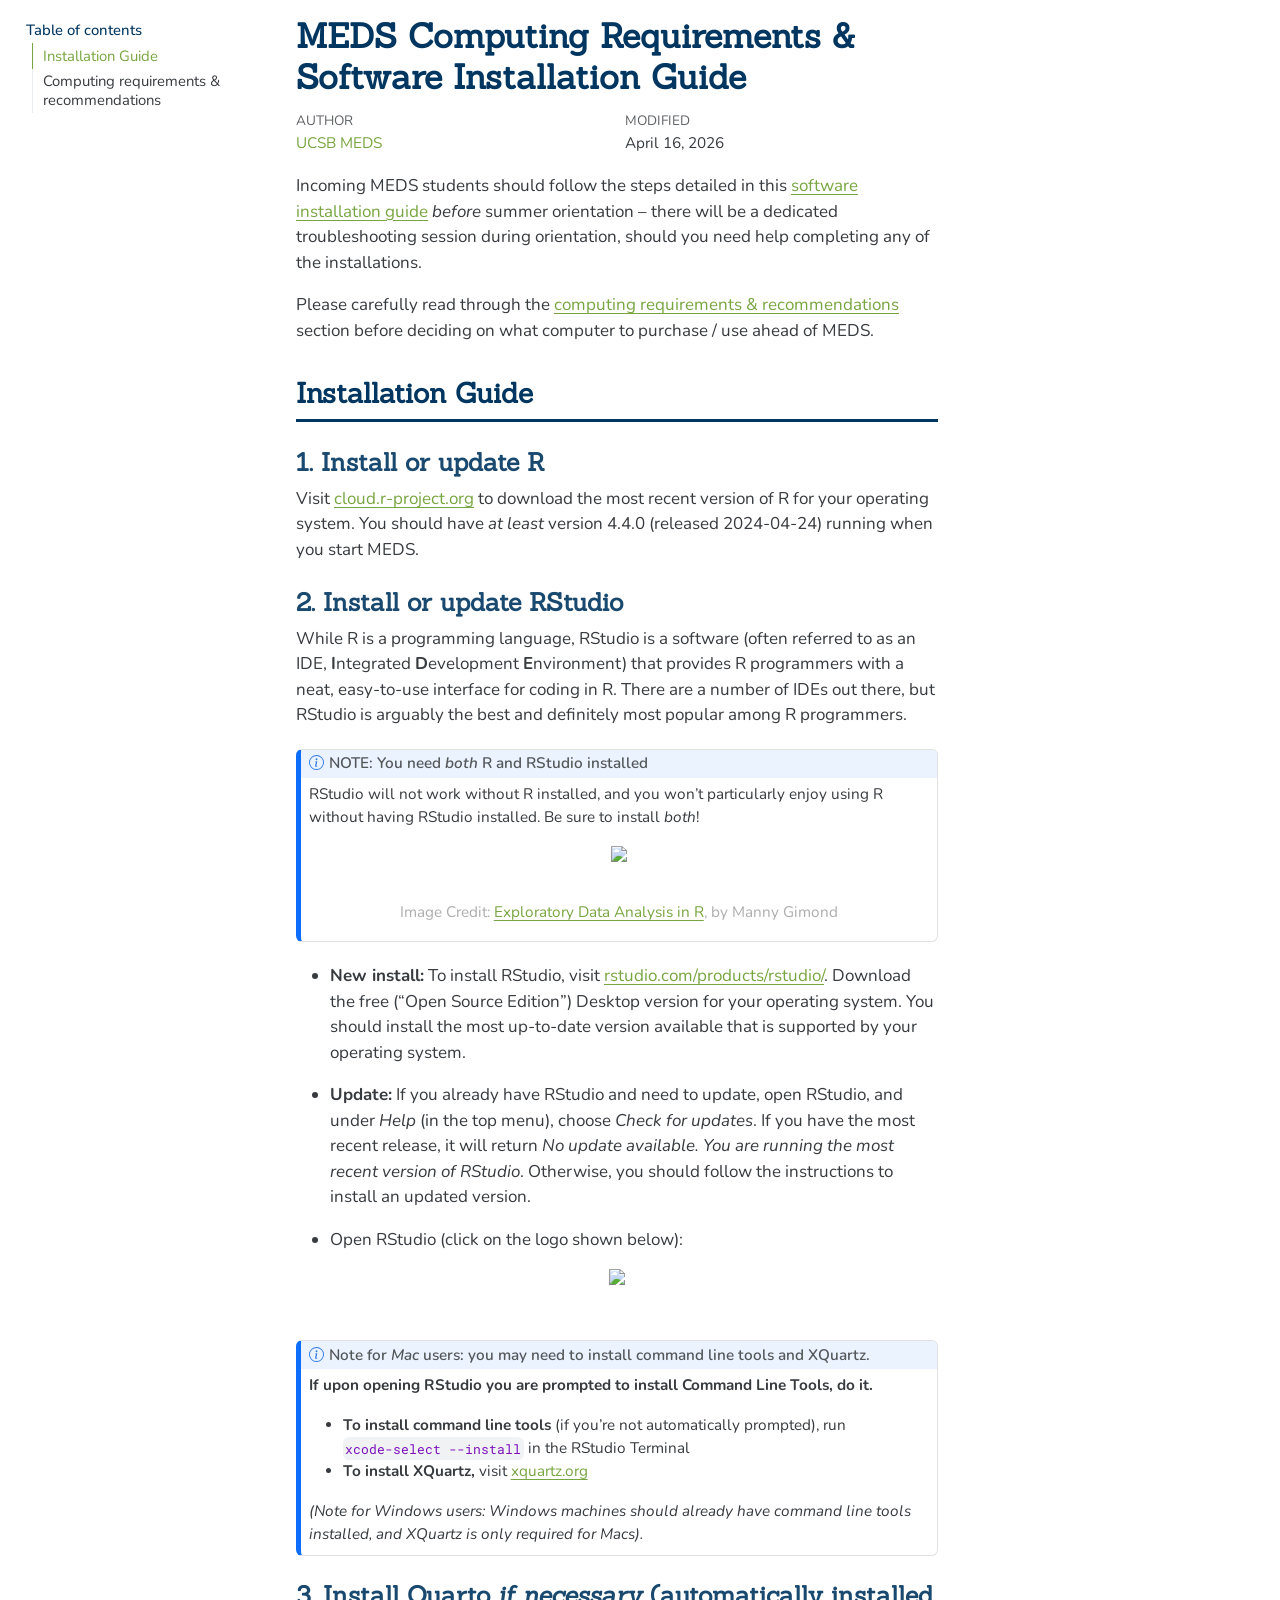
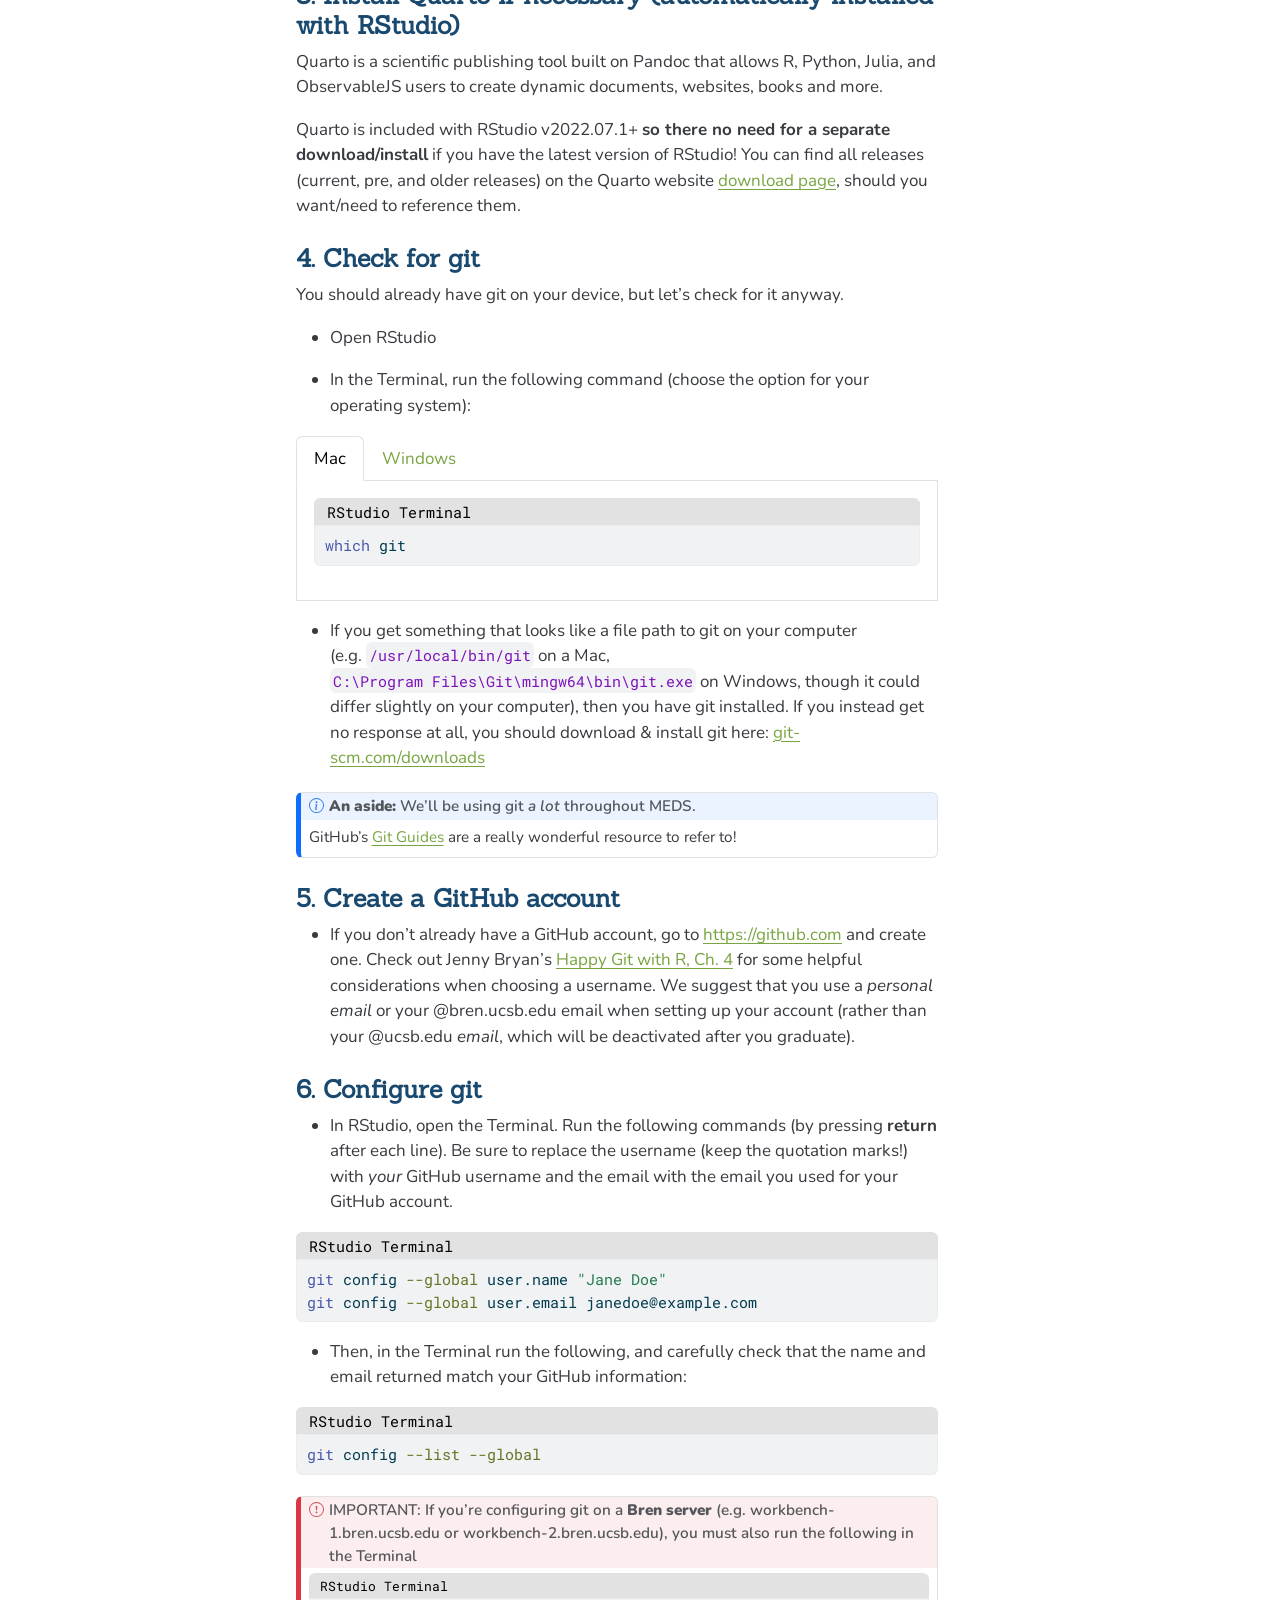
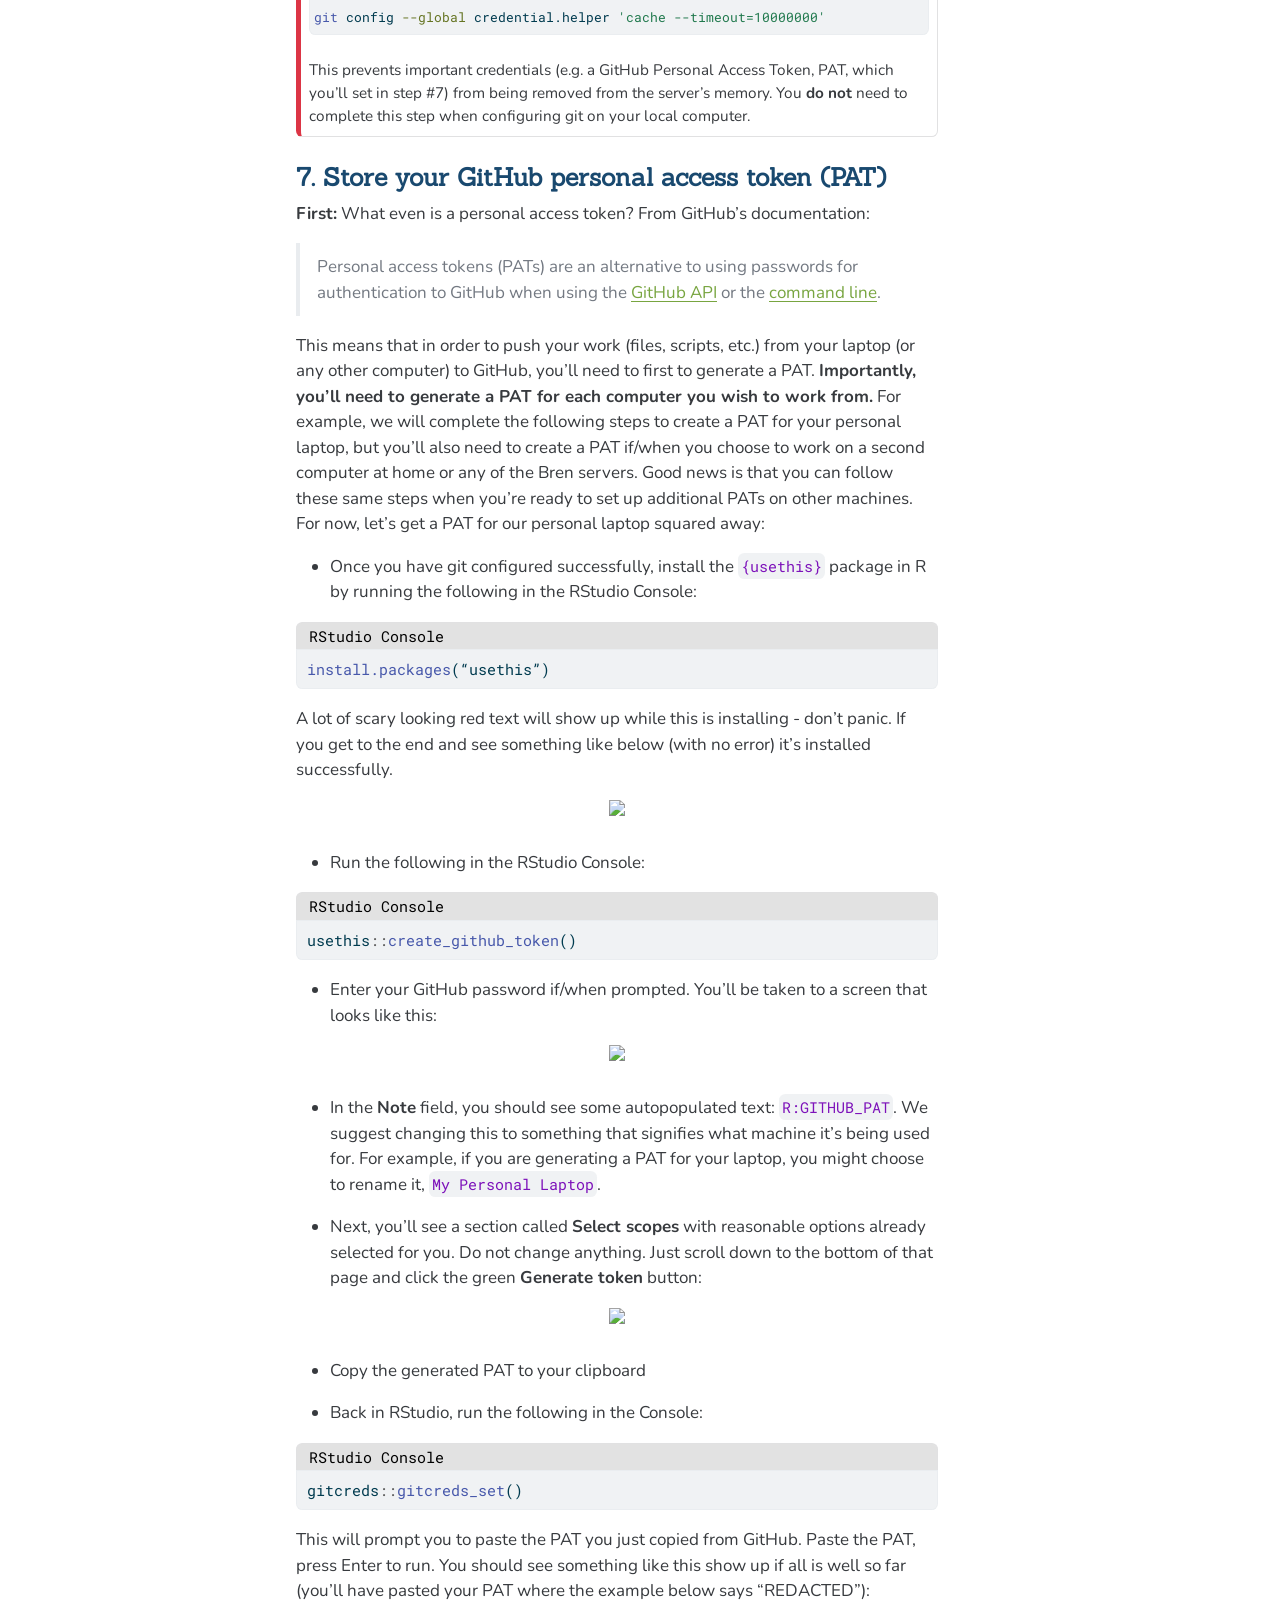
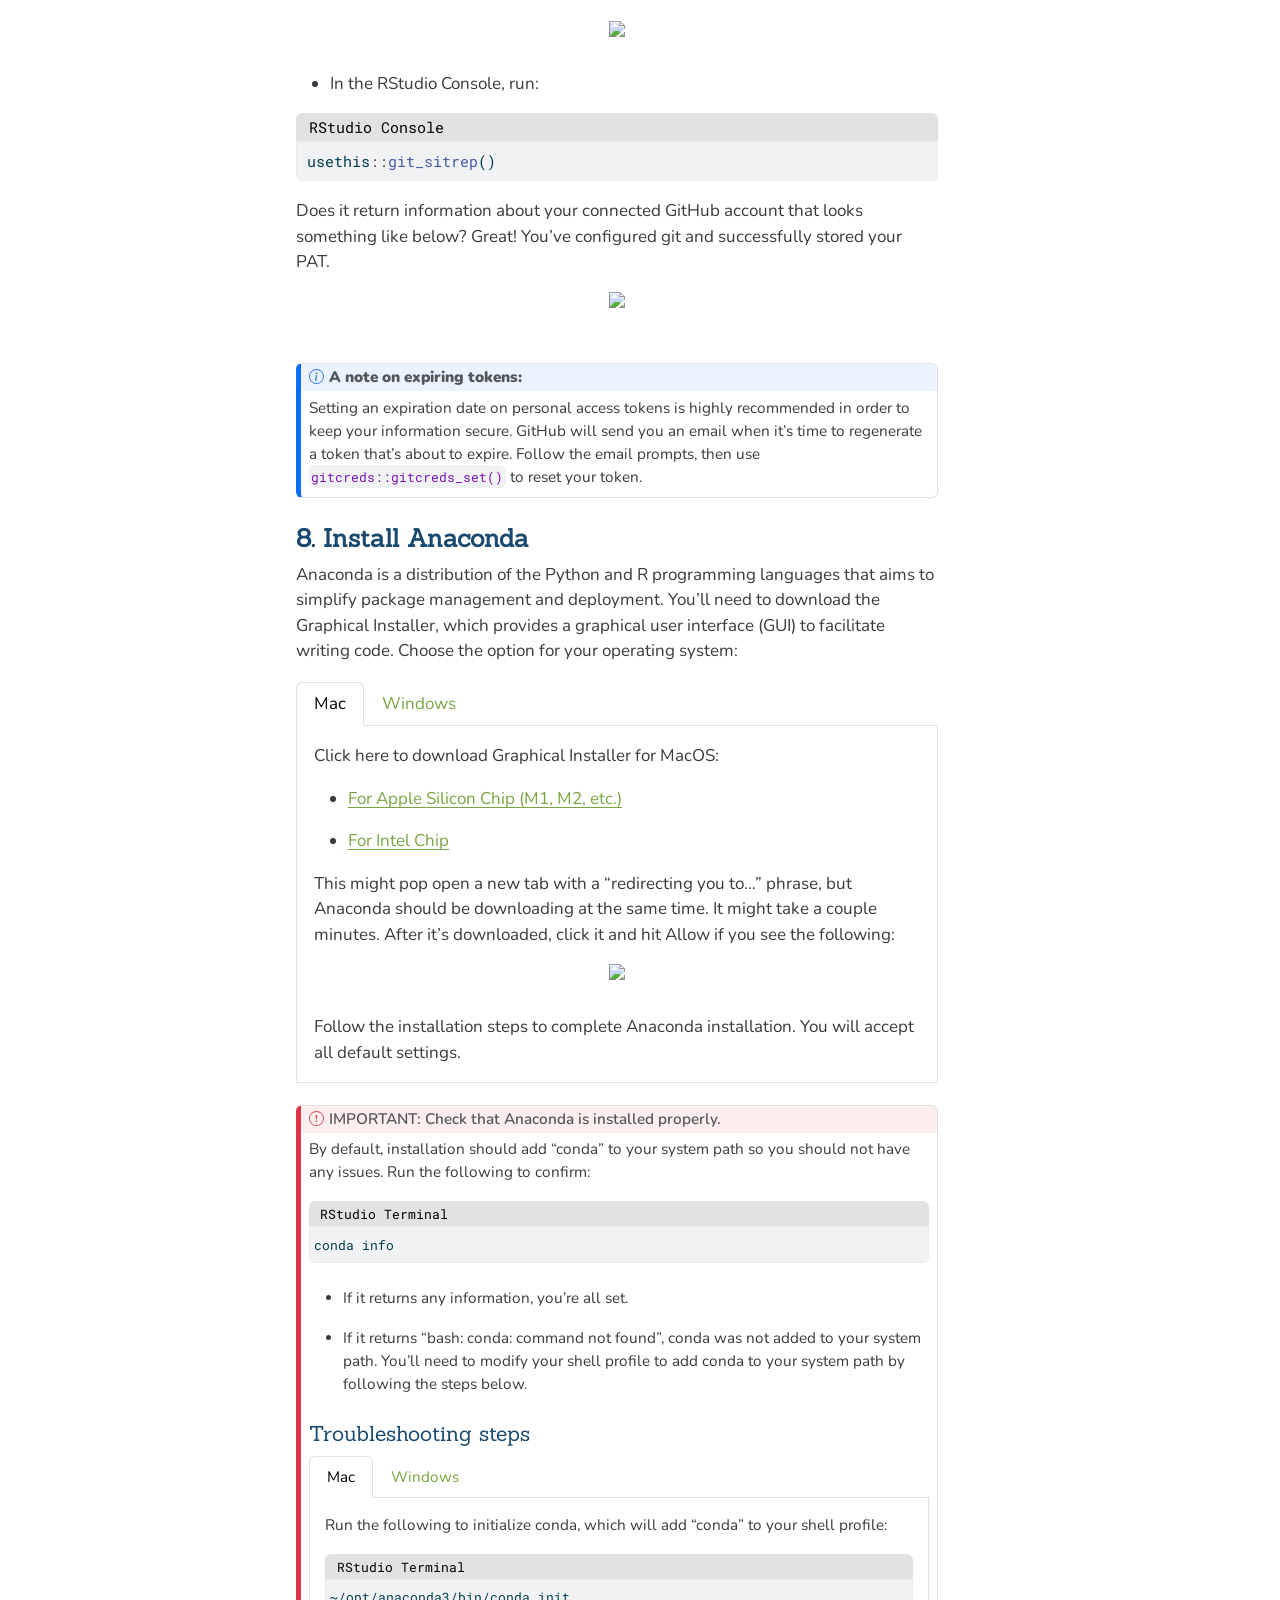
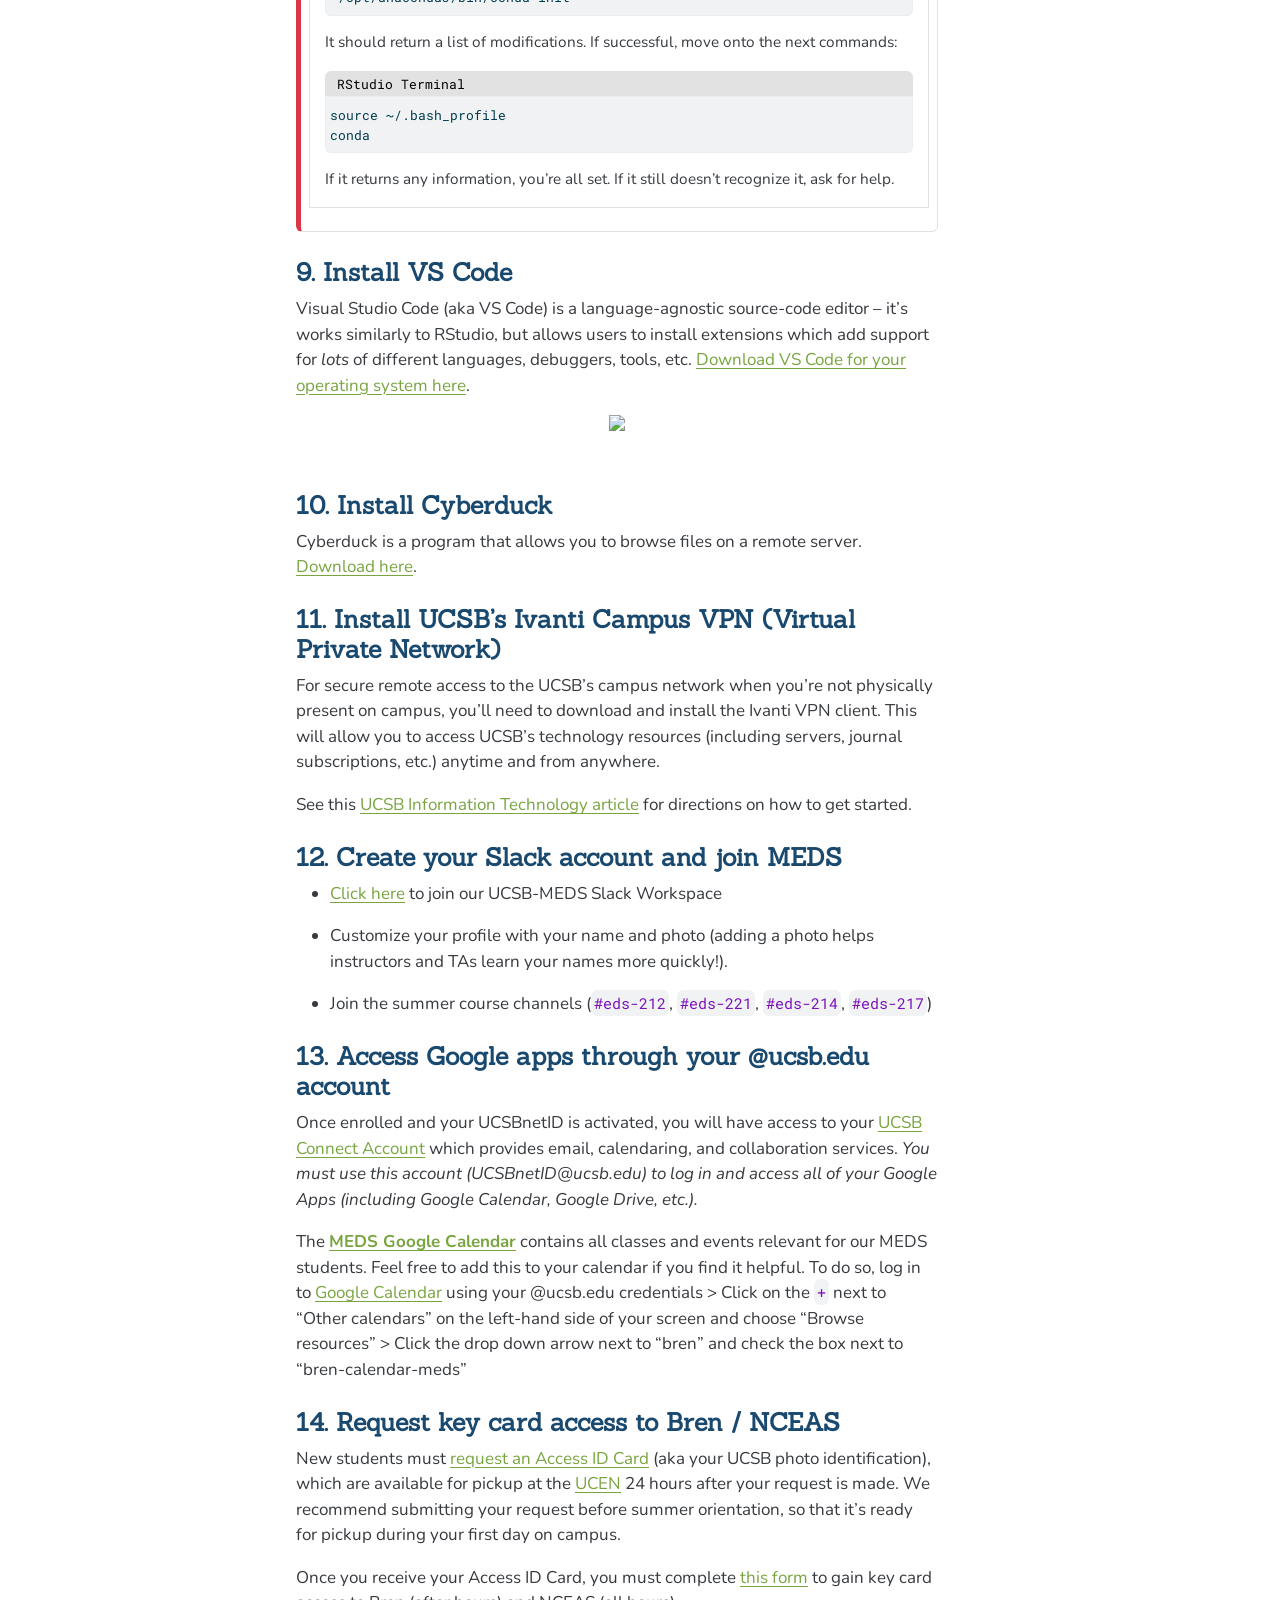
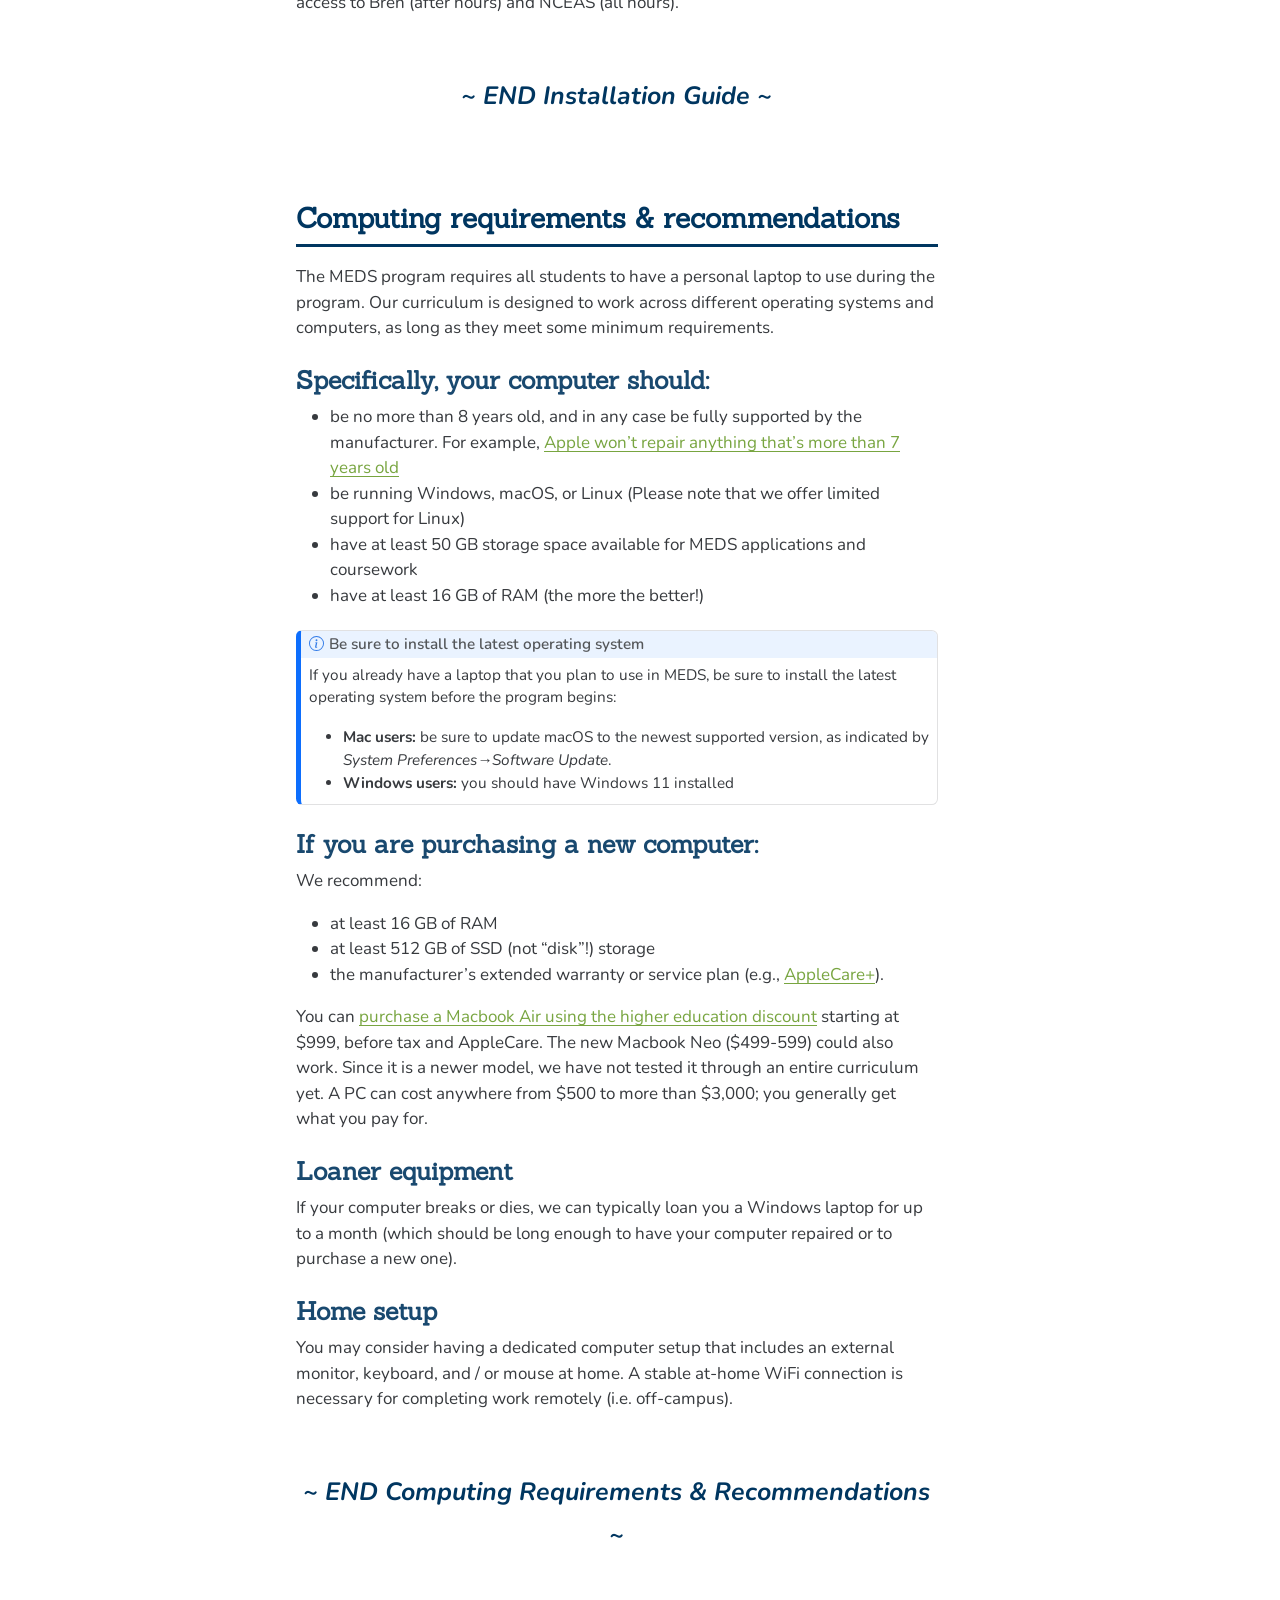
==== index.html @ 483636db "removed the 4 year old computer line" ====
<!DOCTYPE html>
<html xmlns="http://www.w3.org/1999/xhtml" lang="en" xml:lang="en"><head>

<meta charset="utf-8">
<meta name="generator" content="quarto-1.8.25">

<meta name="viewport" content="width=device-width, initial-scale=1.0, user-scalable=yes">

<meta name="author" content="UCSB MEDS">

<title>MEDS Computing Requirements &amp; Software Installation Guide</title>
<style>
code{white-space: pre-wrap;}
span.smallcaps{font-variant: small-caps;}
div.columns{display: flex; gap: min(4vw, 1.5em);}
div.column{flex: auto; overflow-x: auto;}
div.hanging-indent{margin-left: 1.5em; text-indent: -1.5em;}
ul.task-list{list-style: none;}
ul.task-list li input[type="checkbox"] {
  width: 0.8em;
  margin: 0 0.8em 0.2em -1em; /* quarto-specific, see https://github.com/quarto-dev/quarto-cli/issues/4556 */ 
  vertical-align: middle;
}
/* CSS for syntax highlighting */
html { -webkit-text-size-adjust: 100%; }
pre > code.sourceCode { white-space: pre; position: relative; }
pre > code.sourceCode > span { display: inline-block; line-height: 1.25; }
pre > code.sourceCode > span:empty { height: 1.2em; }
.sourceCode { overflow: visible; }
code.sourceCode > span { color: inherit; text-decoration: inherit; }
div.sourceCode { margin: 1em 0; }
pre.sourceCode { margin: 0; }
@media screen {
div.sourceCode { overflow: auto; }
}
@media print {
pre > code.sourceCode { white-space: pre-wrap; }
pre > code.sourceCode > span { text-indent: -5em; padding-left: 5em; }
}
pre.numberSource code
  { counter-reset: source-line 0; }
pre.numberSource code > span
  { position: relative; left: -4em; counter-increment: source-line; }
pre.numberSource code > span > a:first-child::before
  { content: counter(source-line);
    position: relative; left: -1em; text-align: right; vertical-align: baseline;
    border: none; display: inline-block;
    -webkit-touch-callout: none; -webkit-user-select: none;
    -khtml-user-select: none; -moz-user-select: none;
    -ms-user-select: none; user-select: none;
    padding: 0 4px; width: 4em;
  }
pre.numberSource { margin-left: 3em;  padding-left: 4px; }
div.sourceCode
  {   }
@media screen {
pre > code.sourceCode > span > a:first-child::before { text-decoration: underline; }
}
</style>


<script src="index_files/libs/clipboard/clipboard.min.js"></script>
<script src="index_files/libs/quarto-html/quarto.js" type="module"></script>
<script src="index_files/libs/quarto-html/tabsets/tabsets.js" type="module"></script>
<script src="index_files/libs/quarto-html/axe/axe-check.js" type="module"></script>
<script src="index_files/libs/quarto-html/popper.min.js"></script>
<script src="index_files/libs/quarto-html/tippy.umd.min.js"></script>
<script src="index_files/libs/quarto-html/anchor.min.js"></script>
<link href="index_files/libs/quarto-html/tippy.css" rel="stylesheet">
<link href="index_files/libs/quarto-html/quarto-syntax-highlighting-cd4e4562af9062d9f200841793bf5c06.css" rel="stylesheet" id="quarto-text-highlighting-styles">
<script src="index_files/libs/bootstrap/bootstrap.min.js"></script>
<link href="index_files/libs/bootstrap/bootstrap-icons.css" rel="stylesheet">
<link href="index_files/libs/bootstrap/bootstrap-346fa3a6c0a122e5150178d646d0d5ee.min.css" rel="stylesheet" append-hash="true" id="quarto-bootstrap" data-mode="light">
<link href="index_files/libs/quarto-contrib/fontawesome6-0.1.0/all.css" rel="stylesheet">
<link href="index_files/libs/quarto-contrib/fontawesome6-0.1.0/latex-fontsize.css" rel="stylesheet">
<style>html{ scroll-behavior: smooth; }</style>


</head>

<body class="quarto-light">

<div id="quarto-content" class="page-columns page-rows-contents page-layout-article toc-left">
<div id="quarto-sidebar-toc-left" class="sidebar toc-left">
  <nav id="TOC" role="doc-toc" class="toc-active">
    <h2 id="toc-title">Table of contents</h2>
   
  <ul>
  <li><a href="#install" id="toc-install" class="nav-link active" data-scroll-target="#install"><i class="fa-solid fa-download" aria-label="download"></i> Installation Guide</a>
  <ul class="collapse">
  <li><a href="#install-R" id="toc-install-R" class="nav-link" data-scroll-target="#install-R">1. Install or update R</a></li>
  <li><a href="#install-RStudio" id="toc-install-RStudio" class="nav-link" data-scroll-target="#install-RStudio">2. Install or update RStudio</a></li>
  <li><a href="#Quarto" id="toc-Quarto" class="nav-link" data-scroll-target="#Quarto">3. Install Quarto <em>if necessary</em> (automatically installed with RStudio)</a></li>
  <li><a href="#check-git" id="toc-check-git" class="nav-link" data-scroll-target="#check-git">4. Check for git</a></li>
  <li><a href="#GitHub" id="toc-GitHub" class="nav-link" data-scroll-target="#GitHub">5. Create a GitHub account</a></li>
  <li><a href="#configure-git" id="toc-configure-git" class="nav-link" data-scroll-target="#configure-git">6. Configure git</a></li>
  <li><a href="#GitHub-PAT" id="toc-GitHub-PAT" class="nav-link" data-scroll-target="#GitHub-PAT">7. Store your GitHub personal access token (PAT)</a></li>
  <li><a href="#install-Anaconda" id="toc-install-Anaconda" class="nav-link" data-scroll-target="#install-Anaconda">8. Install Anaconda</a></li>
  <li><a href="#install-vscode" id="toc-install-vscode" class="nav-link" data-scroll-target="#install-vscode">9. Install VS Code</a></li>
  <li><a href="#install-Cyberduck" id="toc-install-Cyberduck" class="nav-link" data-scroll-target="#install-Cyberduck">10. Install Cyberduck</a></li>
  <li><a href="#install-VPN" id="toc-install-VPN" class="nav-link" data-scroll-target="#install-VPN">11. Install UCSB’s Ivanti Campus VPN (Virtual Private Network)</a></li>
  <li><a href="#Slack" id="toc-Slack" class="nav-link" data-scroll-target="#Slack">12. Create your Slack account and join MEDS</a></li>
  <li><a href="#Google-apps" id="toc-Google-apps" class="nav-link" data-scroll-target="#Google-apps">13. Access Google apps through your <span class="citation" data-cites="ucsb.edu">@ucsb.edu</span> account</a></li>
  <li><a href="#Access-IDs" id="toc-Access-IDs" class="nav-link" data-scroll-target="#Access-IDs">14. Request key card access to Bren / NCEAS</a></li>
  </ul></li>
  <li><a href="#comp-reqs" id="toc-comp-reqs" class="nav-link" data-scroll-target="#comp-reqs"><i class="fa-solid fa-laptop-code" aria-label="laptop-code"></i> Computing requirements &amp; recommendations</a>
  <ul class="collapse">
  <li><a href="#req-comp-specs" id="toc-req-comp-specs" class="nav-link" data-scroll-target="#req-comp-specs">Specifically, your computer should:</a></li>
  <li><a href="#new-comps" id="toc-new-comps" class="nav-link" data-scroll-target="#new-comps">If you are purchasing a new computer:</a></li>
  <li><a href="#loaner-equipment" id="toc-loaner-equipment" class="nav-link" data-scroll-target="#loaner-equipment">Loaner equipment</a></li>
  <li><a href="#home-setup" id="toc-home-setup" class="nav-link" data-scroll-target="#home-setup">Home setup</a></li>
  </ul></li>
  </ul>
</nav>
</div>
<div id="quarto-margin-sidebar" class="sidebar margin-sidebar zindex-bottom">
</div>
<main class="content" id="quarto-document-content">

<header id="title-block-header" class="quarto-title-block default">
<div class="quarto-title">
<h1 class="title">MEDS Computing Requirements &amp; Software Installation Guide</h1>
</div>



<div class="quarto-title-meta">

    <div>
    <div class="quarto-title-meta-heading">Author</div>
    <div class="quarto-title-meta-contents">
             <p><a href="https://bren.ucsb.edu/masters-programs/master-environmental-data-science/academics-meds">UCSB MEDS</a> </p>
          </div>
  </div>
    
  
    <div>
    <div class="quarto-title-meta-heading">Modified</div>
    <div class="quarto-title-meta-contents">
      <p class="date-modified">April 16, 2026</p>
    </div>
  </div>
    
  </div>
  


</header>


<p>Incoming MEDS students should follow the steps detailed in this <a href="#install">software installation guide</a> <em>before</em> summer orientation – there will be a dedicated troubleshooting session during orientation, should you need help completing any of the installations.</p>
<p>Please carefully read through the <a href="#comp-reqs">computing requirements &amp; recommendations</a> section before deciding on what computer to purchase / use ahead of MEDS.</p>
<section id="install" class="level2">
<h2 class="anchored" data-anchor-id="install"><i class="fa-solid fa-download" aria-label="download"></i> Installation Guide</h2>
<section id="install-R" class="level3">
<h3 class="anchored" data-anchor-id="install-R">1. Install or update R</h3>
<p>Visit <a href="https://cloud.r-project.org/">cloud.r-project.org</a> to download the most recent version of R for your operating system. You should have <em>at least</em> version 4.4.0 (released 2024-04-24) running when you start MEDS.</p>
</section>
<section id="install-RStudio" class="level3">
<h3 class="anchored" data-anchor-id="install-RStudio">2. Install or update RStudio</h3>
<p>While R is a programming language, RStudio is a software (often referred to as an IDE, <strong>I</strong>ntegrated <strong>D</strong>evelopment <strong>E</strong>nvironment) that provides R programmers with a neat, easy-to-use interface for coding in R. There are a number of IDEs out there, but RStudio is arguably the best and definitely most popular among R programmers.</p>
<div class="callout callout-style-default callout-note callout-titled">
<div class="callout-header d-flex align-content-center">
<div class="callout-icon-container">
<i class="callout-icon"></i>
</div>
<div class="callout-title-container flex-fill">
<span class="screen-reader-only">Note</span>NOTE: You need <em>both</em> R and RStudio installed
</div>
</div>
<div class="callout-body-container callout-body">
<p>RStudio will not work without R installed, and you won’t particularly enjoy using R without having RStudio installed. Be sure to install <em>both</em>!</p>
<div class="cell" data-layout-align="center">
<div class="cell-output-display">
<div class="quarto-figure quarto-figure-center">
<figure class="figure">
<p><img src="images/R_RStudio.png" class="img-fluid quarto-figure quarto-figure-center figure-img" width="859"></p>
</figure>
</div>
</div>
</div>
<div class="center-text gray-text">
<p>Image Credit: <a href="https://mgimond.github.io/ES218/">Exploratory Data Analysis in R</a>, by Manny Gimond</p>
</div>
</div>
</div>
<ul>
<li><p><strong>New install:</strong> To install RStudio, visit <a href="https://www.rstudio.com/products/rstudio/">rstudio.com/products/rstudio/</a>. Download the free (“Open Source Edition”) Desktop version for your operating system. You should install the most up-to-date version available that is supported by your operating system.</p></li>
<li><p><strong>Update:</strong> If you already have RStudio and need to update, open RStudio, and under <em>Help</em> (in the top menu), choose <em>Check for updates</em>. If you have the most recent release, it will return <em>No update available. You are running the most recent version of RStudio</em>. Otherwise, you should follow the instructions to install an updated version.</p></li>
<li><p>Open RStudio (click on the logo shown below):</p></li>
</ul>
<div class="cell" data-layout-align="center">
<div class="cell-output-display">
<div class="quarto-figure quarto-figure-center">
<figure class="figure">
<p><img src="images/rstudio-logo.png" class="img-fluid quarto-figure quarto-figure-center figure-img" style="width:15.0%"></p>
</figure>
</div>
</div>
</div>
<div class="callout callout-style-default callout-note callout-titled">
<div class="callout-header d-flex align-content-center">
<div class="callout-icon-container">
<i class="callout-icon"></i>
</div>
<div class="callout-title-container flex-fill">
<span class="screen-reader-only">Note</span>Note for <i class="fa-brands fa-apple" aria-label="apple"></i> <em>Mac</em> users: you may need to install command line tools and XQuartz.
</div>
</div>
<div class="callout-body-container callout-body">
<p><strong>If upon opening RStudio you are prompted to install Command Line Tools, do it.</strong></p>
<ul>
<li><strong>To install command line tools</strong> (if you’re not automatically prompted), run <code>xcode-select --install</code> in the RStudio Terminal</li>
<li><strong>To install XQuartz,</strong> visit <a href="https://www.xquartz.org/">xquartz.org</a></li>
</ul>
<p><em>(Note for</em> <i class="fa-brands fa-windows" aria-label="windows"></i> <em>Windows users: Windows machines should already have command line tools installed, and XQuartz is only required for Macs).</em></p>
</div>
</div>
</section>
<section id="Quarto" class="level3">
<h3 class="anchored" data-anchor-id="Quarto">3. Install Quarto <em>if necessary</em> (automatically installed with RStudio)</h3>
<p>Quarto is a scientific publishing tool built on Pandoc that allows R, Python, Julia, and ObservableJS users to create dynamic documents, websites, books and more.</p>
<p>Quarto is included with RStudio v2022.07.1+ <strong>so there no need for a separate download/install</strong> if you have the latest version of RStudio! You can find all releases (current, pre, and older releases) on the Quarto website <a href="https://quarto.org/docs/download/">download page</a>, should you want/need to reference them.</p>
</section>
<section id="check-git" class="level3">
<h3 class="anchored" data-anchor-id="check-git">4. Check for git</h3>
<p>You should already have git on your device, but let’s check for it anyway.</p>
<ul>
<li><p>Open RStudio</p></li>
<li><p>In the Terminal, run the following command (choose the option for your operating system):</p></li>
</ul>
<div class="tabset-margin-container"></div><div class="panel-tabset">
<ul class="nav nav-tabs" role="tablist"><li class="nav-item" role="presentation"><a class="nav-link active" id="tabset-1-1-tab" data-bs-toggle="tab" data-bs-target="#tabset-1-1" role="tab" aria-controls="tabset-1-1" aria-selected="true" href=""><i class="fa-brands fa-apple" aria-label="apple"></i> Mac</a></li><li class="nav-item" role="presentation"><a class="nav-link" id="tabset-1-2-tab" data-bs-toggle="tab" data-bs-target="#tabset-1-2" role="tab" aria-controls="tabset-1-2" aria-selected="false" href=""><i class="fa-brands fa-windows" aria-label="windows"></i> Windows</a></li></ul>
<div class="tab-content">
<div id="tabset-1-1" class="tab-pane active" role="tabpanel" aria-labelledby="tabset-1-1-tab">
<div class="cell">
<div class="code-with-filename">
<div class="code-with-filename-file">
<pre><strong>RStudio Terminal</strong></pre>
</div>
<div class="code-copy-outer-scaffold"><div class="sourceCode cell-code" id="cb1"><pre class="sourceCode bash code-with-copy"><code class="sourceCode bash"><span id="cb1-1"><a href="#cb1-1" aria-hidden="true" tabindex="-1"></a><span class="fu">which</span> git</span></code></pre></div><button title="Copy to Clipboard" class="code-copy-button"><i class="bi"></i></button></div>
</div>
</div>
</div>
<div id="tabset-1-2" class="tab-pane" role="tabpanel" aria-labelledby="tabset-1-2-tab">
<div class="cell">
<div class="code-with-filename">
<div class="code-with-filename-file">
<pre><strong>RStudio Terminal</strong></pre>
</div>
<div class="code-copy-outer-scaffold"><div class="sourceCode cell-code" id="cb2"><pre class="sourceCode bash code-with-copy"><code class="sourceCode bash"><span id="cb2-1"><a href="#cb2-1" aria-hidden="true" tabindex="-1"></a><span class="ex">where</span> git</span></code></pre></div><button title="Copy to Clipboard" class="code-copy-button"><i class="bi"></i></button></div>
</div>
</div>
</div>
</div>
</div>
<ul>
<li>If you get something that looks like a file path to git on your computer (e.g.&nbsp;<code>/usr/local/bin/git</code> on a Mac, <code>C:\Program Files\Git\mingw64\bin\git.exe</code> on Windows, though it could differ slightly on your computer), then you have git installed. If you instead get no response at all, you should download &amp; install git here: <a href="https://git-scm.com/downloads">git-scm.com/downloads</a></li>
</ul>
<div class="callout callout-style-default callout-note callout-titled">
<div class="callout-header d-flex align-content-center">
<div class="callout-icon-container">
<i class="callout-icon"></i>
</div>
<div class="callout-title-container flex-fill">
<span class="screen-reader-only">Note</span><strong>An aside:</strong> We’ll be using git <em>a lot</em> throughout MEDS.
</div>
</div>
<div class="callout-body-container callout-body">
<p>GitHub’s <a href="https://github.com/git-guides">Git Guides</a> are a really wonderful resource to refer to!</p>
</div>
</div>
</section>
<section id="GitHub" class="level3">
<h3 class="anchored" data-anchor-id="GitHub">5. Create a GitHub account</h3>
<ul>
<li>If you don’t already have a GitHub account, go to <a href="https://github.com" class="uri">https://github.com</a> and create one. Check out Jenny Bryan’s <a href="https://happygitwithr.com/github-acct.html">Happy Git with R, Ch. 4</a> for some helpful considerations when choosing a username. We suggest that you use a <em>personal email</em> or your <span class="citation" data-cites="bren.ucsb.edu">@bren.ucsb.edu</span> email when setting up your account (rather than your <span class="citation" data-cites="ucsb.edu">@ucsb.edu</span> <em>email</em>, which will be deactivated after you graduate).</li>
</ul>
</section>
<section id="configure-git" class="level3">
<h3 class="anchored" data-anchor-id="configure-git">6. Configure git</h3>
<ul>
<li>In RStudio, open the Terminal. Run the following commands (by pressing <strong>return</strong> after each line). Be sure to replace the username (keep the quotation marks!) with <em>your</em> GitHub username and the email with the email you used for your GitHub account.</li>
</ul>
<div class="cell">
<div class="code-with-filename">
<div class="code-with-filename-file">
<pre><strong>RStudio Terminal</strong></pre>
</div>
<div class="code-copy-outer-scaffold"><div class="sourceCode cell-code" id="cb3"><pre class="sourceCode bash code-with-copy"><code class="sourceCode bash"><span id="cb3-1"><a href="#cb3-1" aria-hidden="true" tabindex="-1"></a><span class="fu">git</span> config <span class="at">--global</span> user.name <span class="st">"Jane Doe"</span></span>
<span id="cb3-2"><a href="#cb3-2" aria-hidden="true" tabindex="-1"></a><span class="fu">git</span> config <span class="at">--global</span> user.email janedoe@example.com</span></code></pre></div><button title="Copy to Clipboard" class="code-copy-button"><i class="bi"></i></button></div>
</div>
</div>
<ul>
<li>Then, in the Terminal run the following, and carefully check that the name and email returned match your GitHub information:</li>
</ul>
<div class="cell">
<div class="code-with-filename">
<div class="code-with-filename-file">
<pre><strong>RStudio Terminal</strong></pre>
</div>
<div class="code-copy-outer-scaffold"><div class="sourceCode cell-code" id="cb4"><pre class="sourceCode bash code-with-copy"><code class="sourceCode bash"><span id="cb4-1"><a href="#cb4-1" aria-hidden="true" tabindex="-1"></a><span class="fu">git</span> config <span class="at">--list</span> <span class="at">--global</span></span></code></pre></div><button title="Copy to Clipboard" class="code-copy-button"><i class="bi"></i></button></div>
</div>
</div>
<div class="callout callout-style-default callout-important callout-titled">
<div class="callout-header d-flex align-content-center">
<div class="callout-icon-container">
<i class="callout-icon"></i>
</div>
<div class="callout-title-container flex-fill">
<span class="screen-reader-only">Important</span>IMPORTANT: If you’re configuring git on a <strong>Bren server</strong> (e.g.&nbsp;workbench-1.bren.ucsb.edu or workbench-2.bren.ucsb.edu), you must also run the following in the Terminal
</div>
</div>
<div class="callout-body-container callout-body">
<div class="cell">
<div class="code-with-filename">
<div class="code-with-filename-file">
<pre><strong>RStudio Terminal</strong></pre>
</div>
<div class="code-copy-outer-scaffold"><div class="sourceCode cell-code" id="cb5"><pre class="sourceCode bash code-with-copy"><code class="sourceCode bash"><span id="cb5-1"><a href="#cb5-1" aria-hidden="true" tabindex="-1"></a><span class="fu">git</span> config <span class="at">--global</span> credential.helper <span class="st">'cache --timeout=10000000'</span></span></code></pre></div><button title="Copy to Clipboard" class="code-copy-button"><i class="bi"></i></button></div>
</div>
</div>
<p>This prevents important credentials (e.g.&nbsp;a GitHub Personal Access Token, PAT, which you’ll set in step #7) from being removed from the server’s memory. You <strong>do not</strong> need to complete this step when configuring git on your local computer.</p>
</div>
</div>
</section>
<section id="GitHub-PAT" class="level3">
<h3 class="anchored" data-anchor-id="GitHub-PAT">7. Store your GitHub personal access token (PAT)</h3>
<p><strong>First:</strong> What even is a personal access token? From GitHub’s documentation:</p>
<blockquote class="blockquote">
<p>Personal access tokens (PATs) are an alternative to using passwords for authentication to GitHub when using the <a href="https://docs.github.com/en/rest/overview/other-authentication-methods#via-oauth-and-personal-access-tokens">GitHub API</a> or the <a href="https://docs.github.com/en/authentication/keeping-your-account-and-data-secure/creating-a-personal-access-token#using-a-token-on-the-command-line">command line</a>.</p>
</blockquote>
<p>This means that in order to push your work (files, scripts, etc.) from your laptop (or any other computer) to GitHub, you’ll need to first to generate a PAT. <strong>Importantly, you’ll need to generate a PAT for each computer you wish to work from.</strong> For example, we will complete the following steps to create a PAT for your personal laptop, but you’ll also need to create a PAT if/when you choose to work on a second computer at home or any of the Bren servers. Good news is that you can follow these same steps when you’re ready to set up additional PATs on other machines. For now, let’s get a PAT for our personal laptop squared away:</p>
<ul>
<li>Once you have git configured successfully, install the <code>{usethis}</code> package in R by running the following in the RStudio Console:</li>
</ul>
<div class="cell">
<div class="code-with-filename">
<div class="code-with-filename-file">
<pre><strong>RStudio Console</strong></pre>
</div>
<div class="code-copy-outer-scaffold"><div class="sourceCode cell-code" id="cb6"><pre class="sourceCode r code-with-copy"><code class="sourceCode r"><span id="cb6-1"><a href="#cb6-1" aria-hidden="true" tabindex="-1"></a><span class="fu">install.packages</span>(“usethis”)</span></code></pre></div><button title="Copy to Clipboard" class="code-copy-button"><i class="bi"></i></button></div>
</div>
</div>
<p>A lot of scary looking red text will show up while this is installing - don’t panic. If you get to the end and see something like below (with no error) it’s installed successfully.</p>
<div class="cell" data-layout-align="center">
<div class="cell-output-display">
<div class="quarto-figure quarto-figure-center">
<figure class="figure">
<p><img src="images/install-pkg-success.png" class="img-fluid quarto-figure quarto-figure-center figure-img" width="520"></p>
</figure>
</div>
</div>
</div>
<ul>
<li>Run the following in the RStudio Console:</li>
</ul>
<div class="cell">
<div class="code-with-filename">
<div class="code-with-filename-file">
<pre><strong>RStudio Console</strong></pre>
</div>
<div class="code-copy-outer-scaffold"><div class="sourceCode cell-code" id="cb7"><pre class="sourceCode r code-with-copy"><code class="sourceCode r"><span id="cb7-1"><a href="#cb7-1" aria-hidden="true" tabindex="-1"></a>usethis<span class="sc">::</span><span class="fu">create_github_token</span>() </span></code></pre></div><button title="Copy to Clipboard" class="code-copy-button"><i class="bi"></i></button></div>
</div>
</div>
<ul>
<li>Enter your GitHub password if/when prompted. You’ll be taken to a screen that looks like this:</li>
</ul>
<div class="cell" data-layout-align="center">
<div class="cell-output-display">
<div class="quarto-figure quarto-figure-center">
<figure class="figure">
<p><img src="images/new-pat.png" class="img-fluid quarto-figure quarto-figure-center figure-img" width="1000"></p>
</figure>
</div>
</div>
</div>
<ul>
<li><p>In the <strong>Note</strong> field, you should see some autopopulated text: <code>R:GITHUB_PAT</code>. We suggest changing this to something that signifies what machine it’s being used for. For example, if you are generating a PAT for your laptop, you might choose to rename it, <code>My Personal Laptop</code>.</p></li>
<li><p>Next, you’ll see a section called <strong>Select scopes</strong> with reasonable options already selected for you. Do not change anything. Just scroll down to the bottom of that page and click the green <strong>Generate token</strong> button:</p></li>
</ul>
<div class="cell" data-layout-align="center">
<div class="cell-output-display">
<div class="quarto-figure quarto-figure-center">
<figure class="figure">
<p><img src="images/generate-token.png" class="img-fluid quarto-figure quarto-figure-center figure-img" width="615"></p>
</figure>
</div>
</div>
</div>
<ul>
<li><p>Copy the generated PAT to your clipboard</p></li>
<li><p>Back in RStudio, run the following in the Console:</p></li>
</ul>
<div class="cell">
<div class="code-with-filename">
<div class="code-with-filename-file">
<pre><strong>RStudio Console</strong></pre>
</div>
<div class="code-copy-outer-scaffold"><div class="sourceCode cell-code" id="cb8"><pre class="sourceCode r code-with-copy"><code class="sourceCode r"><span id="cb8-1"><a href="#cb8-1" aria-hidden="true" tabindex="-1"></a>gitcreds<span class="sc">::</span><span class="fu">gitcreds_set</span>()</span></code></pre></div><button title="Copy to Clipboard" class="code-copy-button"><i class="bi"></i></button></div>
</div>
</div>
<p>This will prompt you to paste the PAT you just copied from GitHub. Paste the PAT, press Enter to run. You should see something like this show up if all is well so far (you’ll have pasted your PAT where the example below says “REDACTED”):</p>
<div class="cell" data-layout-align="center">
<div class="cell-output-display">
<div class="quarto-figure quarto-figure-center">
<figure class="figure">
<p><img src="images/gitcreds-set.png" class="img-fluid quarto-figure quarto-figure-center figure-img" width="489"></p>
</figure>
</div>
</div>
</div>
<ul>
<li>In the RStudio Console, run:</li>
</ul>
<div class="cell">
<div class="code-with-filename">
<div class="code-with-filename-file">
<pre><strong>RStudio Console</strong></pre>
</div>
<div class="code-copy-outer-scaffold"><div class="sourceCode cell-code" id="cb9"><pre class="sourceCode r code-with-copy"><code class="sourceCode r"><span id="cb9-1"><a href="#cb9-1" aria-hidden="true" tabindex="-1"></a>usethis<span class="sc">::</span><span class="fu">git_sitrep</span>()</span></code></pre></div><button title="Copy to Clipboard" class="code-copy-button"><i class="bi"></i></button></div>
</div>
</div>
<p>Does it return information about your connected GitHub account that looks something like below? Great! You’ve configured git and successfully stored your PAT.</p>
<div class="cell" data-layout-align="center">
<div class="cell-output-display">
<div class="quarto-figure quarto-figure-center">
<figure class="figure">
<p><img src="images/git_sitrep.png" class="img-fluid quarto-figure quarto-figure-center figure-img" width="469"></p>
</figure>
</div>
</div>
</div>
<div class="callout callout-style-default callout-note callout-titled">
<div class="callout-header d-flex align-content-center">
<div class="callout-icon-container">
<i class="callout-icon"></i>
</div>
<div class="callout-title-container flex-fill">
<span class="screen-reader-only">Note</span><strong>A note on expiring tokens:</strong>
</div>
</div>
<div class="callout-body-container callout-body">
<p>Setting an expiration date on personal access tokens is highly recommended in order to keep your information secure. GitHub will send you an email when it’s time to regenerate a token that’s about to expire. Follow the email prompts, then use <code>gitcreds::gitcreds_set()</code> to reset your token.</p>
</div>
</div>
</section>
<section id="install-Anaconda" class="level3">
<h3 class="anchored" data-anchor-id="install-Anaconda">8. Install Anaconda</h3>
<p>Anaconda is a distribution of the Python and R programming languages that aims to simplify package management and deployment. You’ll need to download the Graphical Installer, which provides a graphical user interface (GUI) to facilitate writing code. Choose the option for your operating system:</p>
<div class="tabset-margin-container"></div><div class="panel-tabset">
<ul class="nav nav-tabs" role="tablist"><li class="nav-item" role="presentation"><a class="nav-link active" id="tabset-2-1-tab" data-bs-toggle="tab" data-bs-target="#tabset-2-1" role="tab" aria-controls="tabset-2-1" aria-selected="true" href=""><i class="fa-brands fa-apple" aria-label="apple"></i> Mac</a></li><li class="nav-item" role="presentation"><a class="nav-link" id="tabset-2-2-tab" data-bs-toggle="tab" data-bs-target="#tabset-2-2" role="tab" aria-controls="tabset-2-2" aria-selected="false" href=""><i class="fa-brands fa-windows" aria-label="windows"></i> Windows</a></li></ul>
<div class="tab-content">
<div id="tabset-2-1" class="tab-pane active" role="tabpanel" aria-labelledby="tabset-2-1-tab">
<p>Click here to download Graphical Installer for MacOS:</p>
<ul>
<li><p><a href="https://repo.anaconda.com/archive/Anaconda3-2025.06-0-MacOSX-arm64.pkg">For Apple Silicon Chip (M1, M2, etc.)</a></p></li>
<li><p><a href="https://repo.anaconda.com/archive/Anaconda3-2025.06-0-MacOSX-x86_64.pkg">For Intel Chip</a></p></li>
</ul>
<p>This might pop open a new tab with a “redirecting you to…” phrase, but Anaconda should be downloading at the same time. It might take a couple minutes. After it’s downloaded, click it and hit Allow if you see the following:</p>
<div class="cell" data-layout-align="center">
<div class="cell-output-display">
<div class="quarto-figure quarto-figure-center">
<figure class="figure">
<p><img src="images/allow-program.png" class="img-fluid quarto-figure quarto-figure-center figure-img" width="264"></p>
</figure>
</div>
</div>
</div>
<p>Follow the installation steps to complete Anaconda installation. You will accept all default settings.</p>
</div>
<div id="tabset-2-2" class="tab-pane" role="tabpanel" aria-labelledby="tabset-2-2-tab">
<p><a href="https://repo.anaconda.com/archive/Anaconda3-2024.02-1-Windows-x86_64.exe">Click here to download the 64-bit Graphical Installer Anaconda for Windows</a>. Run the executable to install, which will look something like this:</p>
<div class="cell" data-layout-align="center">
<div class="cell-output-display">
<div class="quarto-figure quarto-figure-center">
<figure class="figure">
<p><img src="images/anaconda4.png" class="img-fluid quarto-figure quarto-figure-center figure-img" style="width:100.0%"></p>
</figure>
</div>
</div>
</div>
<p>Make sure to install Anaconda for “All Users” like this:</p>
<div class="cell" data-layout-align="center">
<div class="cell-output-display">
<div class="quarto-figure quarto-figure-center">
<figure class="figure">
<p><img src="images/anaconda5.png" class="img-fluid quarto-figure quarto-figure-center figure-img" style="width:100.0%"></p>
</figure>
</div>
</div>
</div>
<p>It is important that Anaconda is installed in the Program Data folder located in your C: drive. It should look like this:</p>
<div class="cell" data-layout-align="center">
<div class="cell-output-display">
<div class="quarto-figure quarto-figure-center">
<figure class="figure">
<p><img src="images/anaconda6.png" class="img-fluid quarto-figure quarto-figure-center figure-img" style="width:100.0%"></p>
</figure>
</div>
</div>
</div>
<p>You’ll want to register Anaconda3 as your system Python and clear your cache when the installation is complete. Select those boxes and then install Anaconda:</p>
<div class="cell" data-layout-align="center">
<div class="cell-output-display">
<div class="quarto-figure quarto-figure-center">
<figure class="figure">
<p><img src="images/anaconda7.png" class="img-fluid quarto-figure quarto-figure-center figure-img" style="width:100.0%"></p>
</figure>
</div>
</div>
</div>
</div>
</div>
</div>
<div class="callout callout-style-default callout-important callout-titled">
<div class="callout-header d-flex align-content-center">
<div class="callout-icon-container">
<i class="callout-icon"></i>
</div>
<div class="callout-title-container flex-fill">
<span class="screen-reader-only">Important</span>IMPORTANT: Check that Anaconda is installed properly.
</div>
</div>
<div class="callout-body-container callout-body">
<p>By default, installation should add “conda” to your system path so you should not have any issues. Run the following to confirm:</p>
<div class="cell">
<div class="code-with-filename">
<div class="code-with-filename-file">
<pre><strong>RStudio Terminal</strong></pre>
</div>
<div class="code-copy-outer-scaffold"><div class="sourceCode cell-code" id="cb10"><pre class="sourceCode bash code-with-copy"><code class="sourceCode bash"><span id="cb10-1"><a href="#cb10-1" aria-hidden="true" tabindex="-1"></a><span class="ex">conda</span> info</span></code></pre></div><button title="Copy to Clipboard" class="code-copy-button"><i class="bi"></i></button></div>
</div>
</div>
<ul>
<li><p>If it returns any information, you’re all set.</p></li>
<li><p>If it returns “bash: conda: command not found”, conda was not added to your system path. You’ll need to modify your shell profile to add conda to your system path by following the steps below.</p></li>
</ul>
<section id="troubleshooting-steps" class="level4">
<h4 class="anchored" data-anchor-id="troubleshooting-steps">Troubleshooting steps</h4>
<div class="tabset-margin-container"></div><div class="panel-tabset">
<ul class="nav nav-tabs" role="tablist"><li class="nav-item" role="presentation"><a class="nav-link active" id="tabset-3-1-tab" data-bs-toggle="tab" data-bs-target="#tabset-3-1" role="tab" aria-controls="tabset-3-1" aria-selected="true" href=""><i class="fa-brands fa-apple" aria-label="apple"></i> Mac</a></li><li class="nav-item" role="presentation"><a class="nav-link" id="tabset-3-2-tab" data-bs-toggle="tab" data-bs-target="#tabset-3-2" role="tab" aria-controls="tabset-3-2" aria-selected="false" href=""><i class="fa-brands fa-windows" aria-label="windows"></i> Windows</a></li></ul>
<div class="tab-content">
<div id="tabset-3-1" class="tab-pane active" role="tabpanel" aria-labelledby="tabset-3-1-tab">
<p>Run the following to initialize conda, which will add “conda” to your shell profile:</p>
<div class="cell">
<div class="code-with-filename">
<div class="code-with-filename-file">
<pre><strong>RStudio Terminal</strong></pre>
</div>
<div class="code-copy-outer-scaffold"><div class="sourceCode cell-code" id="cb11"><pre class="sourceCode bash code-with-copy"><code class="sourceCode bash"><span id="cb11-1"><a href="#cb11-1" aria-hidden="true" tabindex="-1"></a><span class="ex">~/opt/anaconda3/bin/conda</span> init </span></code></pre></div><button title="Copy to Clipboard" class="code-copy-button"><i class="bi"></i></button></div>
</div>
</div>
<p>It should return a list of modifications. If successful, move onto the next commands:</p>
<div class="cell">
<div class="code-with-filename">
<div class="code-with-filename-file">
<pre><strong>RStudio Terminal</strong></pre>
</div>
<div class="code-copy-outer-scaffold"><div class="sourceCode cell-code" id="cb12"><pre class="sourceCode bash code-with-copy"><code class="sourceCode bash"><span id="cb12-1"><a href="#cb12-1" aria-hidden="true" tabindex="-1"></a><span class="bu">source</span> ~/.bash_profile</span>
<span id="cb12-2"><a href="#cb12-2" aria-hidden="true" tabindex="-1"></a><span class="ex">conda</span></span></code></pre></div><button title="Copy to Clipboard" class="code-copy-button"><i class="bi"></i></button></div>
</div>
</div>
<p>If it returns any information, you’re all set. If it still doesn’t recognize it, ask for help.</p>
</div>
<div id="tabset-3-2" class="tab-pane" role="tabpanel" aria-labelledby="tabset-3-2-tab">
<p>Run the following to initialize conda, which will add “conda” to your shell profile:</p>
<div class="cell">
<div class="code-with-filename">
<div class="code-with-filename-file">
<pre><strong>RStudio Terminal</strong></pre>
</div>
<div class="code-copy-outer-scaffold"><div class="sourceCode cell-code" id="cb13"><pre class="sourceCode bash code-with-copy"><code class="sourceCode bash"><span id="cb13-1"><a href="#cb13-1" aria-hidden="true" tabindex="-1"></a><span class="ex">/c/ProgramData/anaconda3/Scripts/conda.exe</span> init bash</span></code></pre></div><button title="Copy to Clipboard" class="code-copy-button"><i class="bi"></i></button></div>
</div>
</div>
<p>It should return a list of modifications. If successful, move onto the next commands:</p>
<div class="cell">
<div class="code-with-filename">
<div class="code-with-filename-file">
<pre><strong>RStudio Terminal</strong></pre>
</div>
<div class="code-copy-outer-scaffold"><div class="sourceCode cell-code" id="cb14"><pre class="sourceCode bash code-with-copy"><code class="sourceCode bash"><span id="cb14-1"><a href="#cb14-1" aria-hidden="true" tabindex="-1"></a><span class="bu">source</span> ~/.bash_profile</span>
<span id="cb14-2"><a href="#cb14-2" aria-hidden="true" tabindex="-1"></a><span class="ex">conda</span></span></code></pre></div><button title="Copy to Clipboard" class="code-copy-button"><i class="bi"></i></button></div>
</div>
</div>
<p>If it returns any information, you’re all set. If it still doesn’t recognize it, ask for help.</p>
</div>
</div>
</div>
</section>
</div>
</div>
</section>
<section id="install-vscode" class="level3">
<h3 class="anchored" data-anchor-id="install-vscode">9. Install VS Code</h3>
<p>Visual Studio Code (aka VS Code) is a language-agnostic source-code editor – it’s works similarly to RStudio, but allows users to install extensions which add support for <em>lots</em> of different languages, debuggers, tools, etc. <a href="https://code.visualstudio.com/download">Download VS Code for your operating system here</a>.</p>
<div class="cell" data-layout-align="center">
<div class="cell-output-display">
<div class="quarto-figure quarto-figure-center">
<figure class="figure">
<p><img src="images/vs-code.png" class="img-fluid quarto-figure quarto-figure-center figure-img" style="width:40.0%"></p>
</figure>
</div>
</div>
</div>
</section>
<section id="install-Cyberduck" class="level3">
<h3 class="anchored" data-anchor-id="install-Cyberduck">10. Install Cyberduck</h3>
<p>Cyberduck is a program that allows you to browse files on a remote server. <a href="https://cyberduck.io/">Download here</a>.</p>
</section>
<section id="install-VPN" class="level3">
<h3 class="anchored" data-anchor-id="install-VPN">11. Install UCSB’s Ivanti Campus VPN (Virtual Private Network)</h3>
<p>For secure remote access to the UCSB’s campus network when you’re not physically present on campus, you’ll need to download and install the Ivanti VPN client. This will allow you to access UCSB’s technology resources (including servers, journal subscriptions, etc.) anytime and from anywhere.</p>
<p>See this <a href="https://it.ucsb.edu/network-infrastructure-services/ivanti-connect-secure-campus-vpn">UCSB Information Technology article</a> for directions on how to get started.</p>
</section>
<section id="Slack" class="level3">
<h3 class="anchored" data-anchor-id="Slack">12. Create your Slack account and join MEDS</h3>
<ul>
<li><p><a href="https://join.slack.com/t/ucsb-meds/shared_invite/zt-so8oh7xf-w41bSnbBWAiMOXKPf5j_qw">Click here</a> to join our UCSB-MEDS Slack Workspace</p></li>
<li><p>Customize your profile with your name and photo (adding a photo helps instructors and TAs learn your names more quickly!).</p></li>
<li><p>Join the summer course channels (<code>#eds-212</code>, <code>#eds-221</code>, <code>#eds-214</code>, <code>#eds-217</code>)</p></li>
</ul>
<!-- - ~~Read through the [Slack Resource Guide](https://ucsb-meds.github.io/meds-slack.html)~~ -->
</section>
<section id="Google-apps" class="level3">
<h3 class="anchored" data-anchor-id="Google-apps">13. Access Google apps through your <span class="citation" data-cites="ucsb.edu">@ucsb.edu</span> account</h3>
<p>Once enrolled and your UCSBnetID is activated, you will have access to your <a href="https://www.connect.ucsb.edu/usage">UCSB Connect Account</a> which provides email, calendaring, and collaboration services. <em>You must use this account (UCSBnetID@ucsb.edu) to log in and access all of your Google Apps (including Google Calendar, Google Drive, etc.).</em></p>
<p>The <a href="https://calendar.google.com/calendar/u/0/embed?src=c_1886ai526iqschc9mnpj6cu753n60@resource.calendar.google.com&amp;ctz=America/Los_Angeles"><strong>MEDS Google Calendar</strong></a> contains all classes and events relevant for our MEDS students. Feel free to add this to your calendar if you find it helpful. To do so, log in to <a href="https://www.google.com/calendar">Google Calendar</a> using your <span class="citation" data-cites="ucsb.edu">@ucsb.edu</span> credentials &gt; Click on the <code>+</code> next to “Other calendars” on the left-hand side of your screen and choose “Browse resources” &gt; Click the drop down arrow next to “bren” and check the box next to “bren-calendar-meds”</p>
</section>
<section id="Access-IDs" class="level3">
<h3 class="anchored" data-anchor-id="Access-IDs">14. Request key card access to Bren / NCEAS</h3>
<p>New students must <a href="https://www.accessid.ucsb.edu/">request an Access ID Card</a> (aka your UCSB photo identification), which are available for pickup at the <a href="https://www.ucen.ucsb.edu/">UCEN</a> 24 hours after your request is made. We recommend submitting your request before summer orientation, so that it’s ready for pickup during your first day on campus.</p>
<p>Once you receive your Access ID Card, you must complete <a href="https://bren.formstack.com/forms/buildingsecurity">this form</a> to gain key card access to Bren (after hours) and NCEAS (all hours).</p>
<p><br></p>
<div class="center-text body-text-l dark-blue-text">
<p><strong><em>~ END Installation Guide ~</em></strong></p>
</div>
<p><br></p>
</section>
</section>
<section id="comp-reqs" class="level2">
<h2 class="anchored" data-anchor-id="comp-reqs"><i class="fa-solid fa-laptop-code" aria-label="laptop-code"></i> Computing requirements &amp; recommendations</h2>
<p>The MEDS program requires all students to have a personal laptop to use during the program. Our curriculum is designed to work across different operating systems and computers, as long as they meet some minimum requirements.</p>
<section id="req-comp-specs" class="level3">
<h3 class="anchored" data-anchor-id="req-comp-specs">Specifically, your computer should:</h3>
<ul>
<li>be no more than 8 years old, and in any case be fully supported by the manufacturer. For example, <a href="https://support.apple.com/en-us/HT201624">Apple won’t repair anything that’s more than 7 years old</a><br>
</li>
<li>be running Windows, macOS, or Linux (Please note that we offer limited support for Linux)<br>
</li>
<li>have at least 50 GB storage space available for MEDS applications and coursework<br>
</li>
<li>have at least 16 GB of RAM (the more the better!)</li>
</ul>
<div class="callout callout-style-default callout-note callout-titled">
<div class="callout-header d-flex align-content-center">
<div class="callout-icon-container">
<i class="callout-icon"></i>
</div>
<div class="callout-title-container flex-fill">
<span class="screen-reader-only">Note</span>Be sure to install the latest operating system
</div>
</div>
<div class="callout-body-container callout-body">
<p>If you already have a laptop that you plan to use in MEDS, be sure to install the latest operating system before the program begins:</p>
<ul>
<li><strong>Mac users:</strong> be sure to update macOS to the newest supported version, as indicated by <em>System Preferences→Software Update</em>.</li>
<li><strong>Windows users:</strong> you should have Windows 11 installed</li>
</ul>
</div>
</div>
</section>
<section id="new-comps" class="level3">
<h3 class="anchored" data-anchor-id="new-comps">If you are purchasing a new computer:</h3>
<p>We recommend:</p>
<ul>
<li>at least 16 GB of RAM</li>
<li>at least 512 GB of SSD (not “disk”!) storage</li>
<li>the manufacturer’s extended warranty or service plan (e.g., <a href="https://www.apple.com/support/products/mac/">AppleCare+</a>).</li>
</ul>
<!-- ~~If you are trying to decide between Mac and Windows we would recommend a Mac, but if you purchase or already have a Windows PC, don’t worry that will be just fine as long as it meets our minimum requirements.~~ Choosing between a Mac and Windows machine (aka a PC) can be a personal and / or financial preference. If you're having trouble deciding between the two, we recommend a Mac -- these are popular and user-friendly machines, and the majority of our instructors / staff are Mac users. -->
<p>You can <a href="https://www.apple.com/us-hed/shop">purchase a Macbook Air using the higher education discount</a> starting at $999, before tax and AppleCare. The new Macbook Neo ($499-599) could also work. Since it is a newer model, we have not tested it through an entire curriculum yet. A PC can cost anywhere from $500 to more than $3,000; you generally get what you pay for.</p>
</section>
<section id="loaner-equipment" class="level3">
<h3 class="anchored" data-anchor-id="loaner-equipment">Loaner equipment</h3>
<p>If your computer breaks or dies, we can typically loan you a Windows laptop for up to a month (which should be long enough to have your computer repaired or to purchase a new one).</p>
</section>
<section id="home-setup" class="level3">
<h3 class="anchored" data-anchor-id="home-setup">Home setup</h3>
<p>You may consider having a dedicated computer setup that includes an external monitor, keyboard, and / or mouse at home. A stable at-home WiFi connection is necessary for completing work remotely (i.e.&nbsp;off-campus).</p>
<p><br></p>
<div class="center-text body-text-l dark-blue-text">
<p><strong><em>~ END Computing Requirements &amp; Recommendations ~</em></strong></p>
</div>
</section>
</section>

</main>
<!-- /main column -->
<script id="quarto-html-after-body" type="application/javascript">
  window.document.addEventListener("DOMContentLoaded", function (event) {
    const icon = "";
    const anchorJS = new window.AnchorJS();
    anchorJS.options = {
      placement: 'right',
      icon: icon
    };
    anchorJS.add('.anchored');
    const isCodeAnnotation = (el) => {
      for (const clz of el.classList) {
        if (clz.startsWith('code-annotation-')) {                     
          return true;
        }
      }
      return false;
    }
    const onCopySuccess = function(e) {
      // button target
      const button = e.trigger;
      // don't keep focus
      button.blur();
      // flash "checked"
      button.classList.add('code-copy-button-checked');
      var currentTitle = button.getAttribute("title");
      button.setAttribute("title", "Copied!");
      let tooltip;
      if (window.bootstrap) {
        button.setAttribute("data-bs-toggle", "tooltip");
        button.setAttribute("data-bs-placement", "left");
        button.setAttribute("data-bs-title", "Copied!");
        tooltip = new bootstrap.Tooltip(button, 
          { trigger: "manual", 
            customClass: "code-copy-button-tooltip",
            offset: [0, -8]});
        tooltip.show();    
      }
      setTimeout(function() {
        if (tooltip) {
          tooltip.hide();
          button.removeAttribute("data-bs-title");
          button.removeAttribute("data-bs-toggle");
          button.removeAttribute("data-bs-placement");
        }
        button.setAttribute("title", currentTitle);
        button.classList.remove('code-copy-button-checked');
      }, 1000);
      // clear code selection
      e.clearSelection();
    }
    const getTextToCopy = function(trigger) {
      const outerScaffold = trigger.parentElement.cloneNode(true);
      const codeEl = outerScaffold.querySelector('code');
      for (const childEl of codeEl.children) {
        if (isCodeAnnotation(childEl)) {
          childEl.remove();
        }
      }
      return codeEl.innerText;
    }
    const clipboard = new window.ClipboardJS('.code-copy-button:not([data-in-quarto-modal])', {
      text: getTextToCopy
    });
    clipboard.on('success', onCopySuccess);
    if (window.document.getElementById('quarto-embedded-source-code-modal')) {
      const clipboardModal = new window.ClipboardJS('.code-copy-button[data-in-quarto-modal]', {
        text: getTextToCopy,
        container: window.document.getElementById('quarto-embedded-source-code-modal')
      });
      clipboardModal.on('success', onCopySuccess);
    }
      var localhostRegex = new RegExp(/^(?:http|https):\/\/localhost\:?[0-9]*\//);
      var mailtoRegex = new RegExp(/^mailto:/);
        var filterRegex = new RegExp('/' + window.location.host + '/');
      var isInternal = (href) => {
          return filterRegex.test(href) || localhostRegex.test(href) || mailtoRegex.test(href);
      }
      // Inspect non-navigation links and adorn them if external
     var links = window.document.querySelectorAll('a[href]:not(.nav-link):not(.navbar-brand):not(.toc-action):not(.sidebar-link):not(.sidebar-item-toggle):not(.pagination-link):not(.no-external):not([aria-hidden]):not(.dropdown-item):not(.quarto-navigation-tool):not(.about-link)');
      for (var i=0; i<links.length; i++) {
        const link = links[i];
        if (!isInternal(link.href)) {
          // undo the damage that might have been done by quarto-nav.js in the case of
          // links that we want to consider external
          if (link.dataset.originalHref !== undefined) {
            link.href = link.dataset.originalHref;
          }
        }
      }
    function tippyHover(el, contentFn, onTriggerFn, onUntriggerFn) {
      const config = {
        allowHTML: true,
        maxWidth: 500,
        delay: 100,
        arrow: false,
        appendTo: function(el) {
            return el.parentElement;
        },
        interactive: true,
        interactiveBorder: 10,
        theme: 'quarto',
        placement: 'bottom-start',
      };
      if (contentFn) {
        config.content = contentFn;
      }
      if (onTriggerFn) {
        config.onTrigger = onTriggerFn;
      }
      if (onUntriggerFn) {
        config.onUntrigger = onUntriggerFn;
      }
      window.tippy(el, config); 
    }
    const noterefs = window.document.querySelectorAll('a[role="doc-noteref"]');
    for (var i=0; i<noterefs.length; i++) {
      const ref = noterefs[i];
      tippyHover(ref, function() {
        // use id or data attribute instead here
        let href = ref.getAttribute('data-footnote-href') || ref.getAttribute('href');
        try { href = new URL(href).hash; } catch {}
        const id = href.replace(/^#\/?/, "");
        const note = window.document.getElementById(id);
        if (note) {
          return note.innerHTML;
        } else {
          return "";
        }
      });
    }
    const xrefs = window.document.querySelectorAll('a.quarto-xref');
    const processXRef = (id, note) => {
      // Strip column container classes
      const stripColumnClz = (el) => {
        el.classList.remove("page-full", "page-columns");
        if (el.children) {
          for (const child of el.children) {
            stripColumnClz(child);
          }
        }
      }
      stripColumnClz(note)
      if (id === null || id.startsWith('sec-')) {
        // Special case sections, only their first couple elements
        const container = document.createElement("div");
        if (note.children && note.children.length > 2) {
          container.appendChild(note.children[0].cloneNode(true));
          for (let i = 1; i < note.children.length; i++) {
            const child = note.children[i];
            if (child.tagName === "P" && child.innerText === "") {
              continue;
            } else {
              container.appendChild(child.cloneNode(true));
              break;
            }
          }
          if (window.Quarto?.typesetMath) {
            window.Quarto.typesetMath(container);
          }
          return container.innerHTML
        } else {
          if (window.Quarto?.typesetMath) {
            window.Quarto.typesetMath(note);
          }
          return note.innerHTML;
        }
      } else {
        // Remove any anchor links if they are present
        const anchorLink = note.querySelector('a.anchorjs-link');
        if (anchorLink) {
          anchorLink.remove();
        }
        if (window.Quarto?.typesetMath) {
          window.Quarto.typesetMath(note);
        }
        if (note.classList.contains("callout")) {
          return note.outerHTML;
        } else {
          return note.innerHTML;
        }
      }
    }
    for (var i=0; i<xrefs.length; i++) {
      const xref = xrefs[i];
      tippyHover(xref, undefined, function(instance) {
        instance.disable();
        let url = xref.getAttribute('href');
        let hash = undefined; 
        if (url.startsWith('#')) {
          hash = url;
        } else {
          try { hash = new URL(url).hash; } catch {}
        }
        if (hash) {
          const id = hash.replace(/^#\/?/, "");
          const note = window.document.getElementById(id);
          if (note !== null) {
            try {
              const html = processXRef(id, note.cloneNode(true));
              instance.setContent(html);
            } finally {
              instance.enable();
              instance.show();
            }
          } else {
            // See if we can fetch this
            fetch(url.split('#')[0])
            .then(res => res.text())
            .then(html => {
              const parser = new DOMParser();
              const htmlDoc = parser.parseFromString(html, "text/html");
              const note = htmlDoc.getElementById(id);
              if (note !== null) {
                const html = processXRef(id, note);
                instance.setContent(html);
              } 
            }).finally(() => {
              instance.enable();
              instance.show();
            });
          }
        } else {
          // See if we can fetch a full url (with no hash to target)
          // This is a special case and we should probably do some content thinning / targeting
          fetch(url)
          .then(res => res.text())
          .then(html => {
            const parser = new DOMParser();
            const htmlDoc = parser.parseFromString(html, "text/html");
            const note = htmlDoc.querySelector('main.content');
            if (note !== null) {
              // This should only happen for chapter cross references
              // (since there is no id in the URL)
              // remove the first header
              if (note.children.length > 0 && note.children[0].tagName === "HEADER") {
                note.children[0].remove();
              }
              const html = processXRef(null, note);
              instance.setContent(html);
            } 
          }).finally(() => {
            instance.enable();
            instance.show();
          });
        }
      }, function(instance) {
      });
    }
        let selectedAnnoteEl;
        const selectorForAnnotation = ( cell, annotation) => {
          let cellAttr = 'data-code-cell="' + cell + '"';
          let lineAttr = 'data-code-annotation="' +  annotation + '"';
          const selector = 'span[' + cellAttr + '][' + lineAttr + ']';
          return selector;
        }
        const selectCodeLines = (annoteEl) => {
          const doc = window.document;
          const targetCell = annoteEl.getAttribute("data-target-cell");
          const targetAnnotation = annoteEl.getAttribute("data-target-annotation");
          const annoteSpan = window.document.querySelector(selectorForAnnotation(targetCell, targetAnnotation));
          const lines = annoteSpan.getAttribute("data-code-lines").split(",");
          const lineIds = lines.map((line) => {
            return targetCell + "-" + line;
          })
          let top = null;
          let height = null;
          let parent = null;
          if (lineIds.length > 0) {
              //compute the position of the single el (top and bottom and make a div)
              const el = window.document.getElementById(lineIds[0]);
              top = el.offsetTop;
              height = el.offsetHeight;
              parent = el.parentElement.parentElement;
            if (lineIds.length > 1) {
              const lastEl = window.document.getElementById(lineIds[lineIds.length - 1]);
              const bottom = lastEl.offsetTop + lastEl.offsetHeight;
              height = bottom - top;
            }
            if (top !== null && height !== null && parent !== null) {
              // cook up a div (if necessary) and position it 
              let div = window.document.getElementById("code-annotation-line-highlight");
              if (div === null) {
                div = window.document.createElement("div");
                div.setAttribute("id", "code-annotation-line-highlight");
                div.style.position = 'absolute';
                parent.appendChild(div);
              }
              div.style.top = top - 2 + "px";
              div.style.height = height + 4 + "px";
              div.style.left = 0;
              let gutterDiv = window.document.getElementById("code-annotation-line-highlight-gutter");
              if (gutterDiv === null) {
                gutterDiv = window.document.createElement("div");
                gutterDiv.setAttribute("id", "code-annotation-line-highlight-gutter");
                gutterDiv.style.position = 'absolute';
                const codeCell = window.document.getElementById(targetCell);
                const gutter = codeCell.querySelector('.code-annotation-gutter');
                gutter.appendChild(gutterDiv);
              }
              gutterDiv.style.top = top - 2 + "px";
              gutterDiv.style.height = height + 4 + "px";
            }
            selectedAnnoteEl = annoteEl;
          }
        };
        const unselectCodeLines = () => {
          const elementsIds = ["code-annotation-line-highlight", "code-annotation-line-highlight-gutter"];
          elementsIds.forEach((elId) => {
            const div = window.document.getElementById(elId);
            if (div) {
              div.remove();
            }
          });
          selectedAnnoteEl = undefined;
        };
          // Handle positioning of the toggle
      window.addEventListener(
        "resize",
        throttle(() => {
          elRect = undefined;
          if (selectedAnnoteEl) {
            selectCodeLines(selectedAnnoteEl);
          }
        }, 10)
      );
      function throttle(fn, ms) {
      let throttle = false;
      let timer;
        return (...args) => {
          if(!throttle) { // first call gets through
              fn.apply(this, args);
              throttle = true;
          } else { // all the others get throttled
              if(timer) clearTimeout(timer); // cancel #2
              timer = setTimeout(() => {
                fn.apply(this, args);
                timer = throttle = false;
              }, ms);
          }
        };
      }
        // Attach click handler to the DT
        const annoteDls = window.document.querySelectorAll('dt[data-target-cell]');
        for (const annoteDlNode of annoteDls) {
          annoteDlNode.addEventListener('click', (event) => {
            const clickedEl = event.target;
            if (clickedEl !== selectedAnnoteEl) {
              unselectCodeLines();
              const activeEl = window.document.querySelector('dt[data-target-cell].code-annotation-active');
              if (activeEl) {
                activeEl.classList.remove('code-annotation-active');
              }
              selectCodeLines(clickedEl);
              clickedEl.classList.add('code-annotation-active');
            } else {
              // Unselect the line
              unselectCodeLines();
              clickedEl.classList.remove('code-annotation-active');
            }
          });
        }
    const findCites = (el) => {
      const parentEl = el.parentElement;
      if (parentEl) {
        const cites = parentEl.dataset.cites;
        if (cites) {
          return {
            el,
            cites: cites.split(' ')
          };
        } else {
          return findCites(el.parentElement)
        }
      } else {
        return undefined;
      }
    };
    var bibliorefs = window.document.querySelectorAll('a[role="doc-biblioref"]');
    for (var i=0; i<bibliorefs.length; i++) {
      const ref = bibliorefs[i];
      const citeInfo = findCites(ref);
      if (citeInfo) {
        tippyHover(citeInfo.el, function() {
          var popup = window.document.createElement('div');
          citeInfo.cites.forEach(function(cite) {
            var citeDiv = window.document.createElement('div');
            citeDiv.classList.add('hanging-indent');
            citeDiv.classList.add('csl-entry');
            var biblioDiv = window.document.getElementById('ref-' + cite);
            if (biblioDiv) {
              citeDiv.innerHTML = biblioDiv.innerHTML;
            }
            popup.appendChild(citeDiv);
          });
          return popup.innerHTML;
        });
      }
    }
  });
  </script>
</div> <!-- /content -->




<script src="index_files/libs/quarto-html/zenscroll-min.js"></script>
</body></html>
---- index_files/libs/quarto-html/quarto-syntax-highlighting-cd4e4562af9062d9f200841793bf5c06.css ----
/* quarto syntax highlight colors */
:root {
  --quarto-hl-ot-color: #003B4F;
  --quarto-hl-at-color: #657422;
  --quarto-hl-ss-color: #20794D;
  --quarto-hl-an-color: #5E5E5E;
  --quarto-hl-fu-color: #4758AB;
  --quarto-hl-st-color: #20794D;
  --quarto-hl-cf-color: #003B4F;
  --quarto-hl-op-color: #5E5E5E;
  --quarto-hl-er-color: #AD0000;
  --quarto-hl-bn-color: #AD0000;
  --quarto-hl-al-color: #AD0000;
  --quarto-hl-va-color: #111111;
  --quarto-hl-bu-color: inherit;
  --quarto-hl-ex-color: inherit;
  --quarto-hl-pp-color: #AD0000;
  --quarto-hl-in-color: #5E5E5E;
  --quarto-hl-vs-color: #20794D;
  --quarto-hl-wa-color: #5E5E5E;
  --quarto-hl-do-color: #5E5E5E;
  --quarto-hl-im-color: #00769E;
  --quarto-hl-ch-color: #20794D;
  --quarto-hl-dt-color: #AD0000;
  --quarto-hl-fl-color: #AD0000;
  --quarto-hl-co-color: #5E5E5E;
  --quarto-hl-cv-color: #5E5E5E;
  --quarto-hl-cn-color: #8f5902;
  --quarto-hl-sc-color: #5E5E5E;
  --quarto-hl-dv-color: #AD0000;
  --quarto-hl-kw-color: #003B4F;
}

/* other quarto variables */
:root {
  --quarto-font-monospace: "Roboto Mono", monospace;
}

/* syntax highlight based on Pandoc's rules */
pre > code.sourceCode > span {
  color: #003B4F;
}

code.sourceCode > span {
  color: #003B4F;
}

div.sourceCode,
div.sourceCode pre.sourceCode {
  color: #003B4F;
}

/* Normal */
code span {
  color: #003B4F;
}

/* Alert */
code span.al {
  color: #AD0000;
  font-style: inherit;
}

/* Annotation */
code span.an {
  color: #5E5E5E;
  font-style: inherit;
}

/* Attribute */
code span.at {
  color: #657422;
  font-style: inherit;
}

/* BaseN */
code span.bn {
  color: #AD0000;
  font-style: inherit;
}

/* BuiltIn */
code span.bu {
  font-style: inherit;
}

/* ControlFlow */
code span.cf {
  color: #003B4F;
  font-weight: bold;
  font-style: inherit;
}

/* Char */
code span.ch {
  color: #20794D;
  font-style: inherit;
}

/* Constant */
code span.cn {
  color: #8f5902;
  font-style: inherit;
}

/* Comment */
code span.co {
  color: #5E5E5E;
  font-style: inherit;
}

/* CommentVar */
code span.cv {
  color: #5E5E5E;
  font-style: italic;
}

/* Documentation */
code span.do {
  color: #5E5E5E;
  font-style: italic;
}

/* DataType */
code span.dt {
  color: #AD0000;
  font-style: inherit;
}

/* DecVal */
code span.dv {
  color: #AD0000;
  font-style: inherit;
}

/* Error */
code span.er {
  color: #AD0000;
  font-style: inherit;
}

/* Extension */
code span.ex {
  font-style: inherit;
}

/* Float */
code span.fl {
  color: #AD0000;
  font-style: inherit;
}

/* Function */
code span.fu {
  color: #4758AB;
  font-style: inherit;
}

/* Import */
code span.im {
  color: #00769E;
  font-style: inherit;
}

/* Information */
code span.in {
  color: #5E5E5E;
  font-style: inherit;
}

/* Keyword */
code span.kw {
  color: #003B4F;
  font-weight: bold;
  font-style: inherit;
}

/* Operator */
code span.op {
  color: #5E5E5E;
  font-style: inherit;
}

/* Other */
code span.ot {
  color: #003B4F;
  font-style: inherit;
}

/* Preprocessor */
code span.pp {
  color: #AD0000;
  font-style: inherit;
}

/* SpecialChar */
code span.sc {
  color: #5E5E5E;
  font-style: inherit;
}

/* SpecialString */
code span.ss {
  color: #20794D;
  font-style: inherit;
}

/* String */
code span.st {
  color: #20794D;
  font-style: inherit;
}

/* Variable */
code span.va {
  color: #111111;
  font-style: inherit;
}

/* VerbatimString */
code span.vs {
  color: #20794D;
  font-style: inherit;
}

/* Warning */
code span.wa {
  color: #5E5E5E;
  font-style: italic;
}

.prevent-inlining {
  content: "</";
}

/*# sourceMappingURL=d6589a00f457c80017bb083d7f84ec43.css.map */
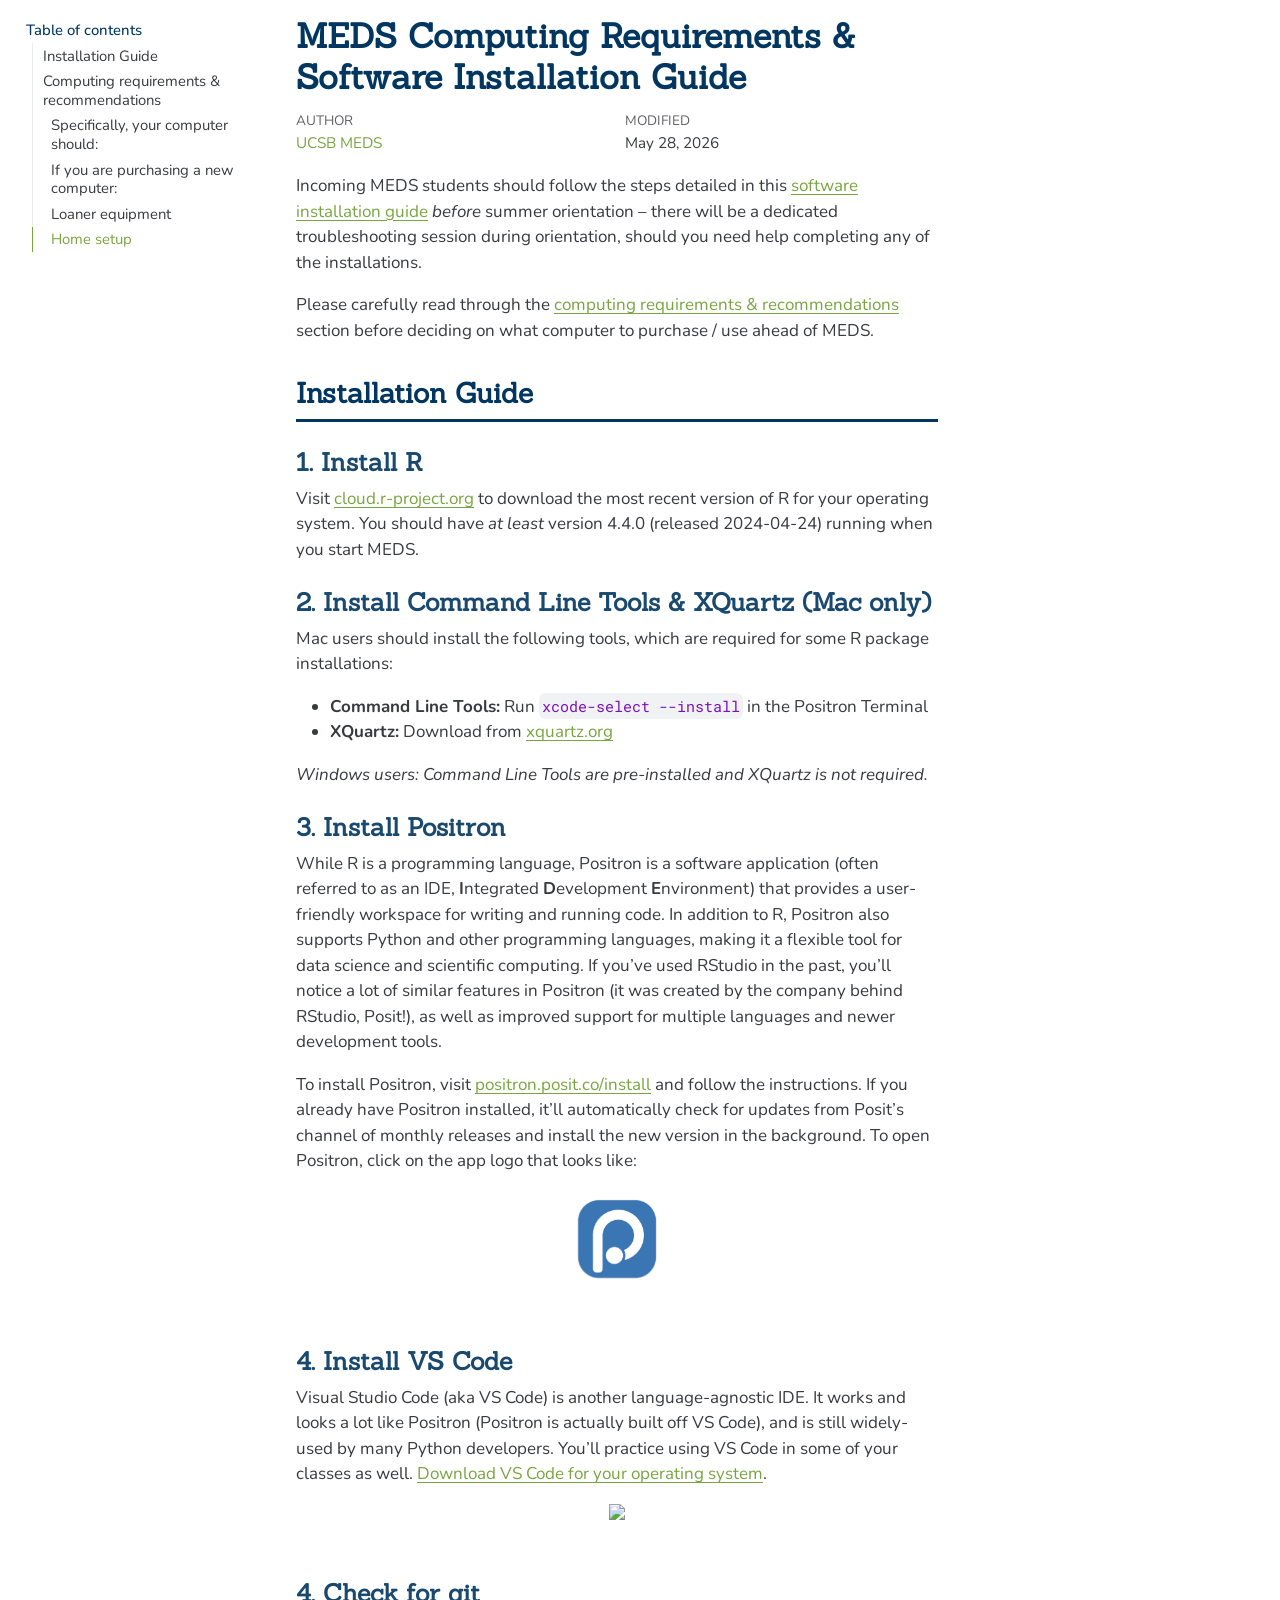
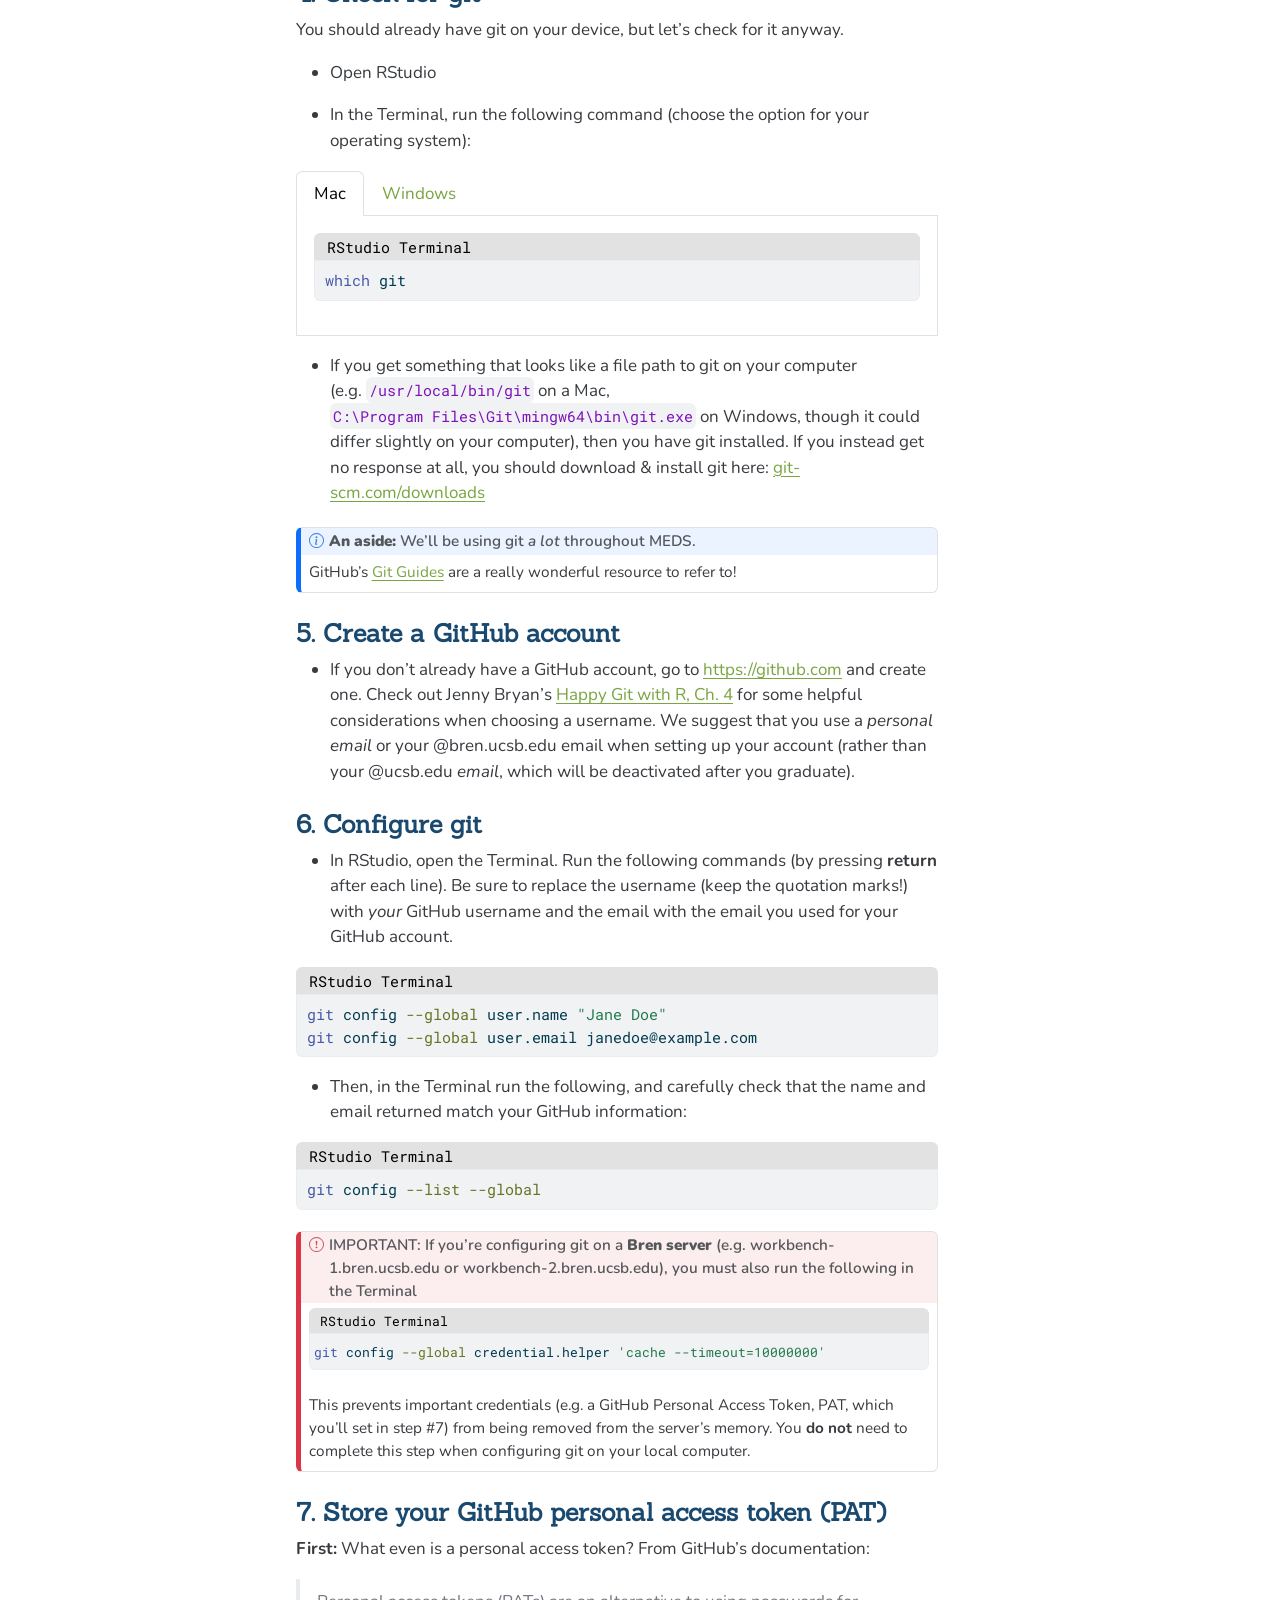
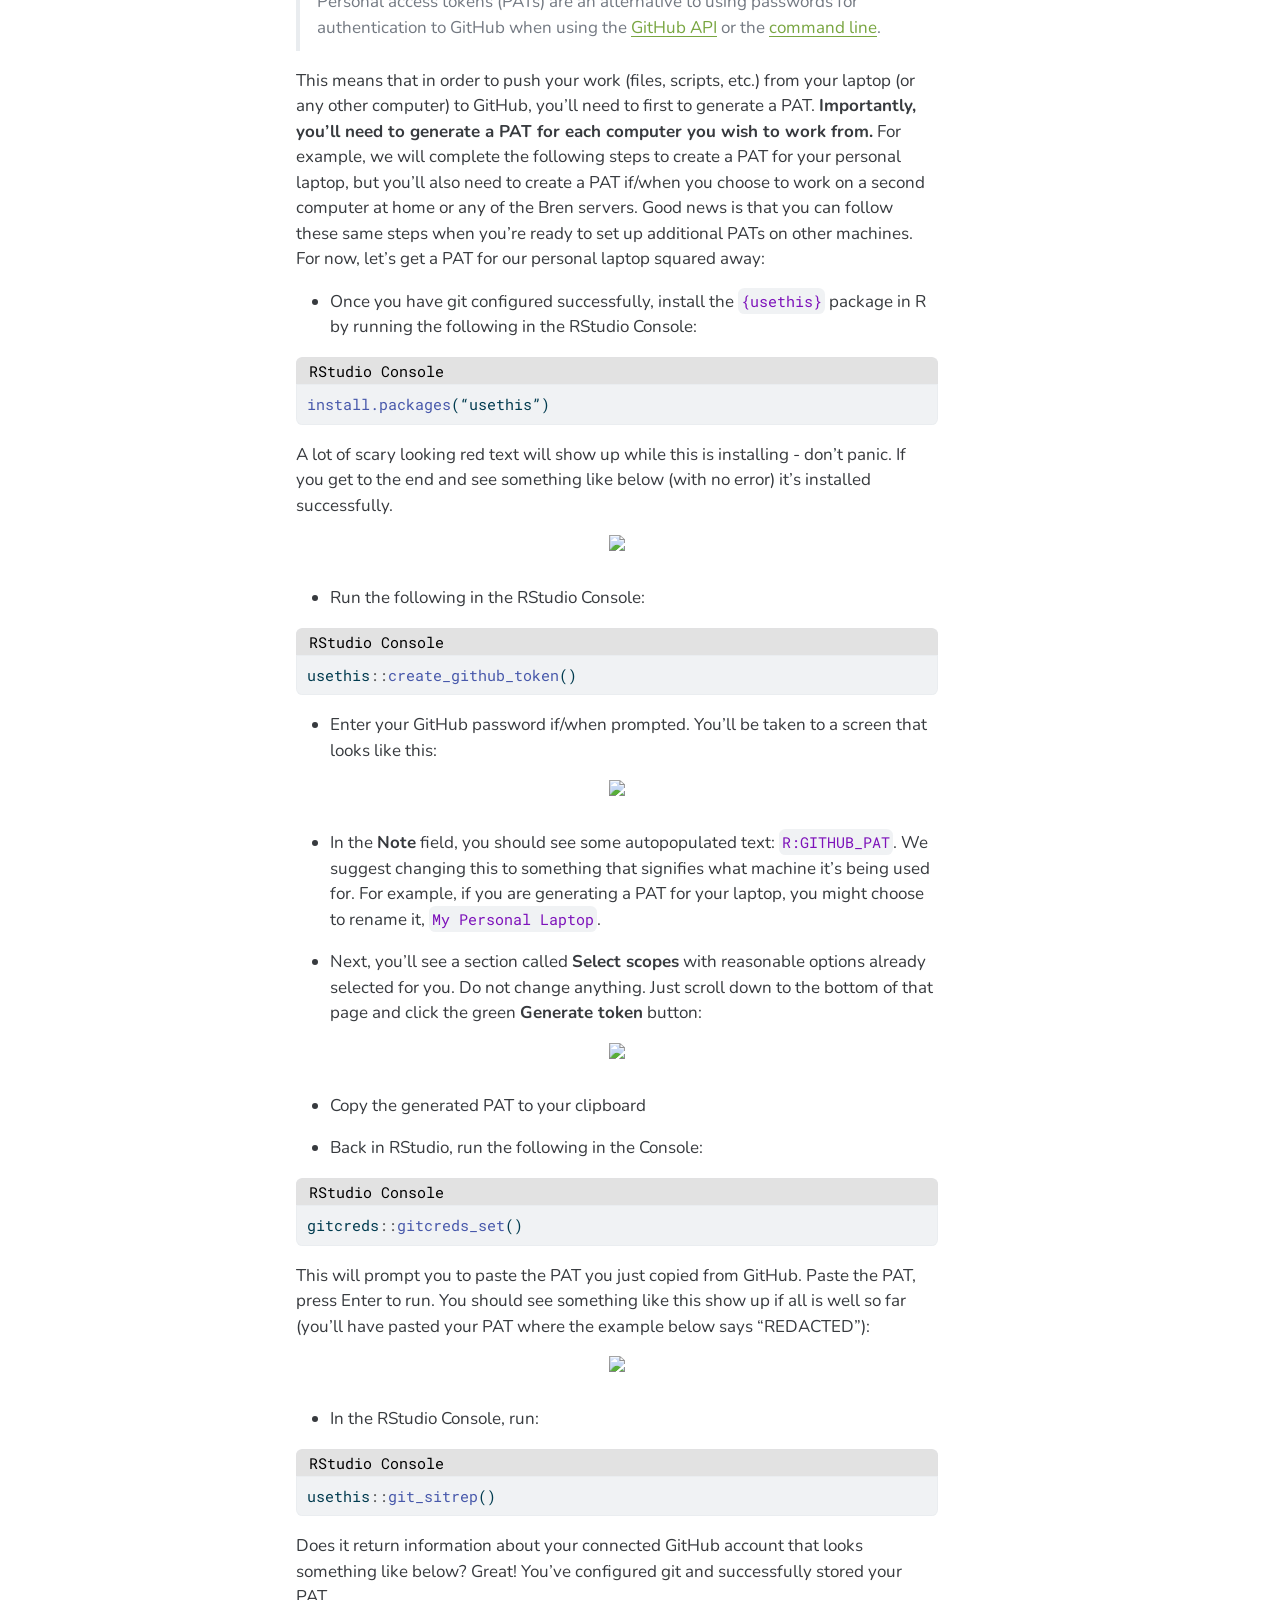
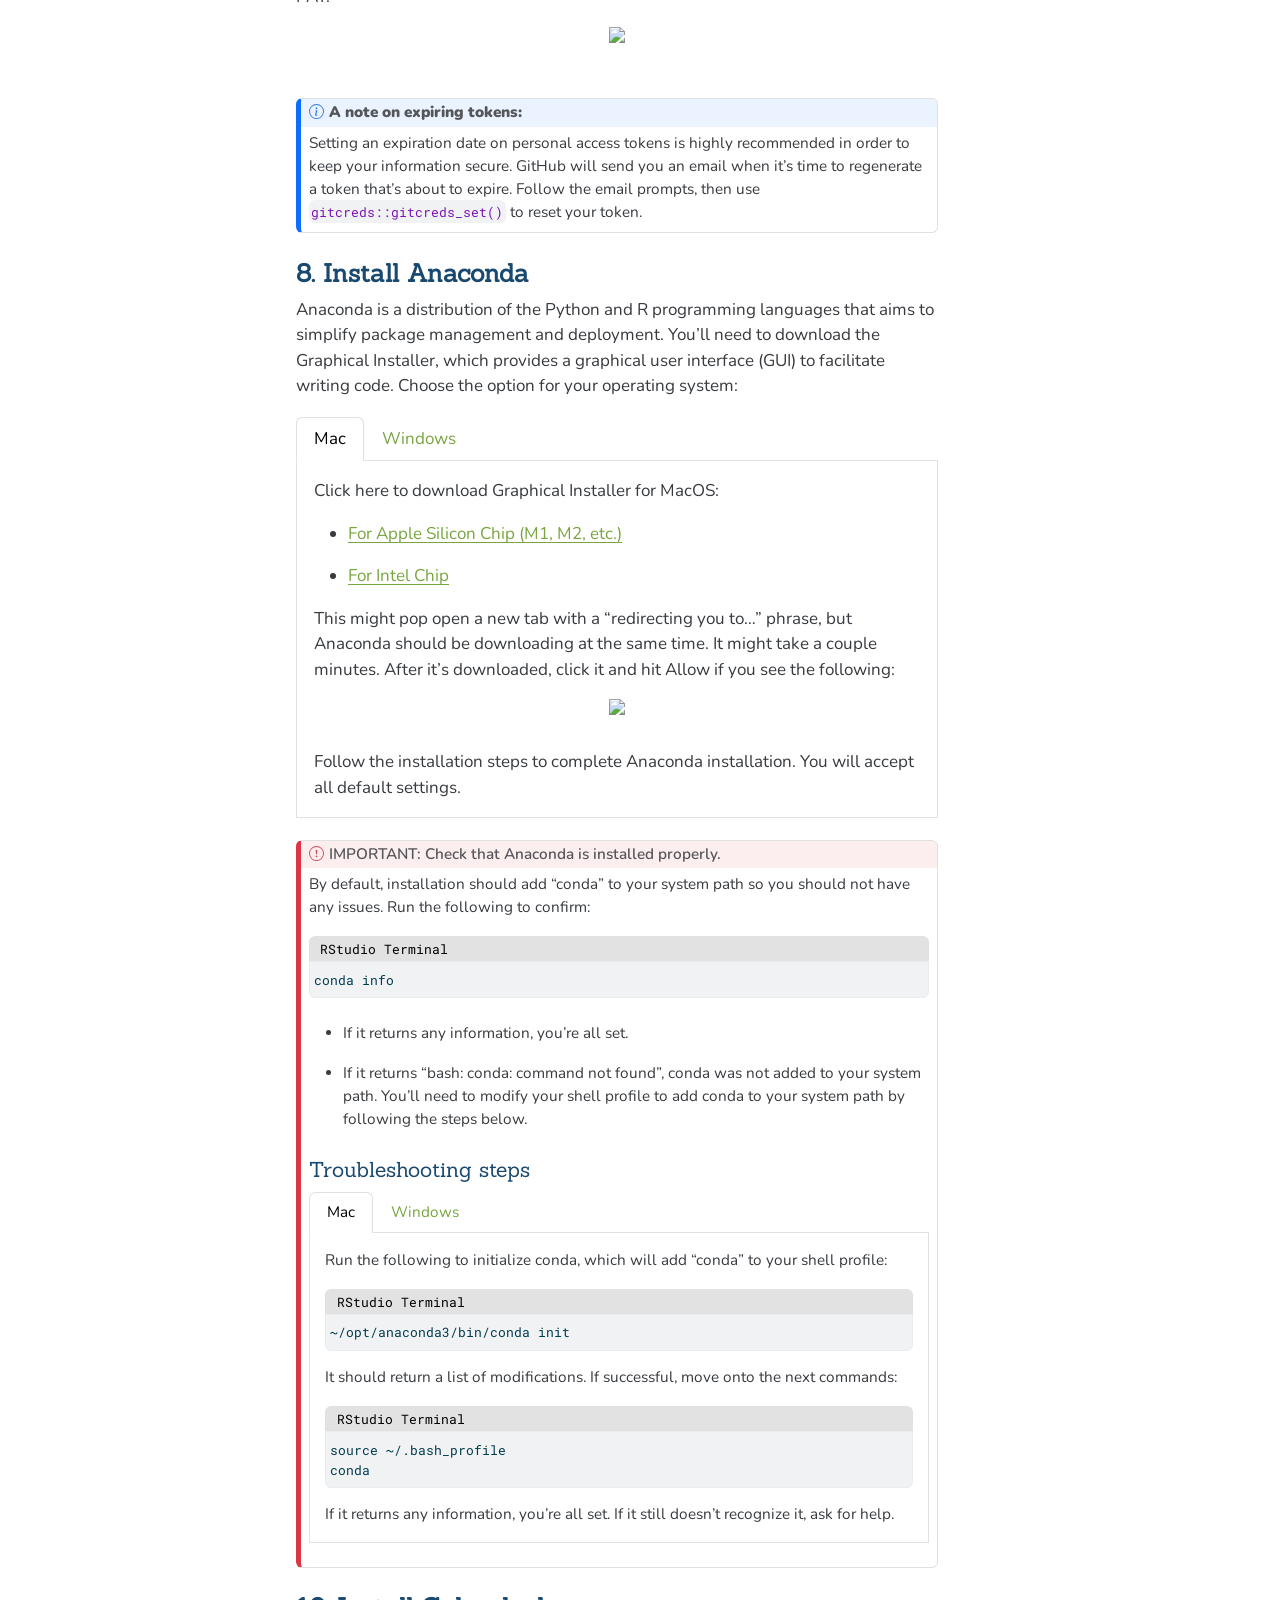
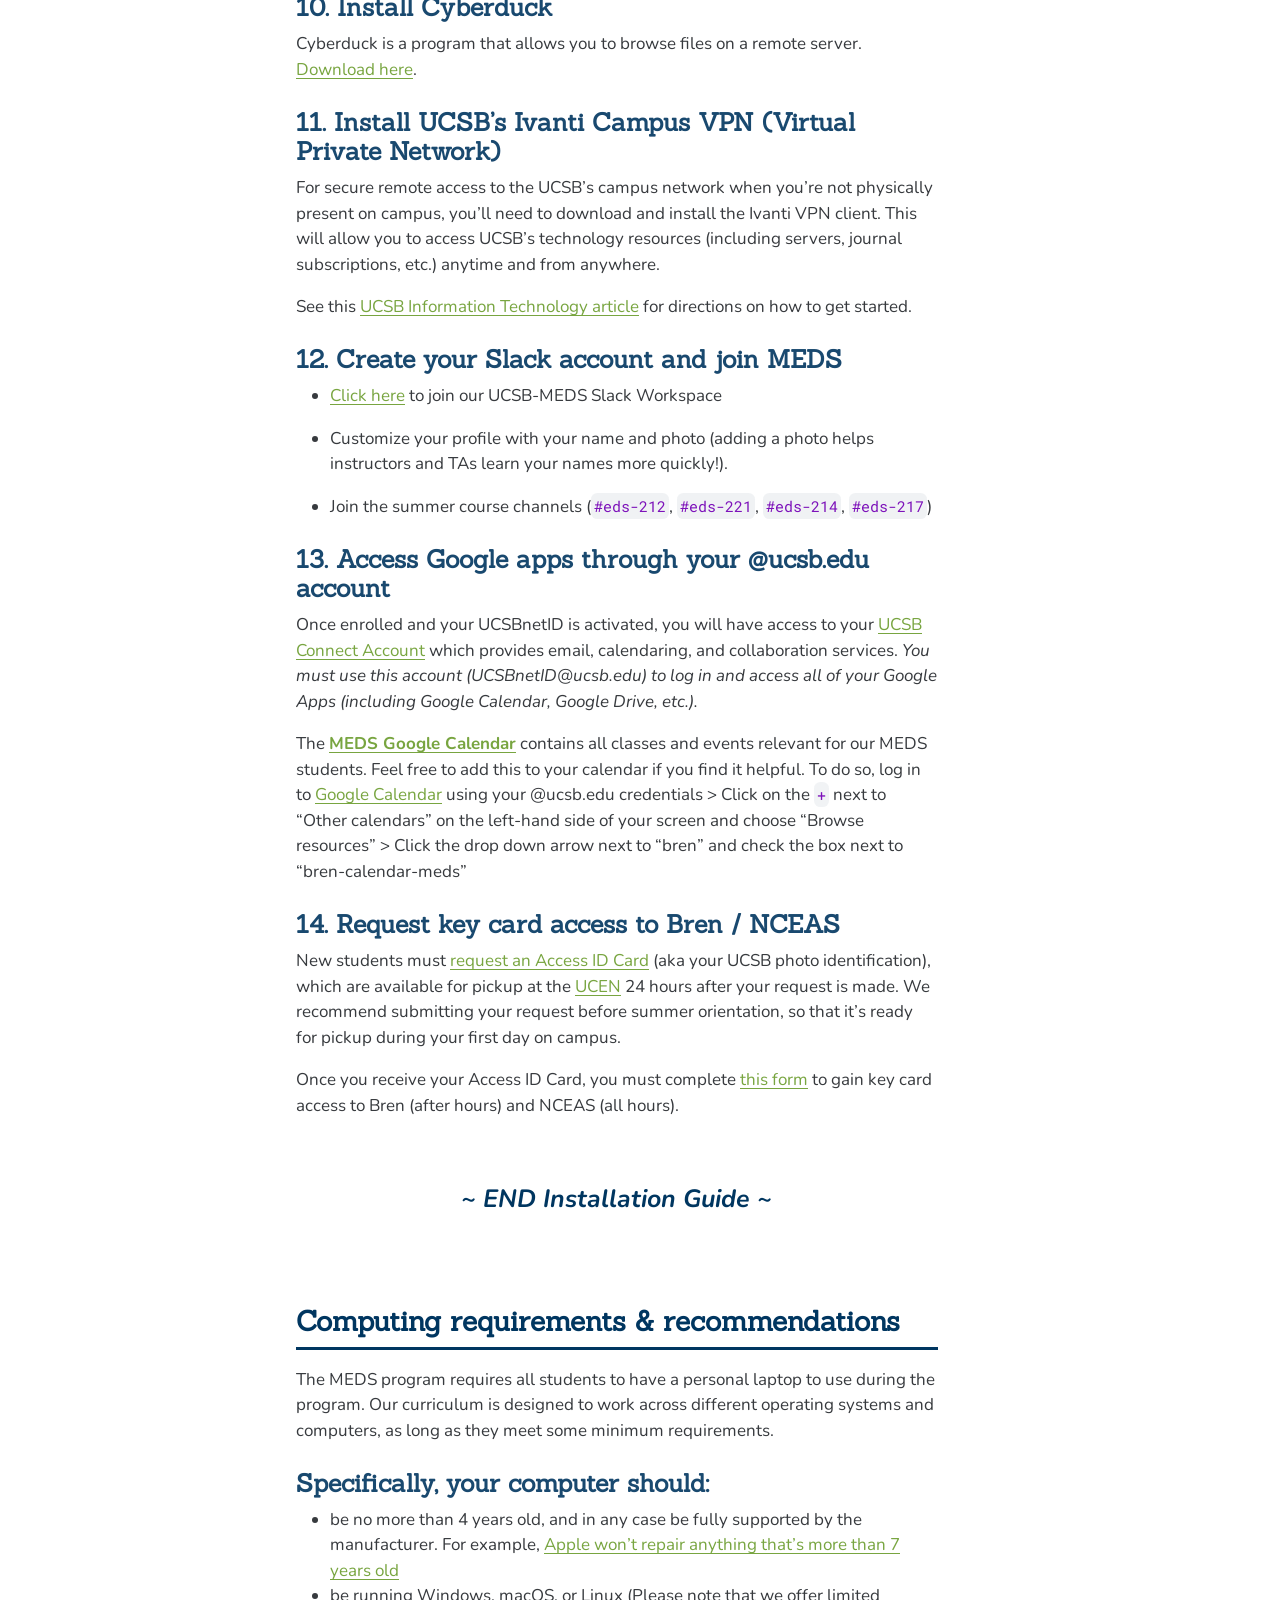
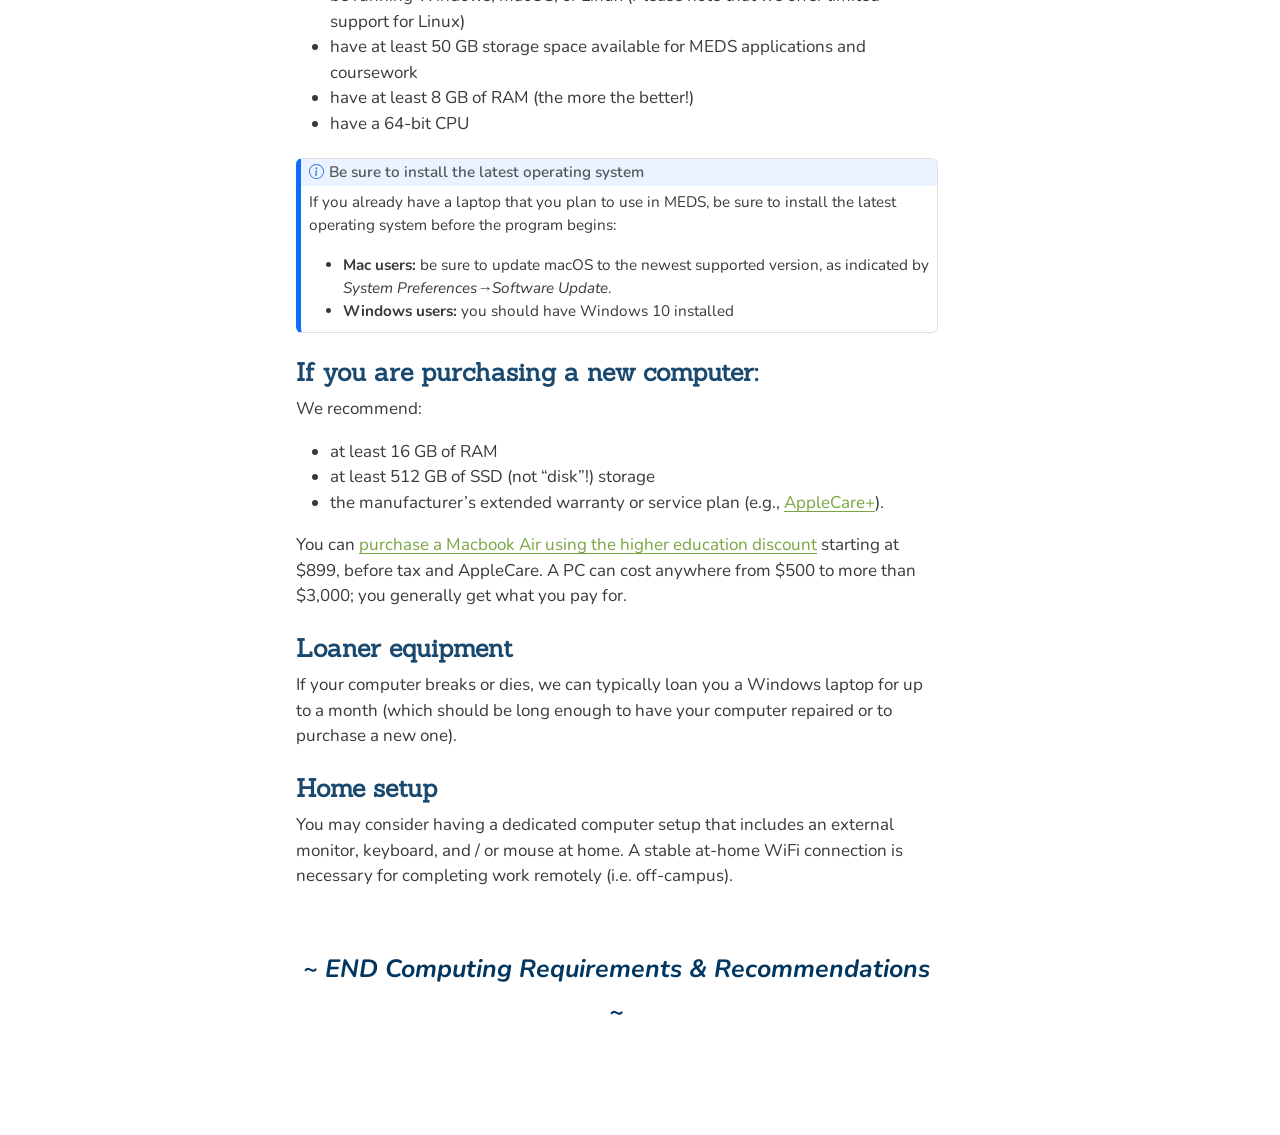
==== commit 3ebcf6bd: "starting reformatting installation guide" ====
--- a/index.html
+++ b/index.html
@@ -2,7 +2,7 @@
 <html xmlns="http://www.w3.org/1999/xhtml" lang="en" xml:lang="en"><head>
 
 <meta charset="utf-8">
-<meta name="generator" content="quarto-1.8.25">
+<meta name="generator" content="quarto-1.9.37">
 
 <meta name="viewport" content="width=device-width, initial-scale=1.0, user-scalable=yes">
 
@@ -10,6 +10,9 @@
 
 <title>MEDS Computing Requirements &amp; Software Installation Guide</title>
 <style>
+/* Default styles provided by pandoc.
+** See https://pandoc.org/MANUAL.html#variables-for-html for config info.
+*/
 code{white-space: pre-wrap;}
 span.smallcaps{font-variant: small-caps;}
 div.columns{display: flex; gap: min(4vw, 1.5em);}
@@ -62,15 +65,14 @@
 <script src="index_files/libs/clipboard/clipboard.min.js"></script>
 <script src="index_files/libs/quarto-html/quarto.js" type="module"></script>
 <script src="index_files/libs/quarto-html/tabsets/tabsets.js" type="module"></script>
-<script src="index_files/libs/quarto-html/axe/axe-check.js" type="module"></script>
 <script src="index_files/libs/quarto-html/popper.min.js"></script>
 <script src="index_files/libs/quarto-html/tippy.umd.min.js"></script>
 <script src="index_files/libs/quarto-html/anchor.min.js"></script>
 <link href="index_files/libs/quarto-html/tippy.css" rel="stylesheet">
-<link href="index_files/libs/quarto-html/quarto-syntax-highlighting-cd4e4562af9062d9f200841793bf5c06.css" rel="stylesheet" id="quarto-text-highlighting-styles">
+<link href="index_files/libs/quarto-html/quarto-syntax-highlighting-7fb60bd1f9e42841000a673aab780b30.css" rel="stylesheet" id="quarto-text-highlighting-styles">
 <script src="index_files/libs/bootstrap/bootstrap.min.js"></script>
 <link href="index_files/libs/bootstrap/bootstrap-icons.css" rel="stylesheet">
-<link href="index_files/libs/bootstrap/bootstrap-346fa3a6c0a122e5150178d646d0d5ee.min.css" rel="stylesheet" append-hash="true" id="quarto-bootstrap" data-mode="light">
+<link href="index_files/libs/bootstrap/bootstrap-a232b1ac6ea095d0d519a6311f0f45b2.min.css" rel="stylesheet" append-hash="true" id="quarto-bootstrap" data-mode="light">
 <link href="index_files/libs/quarto-contrib/fontawesome6-0.1.0/all.css" rel="stylesheet">
 <link href="index_files/libs/quarto-contrib/fontawesome6-0.1.0/latex-fontsize.css" rel="stylesheet">
 <style>html{ scroll-behavior: smooth; }</style>
@@ -88,15 +90,15 @@
   <ul>
   <li><a href="#install" id="toc-install" class="nav-link active" data-scroll-target="#install"><i class="fa-solid fa-download" aria-label="download"></i> Installation Guide</a>
   <ul class="collapse">
-  <li><a href="#install-R" id="toc-install-R" class="nav-link" data-scroll-target="#install-R">1. Install or update R</a></li>
-  <li><a href="#install-RStudio" id="toc-install-RStudio" class="nav-link" data-scroll-target="#install-RStudio">2. Install or update RStudio</a></li>
-  <li><a href="#Quarto" id="toc-Quarto" class="nav-link" data-scroll-target="#Quarto">3. Install Quarto <em>if necessary</em> (automatically installed with RStudio)</a></li>
+  <li><a href="#install-R" id="toc-install-R" class="nav-link" data-scroll-target="#install-R">1. Install R</a></li>
+  <li><a href="#install-command-line-tools-xquartz-mac-only" id="toc-install-command-line-tools-xquartz-mac-only" class="nav-link" data-scroll-target="#install-command-line-tools-xquartz-mac-only">2. Install Command Line Tools &amp; XQuartz (Mac only)</a></li>
+  <li><a href="#install-Positron" id="toc-install-Positron" class="nav-link" data-scroll-target="#install-Positron">3. Install Positron</a></li>
+  <li><a href="#install-vscode" id="toc-install-vscode" class="nav-link" data-scroll-target="#install-vscode">4. Install VS Code</a></li>
   <li><a href="#check-git" id="toc-check-git" class="nav-link" data-scroll-target="#check-git">4. Check for git</a></li>
   <li><a href="#GitHub" id="toc-GitHub" class="nav-link" data-scroll-target="#GitHub">5. Create a GitHub account</a></li>
   <li><a href="#configure-git" id="toc-configure-git" class="nav-link" data-scroll-target="#configure-git">6. Configure git</a></li>
   <li><a href="#GitHub-PAT" id="toc-GitHub-PAT" class="nav-link" data-scroll-target="#GitHub-PAT">7. Store your GitHub personal access token (PAT)</a></li>
   <li><a href="#install-Anaconda" id="toc-install-Anaconda" class="nav-link" data-scroll-target="#install-Anaconda">8. Install Anaconda</a></li>
-  <li><a href="#install-vscode" id="toc-install-vscode" class="nav-link" data-scroll-target="#install-vscode">9. Install VS Code</a></li>
   <li><a href="#install-Cyberduck" id="toc-install-Cyberduck" class="nav-link" data-scroll-target="#install-Cyberduck">10. Install Cyberduck</a></li>
   <li><a href="#install-VPN" id="toc-install-VPN" class="nav-link" data-scroll-target="#install-VPN">11. Install UCSB’s Ivanti Campus VPN (Virtual Private Network)</a></li>
   <li><a href="#Slack" id="toc-Slack" class="nav-link" data-scroll-target="#Slack">12. Create your Slack account and join MEDS</a></li>
@@ -137,7 +139,7 @@
     <div>
     <div class="quarto-title-meta-heading">Modified</div>
     <div class="quarto-title-meta-contents">
-      <p class="date-modified">April 16, 2026</p>
+      <p class="date-modified">May 28, 2026</p>
     </div>
   </div>
     
@@ -153,74 +155,44 @@
 <section id="install" class="level2">
 <h2 class="anchored" data-anchor-id="install"><i class="fa-solid fa-download" aria-label="download"></i> Installation Guide</h2>
 <section id="install-R" class="level3">
-<h3 class="anchored" data-anchor-id="install-R">1. Install or update R</h3>
+<h3 class="anchored" data-anchor-id="install-R">1. Install R</h3>
 <p>Visit <a href="https://cloud.r-project.org/">cloud.r-project.org</a> to download the most recent version of R for your operating system. You should have <em>at least</em> version 4.4.0 (released 2024-04-24) running when you start MEDS.</p>
 </section>
-<section id="install-RStudio" class="level3">
-<h3 class="anchored" data-anchor-id="install-RStudio">2. Install or update RStudio</h3>
-<p>While R is a programming language, RStudio is a software (often referred to as an IDE, <strong>I</strong>ntegrated <strong>D</strong>evelopment <strong>E</strong>nvironment) that provides R programmers with a neat, easy-to-use interface for coding in R. There are a number of IDEs out there, but RStudio is arguably the best and definitely most popular among R programmers.</p>
-<div class="callout callout-style-default callout-note callout-titled">
-<div class="callout-header d-flex align-content-center">
-<div class="callout-icon-container">
-<i class="callout-icon"></i>
-</div>
-<div class="callout-title-container flex-fill">
-<span class="screen-reader-only">Note</span>NOTE: You need <em>both</em> R and RStudio installed
-</div>
-</div>
-<div class="callout-body-container callout-body">
-<p>RStudio will not work without R installed, and you won’t particularly enjoy using R without having RStudio installed. Be sure to install <em>both</em>!</p>
-<div class="cell" data-layout-align="center">
-<div class="cell-output-display">
-<div class="quarto-figure quarto-figure-center">
-<figure class="figure">
-<p><img src="images/R_RStudio.png" class="img-fluid quarto-figure quarto-figure-center figure-img" width="859"></p>
-</figure>
-</div>
-</div>
-</div>
-<div class="center-text gray-text">
-<p>Image Credit: <a href="https://mgimond.github.io/ES218/">Exploratory Data Analysis in R</a>, by Manny Gimond</p>
-</div>
-</div>
-</div>
-<ul>
-<li><p><strong>New install:</strong> To install RStudio, visit <a href="https://www.rstudio.com/products/rstudio/">rstudio.com/products/rstudio/</a>. Download the free (“Open Source Edition”) Desktop version for your operating system. You should install the most up-to-date version available that is supported by your operating system.</p></li>
-<li><p><strong>Update:</strong> If you already have RStudio and need to update, open RStudio, and under <em>Help</em> (in the top menu), choose <em>Check for updates</em>. If you have the most recent release, it will return <em>No update available. You are running the most recent version of RStudio</em>. Otherwise, you should follow the instructions to install an updated version.</p></li>
-<li><p>Open RStudio (click on the logo shown below):</p></li>
-</ul>
-<div class="cell" data-layout-align="center">
-<div class="cell-output-display">
-<div class="quarto-figure quarto-figure-center">
-<figure class="figure">
-<p><img src="images/rstudio-logo.png" class="img-fluid quarto-figure quarto-figure-center figure-img" style="width:15.0%"></p>
-</figure>
-</div>
-</div>
-</div>
-<div class="callout callout-style-default callout-note callout-titled">
-<div class="callout-header d-flex align-content-center">
-<div class="callout-icon-container">
-<i class="callout-icon"></i>
-</div>
-<div class="callout-title-container flex-fill">
-<span class="screen-reader-only">Note</span>Note for <i class="fa-brands fa-apple" aria-label="apple"></i> <em>Mac</em> users: you may need to install command line tools and XQuartz.
-</div>
-</div>
-<div class="callout-body-container callout-body">
-<p><strong>If upon opening RStudio you are prompted to install Command Line Tools, do it.</strong></p>
-<ul>
-<li><strong>To install command line tools</strong> (if you’re not automatically prompted), run <code>xcode-select --install</code> in the RStudio Terminal</li>
-<li><strong>To install XQuartz,</strong> visit <a href="https://www.xquartz.org/">xquartz.org</a></li>
-</ul>
-<p><em>(Note for</em> <i class="fa-brands fa-windows" aria-label="windows"></i> <em>Windows users: Windows machines should already have command line tools installed, and XQuartz is only required for Macs).</em></p>
-</div>
-</div>
-</section>
-<section id="Quarto" class="level3">
-<h3 class="anchored" data-anchor-id="Quarto">3. Install Quarto <em>if necessary</em> (automatically installed with RStudio)</h3>
-<p>Quarto is a scientific publishing tool built on Pandoc that allows R, Python, Julia, and ObservableJS users to create dynamic documents, websites, books and more.</p>
-<p>Quarto is included with RStudio v2022.07.1+ <strong>so there no need for a separate download/install</strong> if you have the latest version of RStudio! You can find all releases (current, pre, and older releases) on the Quarto website <a href="https://quarto.org/docs/download/">download page</a>, should you want/need to reference them.</p>
+<section id="install-command-line-tools-xquartz-mac-only" class="level3">
+<h3 class="anchored" data-anchor-id="install-command-line-tools-xquartz-mac-only">2. Install Command Line Tools &amp; XQuartz (Mac only)</h3>
+<p><i class="fa-brands fa-apple" aria-label="apple"></i> Mac users should install the following tools, which are required for some R package installations:</p>
+<ul>
+<li><strong>Command Line Tools:</strong> Run <code>xcode-select --install</code> in the Positron Terminal</li>
+<li><strong>XQuartz:</strong> Download from <a href="https://www.xquartz.org/" target="_blank">xquartz.org</a></li>
+</ul>
+<p><em><i class="fa-brands fa-windows" aria-label="windows"></i> Windows users: Command Line Tools are pre-installed and XQuartz is not required.</em></p>
+</section>
+<section id="install-Positron" class="level3">
+<h3 class="anchored" data-anchor-id="install-Positron">3. Install Positron</h3>
+<p>While R is a programming language, Positron is a software application (often referred to as an IDE, <strong>I</strong>ntegrated <strong>D</strong>evelopment <strong>E</strong>nvironment) that provides a user-friendly workspace for writing and running code. In addition to R, Positron also supports Python and other programming languages, making it a flexible tool for data science and scientific computing. If you’ve used RStudio in the past, you’ll notice a lot of similar features in Positron (it was created by the company behind RStudio, Posit!), as well as improved support for multiple languages and newer development tools.</p>
+<p>To install Positron, visit <a href="https://positron.posit.co/install.html">positron.posit.co/install</a> and follow the instructions. If you already have Positron installed, it’ll automatically check for updates from Posit’s channel of monthly releases and install the new version in the background. To open Positron, click on the app logo that looks like:</p>
+<div class="cell" data-layout-align="center">
+<div class="cell-output-display">
+<div class="quarto-figure quarto-figure-center">
+<figure class="figure">
+<p><img src="images/positron-logo.png" class="img-fluid quarto-figure quarto-figure-center figure-img" style="width:15.0%"></p>
+</figure>
+</div>
+</div>
+</div>
+</section>
+<section id="install-vscode" class="level3">
+<h3 class="anchored" data-anchor-id="install-vscode">4. Install VS Code</h3>
+<p>Visual Studio Code (aka VS Code) is another language-agnostic IDE. It works and looks a lot like Positron (Positron is actually built off VS Code), and is still widely-used by many Python developers. You’ll practice using VS Code in some of your classes as well. <a href="https://code.visualstudio.com/download">Download VS Code for your operating system</a>.</p>
+<div class="cell" data-layout-align="center">
+<div class="cell-output-display">
+<div class="quarto-figure quarto-figure-center">
+<figure class="figure">
+<p><img src="images/vs-code.png" class="img-fluid quarto-figure quarto-figure-center figure-img" style="width:15.0%"></p>
+</figure>
+</div>
+</div>
+</div>
 </section>
 <section id="check-git" class="level3">
 <h3 class="anchored" data-anchor-id="check-git">4. Check for git</h3>
@@ -591,19 +563,6 @@
 </div>
 </div>
 </section>
-<section id="install-vscode" class="level3">
-<h3 class="anchored" data-anchor-id="install-vscode">9. Install VS Code</h3>
-<p>Visual Studio Code (aka VS Code) is a language-agnostic source-code editor – it’s works similarly to RStudio, but allows users to install extensions which add support for <em>lots</em> of different languages, debuggers, tools, etc. <a href="https://code.visualstudio.com/download">Download VS Code for your operating system here</a>.</p>
-<div class="cell" data-layout-align="center">
-<div class="cell-output-display">
-<div class="quarto-figure quarto-figure-center">
-<figure class="figure">
-<p><img src="images/vs-code.png" class="img-fluid quarto-figure quarto-figure-center figure-img" style="width:40.0%"></p>
-</figure>
-</div>
-</div>
-</div>
-</section>
 <section id="install-Cyberduck" class="level3">
 <h3 class="anchored" data-anchor-id="install-Cyberduck">10. Install Cyberduck</h3>
 <p>Cyberduck is a program that allows you to browse files on a remote server. <a href="https://cyberduck.io/">Download here</a>.</p>
@@ -644,13 +603,15 @@
 <section id="req-comp-specs" class="level3">
 <h3 class="anchored" data-anchor-id="req-comp-specs">Specifically, your computer should:</h3>
 <ul>
-<li>be no more than 8 years old, and in any case be fully supported by the manufacturer. For example, <a href="https://support.apple.com/en-us/HT201624">Apple won’t repair anything that’s more than 7 years old</a><br>
+<li>be no more than 4 years old, and in any case be fully supported by the manufacturer. For example, <a href="https://support.apple.com/en-us/HT201624">Apple won’t repair anything that’s more than 7 years old</a><br>
 </li>
 <li>be running Windows, macOS, or Linux (Please note that we offer limited support for Linux)<br>
 </li>
 <li>have at least 50 GB storage space available for MEDS applications and coursework<br>
 </li>
-<li>have at least 16 GB of RAM (the more the better!)</li>
+<li>have at least 8 GB of RAM (the more the better!)<br>
+</li>
+<li>have a 64-bit CPU</li>
 </ul>
 <div class="callout callout-style-default callout-note callout-titled">
 <div class="callout-header d-flex align-content-center">
@@ -665,7 +626,7 @@
 <p>If you already have a laptop that you plan to use in MEDS, be sure to install the latest operating system before the program begins:</p>
 <ul>
 <li><strong>Mac users:</strong> be sure to update macOS to the newest supported version, as indicated by <em>System Preferences→Software Update</em>.</li>
-<li><strong>Windows users:</strong> you should have Windows 11 installed</li>
+<li><strong>Windows users:</strong> you should have Windows 10 installed <!-- but if you don't, you can [purchase Windows 10 Education for $14.99 from UCSB](https://ucsb.onthehub.com/WebStore/OfferingDetails.aspx?o=14f7e678-4731-e511-940e-b8ca3a5db7a1).  --></li>
 </ul>
 </div>
 </div>
@@ -679,7 +640,7 @@
 <li>the manufacturer’s extended warranty or service plan (e.g., <a href="https://www.apple.com/support/products/mac/">AppleCare+</a>).</li>
 </ul>
 <!-- ~~If you are trying to decide between Mac and Windows we would recommend a Mac, but if you purchase or already have a Windows PC, don’t worry that will be just fine as long as it meets our minimum requirements.~~ Choosing between a Mac and Windows machine (aka a PC) can be a personal and / or financial preference. If you're having trouble deciding between the two, we recommend a Mac -- these are popular and user-friendly machines, and the majority of our instructors / staff are Mac users. -->
-<p>You can <a href="https://www.apple.com/us-hed/shop">purchase a Macbook Air using the higher education discount</a> starting at $999, before tax and AppleCare. The new Macbook Neo ($499-599) could also work. Since it is a newer model, we have not tested it through an entire curriculum yet. A PC can cost anywhere from $500 to more than $3,000; you generally get what you pay for.</p>
+<p>You can <a href="https://www.apple.com/us-hed/shop">purchase a Macbook Air using the higher education discount</a> starting at $899, before tax and AppleCare. A PC can cost anywhere from $500 to more than $3,000; you generally get what you pay for.</p>
 </section>
 <section id="loaner-equipment" class="level3">
 <h3 class="anchored" data-anchor-id="loaner-equipment">Loaner equipment</h3>
--- a/index_files/libs/quarto-html/quarto-syntax-highlighting-7fb60bd1f9e42841000a673aab780b30.css
+++ b/index_files/libs/quarto-html/quarto-syntax-highlighting-7fb60bd1f9e42841000a673aab780b30.css
@@ -0,0 +1,236 @@
+/* quarto syntax highlight colors */
+:root {
+  --quarto-hl-ot-color: #003B4F;
+  --quarto-hl-at-color: #657422;
+  --quarto-hl-ss-color: #20794D;
+  --quarto-hl-an-color: #5E5E5E;
+  --quarto-hl-fu-color: #4758AB;
+  --quarto-hl-st-color: #20794D;
+  --quarto-hl-cf-color: #003B4F;
+  --quarto-hl-op-color: #5E5E5E;
+  --quarto-hl-er-color: #AD0000;
+  --quarto-hl-bn-color: #AD0000;
+  --quarto-hl-al-color: #AD0000;
+  --quarto-hl-va-color: #111111;
+  --quarto-hl-bu-color: inherit;
+  --quarto-hl-ex-color: inherit;
+  --quarto-hl-pp-color: #AD0000;
+  --quarto-hl-in-color: #5E5E5E;
+  --quarto-hl-vs-color: #20794D;
+  --quarto-hl-wa-color: #5E5E5E;
+  --quarto-hl-do-color: #5E5E5E;
+  --quarto-hl-im-color: #00769E;
+  --quarto-hl-ch-color: #20794D;
+  --quarto-hl-dt-color: #AD0000;
+  --quarto-hl-fl-color: #AD0000;
+  --quarto-hl-co-color: #5E5E5E;
+  --quarto-hl-cv-color: #5E5E5E;
+  --quarto-hl-cn-color: #8f5902;
+  --quarto-hl-sc-color: #5E5E5E;
+  --quarto-hl-dv-color: #AD0000;
+  --quarto-hl-kw-color: #003B4F;
+}
+
+/* other quarto variables */
+:root {
+  --quarto-font-monospace: "Roboto Mono", monospace;
+}
+
+/* syntax highlight based on Pandoc's rules */
+pre > code.sourceCode > span {
+  color: #003B4F;
+}
+
+code.sourceCode > span {
+  color: #003B4F;
+}
+
+div.sourceCode,
+div.sourceCode pre.sourceCode {
+  color: #003B4F;
+}
+
+/* Normal */
+code span {
+  color: #003B4F;
+}
+
+/* Alert */
+code span.al {
+  color: #AD0000;
+  font-style: inherit;
+}
+
+/* Annotation */
+code span.an {
+  color: #5E5E5E;
+  font-style: inherit;
+}
+
+/* Attribute */
+code span.at {
+  color: #657422;
+  font-style: inherit;
+}
+
+/* BaseN */
+code span.bn {
+  color: #AD0000;
+  font-style: inherit;
+}
+
+/* BuiltIn */
+code span.bu {
+  font-style: inherit;
+}
+
+/* ControlFlow */
+code span.cf {
+  color: #003B4F;
+  font-weight: bold;
+  font-style: inherit;
+}
+
+/* Char */
+code span.ch {
+  color: #20794D;
+  font-style: inherit;
+}
+
+/* Constant */
+code span.cn {
+  color: #8f5902;
+  font-style: inherit;
+}
+
+/* Comment */
+code span.co {
+  color: #5E5E5E;
+  font-style: inherit;
+}
+
+/* CommentVar */
+code span.cv {
+  color: #5E5E5E;
+  font-style: italic;
+}
+
+/* Documentation */
+code span.do {
+  color: #5E5E5E;
+  font-style: italic;
+}
+
+/* DataType */
+code span.dt {
+  color: #AD0000;
+  font-style: inherit;
+}
+
+/* DecVal */
+code span.dv {
+  color: #AD0000;
+  font-style: inherit;
+}
+
+/* Error */
+code span.er {
+  color: #AD0000;
+  font-style: inherit;
+}
+
+/* Extension */
+code span.ex {
+  font-style: inherit;
+}
+
+/* Float */
+code span.fl {
+  color: #AD0000;
+  font-style: inherit;
+}
+
+/* Function */
+code span.fu {
+  color: #4758AB;
+  font-style: inherit;
+}
+
+/* Import */
+code span.im {
+  color: #00769E;
+  font-style: inherit;
+}
+
+/* Information */
+code span.in {
+  color: #5E5E5E;
+  font-style: inherit;
+}
+
+/* Keyword */
+code span.kw {
+  color: #003B4F;
+  font-weight: bold;
+  font-style: inherit;
+}
+
+/* Operator */
+code span.op {
+  color: #5E5E5E;
+  font-style: inherit;
+}
+
+/* Other */
+code span.ot {
+  color: #003B4F;
+  font-style: inherit;
+}
+
+/* Preprocessor */
+code span.pp {
+  color: #AD0000;
+  font-style: inherit;
+}
+
+/* SpecialChar */
+code span.sc {
+  color: #5E5E5E;
+  font-style: inherit;
+}
+
+/* SpecialString */
+code span.ss {
+  color: #20794D;
+  font-style: inherit;
+}
+
+/* String */
+code span.st {
+  color: #20794D;
+  font-style: inherit;
+}
+
+/* Variable */
+code span.va {
+  color: #111111;
+  font-style: inherit;
+}
+
+/* VerbatimString */
+code span.vs {
+  color: #20794D;
+  font-style: inherit;
+}
+
+/* Warning */
+code span.wa {
+  color: #5E5E5E;
+  font-style: italic;
+}
+
+.prevent-inlining {
+  content: "</";
+}
+
+/*# sourceMappingURL=8e380de31359553f5d006eec44a3d5c0.css.map */
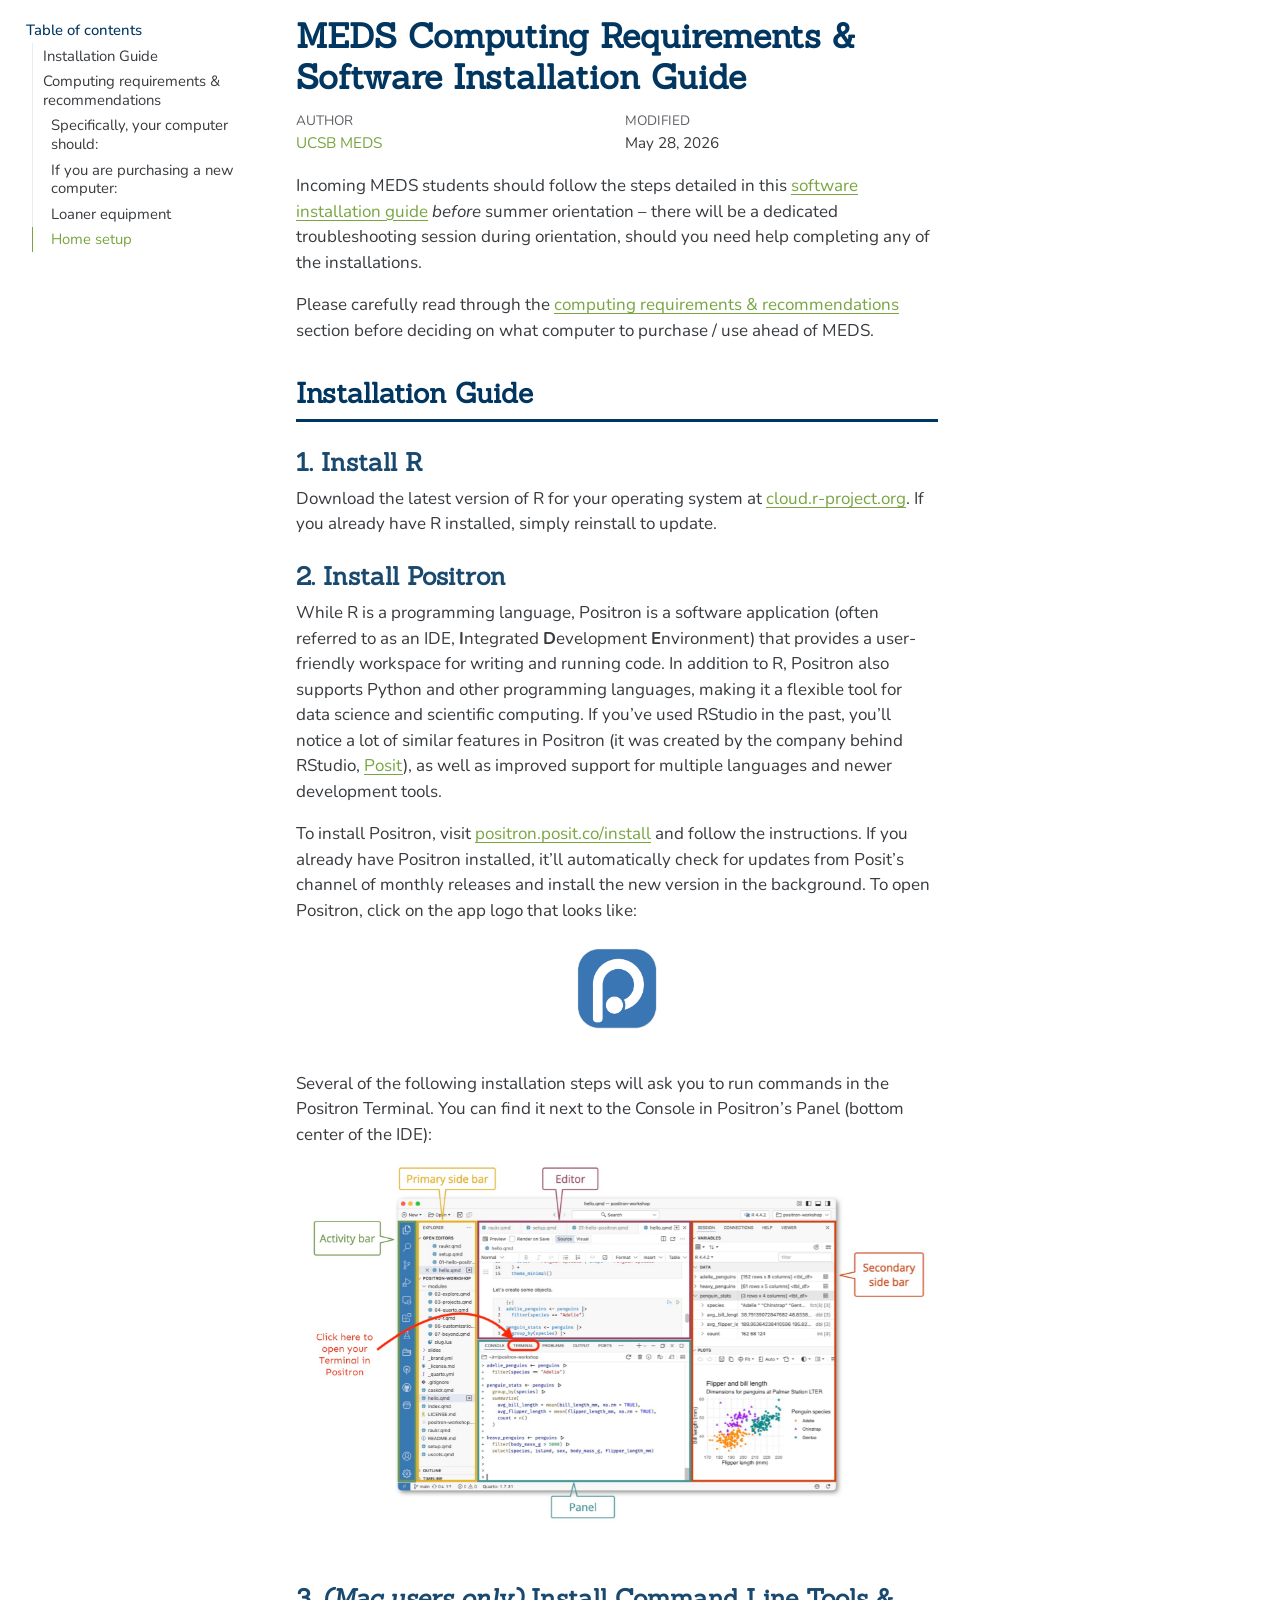
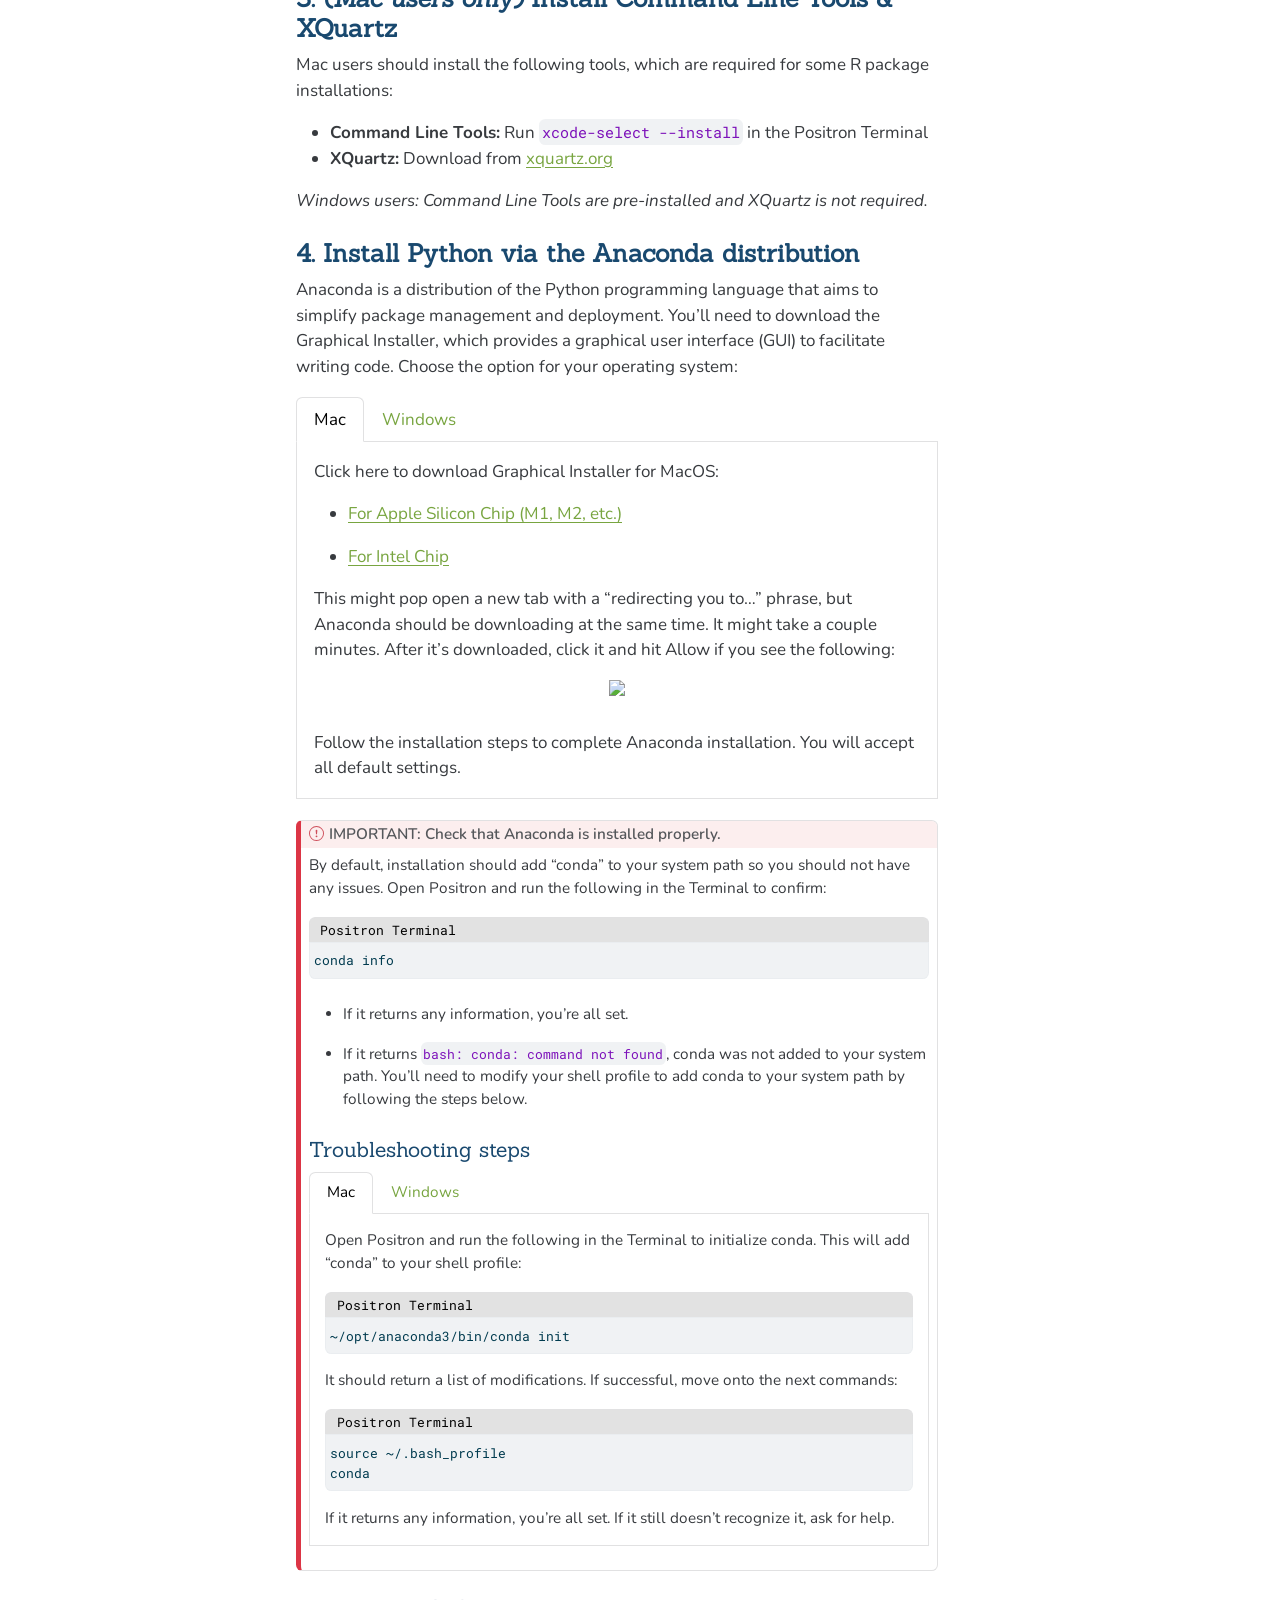
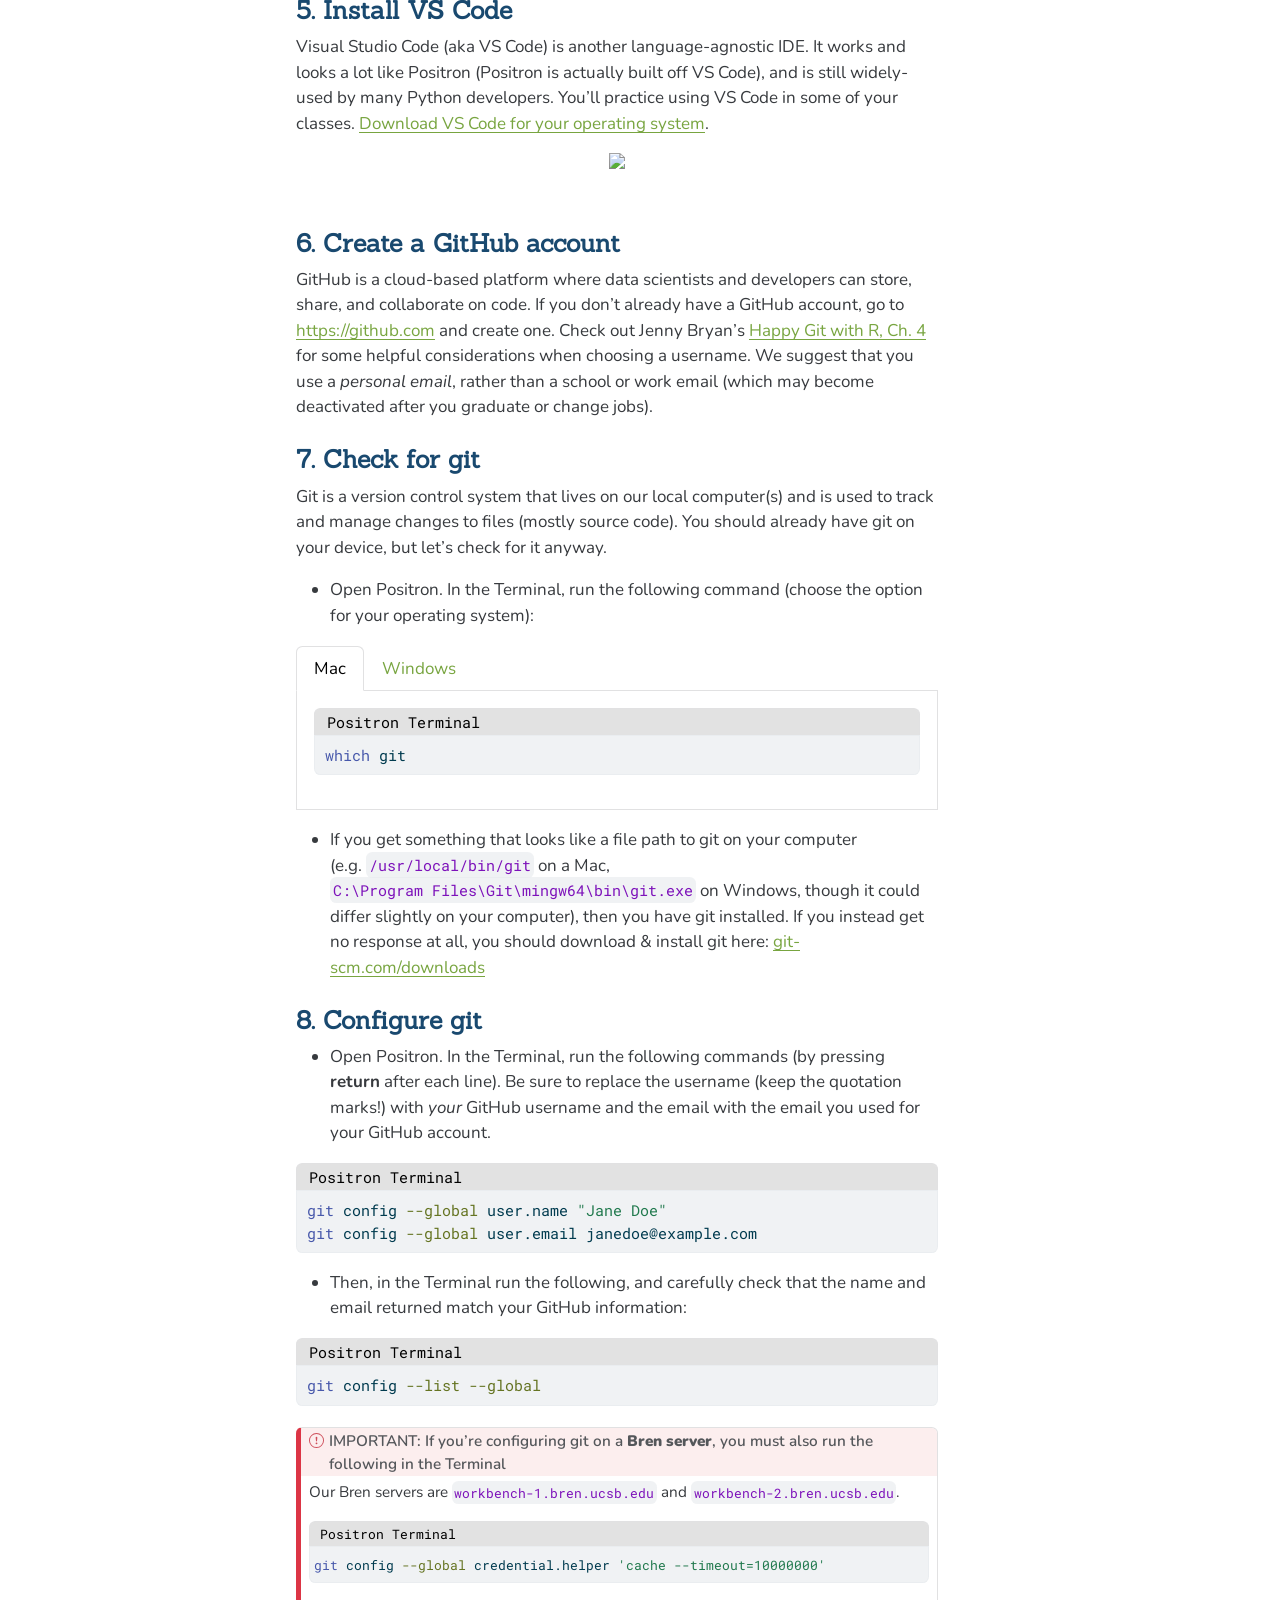
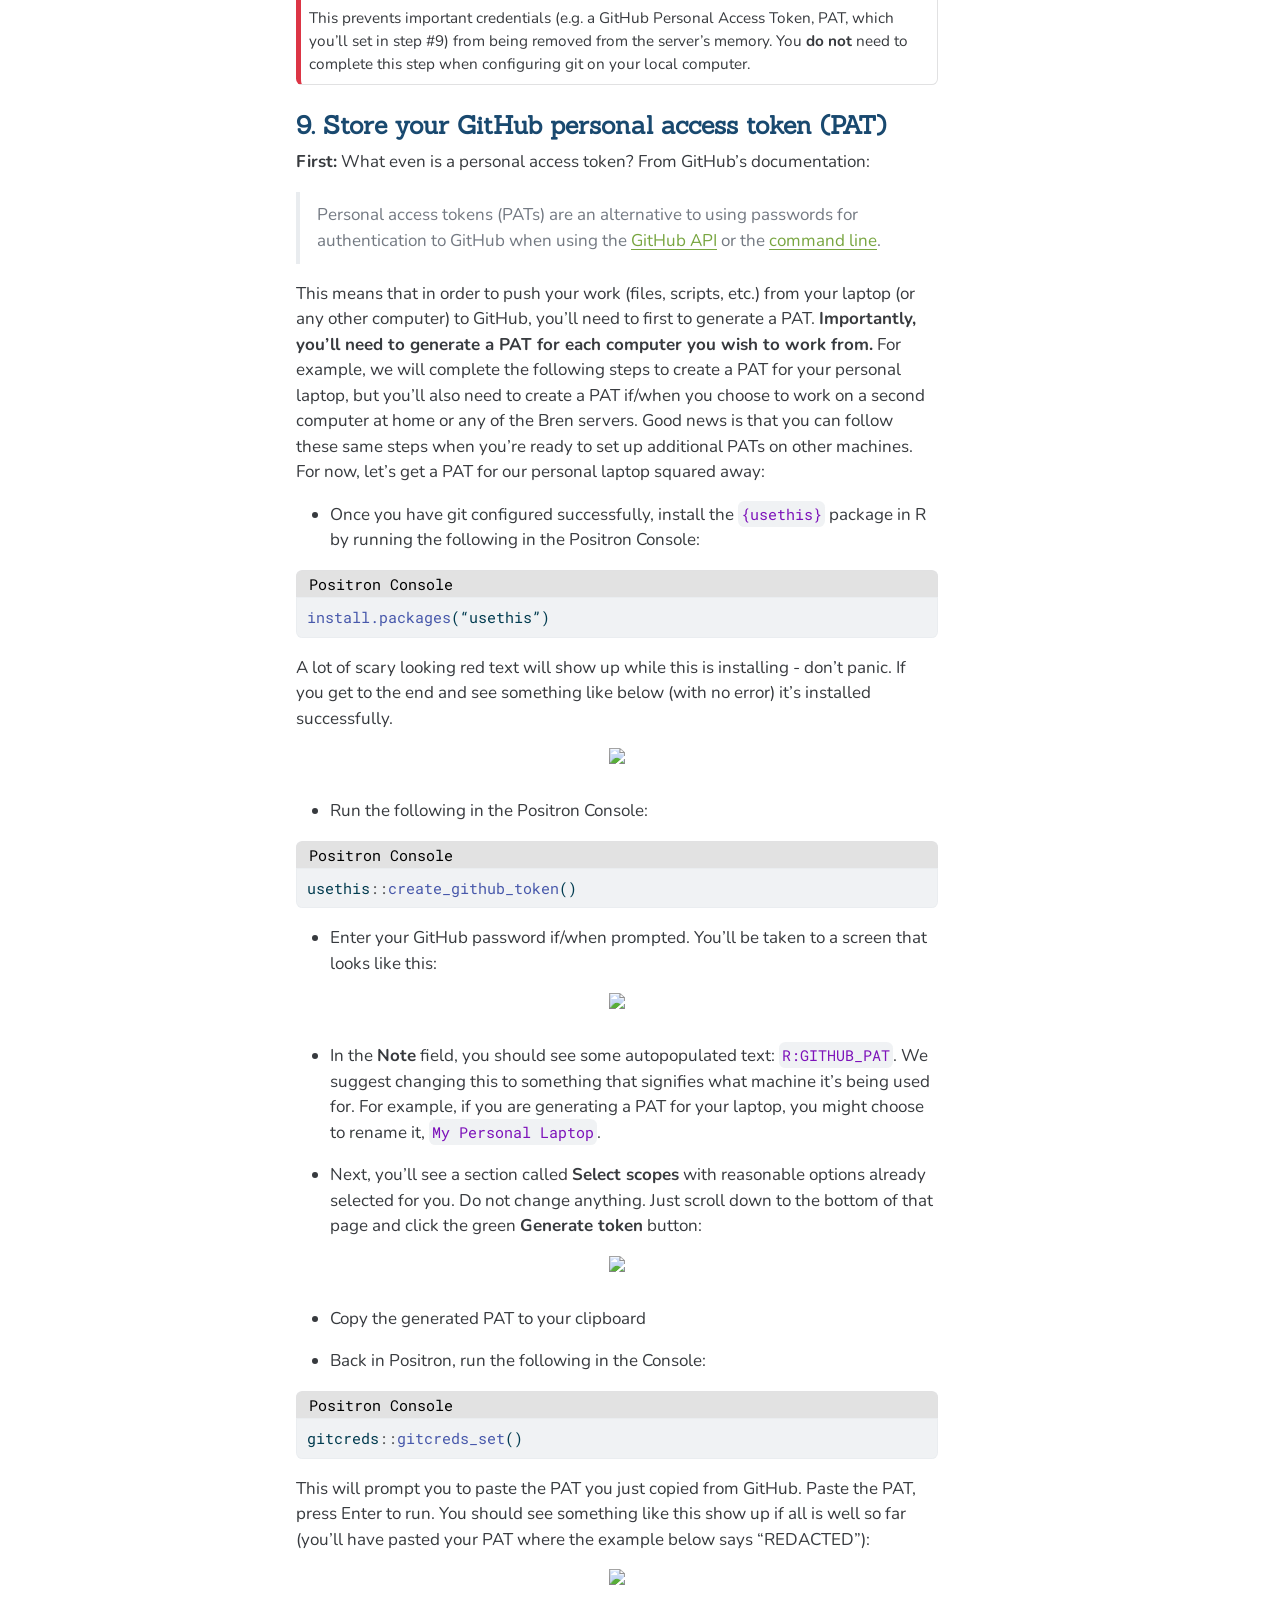
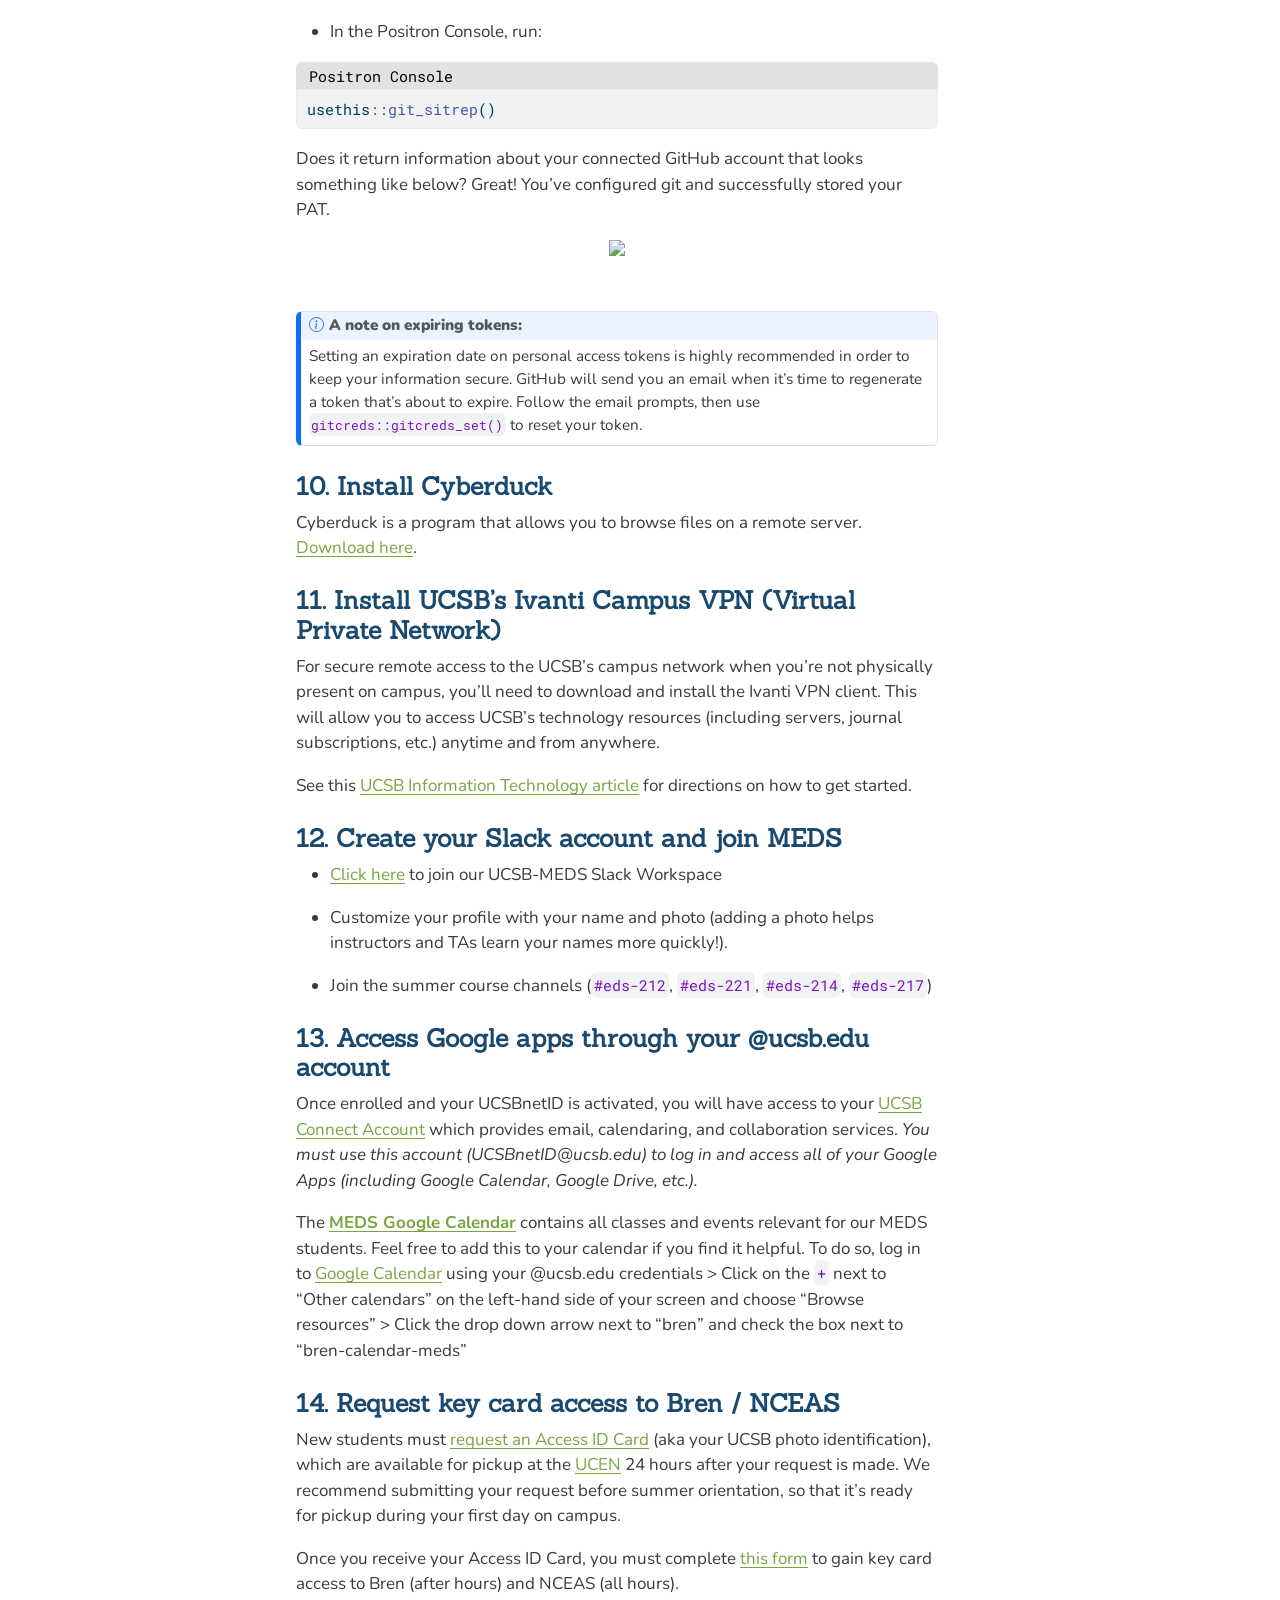
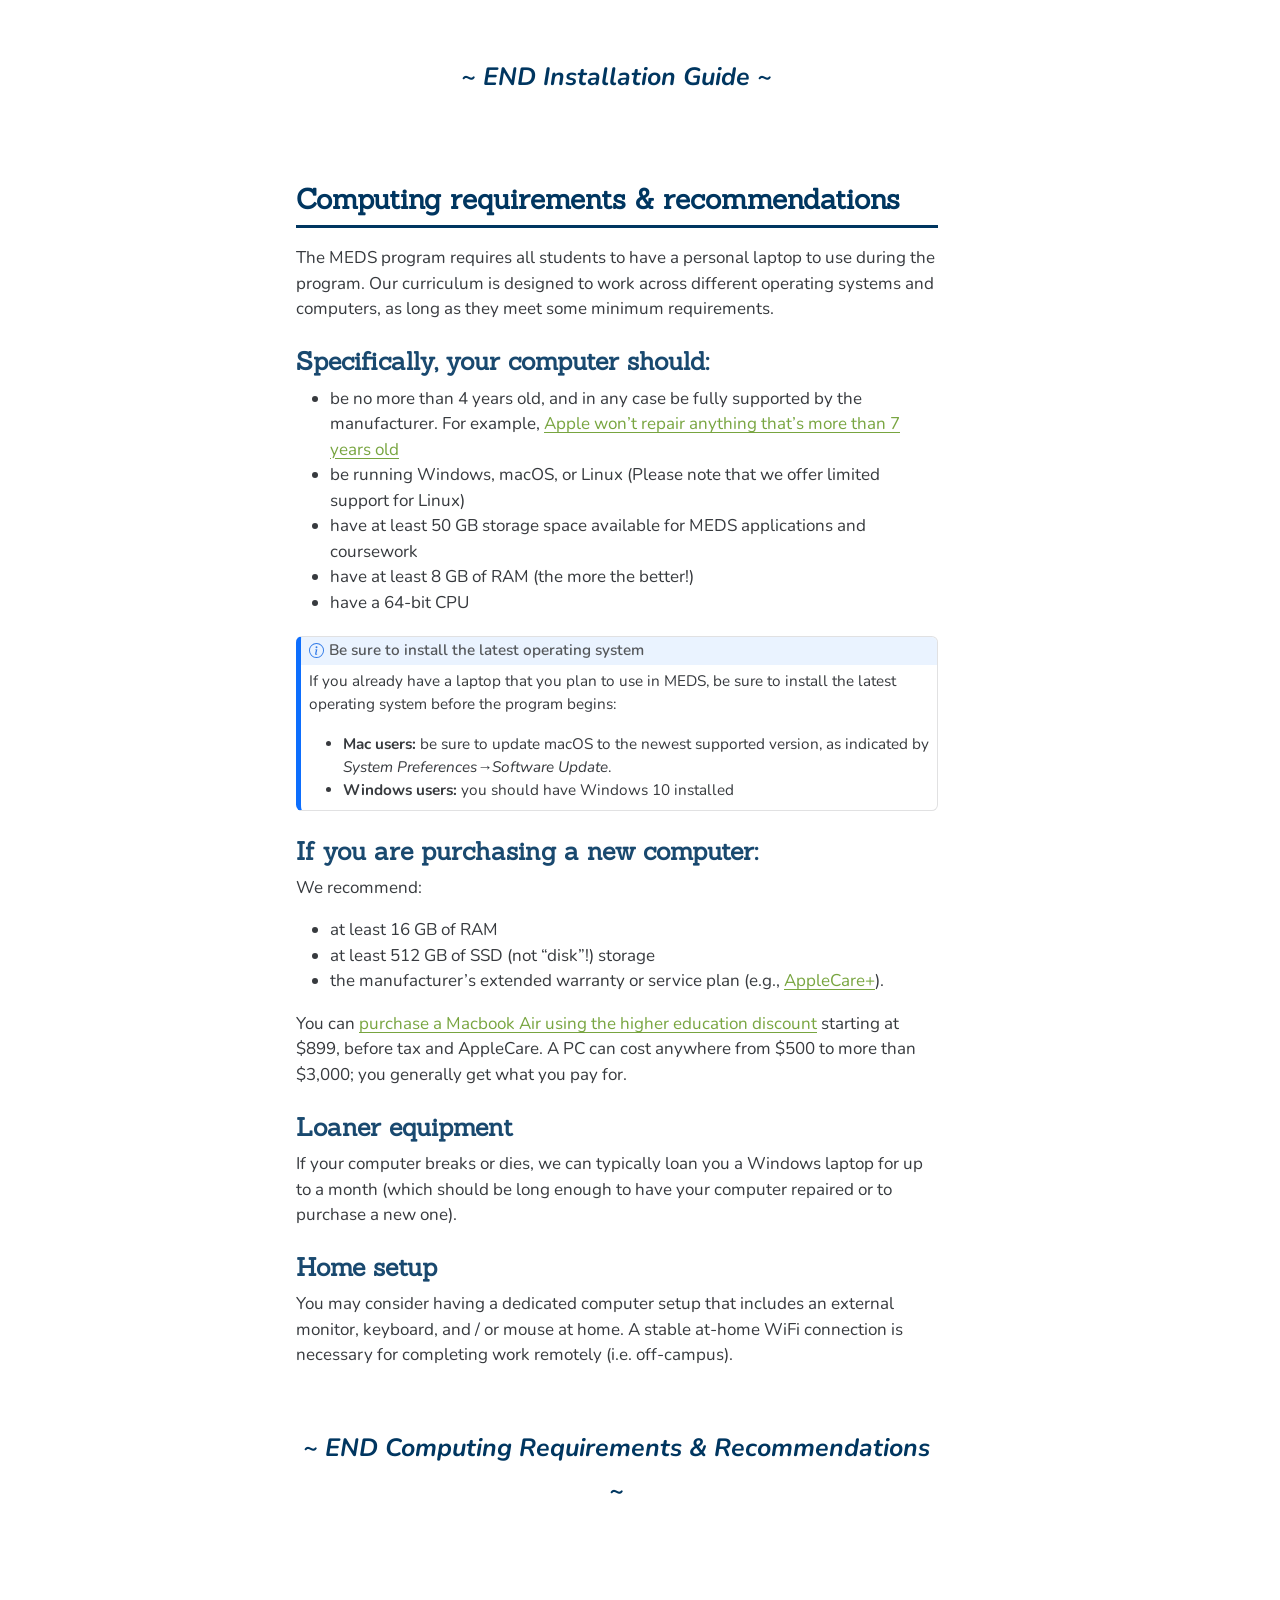
==== commit bbe5c710: "replaced RStudio with Positron; reordered installation steps" ====
--- a/index.html
+++ b/index.html
@@ -91,14 +91,14 @@
   <li><a href="#install" id="toc-install" class="nav-link active" data-scroll-target="#install"><i class="fa-solid fa-download" aria-label="download"></i> Installation Guide</a>
   <ul class="collapse">
   <li><a href="#install-R" id="toc-install-R" class="nav-link" data-scroll-target="#install-R">1. Install R</a></li>
-  <li><a href="#install-command-line-tools-xquartz-mac-only" id="toc-install-command-line-tools-xquartz-mac-only" class="nav-link" data-scroll-target="#install-command-line-tools-xquartz-mac-only">2. Install Command Line Tools &amp; XQuartz (Mac only)</a></li>
-  <li><a href="#install-Positron" id="toc-install-Positron" class="nav-link" data-scroll-target="#install-Positron">3. Install Positron</a></li>
-  <li><a href="#install-vscode" id="toc-install-vscode" class="nav-link" data-scroll-target="#install-vscode">4. Install VS Code</a></li>
-  <li><a href="#check-git" id="toc-check-git" class="nav-link" data-scroll-target="#check-git">4. Check for git</a></li>
-  <li><a href="#GitHub" id="toc-GitHub" class="nav-link" data-scroll-target="#GitHub">5. Create a GitHub account</a></li>
-  <li><a href="#configure-git" id="toc-configure-git" class="nav-link" data-scroll-target="#configure-git">6. Configure git</a></li>
-  <li><a href="#GitHub-PAT" id="toc-GitHub-PAT" class="nav-link" data-scroll-target="#GitHub-PAT">7. Store your GitHub personal access token (PAT)</a></li>
-  <li><a href="#install-Anaconda" id="toc-install-Anaconda" class="nav-link" data-scroll-target="#install-Anaconda">8. Install Anaconda</a></li>
+  <li><a href="#install-Positron" id="toc-install-Positron" class="nav-link" data-scroll-target="#install-Positron">2. Install Positron</a></li>
+  <li><a href="#mac-users-only-install-command-line-tools-xquartz" id="toc-mac-users-only-install-command-line-tools-xquartz" class="nav-link" data-scroll-target="#mac-users-only-install-command-line-tools-xquartz">3. <em>(Mac users only)</em> Install Command Line Tools &amp; XQuartz</a></li>
+  <li><a href="#install-Anaconda" id="toc-install-Anaconda" class="nav-link" data-scroll-target="#install-Anaconda">4. Install Python via the Anaconda distribution</a></li>
+  <li><a href="#install-vscode" id="toc-install-vscode" class="nav-link" data-scroll-target="#install-vscode">5. Install VS Code</a></li>
+  <li><a href="#GitHub" id="toc-GitHub" class="nav-link" data-scroll-target="#GitHub">6. Create a GitHub account</a></li>
+  <li><a href="#check-git" id="toc-check-git" class="nav-link" data-scroll-target="#check-git">7. Check for git</a></li>
+  <li><a href="#configure-git" id="toc-configure-git" class="nav-link" data-scroll-target="#configure-git">8. Configure git</a></li>
+  <li><a href="#GitHub-PAT" id="toc-GitHub-PAT" class="nav-link" data-scroll-target="#GitHub-PAT">9. Store your GitHub personal access token (PAT)</a></li>
   <li><a href="#install-Cyberduck" id="toc-install-Cyberduck" class="nav-link" data-scroll-target="#install-Cyberduck">10. Install Cyberduck</a></li>
   <li><a href="#install-VPN" id="toc-install-VPN" class="nav-link" data-scroll-target="#install-VPN">11. Install UCSB’s Ivanti Campus VPN (Virtual Private Network)</a></li>
   <li><a href="#Slack" id="toc-Slack" class="nav-link" data-scroll-target="#Slack">12. Create your Slack account and join MEDS</a></li>
@@ -156,10 +156,35 @@
 <h2 class="anchored" data-anchor-id="install"><i class="fa-solid fa-download" aria-label="download"></i> Installation Guide</h2>
 <section id="install-R" class="level3">
 <h3 class="anchored" data-anchor-id="install-R">1. Install R</h3>
-<p>Visit <a href="https://cloud.r-project.org/">cloud.r-project.org</a> to download the most recent version of R for your operating system. You should have <em>at least</em> version 4.4.0 (released 2024-04-24) running when you start MEDS.</p>
-</section>
-<section id="install-command-line-tools-xquartz-mac-only" class="level3">
-<h3 class="anchored" data-anchor-id="install-command-line-tools-xquartz-mac-only">2. Install Command Line Tools &amp; XQuartz (Mac only)</h3>
+<p>Download the latest version of R for your operating system at <a href="https://cloud.r-project.org/" target="_blank">cloud.r-project.org</a>. If you already have R installed, simply reinstall to update.</p>
+<!-- You should have *at least* version 4.4.0 (released 2024-04-24) running when you start MEDS. -->
+</section>
+<section id="install-Positron" class="level3">
+<h3 class="anchored" data-anchor-id="install-Positron">2. Install Positron</h3>
+<p>While R is a programming language, Positron is a software application (often referred to as an IDE, <strong>I</strong>ntegrated <strong>D</strong>evelopment <strong>E</strong>nvironment) that provides a user-friendly workspace for writing and running code. In addition to R, Positron also supports Python and other programming languages, making it a flexible tool for data science and scientific computing. If you’ve used RStudio in the past, you’ll notice a lot of similar features in Positron (it was created by the company behind RStudio, <a href="https://posit.co/!%7Btarget=%22_blank%22%7D">Posit</a>), as well as improved support for multiple languages and newer development tools.</p>
+<p>To install Positron, visit <a href="https://positron.posit.co/install.html" target="_blank">positron.posit.co/install</a> and follow the instructions. If you already have Positron installed, it’ll automatically check for updates from Posit’s channel of monthly releases and install the new version in the background. To open Positron, click on the app logo that looks like:</p>
+<div class="cell" data-layout-align="center">
+<div class="cell-output-display">
+<div class="quarto-figure quarto-figure-center">
+<figure class="figure">
+<p><img src="images/positron-logo.png" class="img-fluid quarto-figure quarto-figure-center figure-img" style="width:15.0%"></p>
+</figure>
+</div>
+</div>
+</div>
+<p>Several of the following installation steps will ask you to run commands in the Positron Terminal. You can find it next to the Console in Positron’s Panel (bottom center of the IDE):</p>
+<div class="cell" data-layout-align="center">
+<div class="cell-output-display">
+<div class="quarto-figure quarto-figure-center">
+<figure class="figure">
+<p><img src="images/positron-map.jpeg" class="img-fluid quarto-figure quarto-figure-center figure-img" style="width:100.0%" alt="A map of the Positron IDE, showing the activity bar and primary side bar to the left, the secondary side by to the right, the editor at center top, and the Panel at center bottom"></p>
+</figure>
+</div>
+</div>
+</div>
+</section>
+<section id="mac-users-only-install-command-line-tools-xquartz" class="level3">
+<h3 class="anchored" data-anchor-id="mac-users-only-install-command-line-tools-xquartz">3. <em>(Mac users only)</em> Install Command Line Tools &amp; XQuartz</h3>
 <p><i class="fa-brands fa-apple" aria-label="apple"></i> Mac users should install the following tools, which are required for some R package installations:</p>
 <ul>
 <li><strong>Command Line Tools:</strong> Run <code>xcode-select --install</code> in the Positron Terminal</li>
@@ -167,111 +192,72 @@
 </ul>
 <p><em><i class="fa-brands fa-windows" aria-label="windows"></i> Windows users: Command Line Tools are pre-installed and XQuartz is not required.</em></p>
 </section>
-<section id="install-Positron" class="level3">
-<h3 class="anchored" data-anchor-id="install-Positron">3. Install Positron</h3>
-<p>While R is a programming language, Positron is a software application (often referred to as an IDE, <strong>I</strong>ntegrated <strong>D</strong>evelopment <strong>E</strong>nvironment) that provides a user-friendly workspace for writing and running code. In addition to R, Positron also supports Python and other programming languages, making it a flexible tool for data science and scientific computing. If you’ve used RStudio in the past, you’ll notice a lot of similar features in Positron (it was created by the company behind RStudio, Posit!), as well as improved support for multiple languages and newer development tools.</p>
-<p>To install Positron, visit <a href="https://positron.posit.co/install.html">positron.posit.co/install</a> and follow the instructions. If you already have Positron installed, it’ll automatically check for updates from Posit’s channel of monthly releases and install the new version in the background. To open Positron, click on the app logo that looks like:</p>
-<div class="cell" data-layout-align="center">
-<div class="cell-output-display">
-<div class="quarto-figure quarto-figure-center">
-<figure class="figure">
-<p><img src="images/positron-logo.png" class="img-fluid quarto-figure quarto-figure-center figure-img" style="width:15.0%"></p>
-</figure>
-</div>
-</div>
-</div>
-</section>
-<section id="install-vscode" class="level3">
-<h3 class="anchored" data-anchor-id="install-vscode">4. Install VS Code</h3>
-<p>Visual Studio Code (aka VS Code) is another language-agnostic IDE. It works and looks a lot like Positron (Positron is actually built off VS Code), and is still widely-used by many Python developers. You’ll practice using VS Code in some of your classes as well. <a href="https://code.visualstudio.com/download">Download VS Code for your operating system</a>.</p>
-<div class="cell" data-layout-align="center">
-<div class="cell-output-display">
-<div class="quarto-figure quarto-figure-center">
-<figure class="figure">
-<p><img src="images/vs-code.png" class="img-fluid quarto-figure quarto-figure-center figure-img" style="width:15.0%"></p>
-</figure>
-</div>
-</div>
-</div>
-</section>
-<section id="check-git" class="level3">
-<h3 class="anchored" data-anchor-id="check-git">4. Check for git</h3>
-<p>You should already have git on your device, but let’s check for it anyway.</p>
-<ul>
-<li><p>Open RStudio</p></li>
-<li><p>In the Terminal, run the following command (choose the option for your operating system):</p></li>
-</ul>
+<section id="install-Anaconda" class="level3">
+<h3 class="anchored" data-anchor-id="install-Anaconda">4. Install Python via the Anaconda distribution</h3>
+<p>Anaconda is a distribution of the Python programming language that aims to simplify package management and deployment. You’ll need to download the Graphical Installer, which provides a graphical user interface (GUI) to facilitate writing code. Choose the option for your operating system:</p>
 <div class="tabset-margin-container"></div><div class="panel-tabset">
 <ul class="nav nav-tabs" role="tablist"><li class="nav-item" role="presentation"><a class="nav-link active" id="tabset-1-1-tab" data-bs-toggle="tab" data-bs-target="#tabset-1-1" role="tab" aria-controls="tabset-1-1" aria-selected="true" href=""><i class="fa-brands fa-apple" aria-label="apple"></i> Mac</a></li><li class="nav-item" role="presentation"><a class="nav-link" id="tabset-1-2-tab" data-bs-toggle="tab" data-bs-target="#tabset-1-2" role="tab" aria-controls="tabset-1-2" aria-selected="false" href=""><i class="fa-brands fa-windows" aria-label="windows"></i> Windows</a></li></ul>
 <div class="tab-content">
 <div id="tabset-1-1" class="tab-pane active" role="tabpanel" aria-labelledby="tabset-1-1-tab">
-<div class="cell">
-<div class="code-with-filename">
-<div class="code-with-filename-file">
-<pre><strong>RStudio Terminal</strong></pre>
-</div>
-<div class="code-copy-outer-scaffold"><div class="sourceCode cell-code" id="cb1"><pre class="sourceCode bash code-with-copy"><code class="sourceCode bash"><span id="cb1-1"><a href="#cb1-1" aria-hidden="true" tabindex="-1"></a><span class="fu">which</span> git</span></code></pre></div><button title="Copy to Clipboard" class="code-copy-button"><i class="bi"></i></button></div>
-</div>
-</div>
+<p>Click here to download Graphical Installer for MacOS:</p>
+<ul>
+<li><p><a href="https://repo.anaconda.com/archive/Anaconda3-2025.06-0-MacOSX-arm64.pkg" target="_blank">For Apple Silicon Chip (M1, M2, etc.)</a></p></li>
+<li><p><a href="https://repo.anaconda.com/archive/Anaconda3-2025.06-0-MacOSX-x86_64.pkg" target="_blank">For Intel Chip</a></p></li>
+</ul>
+<p>This might pop open a new tab with a “redirecting you to…” phrase, but Anaconda should be downloading at the same time. It might take a couple minutes. After it’s downloaded, click it and hit Allow if you see the following:</p>
+<div class="cell" data-layout-align="center">
+<div class="cell-output-display">
+<div class="quarto-figure quarto-figure-center">
+<figure class="figure">
+<p><img src="images/allow-program.png" class="img-fluid quarto-figure quarto-figure-center figure-img" width="264"></p>
+</figure>
+</div>
+</div>
+</div>
+<p>Follow the installation steps to complete Anaconda installation. You will accept all default settings.</p>
 </div>
 <div id="tabset-1-2" class="tab-pane" role="tabpanel" aria-labelledby="tabset-1-2-tab">
-<div class="cell">
-<div class="code-with-filename">
-<div class="code-with-filename-file">
-<pre><strong>RStudio Terminal</strong></pre>
-</div>
-<div class="code-copy-outer-scaffold"><div class="sourceCode cell-code" id="cb2"><pre class="sourceCode bash code-with-copy"><code class="sourceCode bash"><span id="cb2-1"><a href="#cb2-1" aria-hidden="true" tabindex="-1"></a><span class="ex">where</span> git</span></code></pre></div><button title="Copy to Clipboard" class="code-copy-button"><i class="bi"></i></button></div>
-</div>
-</div>
-</div>
-</div>
-</div>
-<ul>
-<li>If you get something that looks like a file path to git on your computer (e.g.&nbsp;<code>/usr/local/bin/git</code> on a Mac, <code>C:\Program Files\Git\mingw64\bin\git.exe</code> on Windows, though it could differ slightly on your computer), then you have git installed. If you instead get no response at all, you should download &amp; install git here: <a href="https://git-scm.com/downloads">git-scm.com/downloads</a></li>
-</ul>
-<div class="callout callout-style-default callout-note callout-titled">
-<div class="callout-header d-flex align-content-center">
-<div class="callout-icon-container">
-<i class="callout-icon"></i>
-</div>
-<div class="callout-title-container flex-fill">
-<span class="screen-reader-only">Note</span><strong>An aside:</strong> We’ll be using git <em>a lot</em> throughout MEDS.
-</div>
-</div>
-<div class="callout-body-container callout-body">
-<p>GitHub’s <a href="https://github.com/git-guides">Git Guides</a> are a really wonderful resource to refer to!</p>
-</div>
-</div>
-</section>
-<section id="GitHub" class="level3">
-<h3 class="anchored" data-anchor-id="GitHub">5. Create a GitHub account</h3>
-<ul>
-<li>If you don’t already have a GitHub account, go to <a href="https://github.com" class="uri">https://github.com</a> and create one. Check out Jenny Bryan’s <a href="https://happygitwithr.com/github-acct.html">Happy Git with R, Ch. 4</a> for some helpful considerations when choosing a username. We suggest that you use a <em>personal email</em> or your <span class="citation" data-cites="bren.ucsb.edu">@bren.ucsb.edu</span> email when setting up your account (rather than your <span class="citation" data-cites="ucsb.edu">@ucsb.edu</span> <em>email</em>, which will be deactivated after you graduate).</li>
-</ul>
-</section>
-<section id="configure-git" class="level3">
-<h3 class="anchored" data-anchor-id="configure-git">6. Configure git</h3>
-<ul>
-<li>In RStudio, open the Terminal. Run the following commands (by pressing <strong>return</strong> after each line). Be sure to replace the username (keep the quotation marks!) with <em>your</em> GitHub username and the email with the email you used for your GitHub account.</li>
-</ul>
-<div class="cell">
-<div class="code-with-filename">
-<div class="code-with-filename-file">
-<pre><strong>RStudio Terminal</strong></pre>
-</div>
-<div class="code-copy-outer-scaffold"><div class="sourceCode cell-code" id="cb3"><pre class="sourceCode bash code-with-copy"><code class="sourceCode bash"><span id="cb3-1"><a href="#cb3-1" aria-hidden="true" tabindex="-1"></a><span class="fu">git</span> config <span class="at">--global</span> user.name <span class="st">"Jane Doe"</span></span>
-<span id="cb3-2"><a href="#cb3-2" aria-hidden="true" tabindex="-1"></a><span class="fu">git</span> config <span class="at">--global</span> user.email janedoe@example.com</span></code></pre></div><button title="Copy to Clipboard" class="code-copy-button"><i class="bi"></i></button></div>
-</div>
-</div>
-<ul>
-<li>Then, in the Terminal run the following, and carefully check that the name and email returned match your GitHub information:</li>
-</ul>
-<div class="cell">
-<div class="code-with-filename">
-<div class="code-with-filename-file">
-<pre><strong>RStudio Terminal</strong></pre>
-</div>
-<div class="code-copy-outer-scaffold"><div class="sourceCode cell-code" id="cb4"><pre class="sourceCode bash code-with-copy"><code class="sourceCode bash"><span id="cb4-1"><a href="#cb4-1" aria-hidden="true" tabindex="-1"></a><span class="fu">git</span> config <span class="at">--list</span> <span class="at">--global</span></span></code></pre></div><button title="Copy to Clipboard" class="code-copy-button"><i class="bi"></i></button></div>
+<p><a href="https://repo.anaconda.com/archive/Anaconda3-2024.02-1-Windows-x86_64.exe" target="_blank">Click here to download the 64-bit Graphical Installer Anaconda for Windows</a>. Run the executable to install, which will look something like this:</p>
+<div class="cell" data-layout-align="center">
+<div class="cell-output-display">
+<div class="quarto-figure quarto-figure-center">
+<figure class="figure">
+<p><img src="images/anaconda4.png" class="img-fluid quarto-figure quarto-figure-center figure-img" style="width:100.0%"></p>
+</figure>
+</div>
+</div>
+</div>
+<p>Make sure to install Anaconda for “All Users” like this:</p>
+<div class="cell" data-layout-align="center">
+<div class="cell-output-display">
+<div class="quarto-figure quarto-figure-center">
+<figure class="figure">
+<p><img src="images/anaconda5.png" class="img-fluid quarto-figure quarto-figure-center figure-img" style="width:100.0%"></p>
+</figure>
+</div>
+</div>
+</div>
+<p>It is important that Anaconda is installed in the Program Data folder located in your C: drive. It should look like this:</p>
+<div class="cell" data-layout-align="center">
+<div class="cell-output-display">
+<div class="quarto-figure quarto-figure-center">
+<figure class="figure">
+<p><img src="images/anaconda6.png" class="img-fluid quarto-figure quarto-figure-center figure-img" style="width:100.0%"></p>
+</figure>
+</div>
+</div>
+</div>
+<p>You’ll want to register Anaconda3 as your system Python and clear your cache when the installation is complete. Select those boxes and then install Anaconda:</p>
+<div class="cell" data-layout-align="center">
+<div class="cell-output-display">
+<div class="quarto-figure quarto-figure-center">
+<figure class="figure">
+<p><img src="images/anaconda7.png" class="img-fluid quarto-figure quarto-figure-center figure-img" style="width:100.0%"></p>
+</figure>
+</div>
+</div>
+</div>
+</div>
 </div>
 </div>
 <div class="callout callout-style-default callout-important callout-titled">
@@ -280,38 +266,200 @@
 <i class="callout-icon"></i>
 </div>
 <div class="callout-title-container flex-fill">
-<span class="screen-reader-only">Important</span>IMPORTANT: If you’re configuring git on a <strong>Bren server</strong> (e.g.&nbsp;workbench-1.bren.ucsb.edu or workbench-2.bren.ucsb.edu), you must also run the following in the Terminal
+<span class="screen-reader-only">Important</span>IMPORTANT: Check that Anaconda is installed properly.
 </div>
 </div>
 <div class="callout-body-container callout-body">
-<div class="cell">
-<div class="code-with-filename">
-<div class="code-with-filename-file">
-<pre><strong>RStudio Terminal</strong></pre>
-</div>
-<div class="code-copy-outer-scaffold"><div class="sourceCode cell-code" id="cb5"><pre class="sourceCode bash code-with-copy"><code class="sourceCode bash"><span id="cb5-1"><a href="#cb5-1" aria-hidden="true" tabindex="-1"></a><span class="fu">git</span> config <span class="at">--global</span> credential.helper <span class="st">'cache --timeout=10000000'</span></span></code></pre></div><button title="Copy to Clipboard" class="code-copy-button"><i class="bi"></i></button></div>
-</div>
-</div>
-<p>This prevents important credentials (e.g.&nbsp;a GitHub Personal Access Token, PAT, which you’ll set in step #7) from being removed from the server’s memory. You <strong>do not</strong> need to complete this step when configuring git on your local computer.</p>
+<p>By default, installation should add “conda” to your system path so you should not have any issues. Open Positron and run the following in the Terminal to confirm:</p>
+<div class="cell">
+<div class="code-with-filename">
+<div class="code-with-filename-file">
+<pre><strong>Positron Terminal</strong></pre>
+</div>
+<div class="code-copy-outer-scaffold"><div class="sourceCode cell-code" id="cb1"><pre class="sourceCode bash code-with-copy"><code class="sourceCode bash"><span id="cb1-1"><a href="#cb1-1" aria-hidden="true" tabindex="-1"></a><span class="ex">conda</span> info</span></code></pre></div><button title="Copy to Clipboard" class="code-copy-button"><i class="bi"></i></button></div>
+</div>
+</div>
+<ul>
+<li><p>If it returns any information, you’re all set.</p></li>
+<li><p>If it returns <code>bash: conda: command not found</code>, conda was not added to your system path. You’ll need to modify your shell profile to add conda to your system path by following the steps below.</p></li>
+</ul>
+<section id="troubleshooting-steps" class="level4">
+<h4 class="anchored" data-anchor-id="troubleshooting-steps">Troubleshooting steps</h4>
+<div class="tabset-margin-container"></div><div class="panel-tabset">
+<ul class="nav nav-tabs" role="tablist"><li class="nav-item" role="presentation"><a class="nav-link active" id="tabset-2-1-tab" data-bs-toggle="tab" data-bs-target="#tabset-2-1" role="tab" aria-controls="tabset-2-1" aria-selected="true" href=""><i class="fa-brands fa-apple" aria-label="apple"></i> Mac</a></li><li class="nav-item" role="presentation"><a class="nav-link" id="tabset-2-2-tab" data-bs-toggle="tab" data-bs-target="#tabset-2-2" role="tab" aria-controls="tabset-2-2" aria-selected="false" href=""><i class="fa-brands fa-windows" aria-label="windows"></i> Windows</a></li></ul>
+<div class="tab-content">
+<div id="tabset-2-1" class="tab-pane active" role="tabpanel" aria-labelledby="tabset-2-1-tab">
+<p>Open Positron and run the following in the Terminal to initialize conda. This will add “conda” to your shell profile:</p>
+<div class="cell">
+<div class="code-with-filename">
+<div class="code-with-filename-file">
+<pre><strong>Positron Terminal</strong></pre>
+</div>
+<div class="code-copy-outer-scaffold"><div class="sourceCode cell-code" id="cb2"><pre class="sourceCode bash code-with-copy"><code class="sourceCode bash"><span id="cb2-1"><a href="#cb2-1" aria-hidden="true" tabindex="-1"></a><span class="ex">~/opt/anaconda3/bin/conda</span> init </span></code></pre></div><button title="Copy to Clipboard" class="code-copy-button"><i class="bi"></i></button></div>
+</div>
+</div>
+<p>It should return a list of modifications. If successful, move onto the next commands:</p>
+<div class="cell">
+<div class="code-with-filename">
+<div class="code-with-filename-file">
+<pre><strong>Positron Terminal</strong></pre>
+</div>
+<div class="code-copy-outer-scaffold"><div class="sourceCode cell-code" id="cb3"><pre class="sourceCode bash code-with-copy"><code class="sourceCode bash"><span id="cb3-1"><a href="#cb3-1" aria-hidden="true" tabindex="-1"></a><span class="bu">source</span> ~/.bash_profile</span>
+<span id="cb3-2"><a href="#cb3-2" aria-hidden="true" tabindex="-1"></a><span class="ex">conda</span></span></code></pre></div><button title="Copy to Clipboard" class="code-copy-button"><i class="bi"></i></button></div>
+</div>
+</div>
+<p>If it returns any information, you’re all set. If it still doesn’t recognize it, ask for help.</p>
+</div>
+<div id="tabset-2-2" class="tab-pane" role="tabpanel" aria-labelledby="tabset-2-2-tab">
+<p>Open Positron and run the following in the Terminal to initialize conda. This will add “conda” to your shell profile:</p>
+<div class="cell">
+<div class="code-with-filename">
+<div class="code-with-filename-file">
+<pre><strong>Positron Terminal</strong></pre>
+</div>
+<div class="code-copy-outer-scaffold"><div class="sourceCode cell-code" id="cb4"><pre class="sourceCode bash code-with-copy"><code class="sourceCode bash"><span id="cb4-1"><a href="#cb4-1" aria-hidden="true" tabindex="-1"></a><span class="ex">/c/ProgramData/anaconda3/Scripts/conda.exe</span> init bash</span></code></pre></div><button title="Copy to Clipboard" class="code-copy-button"><i class="bi"></i></button></div>
+</div>
+</div>
+<p>It should return a list of modifications. If successful, move onto the next commands:</p>
+<div class="cell">
+<div class="code-with-filename">
+<div class="code-with-filename-file">
+<pre><strong>Positron Terminal</strong></pre>
+</div>
+<div class="code-copy-outer-scaffold"><div class="sourceCode cell-code" id="cb5"><pre class="sourceCode bash code-with-copy"><code class="sourceCode bash"><span id="cb5-1"><a href="#cb5-1" aria-hidden="true" tabindex="-1"></a><span class="bu">source</span> ~/.bash_profile</span>
+<span id="cb5-2"><a href="#cb5-2" aria-hidden="true" tabindex="-1"></a><span class="ex">conda</span></span></code></pre></div><button title="Copy to Clipboard" class="code-copy-button"><i class="bi"></i></button></div>
+</div>
+</div>
+<p>If it returns any information, you’re all set. If it still doesn’t recognize it, ask for help.</p>
+</div>
+</div>
+</div>
+</section>
+</div>
+</div>
+</section>
+<section id="install-vscode" class="level3">
+<h3 class="anchored" data-anchor-id="install-vscode">5. Install VS Code</h3>
+<p>Visual Studio Code (aka VS Code) is another language-agnostic IDE. It works and looks a lot like Positron (Positron is actually built off VS Code), and is still widely-used by many Python developers. You’ll practice using VS Code in some of your classes. <a href="https://code.visualstudio.com/download" target="_blank">Download VS Code for your operating system</a>.</p>
+<div class="cell" data-layout-align="center">
+<div class="cell-output-display">
+<div class="quarto-figure quarto-figure-center">
+<figure class="figure">
+<p><img src="images/vs-code.png" class="img-fluid quarto-figure quarto-figure-center figure-img" style="width:15.0%"></p>
+</figure>
+</div>
+</div>
+</div>
+</section>
+<section id="GitHub" class="level3">
+<h3 class="anchored" data-anchor-id="GitHub">6. Create a GitHub account</h3>
+<p>GitHub is a cloud-based platform where data scientists and developers can store, share, and collaborate on code. If you don’t already have a GitHub account, go to <a href="https://github.com" target="_blank">https://github.com</a> and create one. Check out Jenny Bryan’s <a href="https://happygitwithr.com/github-acct.html" target="_blank">Happy Git with R, Ch. 4</a> for some helpful considerations when choosing a username. We suggest that you use a <em>personal email</em>, rather than a school or work email (which may become deactivated after you graduate or change jobs).</p>
+<!-- when setting up your account (rather than your @ucsb.edu *email*, which will be deactivated after you graduate). -->
+</section>
+<section id="check-git" class="level3">
+<h3 class="anchored" data-anchor-id="check-git">7. Check for git</h3>
+<p>Git is a version control system that lives on our local computer(s) and is used to track and manage changes to files (mostly source code). You should already have git on your device, but let’s check for it anyway.</p>
+<ul>
+<li>Open Positron. In the Terminal, run the following command (choose the option for your operating system):</li>
+</ul>
+<div class="tabset-margin-container"></div><div class="panel-tabset">
+<ul class="nav nav-tabs" role="tablist"><li class="nav-item" role="presentation"><a class="nav-link active" id="tabset-3-1-tab" data-bs-toggle="tab" data-bs-target="#tabset-3-1" role="tab" aria-controls="tabset-3-1" aria-selected="true" href=""><i class="fa-brands fa-apple" aria-label="apple"></i> Mac</a></li><li class="nav-item" role="presentation"><a class="nav-link" id="tabset-3-2-tab" data-bs-toggle="tab" data-bs-target="#tabset-3-2" role="tab" aria-controls="tabset-3-2" aria-selected="false" href=""><i class="fa-brands fa-windows" aria-label="windows"></i> Windows</a></li></ul>
+<div class="tab-content">
+<div id="tabset-3-1" class="tab-pane active" role="tabpanel" aria-labelledby="tabset-3-1-tab">
+<div class="cell">
+<div class="code-with-filename">
+<div class="code-with-filename-file">
+<pre><strong>Positron Terminal</strong></pre>
+</div>
+<div class="code-copy-outer-scaffold"><div class="sourceCode cell-code" id="cb6"><pre class="sourceCode bash code-with-copy"><code class="sourceCode bash"><span id="cb6-1"><a href="#cb6-1" aria-hidden="true" tabindex="-1"></a><span class="fu">which</span> git</span></code></pre></div><button title="Copy to Clipboard" class="code-copy-button"><i class="bi"></i></button></div>
+</div>
+</div>
+</div>
+<div id="tabset-3-2" class="tab-pane" role="tabpanel" aria-labelledby="tabset-3-2-tab">
+<div class="cell">
+<div class="code-with-filename">
+<div class="code-with-filename-file">
+<pre><strong>Positron Terminal</strong></pre>
+</div>
+<div class="code-copy-outer-scaffold"><div class="sourceCode cell-code" id="cb7"><pre class="sourceCode bash code-with-copy"><code class="sourceCode bash"><span id="cb7-1"><a href="#cb7-1" aria-hidden="true" tabindex="-1"></a><span class="ex">where</span> git</span></code></pre></div><button title="Copy to Clipboard" class="code-copy-button"><i class="bi"></i></button></div>
+</div>
+</div>
+</div>
+</div>
+</div>
+<ul>
+<li>If you get something that looks like a file path to git on your computer (e.g.&nbsp;<code>/usr/local/bin/git</code> on a Mac, <code>C:\Program Files\Git\mingw64\bin\git.exe</code> on Windows, though it could differ slightly on your computer), then you have git installed. If you instead get no response at all, you should download &amp; install git here: <a href="https://git-scm.com/downloads" target="_blank">git-scm.com/downloads</a></li>
+</ul>
+<!-- ::: callout-note
+## **An aside:** We'll be using git *a lot* throughout MEDS.
+
+GitHub's [Git Guides](https://github.com/git-guides) are a really wonderful resource to refer to!
+::: -->
+</section>
+<section id="configure-git" class="level3">
+<h3 class="anchored" data-anchor-id="configure-git">8. Configure git</h3>
+<ul>
+<li>Open Positron. In the Terminal, run the following commands (by pressing <strong>return</strong> after each line). Be sure to replace the username (keep the quotation marks!) with <em>your</em> GitHub username and the email with the email you used for your GitHub account.</li>
+</ul>
+<div class="cell">
+<div class="code-with-filename">
+<div class="code-with-filename-file">
+<pre><strong>Positron Terminal</strong></pre>
+</div>
+<div class="code-copy-outer-scaffold"><div class="sourceCode cell-code" id="cb8"><pre class="sourceCode bash code-with-copy"><code class="sourceCode bash"><span id="cb8-1"><a href="#cb8-1" aria-hidden="true" tabindex="-1"></a><span class="fu">git</span> config <span class="at">--global</span> user.name <span class="st">"Jane Doe"</span></span>
+<span id="cb8-2"><a href="#cb8-2" aria-hidden="true" tabindex="-1"></a><span class="fu">git</span> config <span class="at">--global</span> user.email janedoe@example.com</span></code></pre></div><button title="Copy to Clipboard" class="code-copy-button"><i class="bi"></i></button></div>
+</div>
+</div>
+<ul>
+<li>Then, in the Terminal run the following, and carefully check that the name and email returned match your GitHub information:</li>
+</ul>
+<div class="cell">
+<div class="code-with-filename">
+<div class="code-with-filename-file">
+<pre><strong>Positron Terminal</strong></pre>
+</div>
+<div class="code-copy-outer-scaffold"><div class="sourceCode cell-code" id="cb9"><pre class="sourceCode bash code-with-copy"><code class="sourceCode bash"><span id="cb9-1"><a href="#cb9-1" aria-hidden="true" tabindex="-1"></a><span class="fu">git</span> config <span class="at">--list</span> <span class="at">--global</span></span></code></pre></div><button title="Copy to Clipboard" class="code-copy-button"><i class="bi"></i></button></div>
+</div>
+</div>
+<div class="callout callout-style-default callout-important callout-titled">
+<div class="callout-header d-flex align-content-center">
+<div class="callout-icon-container">
+<i class="callout-icon"></i>
+</div>
+<div class="callout-title-container flex-fill">
+<span class="screen-reader-only">Important</span>IMPORTANT: If you’re configuring git on a <strong>Bren server</strong>, you must also run the following in the Terminal
+</div>
+</div>
+<div class="callout-body-container callout-body">
+<p>Our Bren servers are <code>workbench-1.bren.ucsb.edu</code> and <code>workbench-2.bren.ucsb.edu</code>.</p>
+<div class="cell">
+<div class="code-with-filename">
+<div class="code-with-filename-file">
+<pre><strong>Positron Terminal</strong></pre>
+</div>
+<div class="code-copy-outer-scaffold"><div class="sourceCode cell-code" id="cb10"><pre class="sourceCode bash code-with-copy"><code class="sourceCode bash"><span id="cb10-1"><a href="#cb10-1" aria-hidden="true" tabindex="-1"></a><span class="fu">git</span> config <span class="at">--global</span> credential.helper <span class="st">'cache --timeout=10000000'</span></span></code></pre></div><button title="Copy to Clipboard" class="code-copy-button"><i class="bi"></i></button></div>
+</div>
+</div>
+<p>This prevents important credentials (e.g.&nbsp;a GitHub Personal Access Token, PAT, which you’ll set in step #9) from being removed from the server’s memory. You <strong>do not</strong> need to complete this step when configuring git on your local computer.</p>
 </div>
 </div>
 </section>
 <section id="GitHub-PAT" class="level3">
-<h3 class="anchored" data-anchor-id="GitHub-PAT">7. Store your GitHub personal access token (PAT)</h3>
+<h3 class="anchored" data-anchor-id="GitHub-PAT">9. Store your GitHub personal access token (PAT)</h3>
 <p><strong>First:</strong> What even is a personal access token? From GitHub’s documentation:</p>
 <blockquote class="blockquote">
 <p>Personal access tokens (PATs) are an alternative to using passwords for authentication to GitHub when using the <a href="https://docs.github.com/en/rest/overview/other-authentication-methods#via-oauth-and-personal-access-tokens">GitHub API</a> or the <a href="https://docs.github.com/en/authentication/keeping-your-account-and-data-secure/creating-a-personal-access-token#using-a-token-on-the-command-line">command line</a>.</p>
 </blockquote>
 <p>This means that in order to push your work (files, scripts, etc.) from your laptop (or any other computer) to GitHub, you’ll need to first to generate a PAT. <strong>Importantly, you’ll need to generate a PAT for each computer you wish to work from.</strong> For example, we will complete the following steps to create a PAT for your personal laptop, but you’ll also need to create a PAT if/when you choose to work on a second computer at home or any of the Bren servers. Good news is that you can follow these same steps when you’re ready to set up additional PATs on other machines. For now, let’s get a PAT for our personal laptop squared away:</p>
 <ul>
-<li>Once you have git configured successfully, install the <code>{usethis}</code> package in R by running the following in the RStudio Console:</li>
-</ul>
-<div class="cell">
-<div class="code-with-filename">
-<div class="code-with-filename-file">
-<pre><strong>RStudio Console</strong></pre>
-</div>
-<div class="code-copy-outer-scaffold"><div class="sourceCode cell-code" id="cb6"><pre class="sourceCode r code-with-copy"><code class="sourceCode r"><span id="cb6-1"><a href="#cb6-1" aria-hidden="true" tabindex="-1"></a><span class="fu">install.packages</span>(“usethis”)</span></code></pre></div><button title="Copy to Clipboard" class="code-copy-button"><i class="bi"></i></button></div>
+<li>Once you have git configured successfully, install the <code>{usethis}</code> package in R by running the following in the Positron Console:</li>
+</ul>
+<div class="cell">
+<div class="code-with-filename">
+<div class="code-with-filename-file">
+<pre><strong>Positron Console</strong></pre>
+</div>
+<div class="code-copy-outer-scaffold"><div class="sourceCode cell-code" id="cb11"><pre class="sourceCode r code-with-copy"><code class="sourceCode r"><span id="cb11-1"><a href="#cb11-1" aria-hidden="true" tabindex="-1"></a><span class="fu">install.packages</span>(“usethis”)</span></code></pre></div><button title="Copy to Clipboard" class="code-copy-button"><i class="bi"></i></button></div>
 </div>
 </div>
 <p>A lot of scary looking red text will show up while this is installing - don’t panic. If you get to the end and see something like below (with no error) it’s installed successfully.</p>
@@ -325,14 +473,14 @@
 </div>
 </div>
 <ul>
-<li>Run the following in the RStudio Console:</li>
-</ul>
-<div class="cell">
-<div class="code-with-filename">
-<div class="code-with-filename-file">
-<pre><strong>RStudio Console</strong></pre>
-</div>
-<div class="code-copy-outer-scaffold"><div class="sourceCode cell-code" id="cb7"><pre class="sourceCode r code-with-copy"><code class="sourceCode r"><span id="cb7-1"><a href="#cb7-1" aria-hidden="true" tabindex="-1"></a>usethis<span class="sc">::</span><span class="fu">create_github_token</span>() </span></code></pre></div><button title="Copy to Clipboard" class="code-copy-button"><i class="bi"></i></button></div>
+<li>Run the following in the Positron Console:</li>
+</ul>
+<div class="cell">
+<div class="code-with-filename">
+<div class="code-with-filename-file">
+<pre><strong>Positron Console</strong></pre>
+</div>
+<div class="code-copy-outer-scaffold"><div class="sourceCode cell-code" id="cb12"><pre class="sourceCode r code-with-copy"><code class="sourceCode r"><span id="cb12-1"><a href="#cb12-1" aria-hidden="true" tabindex="-1"></a>usethis<span class="sc">::</span><span class="fu">create_github_token</span>() </span></code></pre></div><button title="Copy to Clipboard" class="code-copy-button"><i class="bi"></i></button></div>
 </div>
 </div>
 <ul>
@@ -362,14 +510,14 @@
 </div>
 <ul>
 <li><p>Copy the generated PAT to your clipboard</p></li>
-<li><p>Back in RStudio, run the following in the Console:</p></li>
-</ul>
-<div class="cell">
-<div class="code-with-filename">
-<div class="code-with-filename-file">
-<pre><strong>RStudio Console</strong></pre>
-</div>
-<div class="code-copy-outer-scaffold"><div class="sourceCode cell-code" id="cb8"><pre class="sourceCode r code-with-copy"><code class="sourceCode r"><span id="cb8-1"><a href="#cb8-1" aria-hidden="true" tabindex="-1"></a>gitcreds<span class="sc">::</span><span class="fu">gitcreds_set</span>()</span></code></pre></div><button title="Copy to Clipboard" class="code-copy-button"><i class="bi"></i></button></div>
+<li><p>Back in Positron, run the following in the Console:</p></li>
+</ul>
+<div class="cell">
+<div class="code-with-filename">
+<div class="code-with-filename-file">
+<pre><strong>Positron Console</strong></pre>
+</div>
+<div class="code-copy-outer-scaffold"><div class="sourceCode cell-code" id="cb13"><pre class="sourceCode r code-with-copy"><code class="sourceCode r"><span id="cb13-1"><a href="#cb13-1" aria-hidden="true" tabindex="-1"></a>gitcreds<span class="sc">::</span><span class="fu">gitcreds_set</span>()</span></code></pre></div><button title="Copy to Clipboard" class="code-copy-button"><i class="bi"></i></button></div>
 </div>
 </div>
 <p>This will prompt you to paste the PAT you just copied from GitHub. Paste the PAT, press Enter to run. You should see something like this show up if all is well so far (you’ll have pasted your PAT where the example below says “REDACTED”):</p>
@@ -383,14 +531,14 @@
 </div>
 </div>
 <ul>
-<li>In the RStudio Console, run:</li>
-</ul>
-<div class="cell">
-<div class="code-with-filename">
-<div class="code-with-filename-file">
-<pre><strong>RStudio Console</strong></pre>
-</div>
-<div class="code-copy-outer-scaffold"><div class="sourceCode cell-code" id="cb9"><pre class="sourceCode r code-with-copy"><code class="sourceCode r"><span id="cb9-1"><a href="#cb9-1" aria-hidden="true" tabindex="-1"></a>usethis<span class="sc">::</span><span class="fu">git_sitrep</span>()</span></code></pre></div><button title="Copy to Clipboard" class="code-copy-button"><i class="bi"></i></button></div>
+<li>In the Positron Console, run:</li>
+</ul>
+<div class="cell">
+<div class="code-with-filename">
+<div class="code-with-filename-file">
+<pre><strong>Positron Console</strong></pre>
+</div>
+<div class="code-copy-outer-scaffold"><div class="sourceCode cell-code" id="cb14"><pre class="sourceCode r code-with-copy"><code class="sourceCode r"><span id="cb14-1"><a href="#cb14-1" aria-hidden="true" tabindex="-1"></a>usethis<span class="sc">::</span><span class="fu">git_sitrep</span>()</span></code></pre></div><button title="Copy to Clipboard" class="code-copy-button"><i class="bi"></i></button></div>
 </div>
 </div>
 <p>Does it return information about your connected GitHub account that looks something like below? Great! You’ve configured git and successfully stored your PAT.</p>
@@ -417,165 +565,19 @@
 </div>
 </div>
 </section>
-<section id="install-Anaconda" class="level3">
-<h3 class="anchored" data-anchor-id="install-Anaconda">8. Install Anaconda</h3>
-<p>Anaconda is a distribution of the Python and R programming languages that aims to simplify package management and deployment. You’ll need to download the Graphical Installer, which provides a graphical user interface (GUI) to facilitate writing code. Choose the option for your operating system:</p>
-<div class="tabset-margin-container"></div><div class="panel-tabset">
-<ul class="nav nav-tabs" role="tablist"><li class="nav-item" role="presentation"><a class="nav-link active" id="tabset-2-1-tab" data-bs-toggle="tab" data-bs-target="#tabset-2-1" role="tab" aria-controls="tabset-2-1" aria-selected="true" href=""><i class="fa-brands fa-apple" aria-label="apple"></i> Mac</a></li><li class="nav-item" role="presentation"><a class="nav-link" id="tabset-2-2-tab" data-bs-toggle="tab" data-bs-target="#tabset-2-2" role="tab" aria-controls="tabset-2-2" aria-selected="false" href=""><i class="fa-brands fa-windows" aria-label="windows"></i> Windows</a></li></ul>
-<div class="tab-content">
-<div id="tabset-2-1" class="tab-pane active" role="tabpanel" aria-labelledby="tabset-2-1-tab">
-<p>Click here to download Graphical Installer for MacOS:</p>
-<ul>
-<li><p><a href="https://repo.anaconda.com/archive/Anaconda3-2025.06-0-MacOSX-arm64.pkg">For Apple Silicon Chip (M1, M2, etc.)</a></p></li>
-<li><p><a href="https://repo.anaconda.com/archive/Anaconda3-2025.06-0-MacOSX-x86_64.pkg">For Intel Chip</a></p></li>
-</ul>
-<p>This might pop open a new tab with a “redirecting you to…” phrase, but Anaconda should be downloading at the same time. It might take a couple minutes. After it’s downloaded, click it and hit Allow if you see the following:</p>
-<div class="cell" data-layout-align="center">
-<div class="cell-output-display">
-<div class="quarto-figure quarto-figure-center">
-<figure class="figure">
-<p><img src="images/allow-program.png" class="img-fluid quarto-figure quarto-figure-center figure-img" width="264"></p>
-</figure>
-</div>
-</div>
-</div>
-<p>Follow the installation steps to complete Anaconda installation. You will accept all default settings.</p>
-</div>
-<div id="tabset-2-2" class="tab-pane" role="tabpanel" aria-labelledby="tabset-2-2-tab">
-<p><a href="https://repo.anaconda.com/archive/Anaconda3-2024.02-1-Windows-x86_64.exe">Click here to download the 64-bit Graphical Installer Anaconda for Windows</a>. Run the executable to install, which will look something like this:</p>
-<div class="cell" data-layout-align="center">
-<div class="cell-output-display">
-<div class="quarto-figure quarto-figure-center">
-<figure class="figure">
-<p><img src="images/anaconda4.png" class="img-fluid quarto-figure quarto-figure-center figure-img" style="width:100.0%"></p>
-</figure>
-</div>
-</div>
-</div>
-<p>Make sure to install Anaconda for “All Users” like this:</p>
-<div class="cell" data-layout-align="center">
-<div class="cell-output-display">
-<div class="quarto-figure quarto-figure-center">
-<figure class="figure">
-<p><img src="images/anaconda5.png" class="img-fluid quarto-figure quarto-figure-center figure-img" style="width:100.0%"></p>
-</figure>
-</div>
-</div>
-</div>
-<p>It is important that Anaconda is installed in the Program Data folder located in your C: drive. It should look like this:</p>
-<div class="cell" data-layout-align="center">
-<div class="cell-output-display">
-<div class="quarto-figure quarto-figure-center">
-<figure class="figure">
-<p><img src="images/anaconda6.png" class="img-fluid quarto-figure quarto-figure-center figure-img" style="width:100.0%"></p>
-</figure>
-</div>
-</div>
-</div>
-<p>You’ll want to register Anaconda3 as your system Python and clear your cache when the installation is complete. Select those boxes and then install Anaconda:</p>
-<div class="cell" data-layout-align="center">
-<div class="cell-output-display">
-<div class="quarto-figure quarto-figure-center">
-<figure class="figure">
-<p><img src="images/anaconda7.png" class="img-fluid quarto-figure quarto-figure-center figure-img" style="width:100.0%"></p>
-</figure>
-</div>
-</div>
-</div>
-</div>
-</div>
-</div>
-<div class="callout callout-style-default callout-important callout-titled">
-<div class="callout-header d-flex align-content-center">
-<div class="callout-icon-container">
-<i class="callout-icon"></i>
-</div>
-<div class="callout-title-container flex-fill">
-<span class="screen-reader-only">Important</span>IMPORTANT: Check that Anaconda is installed properly.
-</div>
-</div>
-<div class="callout-body-container callout-body">
-<p>By default, installation should add “conda” to your system path so you should not have any issues. Run the following to confirm:</p>
-<div class="cell">
-<div class="code-with-filename">
-<div class="code-with-filename-file">
-<pre><strong>RStudio Terminal</strong></pre>
-</div>
-<div class="code-copy-outer-scaffold"><div class="sourceCode cell-code" id="cb10"><pre class="sourceCode bash code-with-copy"><code class="sourceCode bash"><span id="cb10-1"><a href="#cb10-1" aria-hidden="true" tabindex="-1"></a><span class="ex">conda</span> info</span></code></pre></div><button title="Copy to Clipboard" class="code-copy-button"><i class="bi"></i></button></div>
-</div>
-</div>
-<ul>
-<li><p>If it returns any information, you’re all set.</p></li>
-<li><p>If it returns “bash: conda: command not found”, conda was not added to your system path. You’ll need to modify your shell profile to add conda to your system path by following the steps below.</p></li>
-</ul>
-<section id="troubleshooting-steps" class="level4">
-<h4 class="anchored" data-anchor-id="troubleshooting-steps">Troubleshooting steps</h4>
-<div class="tabset-margin-container"></div><div class="panel-tabset">
-<ul class="nav nav-tabs" role="tablist"><li class="nav-item" role="presentation"><a class="nav-link active" id="tabset-3-1-tab" data-bs-toggle="tab" data-bs-target="#tabset-3-1" role="tab" aria-controls="tabset-3-1" aria-selected="true" href=""><i class="fa-brands fa-apple" aria-label="apple"></i> Mac</a></li><li class="nav-item" role="presentation"><a class="nav-link" id="tabset-3-2-tab" data-bs-toggle="tab" data-bs-target="#tabset-3-2" role="tab" aria-controls="tabset-3-2" aria-selected="false" href=""><i class="fa-brands fa-windows" aria-label="windows"></i> Windows</a></li></ul>
-<div class="tab-content">
-<div id="tabset-3-1" class="tab-pane active" role="tabpanel" aria-labelledby="tabset-3-1-tab">
-<p>Run the following to initialize conda, which will add “conda” to your shell profile:</p>
-<div class="cell">
-<div class="code-with-filename">
-<div class="code-with-filename-file">
-<pre><strong>RStudio Terminal</strong></pre>
-</div>
-<div class="code-copy-outer-scaffold"><div class="sourceCode cell-code" id="cb11"><pre class="sourceCode bash code-with-copy"><code class="sourceCode bash"><span id="cb11-1"><a href="#cb11-1" aria-hidden="true" tabindex="-1"></a><span class="ex">~/opt/anaconda3/bin/conda</span> init </span></code></pre></div><button title="Copy to Clipboard" class="code-copy-button"><i class="bi"></i></button></div>
-</div>
-</div>
-<p>It should return a list of modifications. If successful, move onto the next commands:</p>
-<div class="cell">
-<div class="code-with-filename">
-<div class="code-with-filename-file">
-<pre><strong>RStudio Terminal</strong></pre>
-</div>
-<div class="code-copy-outer-scaffold"><div class="sourceCode cell-code" id="cb12"><pre class="sourceCode bash code-with-copy"><code class="sourceCode bash"><span id="cb12-1"><a href="#cb12-1" aria-hidden="true" tabindex="-1"></a><span class="bu">source</span> ~/.bash_profile</span>
-<span id="cb12-2"><a href="#cb12-2" aria-hidden="true" tabindex="-1"></a><span class="ex">conda</span></span></code></pre></div><button title="Copy to Clipboard" class="code-copy-button"><i class="bi"></i></button></div>
-</div>
-</div>
-<p>If it returns any information, you’re all set. If it still doesn’t recognize it, ask for help.</p>
-</div>
-<div id="tabset-3-2" class="tab-pane" role="tabpanel" aria-labelledby="tabset-3-2-tab">
-<p>Run the following to initialize conda, which will add “conda” to your shell profile:</p>
-<div class="cell">
-<div class="code-with-filename">
-<div class="code-with-filename-file">
-<pre><strong>RStudio Terminal</strong></pre>
-</div>
-<div class="code-copy-outer-scaffold"><div class="sourceCode cell-code" id="cb13"><pre class="sourceCode bash code-with-copy"><code class="sourceCode bash"><span id="cb13-1"><a href="#cb13-1" aria-hidden="true" tabindex="-1"></a><span class="ex">/c/ProgramData/anaconda3/Scripts/conda.exe</span> init bash</span></code></pre></div><button title="Copy to Clipboard" class="code-copy-button"><i class="bi"></i></button></div>
-</div>
-</div>
-<p>It should return a list of modifications. If successful, move onto the next commands:</p>
-<div class="cell">
-<div class="code-with-filename">
-<div class="code-with-filename-file">
-<pre><strong>RStudio Terminal</strong></pre>
-</div>
-<div class="code-copy-outer-scaffold"><div class="sourceCode cell-code" id="cb14"><pre class="sourceCode bash code-with-copy"><code class="sourceCode bash"><span id="cb14-1"><a href="#cb14-1" aria-hidden="true" tabindex="-1"></a><span class="bu">source</span> ~/.bash_profile</span>
-<span id="cb14-2"><a href="#cb14-2" aria-hidden="true" tabindex="-1"></a><span class="ex">conda</span></span></code></pre></div><button title="Copy to Clipboard" class="code-copy-button"><i class="bi"></i></button></div>
-</div>
-</div>
-<p>If it returns any information, you’re all set. If it still doesn’t recognize it, ask for help.</p>
-</div>
-</div>
-</div>
-</section>
-</div>
-</div>
-</section>
 <section id="install-Cyberduck" class="level3">
 <h3 class="anchored" data-anchor-id="install-Cyberduck">10. Install Cyberduck</h3>
-<p>Cyberduck is a program that allows you to browse files on a remote server. <a href="https://cyberduck.io/">Download here</a>.</p>
+<p>Cyberduck is a program that allows you to browse files on a remote server. <a href="https://cyberduck.io/" target="_blank">Download here</a>.</p>
 </section>
 <section id="install-VPN" class="level3">
 <h3 class="anchored" data-anchor-id="install-VPN">11. Install UCSB’s Ivanti Campus VPN (Virtual Private Network)</h3>
 <p>For secure remote access to the UCSB’s campus network when you’re not physically present on campus, you’ll need to download and install the Ivanti VPN client. This will allow you to access UCSB’s technology resources (including servers, journal subscriptions, etc.) anytime and from anywhere.</p>
-<p>See this <a href="https://it.ucsb.edu/network-infrastructure-services/ivanti-connect-secure-campus-vpn">UCSB Information Technology article</a> for directions on how to get started.</p>
+<p>See this <a href="https://it.ucsb.edu/network-infrastructure-services/ivanti-connect-secure-campus-vpn" target="_blank">UCSB Information Technology article</a> for directions on how to get started.</p>
 </section>
 <section id="Slack" class="level3">
 <h3 class="anchored" data-anchor-id="Slack">12. Create your Slack account and join MEDS</h3>
 <ul>
-<li><p><a href="https://join.slack.com/t/ucsb-meds/shared_invite/zt-so8oh7xf-w41bSnbBWAiMOXKPf5j_qw">Click here</a> to join our UCSB-MEDS Slack Workspace</p></li>
+<li><p><a href="https://join.slack.com/t/ucsb-meds/shared_invite/zt-so8oh7xf-w41bSnbBWAiMOXKPf5j_qw" target="_blank">Click here</a> to join our UCSB-MEDS Slack Workspace</p></li>
 <li><p>Customize your profile with your name and photo (adding a photo helps instructors and TAs learn your names more quickly!).</p></li>
 <li><p>Join the summer course channels (<code>#eds-212</code>, <code>#eds-221</code>, <code>#eds-214</code>, <code>#eds-217</code>)</p></li>
 </ul>
@@ -583,13 +585,13 @@
 </section>
 <section id="Google-apps" class="level3">
 <h3 class="anchored" data-anchor-id="Google-apps">13. Access Google apps through your <span class="citation" data-cites="ucsb.edu">@ucsb.edu</span> account</h3>
-<p>Once enrolled and your UCSBnetID is activated, you will have access to your <a href="https://www.connect.ucsb.edu/usage">UCSB Connect Account</a> which provides email, calendaring, and collaboration services. <em>You must use this account (UCSBnetID@ucsb.edu) to log in and access all of your Google Apps (including Google Calendar, Google Drive, etc.).</em></p>
-<p>The <a href="https://calendar.google.com/calendar/u/0/embed?src=c_1886ai526iqschc9mnpj6cu753n60@resource.calendar.google.com&amp;ctz=America/Los_Angeles"><strong>MEDS Google Calendar</strong></a> contains all classes and events relevant for our MEDS students. Feel free to add this to your calendar if you find it helpful. To do so, log in to <a href="https://www.google.com/calendar">Google Calendar</a> using your <span class="citation" data-cites="ucsb.edu">@ucsb.edu</span> credentials &gt; Click on the <code>+</code> next to “Other calendars” on the left-hand side of your screen and choose “Browse resources” &gt; Click the drop down arrow next to “bren” and check the box next to “bren-calendar-meds”</p>
+<p>Once enrolled and your UCSBnetID is activated, you will have access to your <a href="https://www.connect.ucsb.edu/usage" target="_blank">UCSB Connect Account</a> which provides email, calendaring, and collaboration services. <em>You must use this account (UCSBnetID@ucsb.edu) to log in and access all of your Google Apps (including Google Calendar, Google Drive, etc.).</em></p>
+<p>The <a href="https://calendar.google.com/calendar/u/0/embed?src=c_1886ai526iqschc9mnpj6cu753n60@resource.calendar.google.com&amp;ctz=America/Los_Angeles" target="_blank"><strong>MEDS Google Calendar</strong></a> contains all classes and events relevant for our MEDS students. Feel free to add this to your calendar if you find it helpful. To do so, log in to <a href="https://www.google.com/calendar" target="_blank">Google Calendar</a> using your <span class="citation" data-cites="ucsb.edu">@ucsb.edu</span> credentials &gt; Click on the <code>+</code> next to “Other calendars” on the left-hand side of your screen and choose “Browse resources” &gt; Click the drop down arrow next to “bren” and check the box next to “bren-calendar-meds”</p>
 </section>
 <section id="Access-IDs" class="level3">
 <h3 class="anchored" data-anchor-id="Access-IDs">14. Request key card access to Bren / NCEAS</h3>
-<p>New students must <a href="https://www.accessid.ucsb.edu/">request an Access ID Card</a> (aka your UCSB photo identification), which are available for pickup at the <a href="https://www.ucen.ucsb.edu/">UCEN</a> 24 hours after your request is made. We recommend submitting your request before summer orientation, so that it’s ready for pickup during your first day on campus.</p>
-<p>Once you receive your Access ID Card, you must complete <a href="https://bren.formstack.com/forms/buildingsecurity">this form</a> to gain key card access to Bren (after hours) and NCEAS (all hours).</p>
+<p>New students must <a href="https://www.accessid.ucsb.edu/" target="_blank">request an Access ID Card</a> (aka your UCSB photo identification), which are available for pickup at the <a href="https://www.ucen.ucsb.edu/" target="_blank">UCEN</a> 24 hours after your request is made. We recommend submitting your request before summer orientation, so that it’s ready for pickup during your first day on campus.</p>
+<p>Once you receive your Access ID Card, you must complete <a href="https://bren.formstack.com/forms/buildingsecurity" target="_blank">this form</a> to gain key card access to Bren (after hours) and NCEAS (all hours).</p>
 <p><br></p>
 <div class="center-text body-text-l dark-blue-text">
 <p><strong><em>~ END Installation Guide ~</em></strong></p>
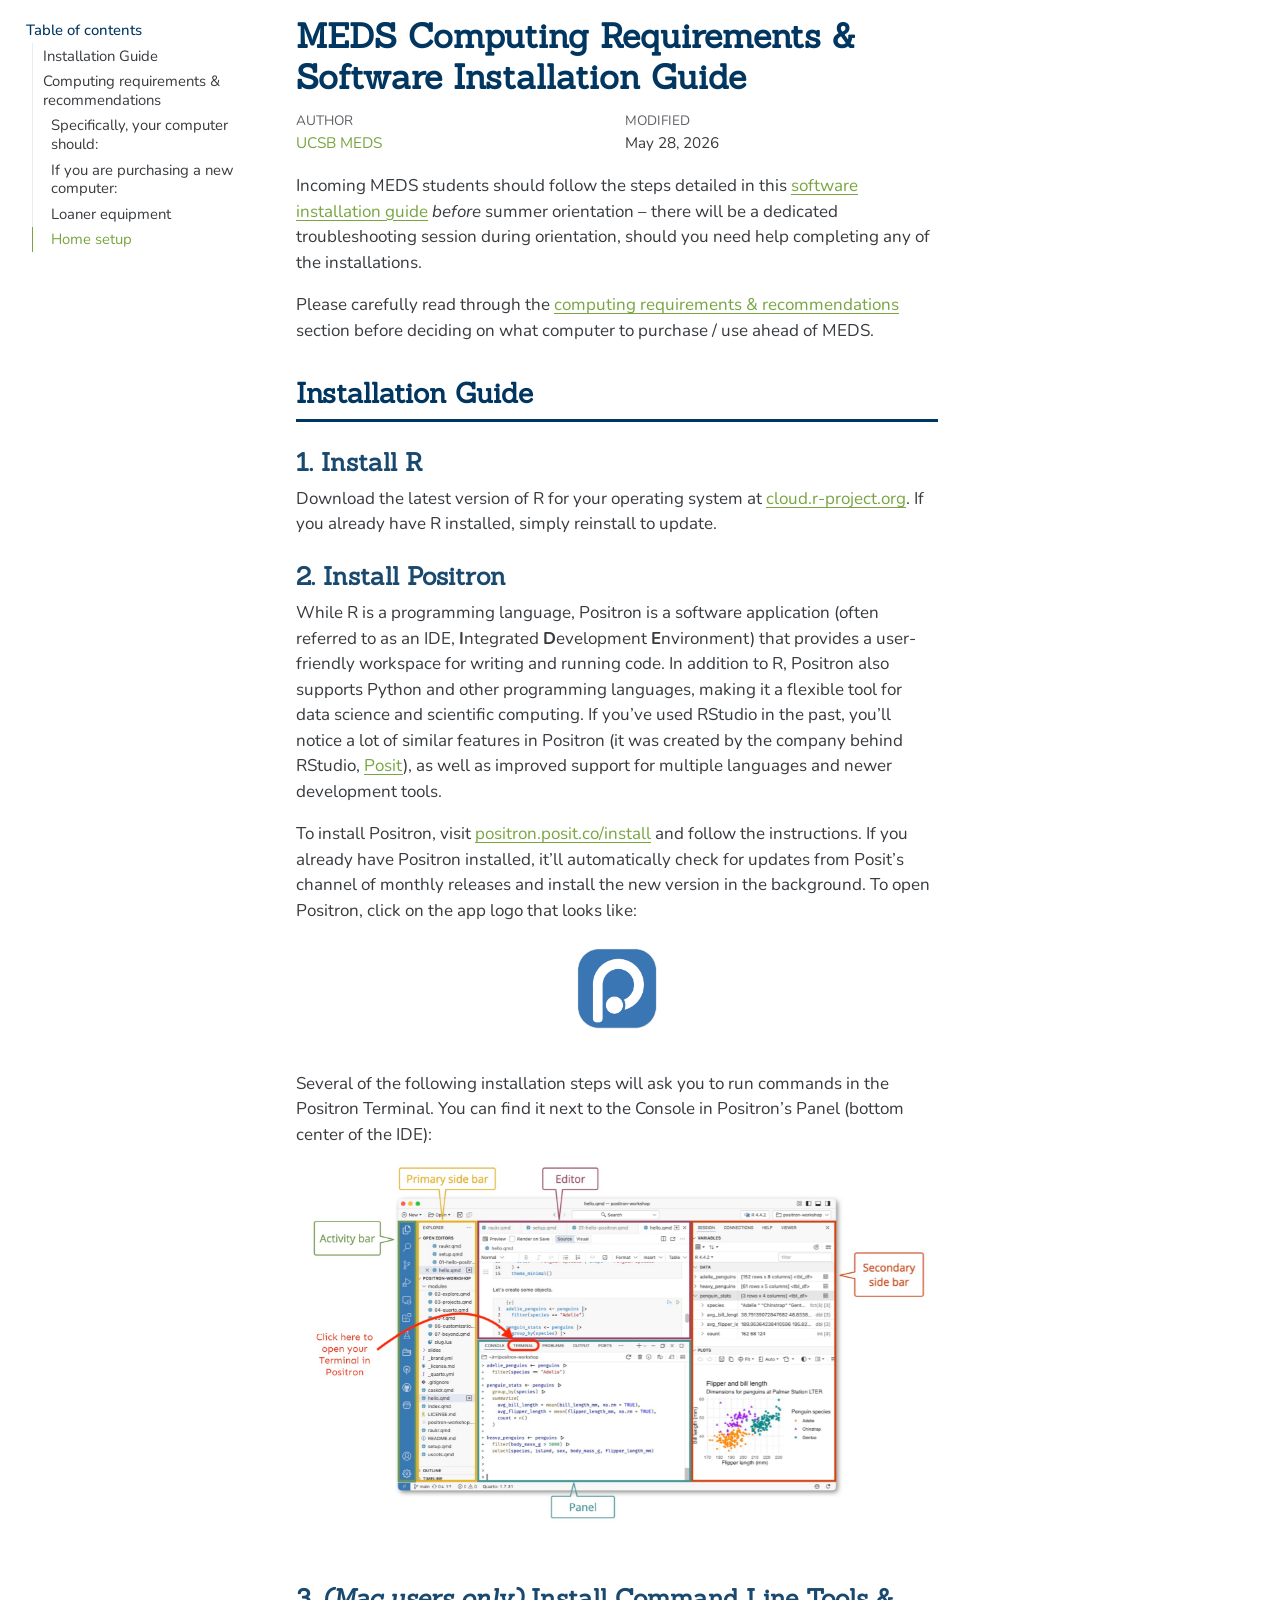
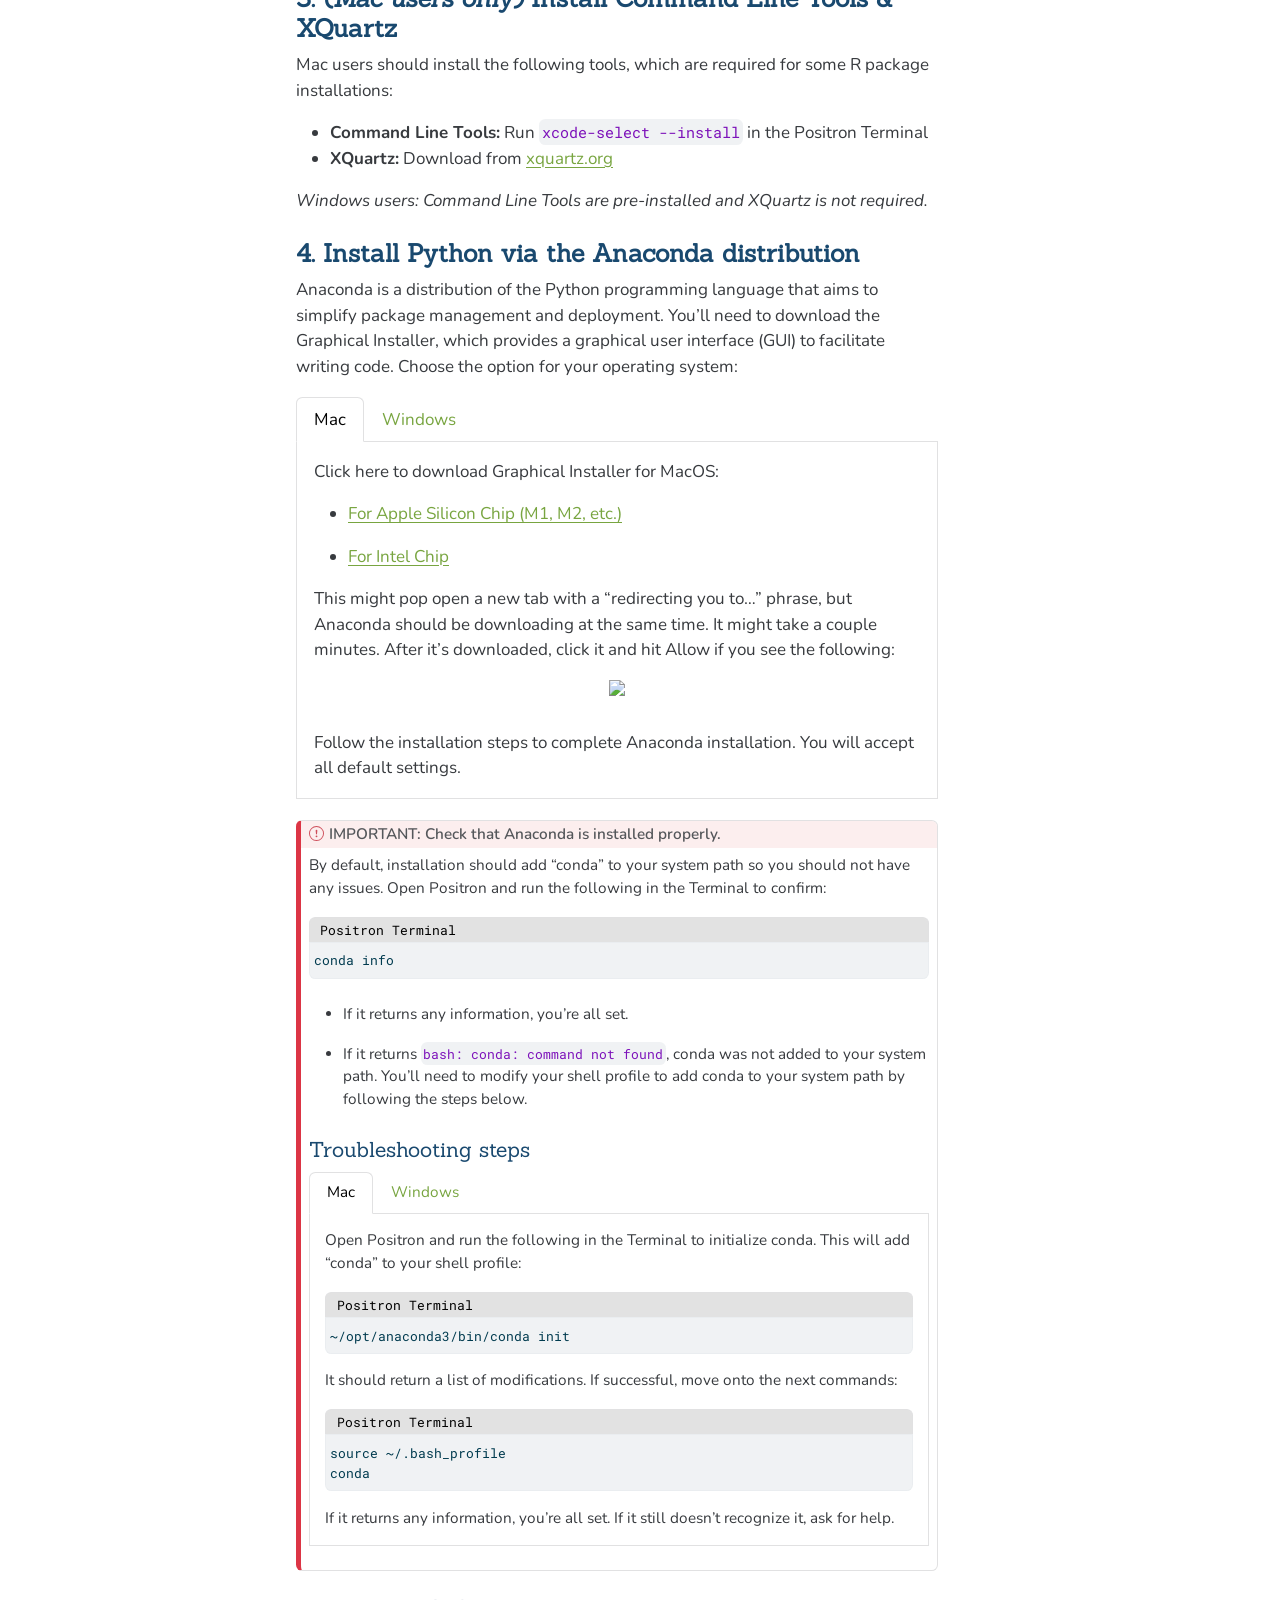
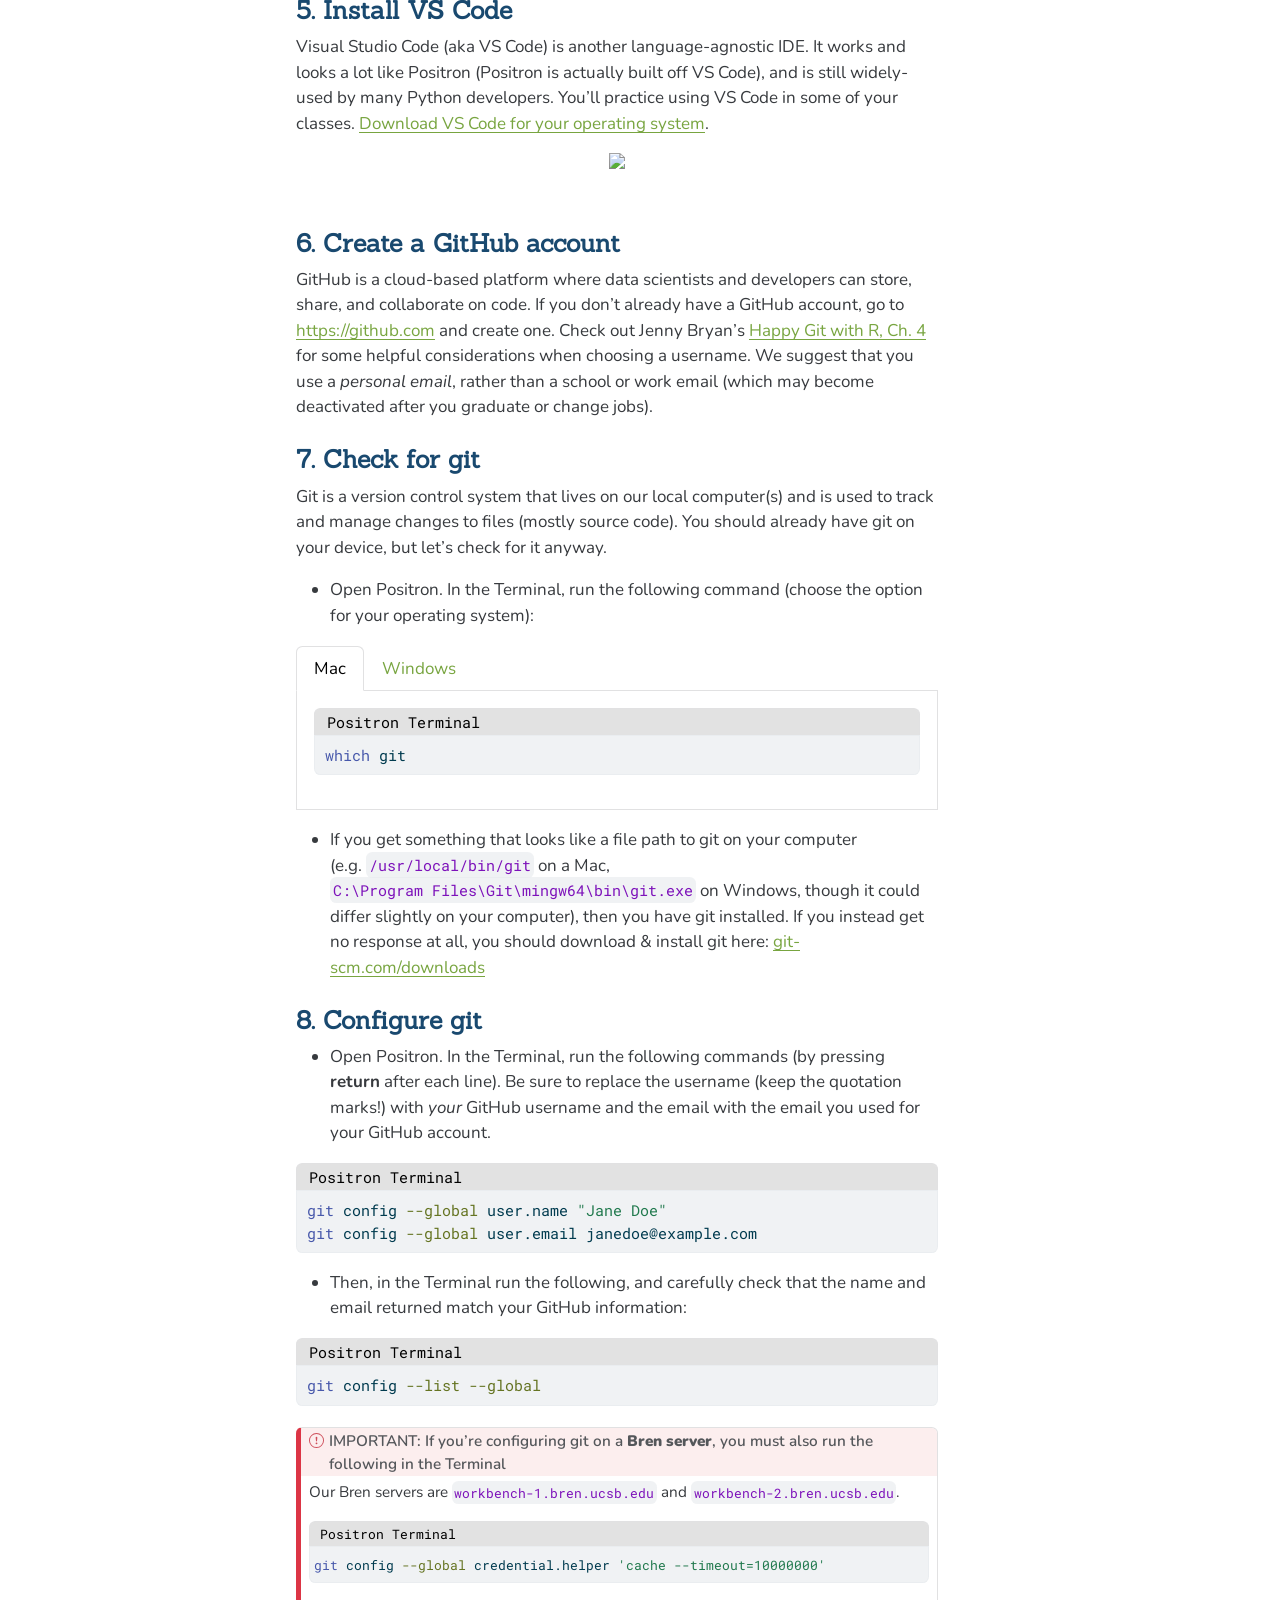
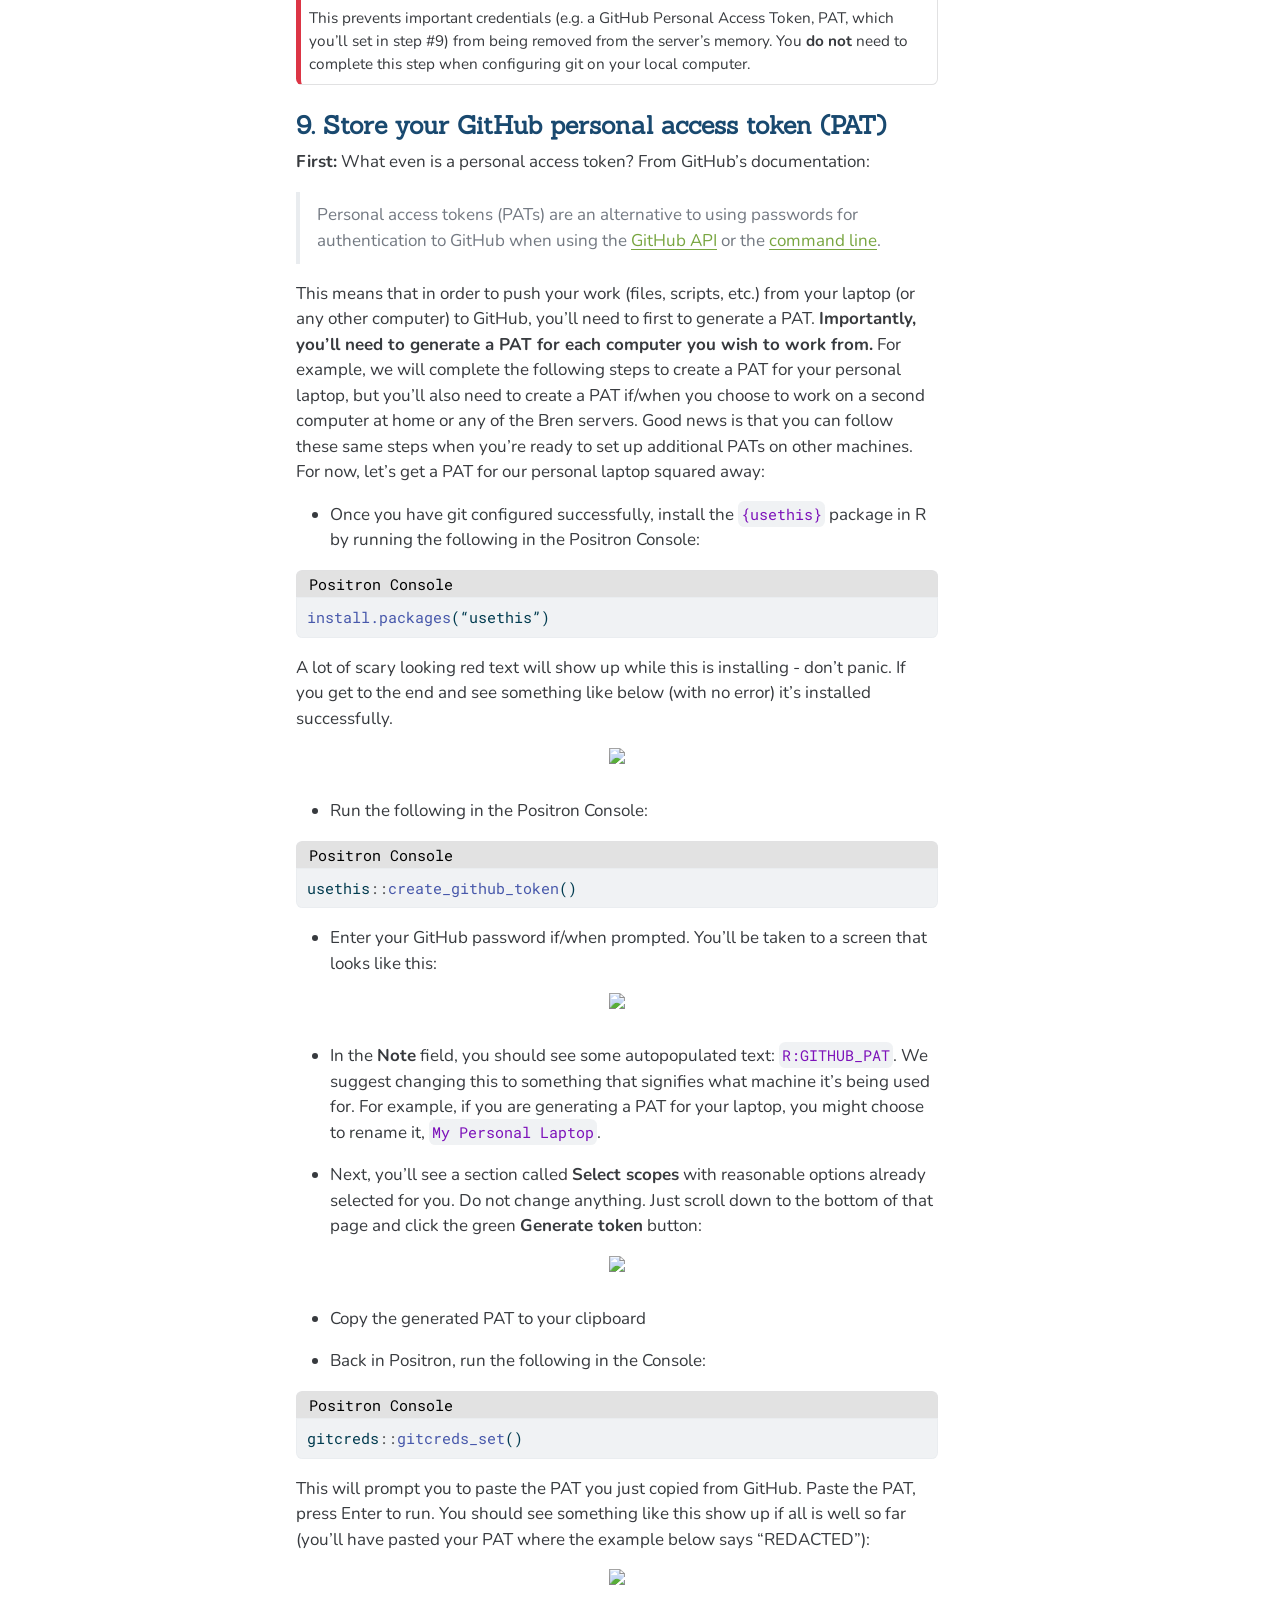
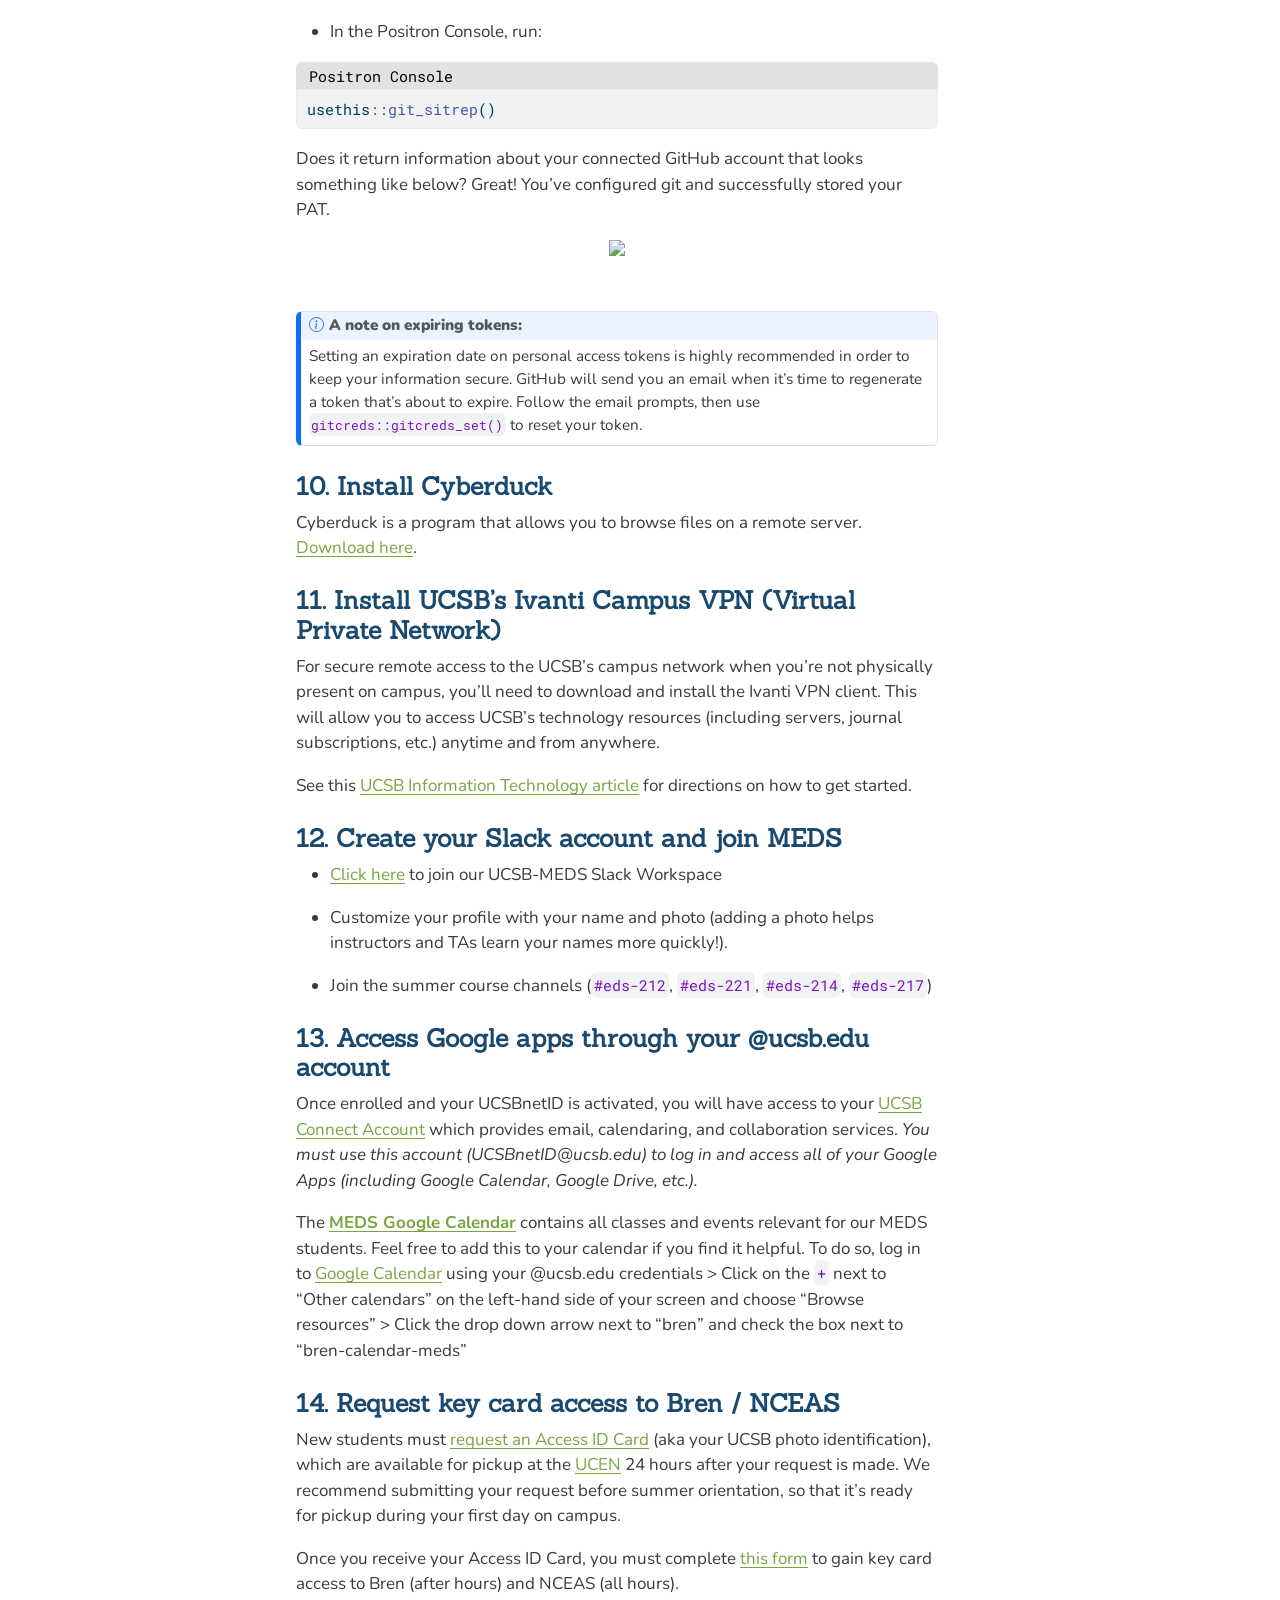
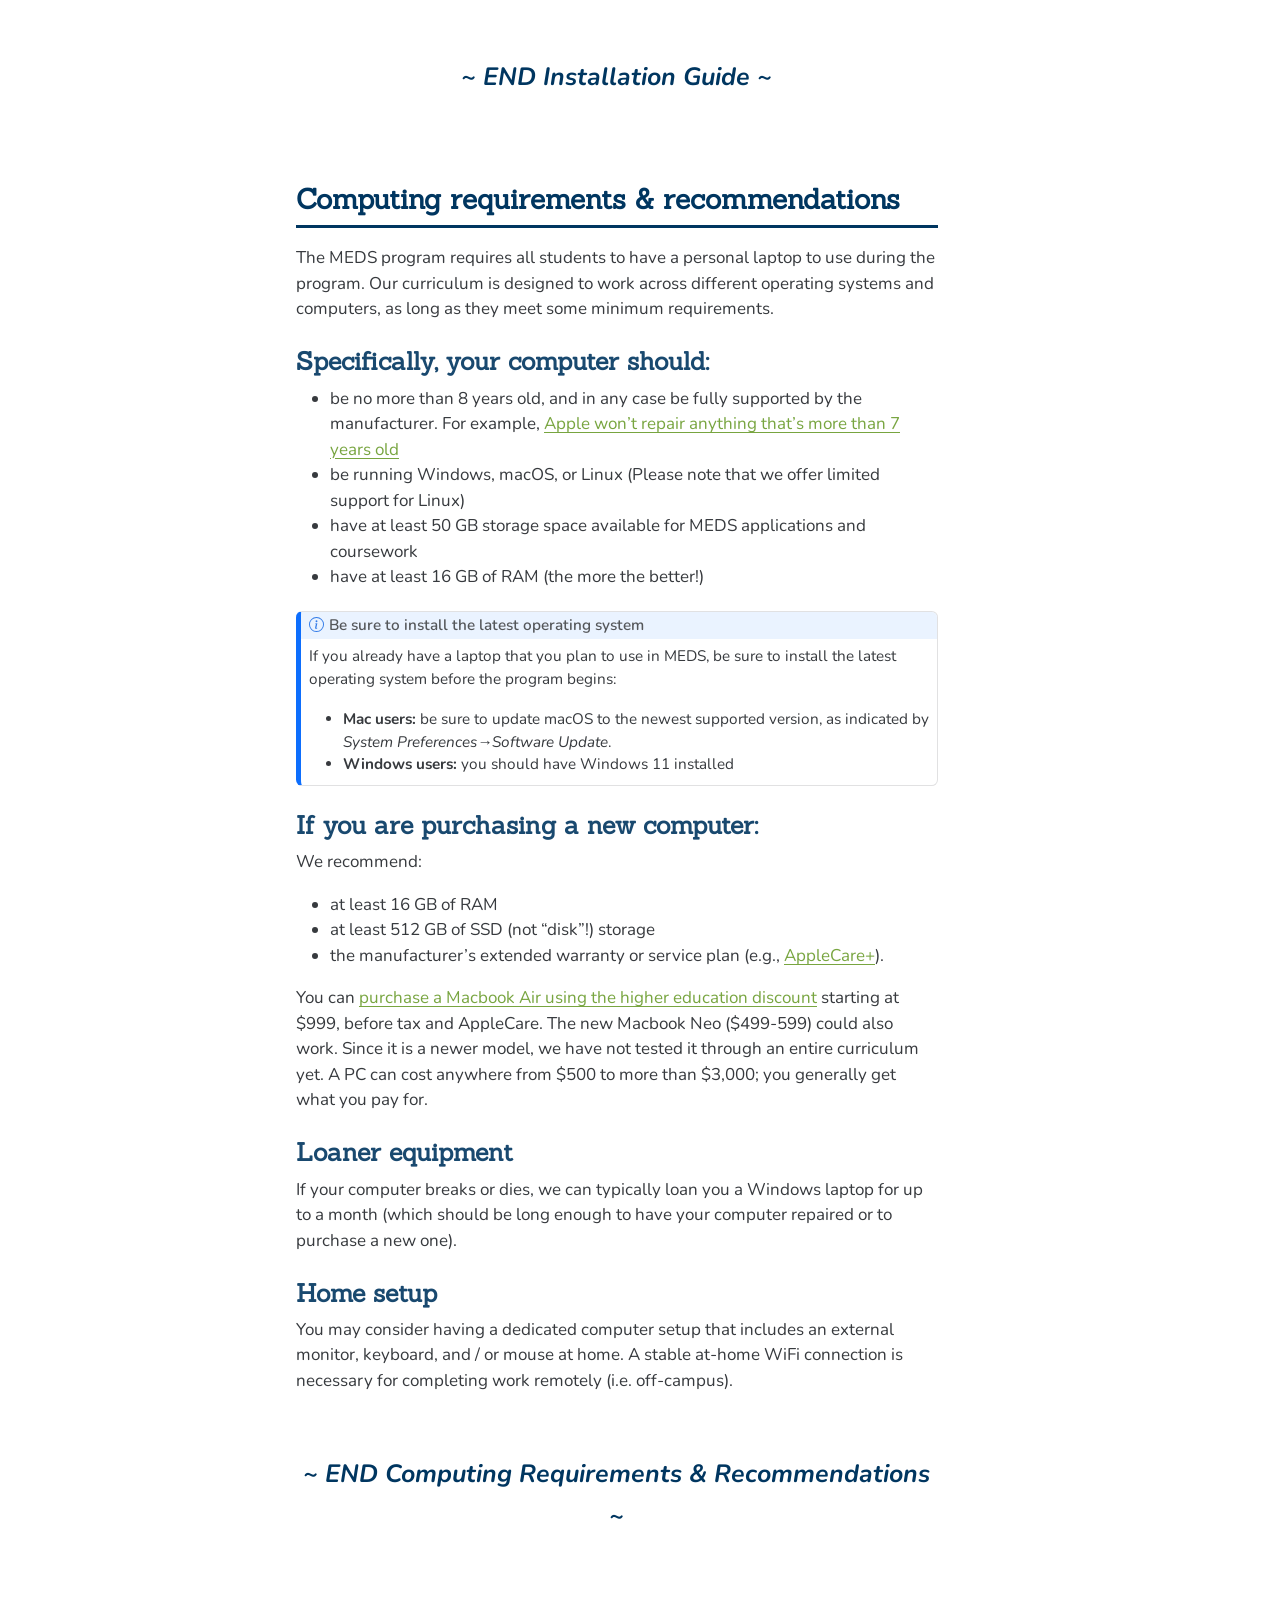
==== commit 5ad1422f: "added back index.html" ====
--- a/index.html
+++ b/index.html
@@ -605,15 +605,13 @@
 <section id="req-comp-specs" class="level3">
 <h3 class="anchored" data-anchor-id="req-comp-specs">Specifically, your computer should:</h3>
 <ul>
-<li>be no more than 4 years old, and in any case be fully supported by the manufacturer. For example, <a href="https://support.apple.com/en-us/HT201624">Apple won’t repair anything that’s more than 7 years old</a><br>
+<li>be no more than 8 years old, and in any case be fully supported by the manufacturer. For example, <a href="https://support.apple.com/en-us/HT201624">Apple won’t repair anything that’s more than 7 years old</a><br>
 </li>
 <li>be running Windows, macOS, or Linux (Please note that we offer limited support for Linux)<br>
 </li>
 <li>have at least 50 GB storage space available for MEDS applications and coursework<br>
 </li>
-<li>have at least 8 GB of RAM (the more the better!)<br>
-</li>
-<li>have a 64-bit CPU</li>
+<li>have at least 16 GB of RAM (the more the better!)</li>
 </ul>
 <div class="callout callout-style-default callout-note callout-titled">
 <div class="callout-header d-flex align-content-center">
@@ -628,7 +626,7 @@
 <p>If you already have a laptop that you plan to use in MEDS, be sure to install the latest operating system before the program begins:</p>
 <ul>
 <li><strong>Mac users:</strong> be sure to update macOS to the newest supported version, as indicated by <em>System Preferences→Software Update</em>.</li>
-<li><strong>Windows users:</strong> you should have Windows 10 installed <!-- but if you don't, you can [purchase Windows 10 Education for $14.99 from UCSB](https://ucsb.onthehub.com/WebStore/OfferingDetails.aspx?o=14f7e678-4731-e511-940e-b8ca3a5db7a1).  --></li>
+<li><strong>Windows users:</strong> you should have Windows 11 installed</li>
 </ul>
 </div>
 </div>
@@ -642,7 +640,7 @@
 <li>the manufacturer’s extended warranty or service plan (e.g., <a href="https://www.apple.com/support/products/mac/">AppleCare+</a>).</li>
 </ul>
 <!-- ~~If you are trying to decide between Mac and Windows we would recommend a Mac, but if you purchase or already have a Windows PC, don’t worry that will be just fine as long as it meets our minimum requirements.~~ Choosing between a Mac and Windows machine (aka a PC) can be a personal and / or financial preference. If you're having trouble deciding between the two, we recommend a Mac -- these are popular and user-friendly machines, and the majority of our instructors / staff are Mac users. -->
-<p>You can <a href="https://www.apple.com/us-hed/shop">purchase a Macbook Air using the higher education discount</a> starting at $899, before tax and AppleCare. A PC can cost anywhere from $500 to more than $3,000; you generally get what you pay for.</p>
+<p>You can <a href="https://www.apple.com/us-hed/shop">purchase a Macbook Air using the higher education discount</a> starting at $999, before tax and AppleCare. The new Macbook Neo ($499-599) could also work. Since it is a newer model, we have not tested it through an entire curriculum yet. A PC can cost anywhere from $500 to more than $3,000; you generally get what you pay for.</p>
 </section>
 <section id="loaner-equipment" class="level3">
 <h3 class="anchored" data-anchor-id="loaner-equipment">Loaner equipment</h3>
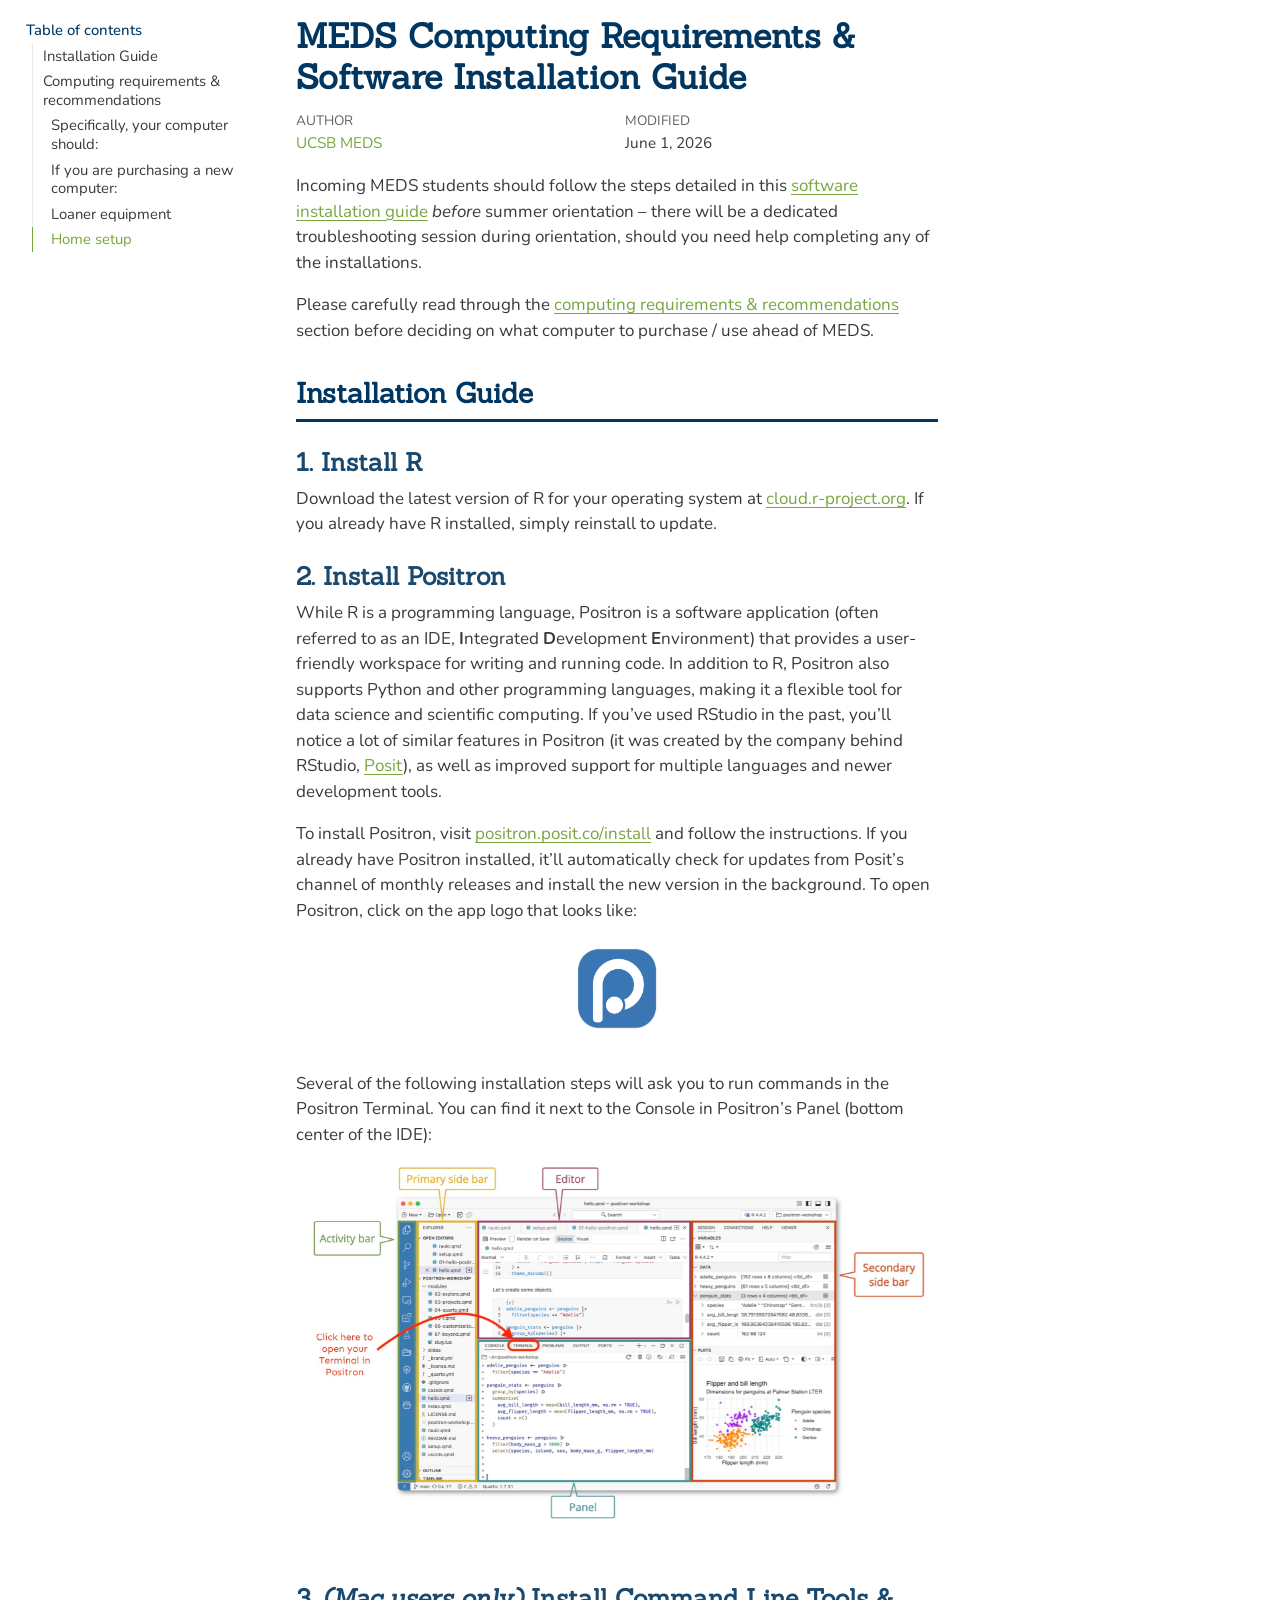
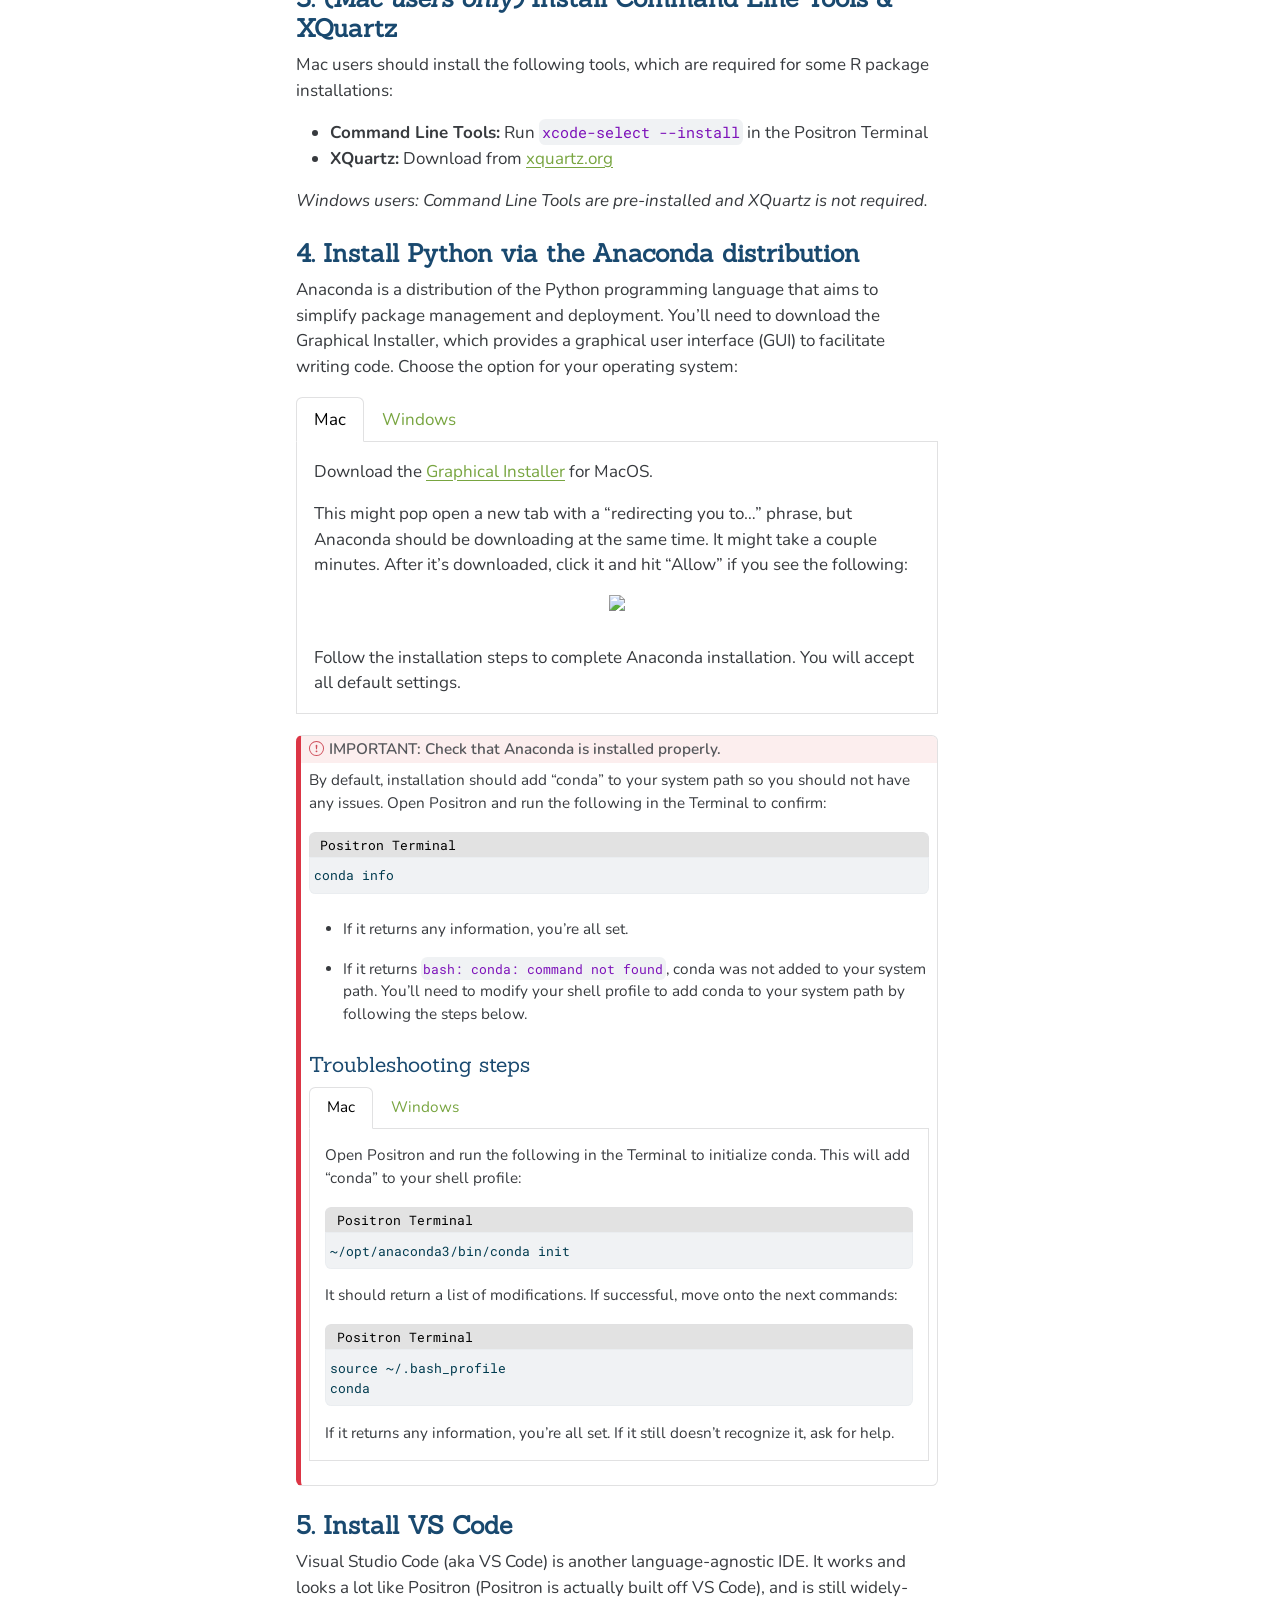
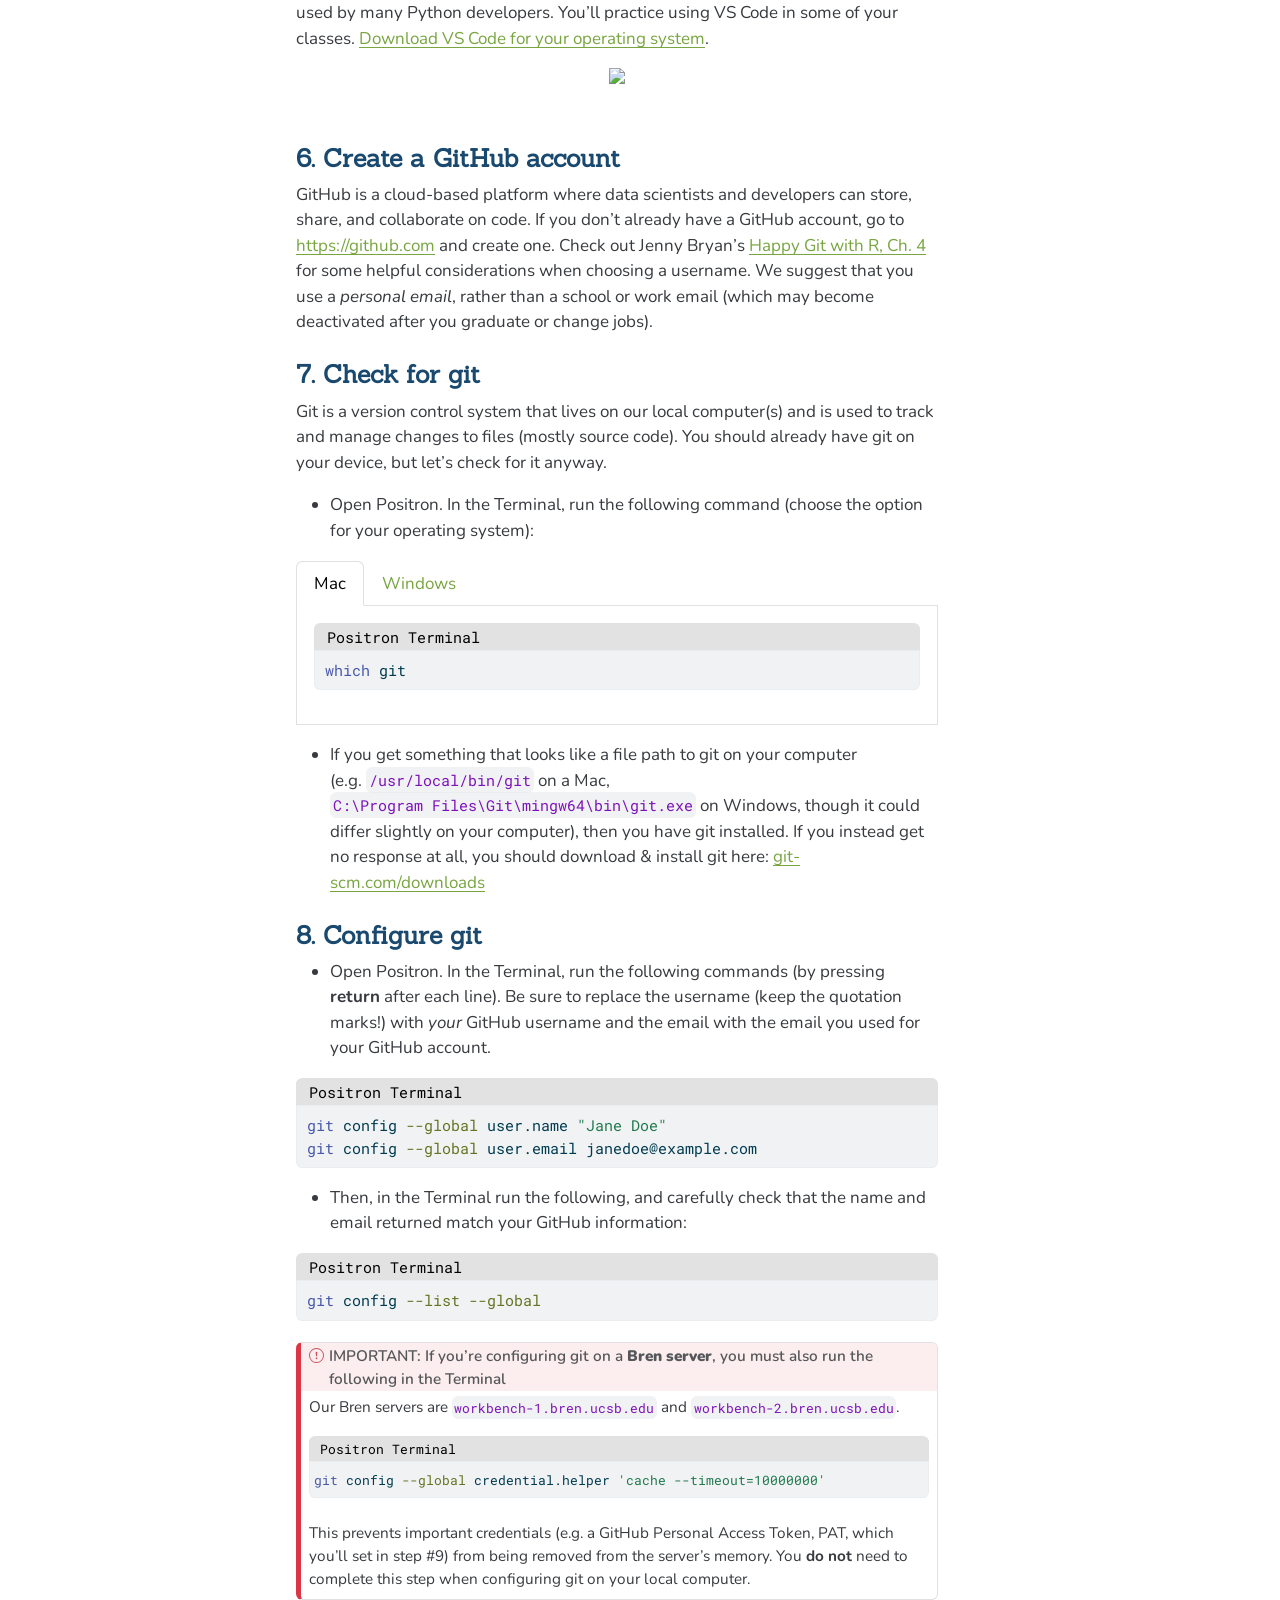
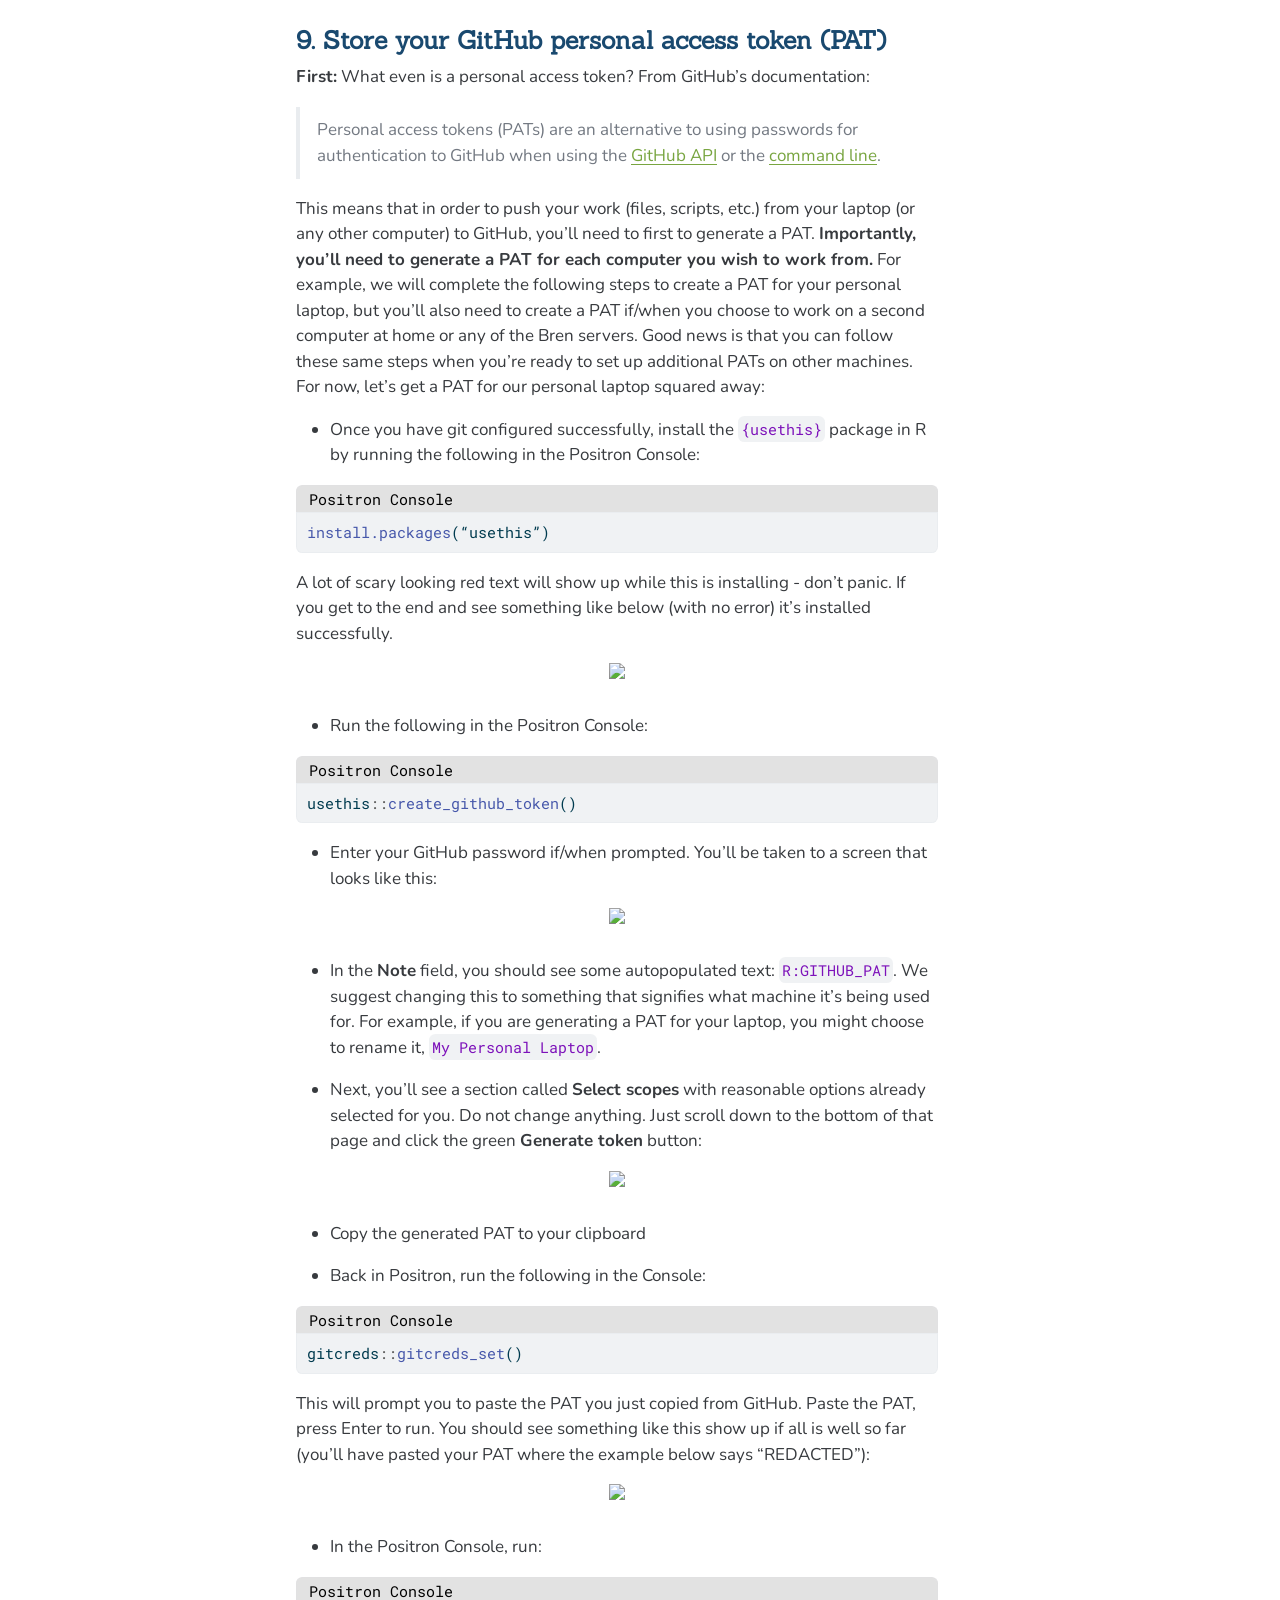
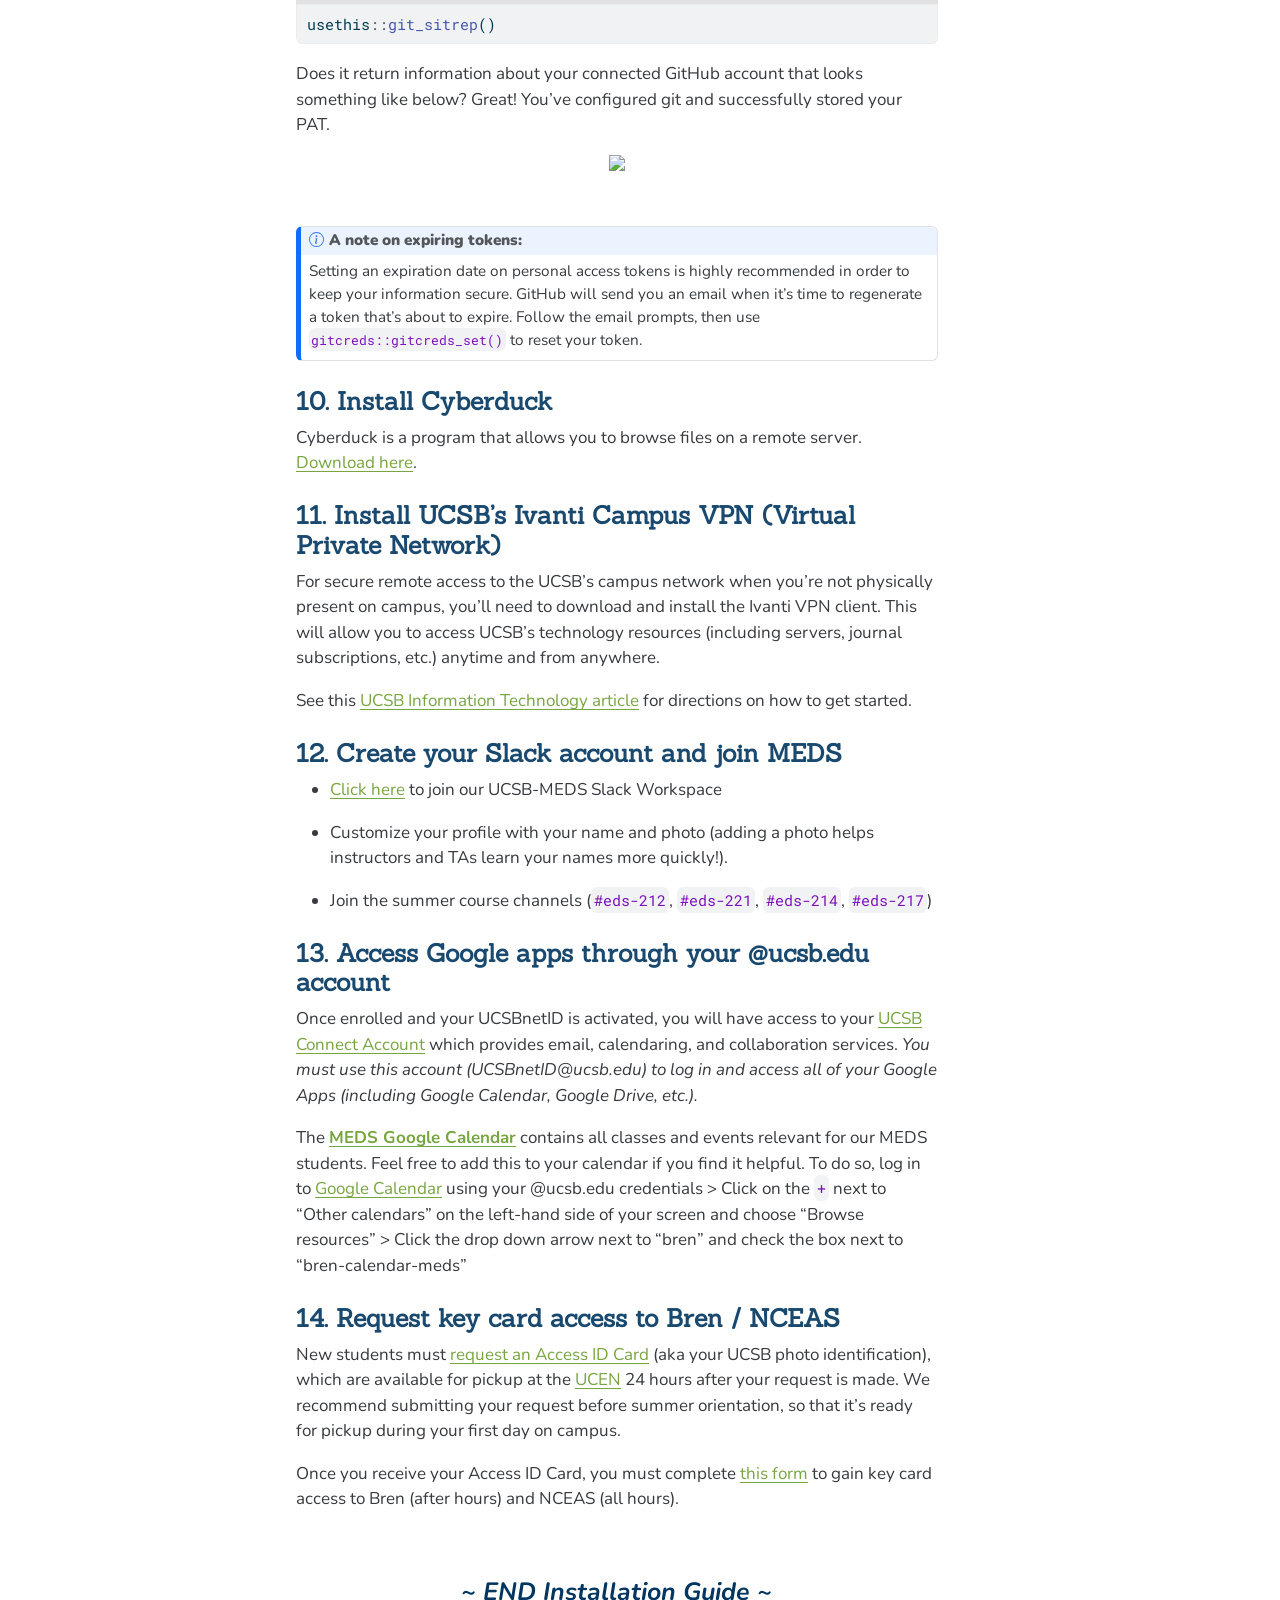
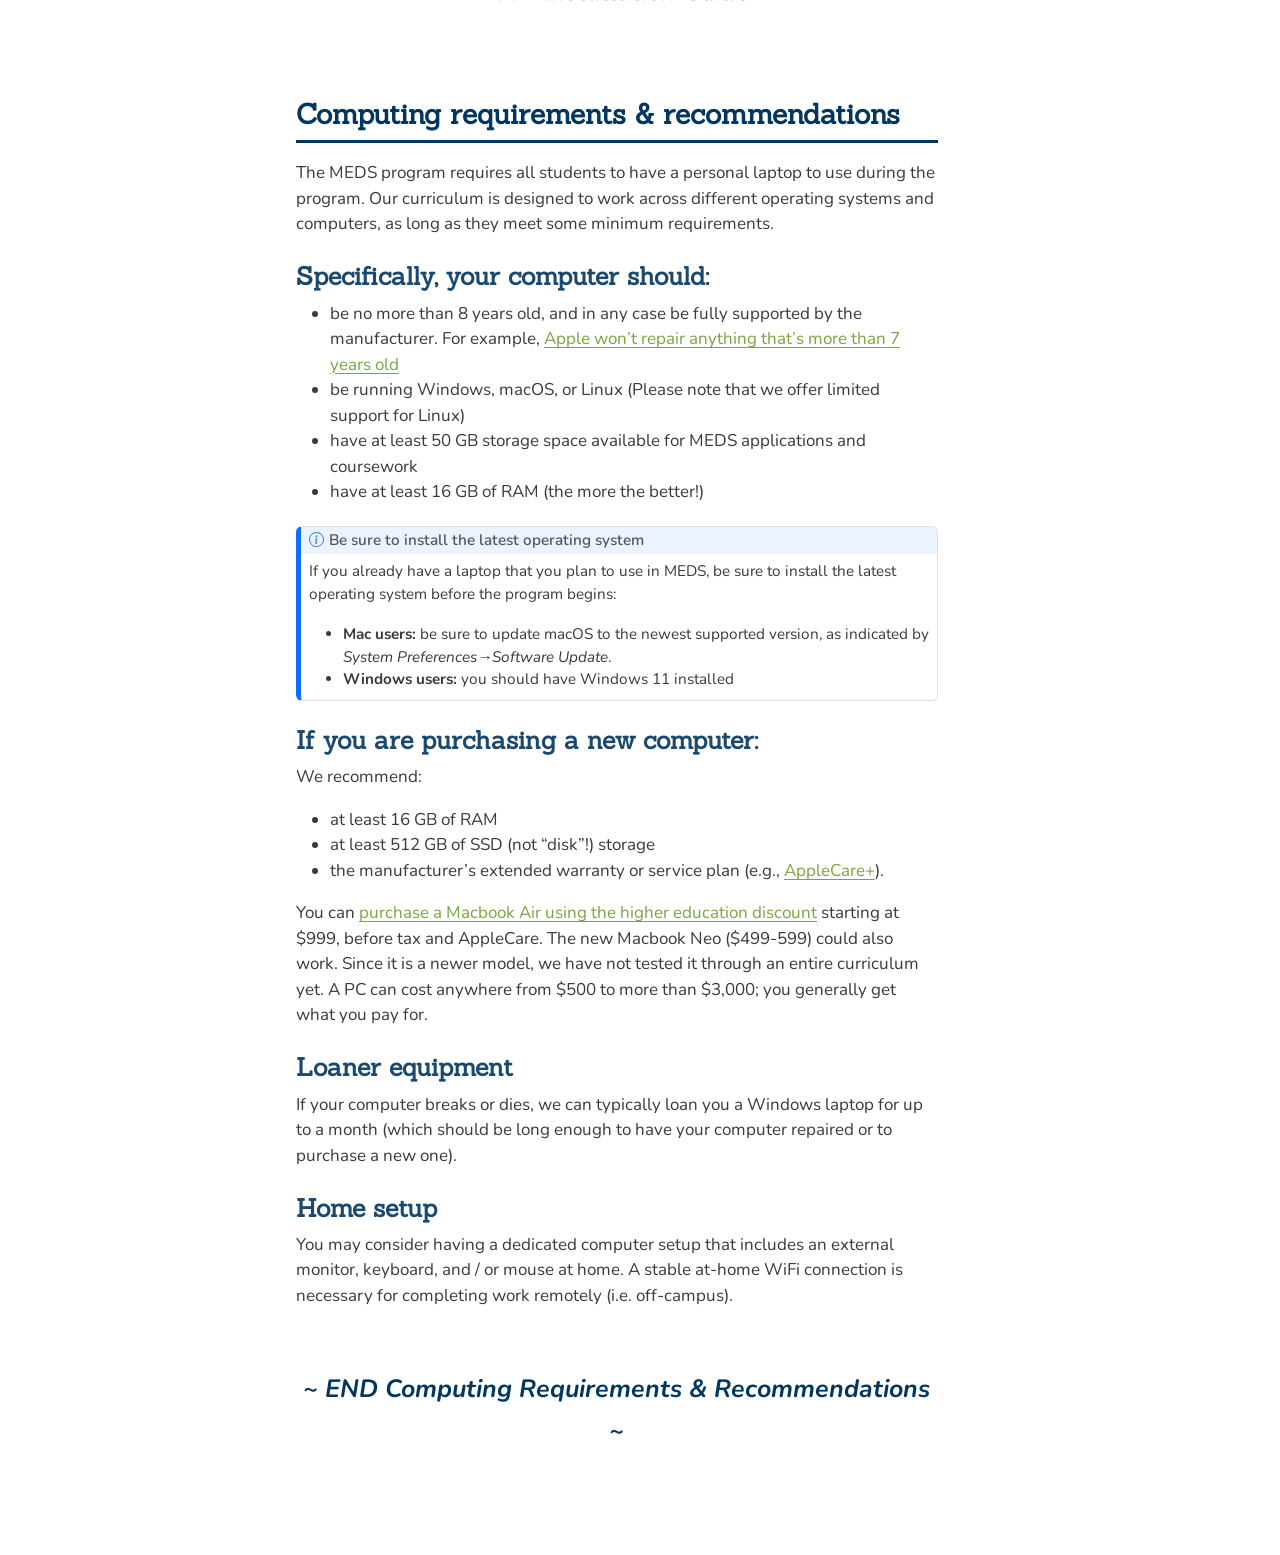
==== commit c1b164d7: "updated link to anaconda download (old links were outdated" ====
--- a/index.html
+++ b/index.html
@@ -139,7 +139,7 @@
     <div>
     <div class="quarto-title-meta-heading">Modified</div>
     <div class="quarto-title-meta-contents">
-      <p class="date-modified">May 28, 2026</p>
+      <p class="date-modified">June 1, 2026</p>
     </div>
   </div>
     
@@ -199,12 +199,8 @@
 <ul class="nav nav-tabs" role="tablist"><li class="nav-item" role="presentation"><a class="nav-link active" id="tabset-1-1-tab" data-bs-toggle="tab" data-bs-target="#tabset-1-1" role="tab" aria-controls="tabset-1-1" aria-selected="true" href=""><i class="fa-brands fa-apple" aria-label="apple"></i> Mac</a></li><li class="nav-item" role="presentation"><a class="nav-link" id="tabset-1-2-tab" data-bs-toggle="tab" data-bs-target="#tabset-1-2" role="tab" aria-controls="tabset-1-2" aria-selected="false" href=""><i class="fa-brands fa-windows" aria-label="windows"></i> Windows</a></li></ul>
 <div class="tab-content">
 <div id="tabset-1-1" class="tab-pane active" role="tabpanel" aria-labelledby="tabset-1-1-tab">
-<p>Click here to download Graphical Installer for MacOS:</p>
-<ul>
-<li><p><a href="https://repo.anaconda.com/archive/Anaconda3-2025.06-0-MacOSX-arm64.pkg" target="_blank">For Apple Silicon Chip (M1, M2, etc.)</a></p></li>
-<li><p><a href="https://repo.anaconda.com/archive/Anaconda3-2025.06-0-MacOSX-x86_64.pkg" target="_blank">For Intel Chip</a></p></li>
-</ul>
-<p>This might pop open a new tab with a “redirecting you to…” phrase, but Anaconda should be downloading at the same time. It might take a couple minutes. After it’s downloaded, click it and hit Allow if you see the following:</p>
+<p>Download the <a href="https://www.anaconda.com/docs/getting-started/anaconda/install/overview" target="_blank">Graphical Installer</a> for MacOS.</p>
+<p>This might pop open a new tab with a “redirecting you to…” phrase, but Anaconda should be downloading at the same time. It might take a couple minutes. After it’s downloaded, click it and hit “Allow” if you see the following:</p>
 <div class="cell" data-layout-align="center">
 <div class="cell-output-display">
 <div class="quarto-figure quarto-figure-center">
@@ -217,7 +213,7 @@
 <p>Follow the installation steps to complete Anaconda installation. You will accept all default settings.</p>
 </div>
 <div id="tabset-1-2" class="tab-pane" role="tabpanel" aria-labelledby="tabset-1-2-tab">
-<p><a href="https://repo.anaconda.com/archive/Anaconda3-2024.02-1-Windows-x86_64.exe" target="_blank">Click here to download the 64-bit Graphical Installer Anaconda for Windows</a>. Run the executable to install, which will look something like this:</p>
+<p>Download the <a href="https://www.anaconda.com/docs/getting-started/anaconda/install/overview" target="_blank">Graphical Installer</a> for Windows. Run the executable to install, which will look something like this:</p>
 <div class="cell" data-layout-align="center">
 <div class="cell-output-display">
 <div class="quarto-figure quarto-figure-center">
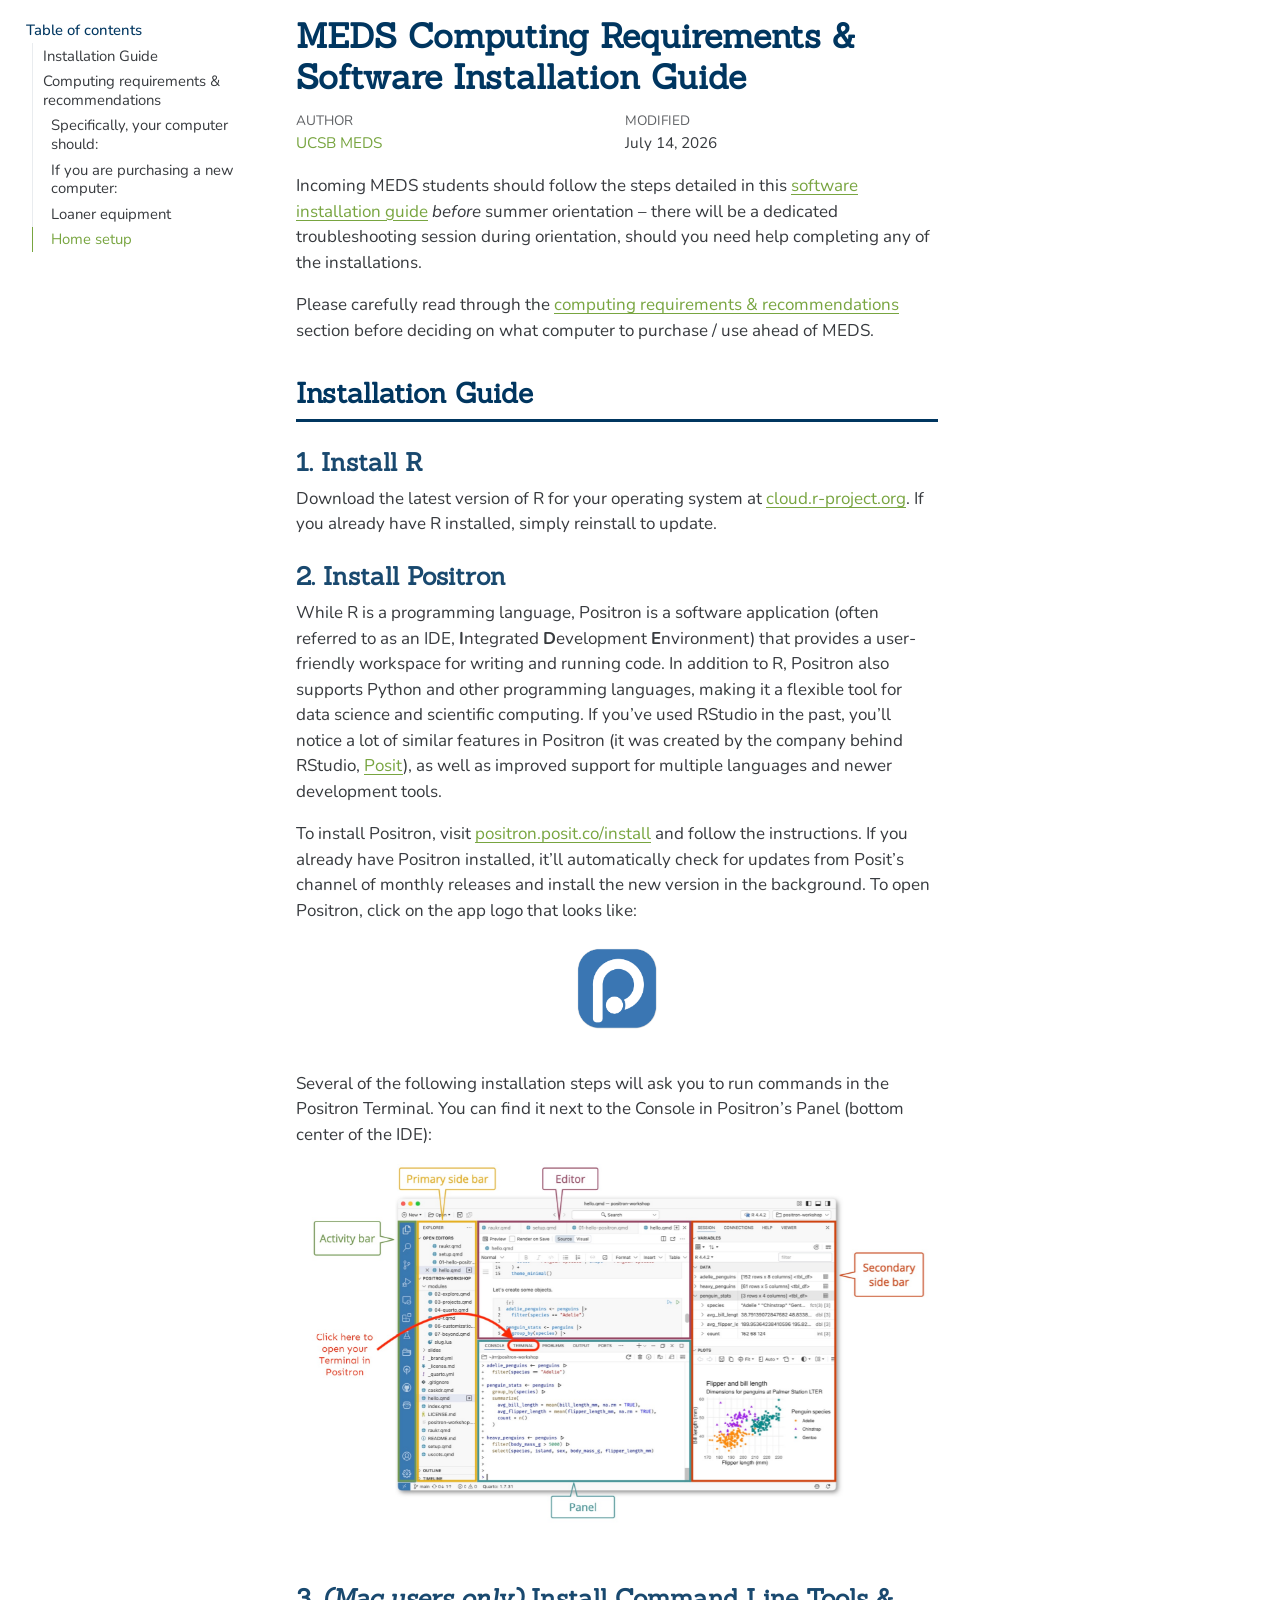
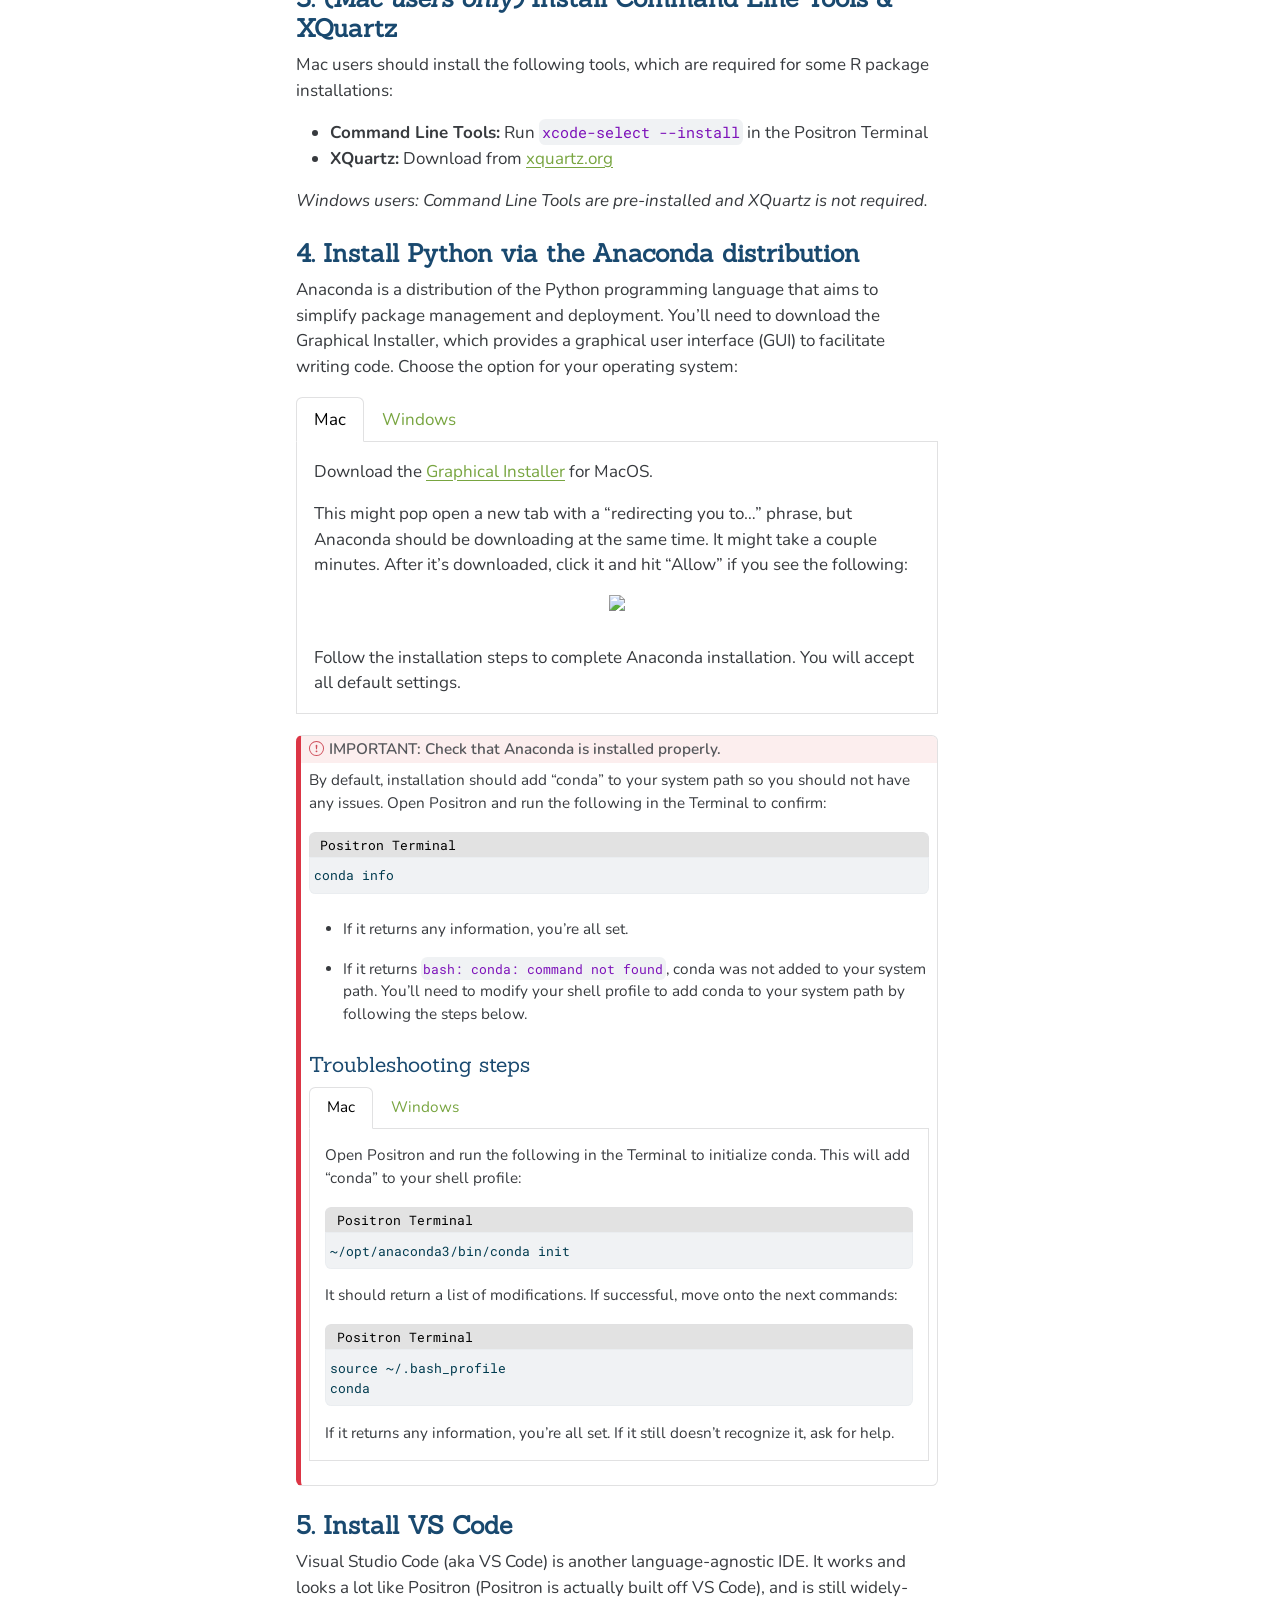
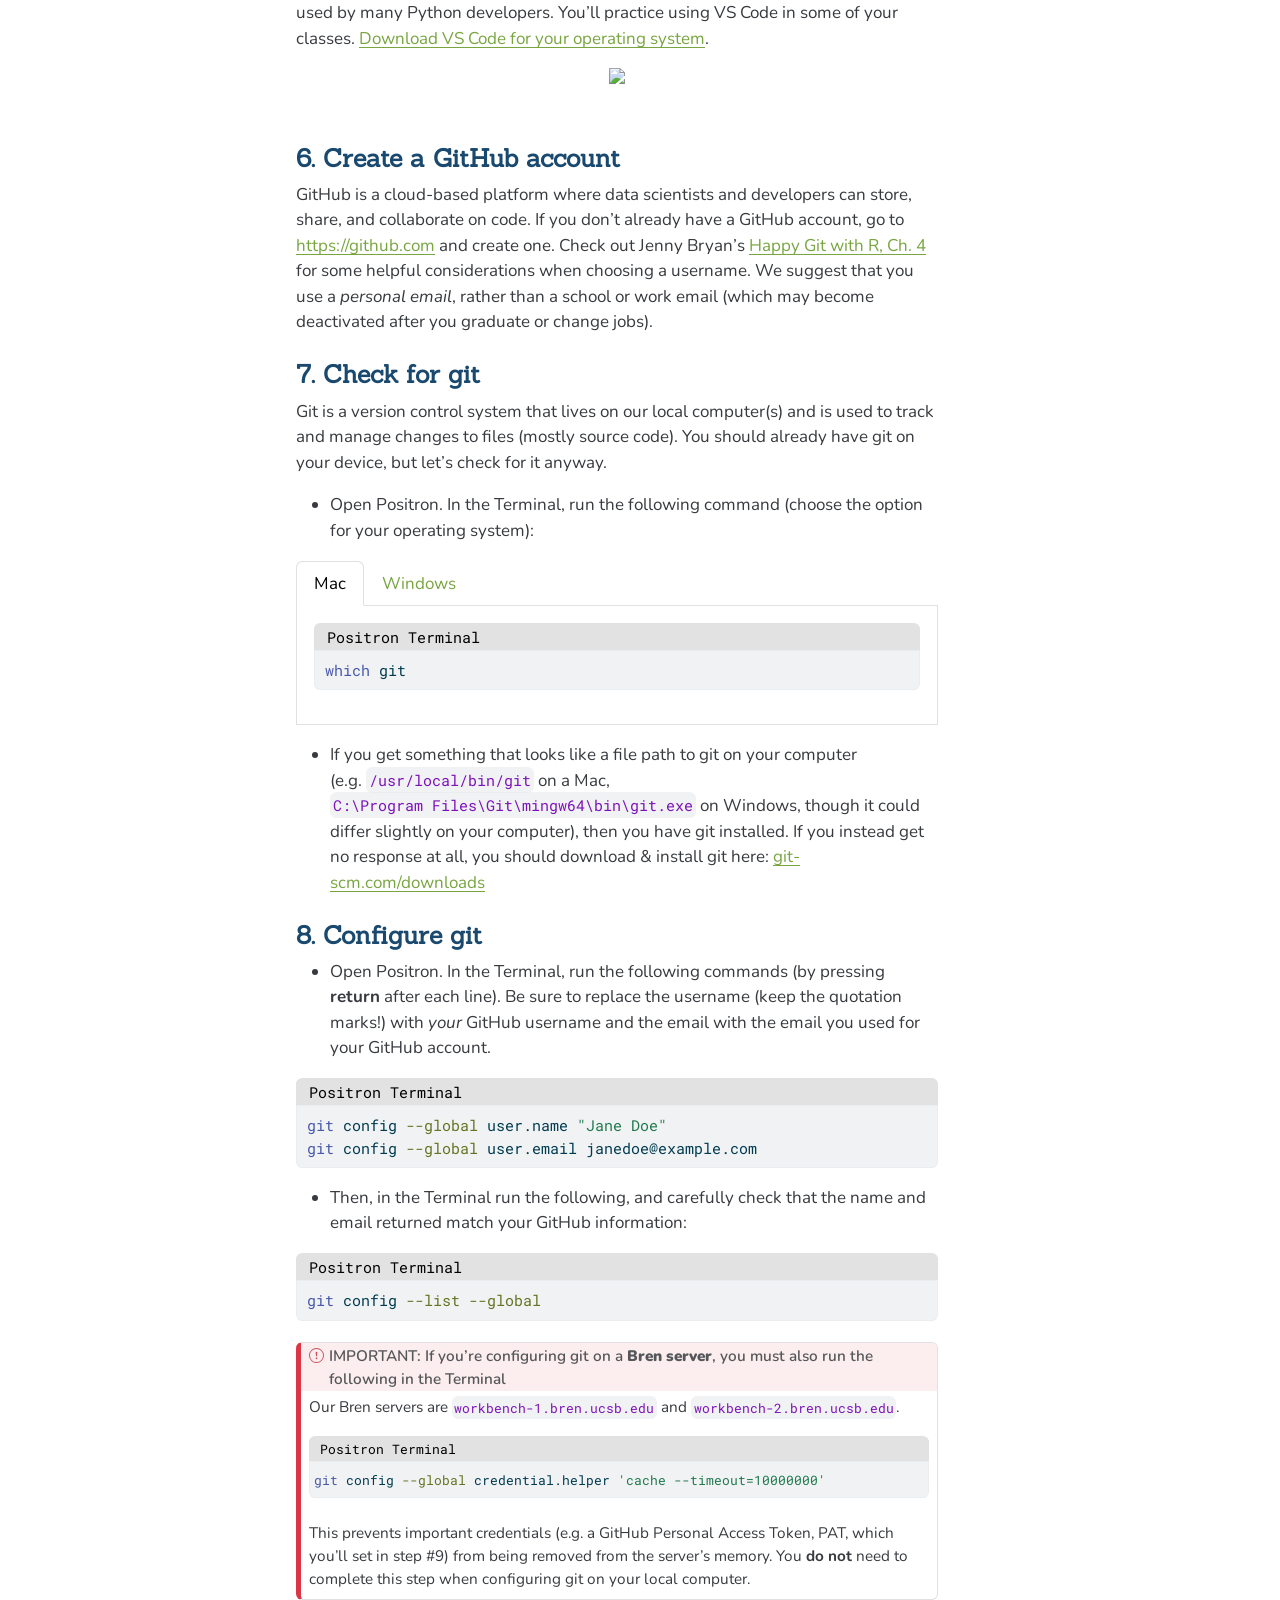
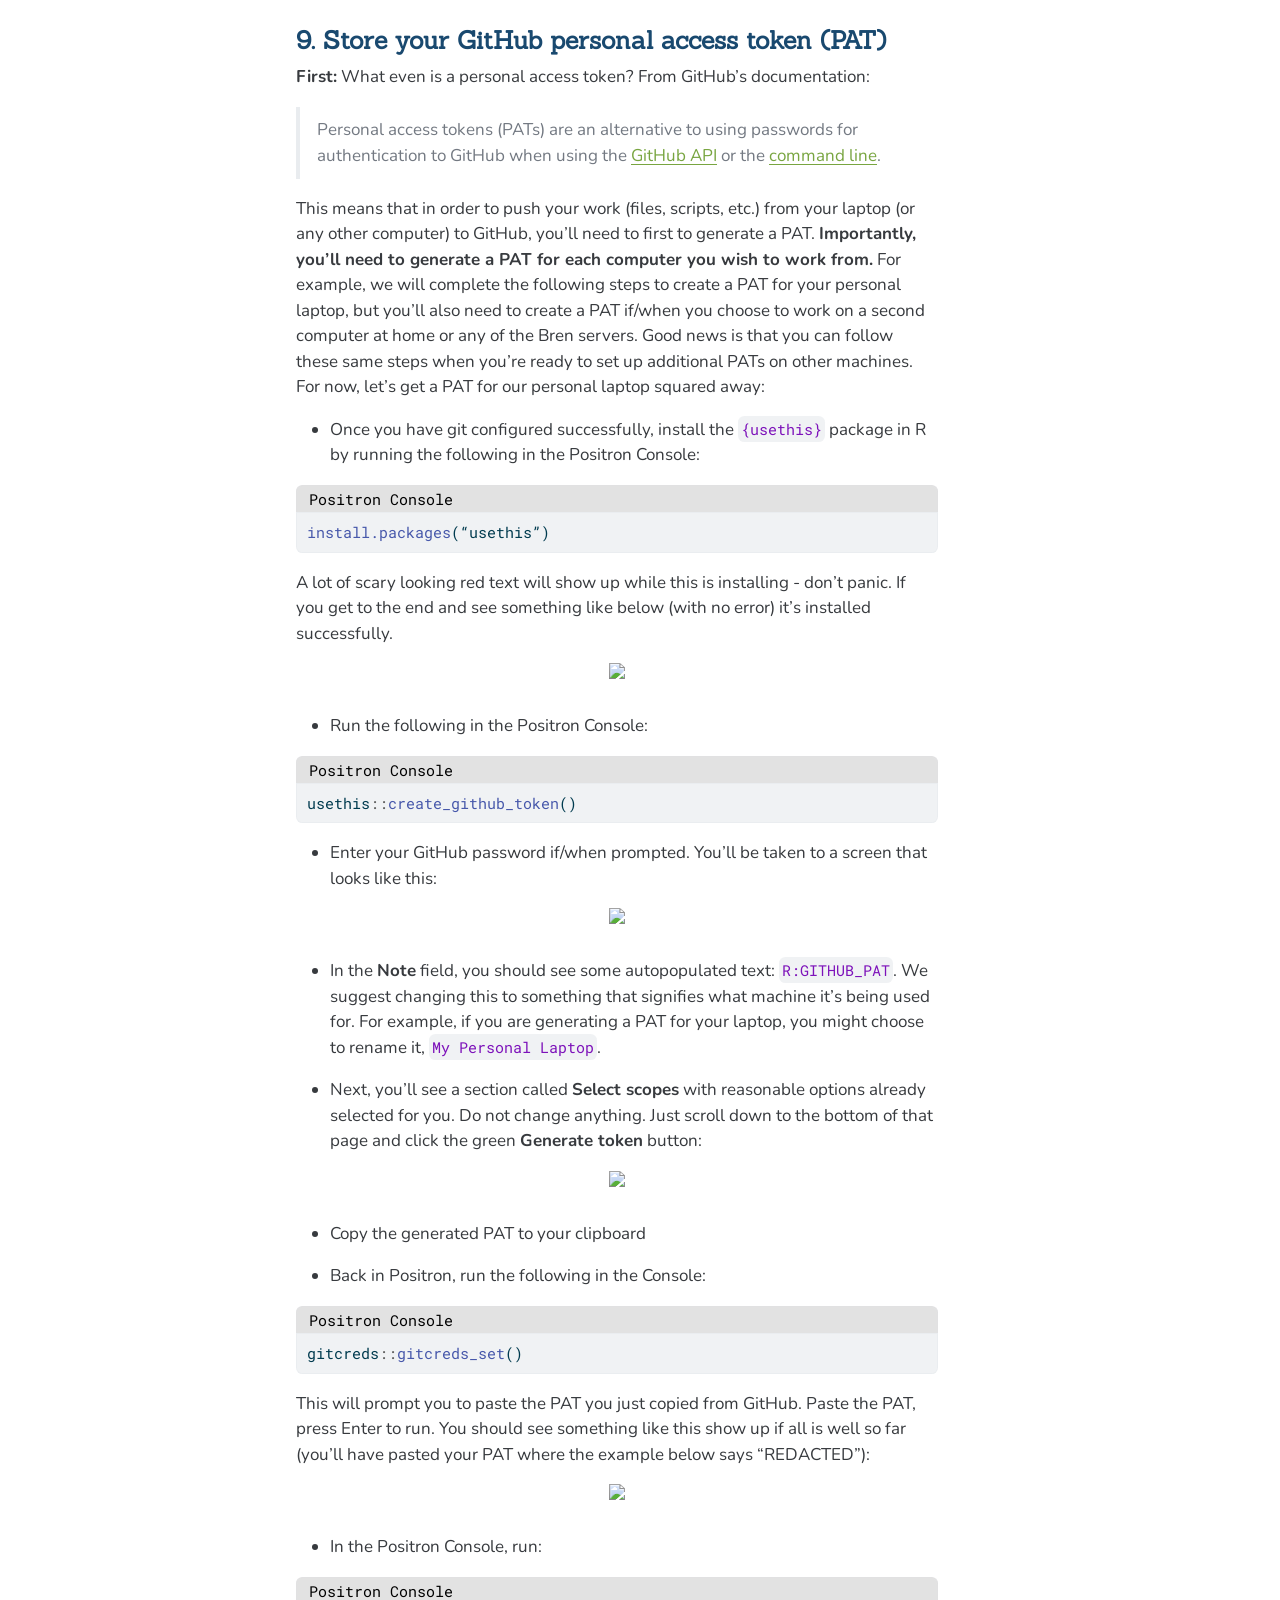
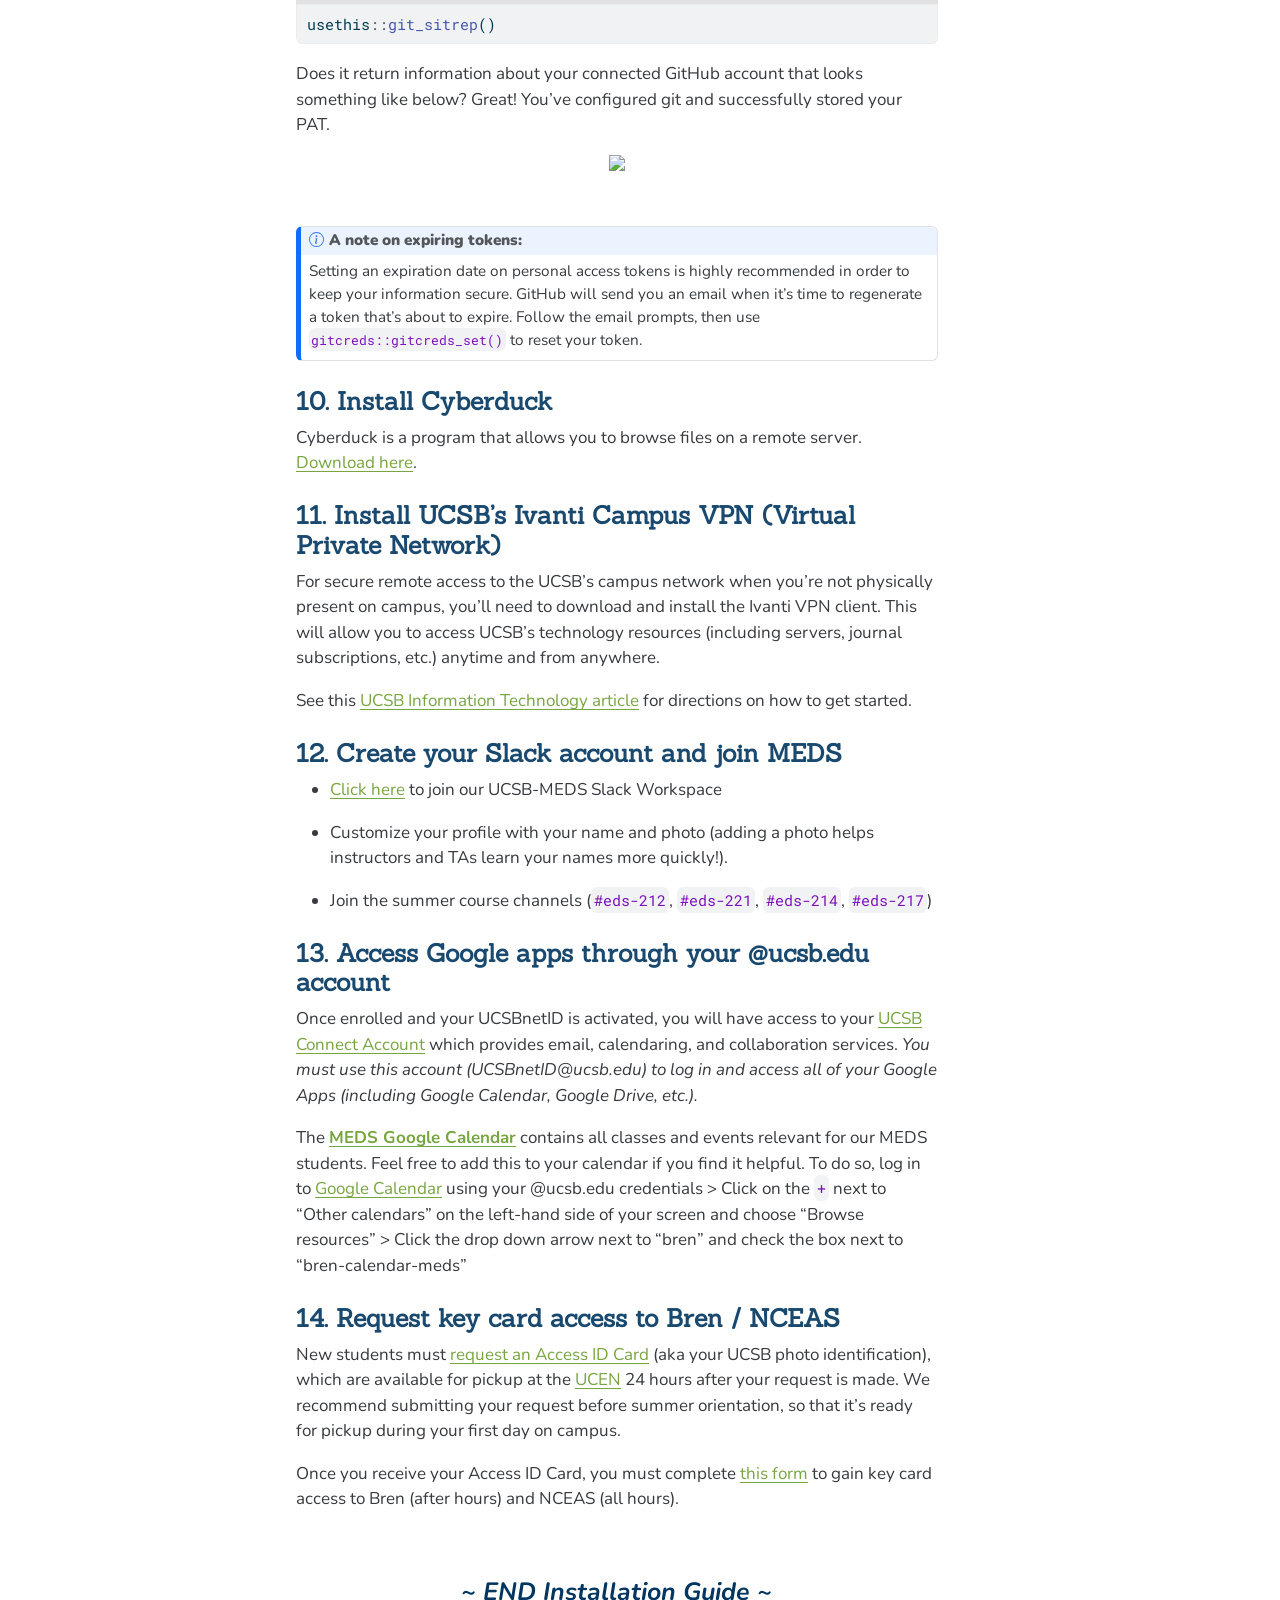
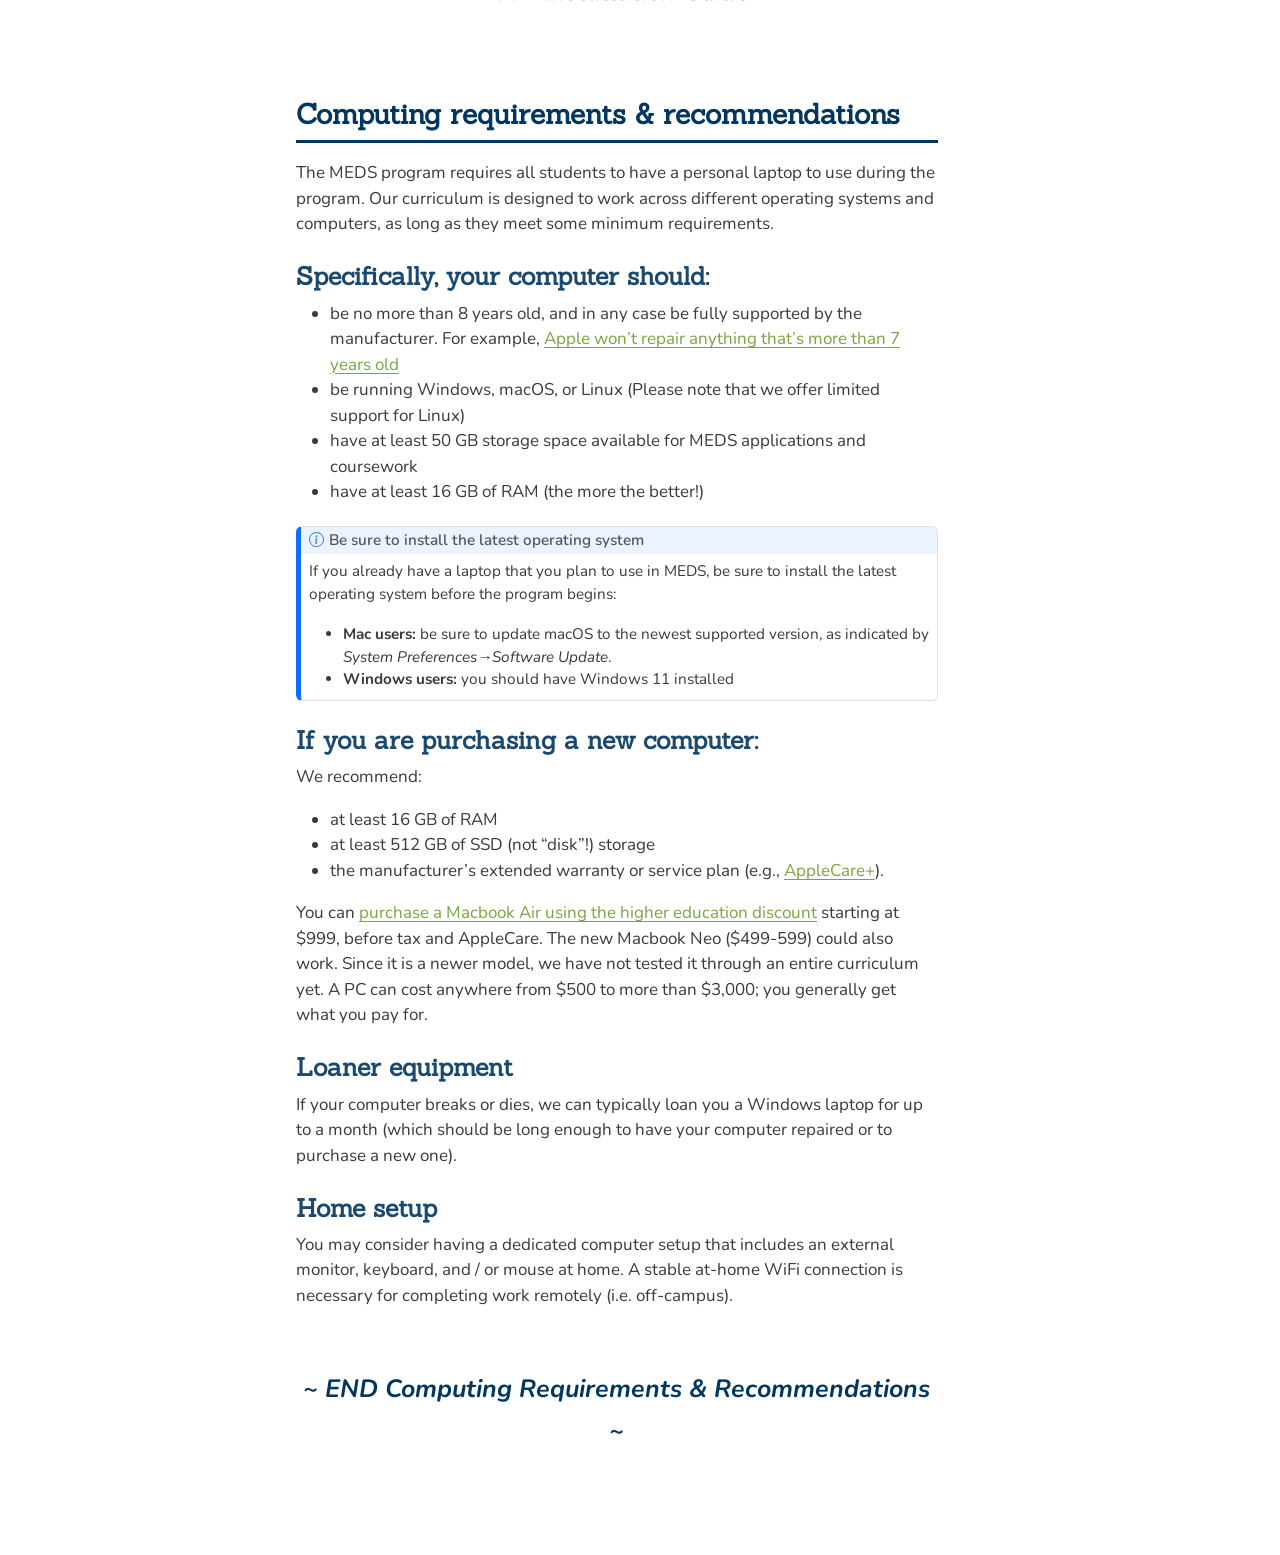
==== commit bc13f797: "updated quarto and rerendered to address polyfill security risk" ====
--- a/index.html
+++ b/index.html
@@ -2,7 +2,7 @@
 <html xmlns="http://www.w3.org/1999/xhtml" lang="en" xml:lang="en"><head>
 
 <meta charset="utf-8">
-<meta name="generator" content="quarto-1.9.37">
+<meta name="generator" content="quarto-1.9.38">
 
 <meta name="viewport" content="width=device-width, initial-scale=1.0, user-scalable=yes">
 
@@ -69,7 +69,7 @@
 <script src="index_files/libs/quarto-html/tippy.umd.min.js"></script>
 <script src="index_files/libs/quarto-html/anchor.min.js"></script>
 <link href="index_files/libs/quarto-html/tippy.css" rel="stylesheet">
-<link href="index_files/libs/quarto-html/quarto-syntax-highlighting-7fb60bd1f9e42841000a673aab780b30.css" rel="stylesheet" id="quarto-text-highlighting-styles">
+<link href="index_files/libs/quarto-html/quarto-syntax-highlighting-ee4c798a696f410de894479ed283eeec.css" rel="stylesheet" id="quarto-text-highlighting-styles">
 <script src="index_files/libs/bootstrap/bootstrap.min.js"></script>
 <link href="index_files/libs/bootstrap/bootstrap-icons.css" rel="stylesheet">
 <link href="index_files/libs/bootstrap/bootstrap-a232b1ac6ea095d0d519a6311f0f45b2.min.css" rel="stylesheet" append-hash="true" id="quarto-bootstrap" data-mode="light">
@@ -139,7 +139,7 @@
     <div>
     <div class="quarto-title-meta-heading">Modified</div>
     <div class="quarto-title-meta-contents">
-      <p class="date-modified">June 1, 2026</p>
+      <p class="date-modified">July 14, 2026</p>
     </div>
   </div>
     
--- a/index_files/libs/quarto-html/quarto-syntax-highlighting-ee4c798a696f410de894479ed283eeec.css
+++ b/index_files/libs/quarto-html/quarto-syntax-highlighting-ee4c798a696f410de894479ed283eeec.css
@@ -0,0 +1,236 @@
+/* quarto syntax highlight colors */
+:root {
+  --quarto-hl-ot-color: #003B4F;
+  --quarto-hl-at-color: #657422;
+  --quarto-hl-ss-color: #20794D;
+  --quarto-hl-an-color: #5E5E5E;
+  --quarto-hl-fu-color: #4758AB;
+  --quarto-hl-st-color: #20794D;
+  --quarto-hl-cf-color: #003B4F;
+  --quarto-hl-op-color: #5E5E5E;
+  --quarto-hl-er-color: #AD0000;
+  --quarto-hl-bn-color: #AD0000;
+  --quarto-hl-al-color: #AD0000;
+  --quarto-hl-va-color: #111111;
+  --quarto-hl-bu-color: inherit;
+  --quarto-hl-ex-color: inherit;
+  --quarto-hl-pp-color: #AD0000;
+  --quarto-hl-in-color: #5E5E5E;
+  --quarto-hl-vs-color: #20794D;
+  --quarto-hl-wa-color: #5E5E5E;
+  --quarto-hl-do-color: #5E5E5E;
+  --quarto-hl-im-color: #00769E;
+  --quarto-hl-ch-color: #20794D;
+  --quarto-hl-dt-color: #AD0000;
+  --quarto-hl-fl-color: #AD0000;
+  --quarto-hl-co-color: #5E5E5E;
+  --quarto-hl-cv-color: #5E5E5E;
+  --quarto-hl-cn-color: #8f5902;
+  --quarto-hl-sc-color: #5E5E5E;
+  --quarto-hl-dv-color: #AD0000;
+  --quarto-hl-kw-color: #003B4F;
+}
+
+/* other quarto variables */
+:root {
+  --quarto-font-monospace: "Roboto Mono", monospace;
+}
+
+/* syntax highlight based on Pandoc's rules */
+pre > code.sourceCode > span {
+  color: #003B4F;
+}
+
+code.sourceCode > span {
+  color: #003B4F;
+}
+
+div.sourceCode,
+div.sourceCode pre.sourceCode {
+  color: #003B4F;
+}
+
+/* Normal */
+code span {
+  color: #003B4F;
+}
+
+/* Alert */
+code span.al {
+  color: #AD0000;
+  font-style: inherit;
+}
+
+/* Annotation */
+code span.an {
+  color: #5E5E5E;
+  font-style: inherit;
+}
+
+/* Attribute */
+code span.at {
+  color: #657422;
+  font-style: inherit;
+}
+
+/* BaseN */
+code span.bn {
+  color: #AD0000;
+  font-style: inherit;
+}
+
+/* BuiltIn */
+code span.bu {
+  font-style: inherit;
+}
+
+/* ControlFlow */
+code span.cf {
+  color: #003B4F;
+  font-weight: bold;
+  font-style: inherit;
+}
+
+/* Char */
+code span.ch {
+  color: #20794D;
+  font-style: inherit;
+}
+
+/* Constant */
+code span.cn {
+  color: #8f5902;
+  font-style: inherit;
+}
+
+/* Comment */
+code span.co {
+  color: #5E5E5E;
+  font-style: inherit;
+}
+
+/* CommentVar */
+code span.cv {
+  color: #5E5E5E;
+  font-style: italic;
+}
+
+/* Documentation */
+code span.do {
+  color: #5E5E5E;
+  font-style: italic;
+}
+
+/* DataType */
+code span.dt {
+  color: #AD0000;
+  font-style: inherit;
+}
+
+/* DecVal */
+code span.dv {
+  color: #AD0000;
+  font-style: inherit;
+}
+
+/* Error */
+code span.er {
+  color: #AD0000;
+  font-style: inherit;
+}
+
+/* Extension */
+code span.ex {
+  font-style: inherit;
+}
+
+/* Float */
+code span.fl {
+  color: #AD0000;
+  font-style: inherit;
+}
+
+/* Function */
+code span.fu {
+  color: #4758AB;
+  font-style: inherit;
+}
+
+/* Import */
+code span.im {
+  color: #00769E;
+  font-style: inherit;
+}
+
+/* Information */
+code span.in {
+  color: #5E5E5E;
+  font-style: inherit;
+}
+
+/* Keyword */
+code span.kw {
+  color: #003B4F;
+  font-weight: bold;
+  font-style: inherit;
+}
+
+/* Operator */
+code span.op {
+  color: #5E5E5E;
+  font-style: inherit;
+}
+
+/* Other */
+code span.ot {
+  color: #003B4F;
+  font-style: inherit;
+}
+
+/* Preprocessor */
+code span.pp {
+  color: #AD0000;
+  font-style: inherit;
+}
+
+/* SpecialChar */
+code span.sc {
+  color: #5E5E5E;
+  font-style: inherit;
+}
+
+/* SpecialString */
+code span.ss {
+  color: #20794D;
+  font-style: inherit;
+}
+
+/* String */
+code span.st {
+  color: #20794D;
+  font-style: inherit;
+}
+
+/* Variable */
+code span.va {
+  color: #111111;
+  font-style: inherit;
+}
+
+/* VerbatimString */
+code span.vs {
+  color: #20794D;
+  font-style: inherit;
+}
+
+/* Warning */
+code span.wa {
+  color: #5E5E5E;
+  font-style: italic;
+}
+
+.prevent-inlining {
+  content: "</";
+}
+
+/*# sourceMappingURL=b94c356ae9980efa143542ad001fba3f.css.map */
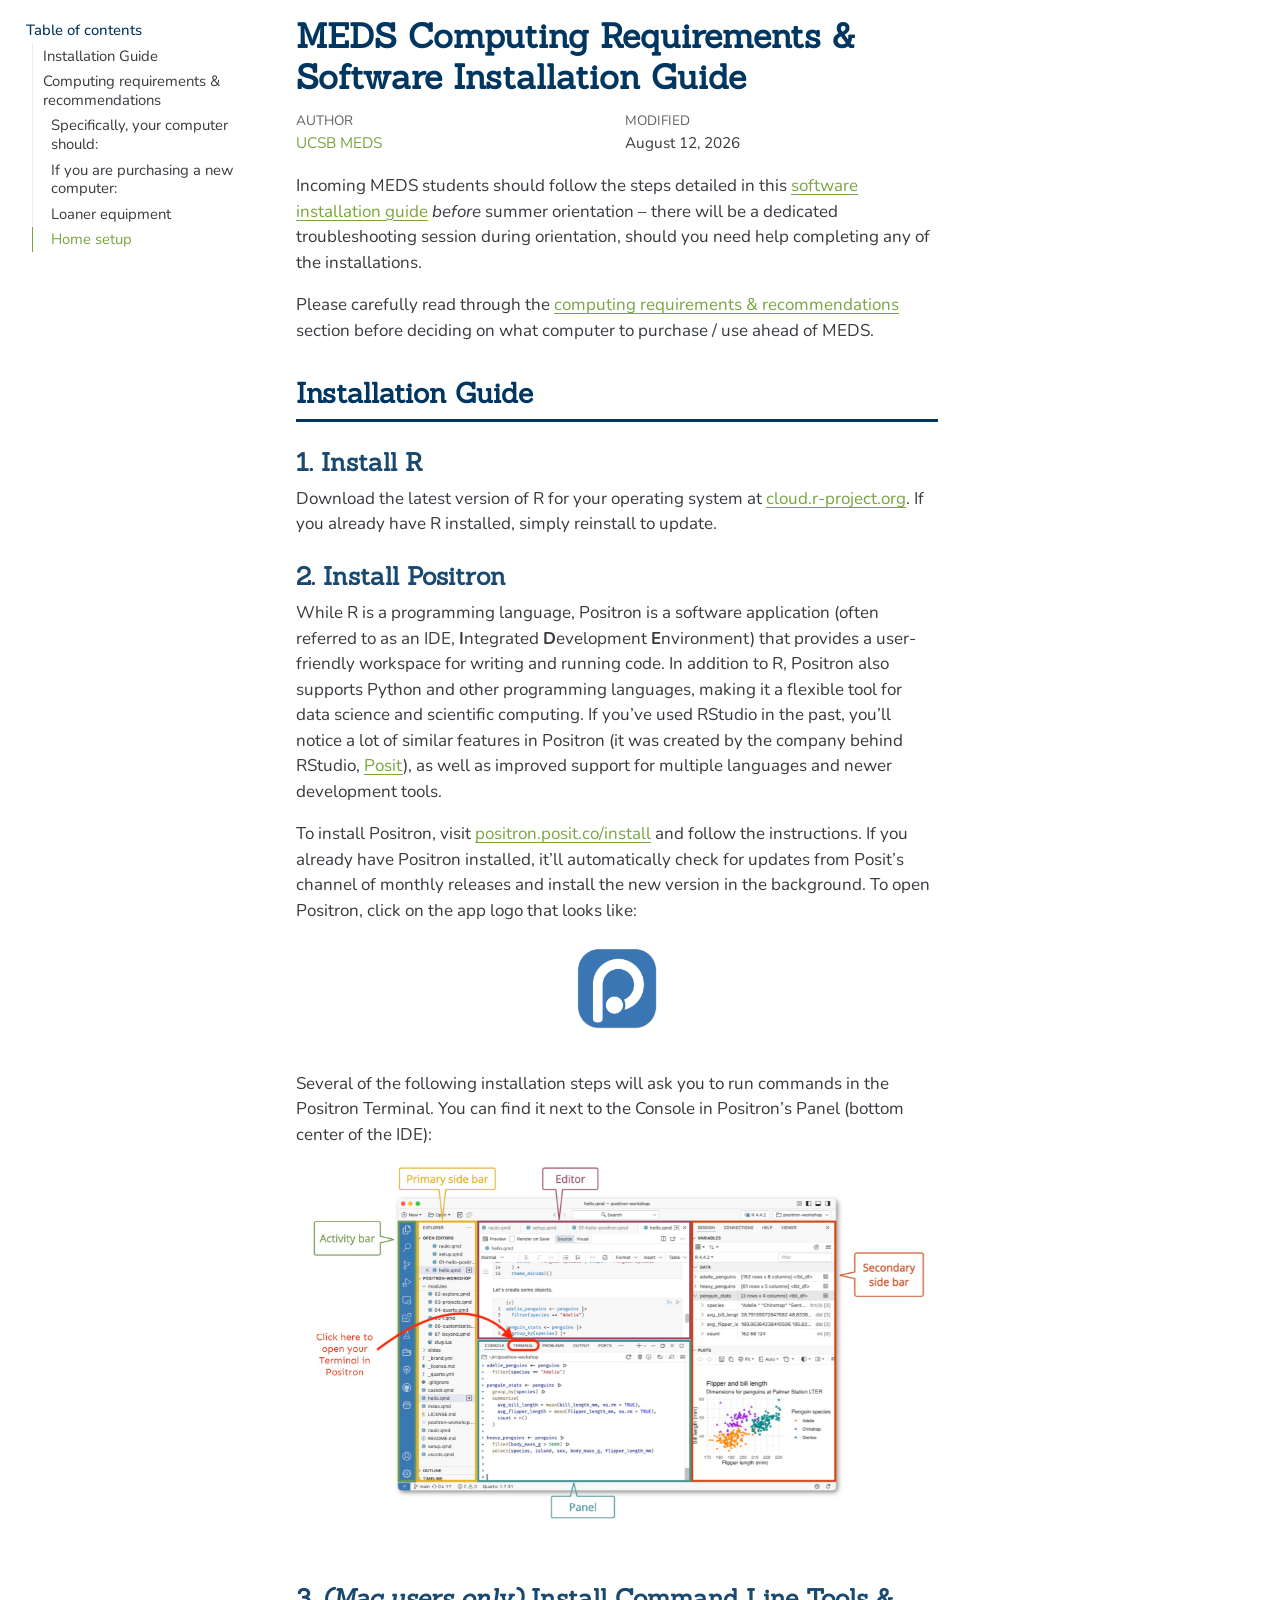
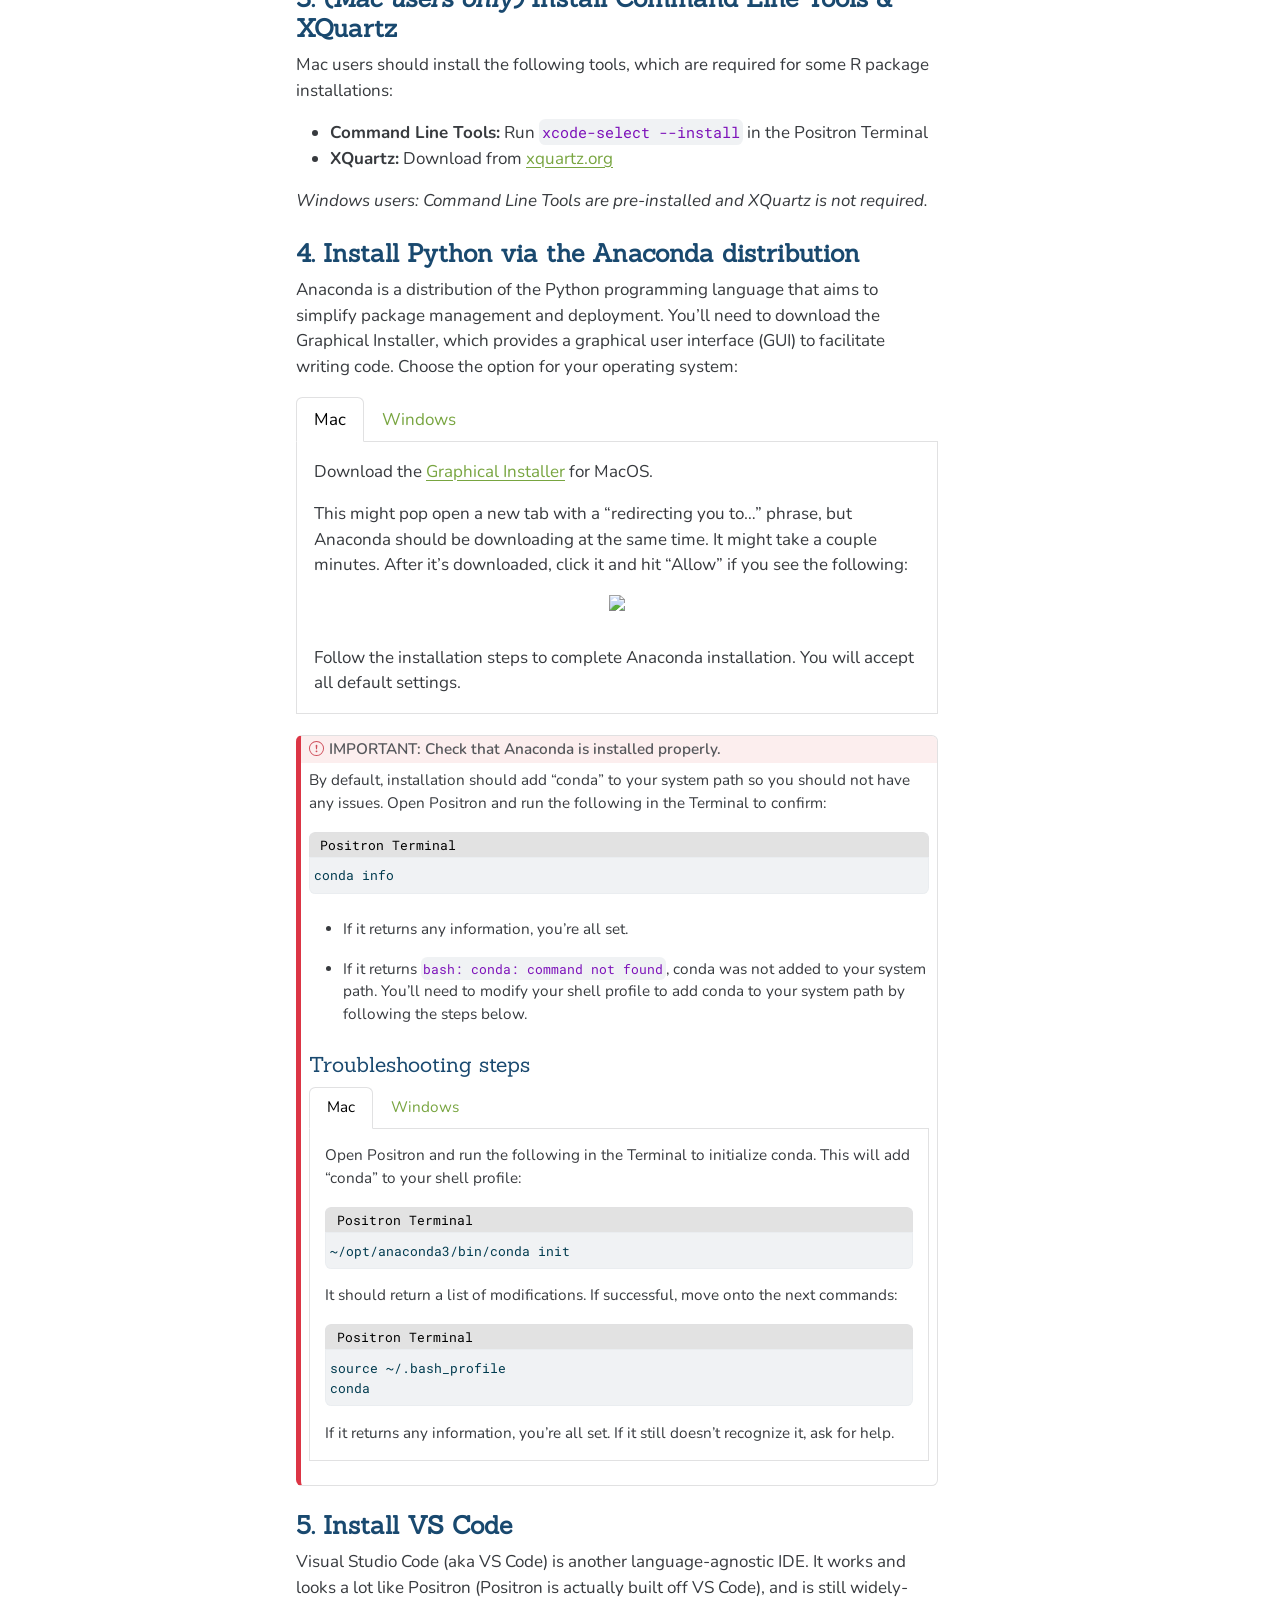
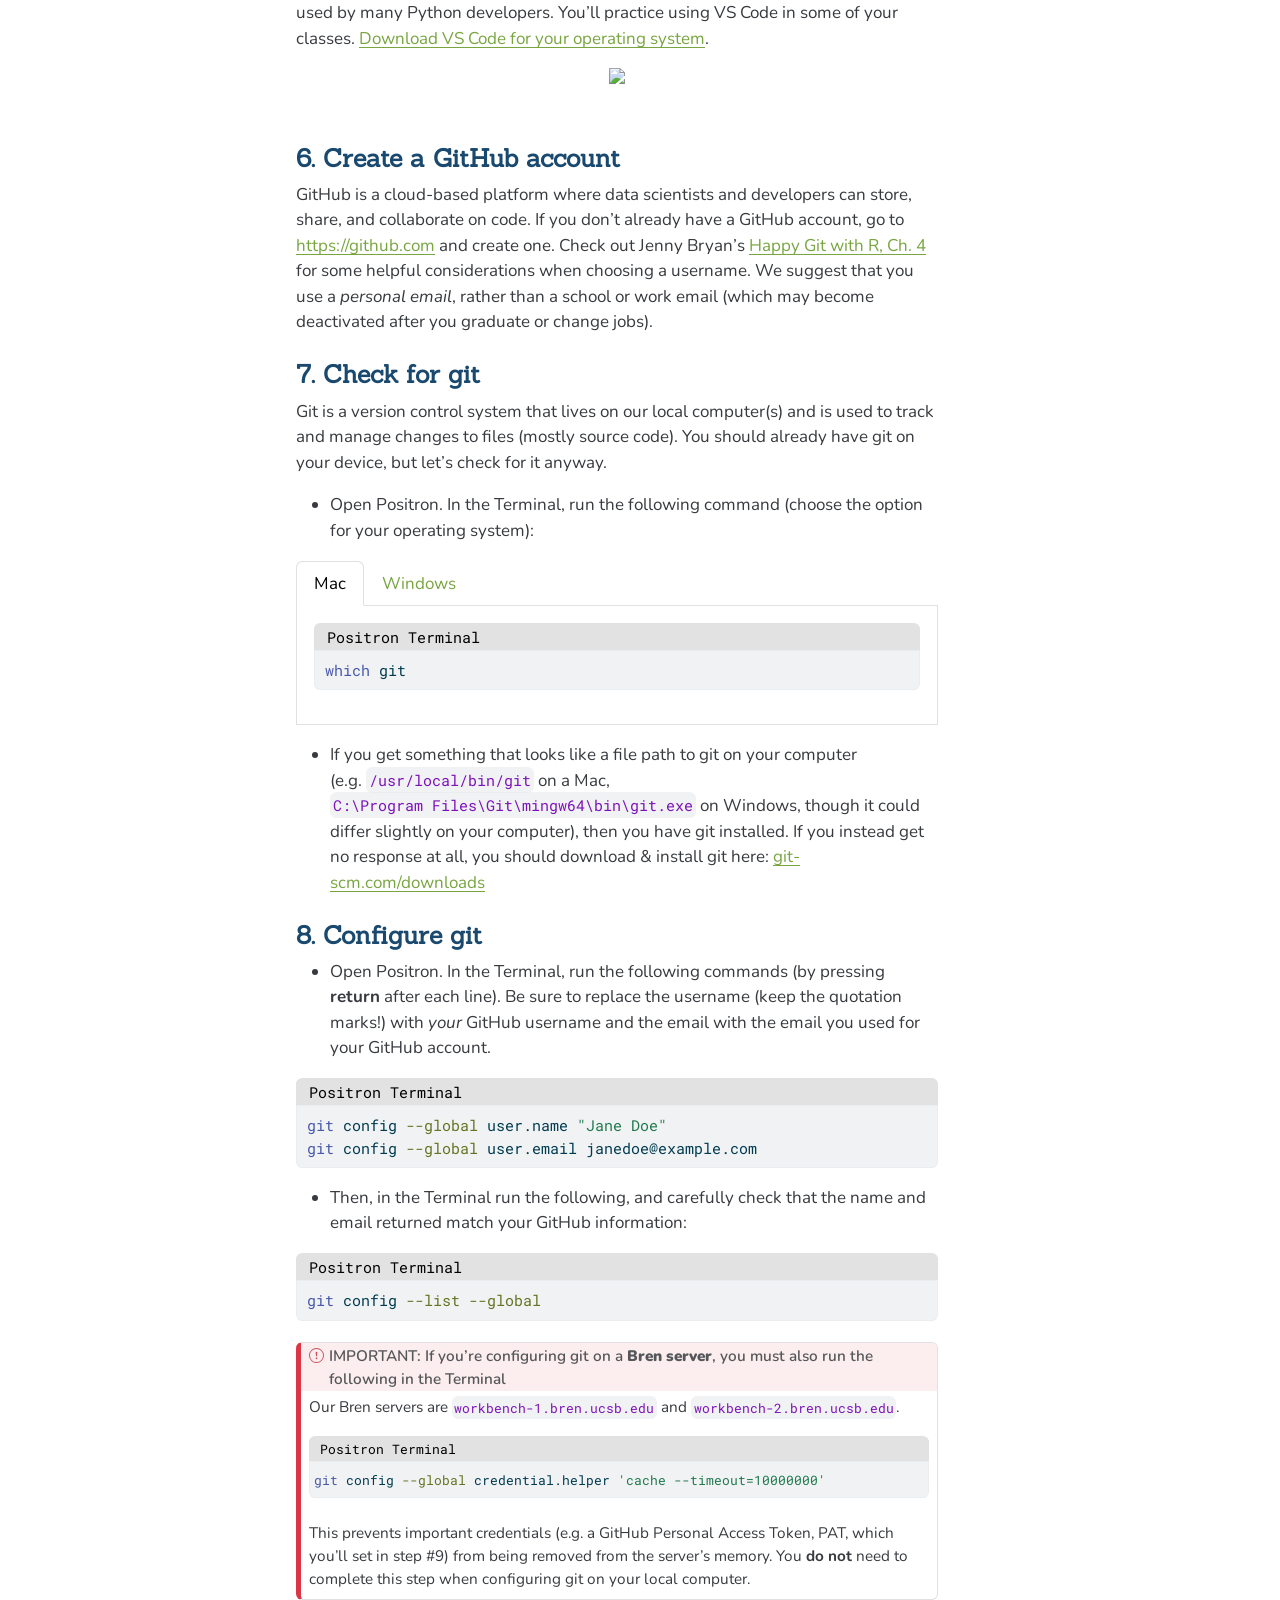
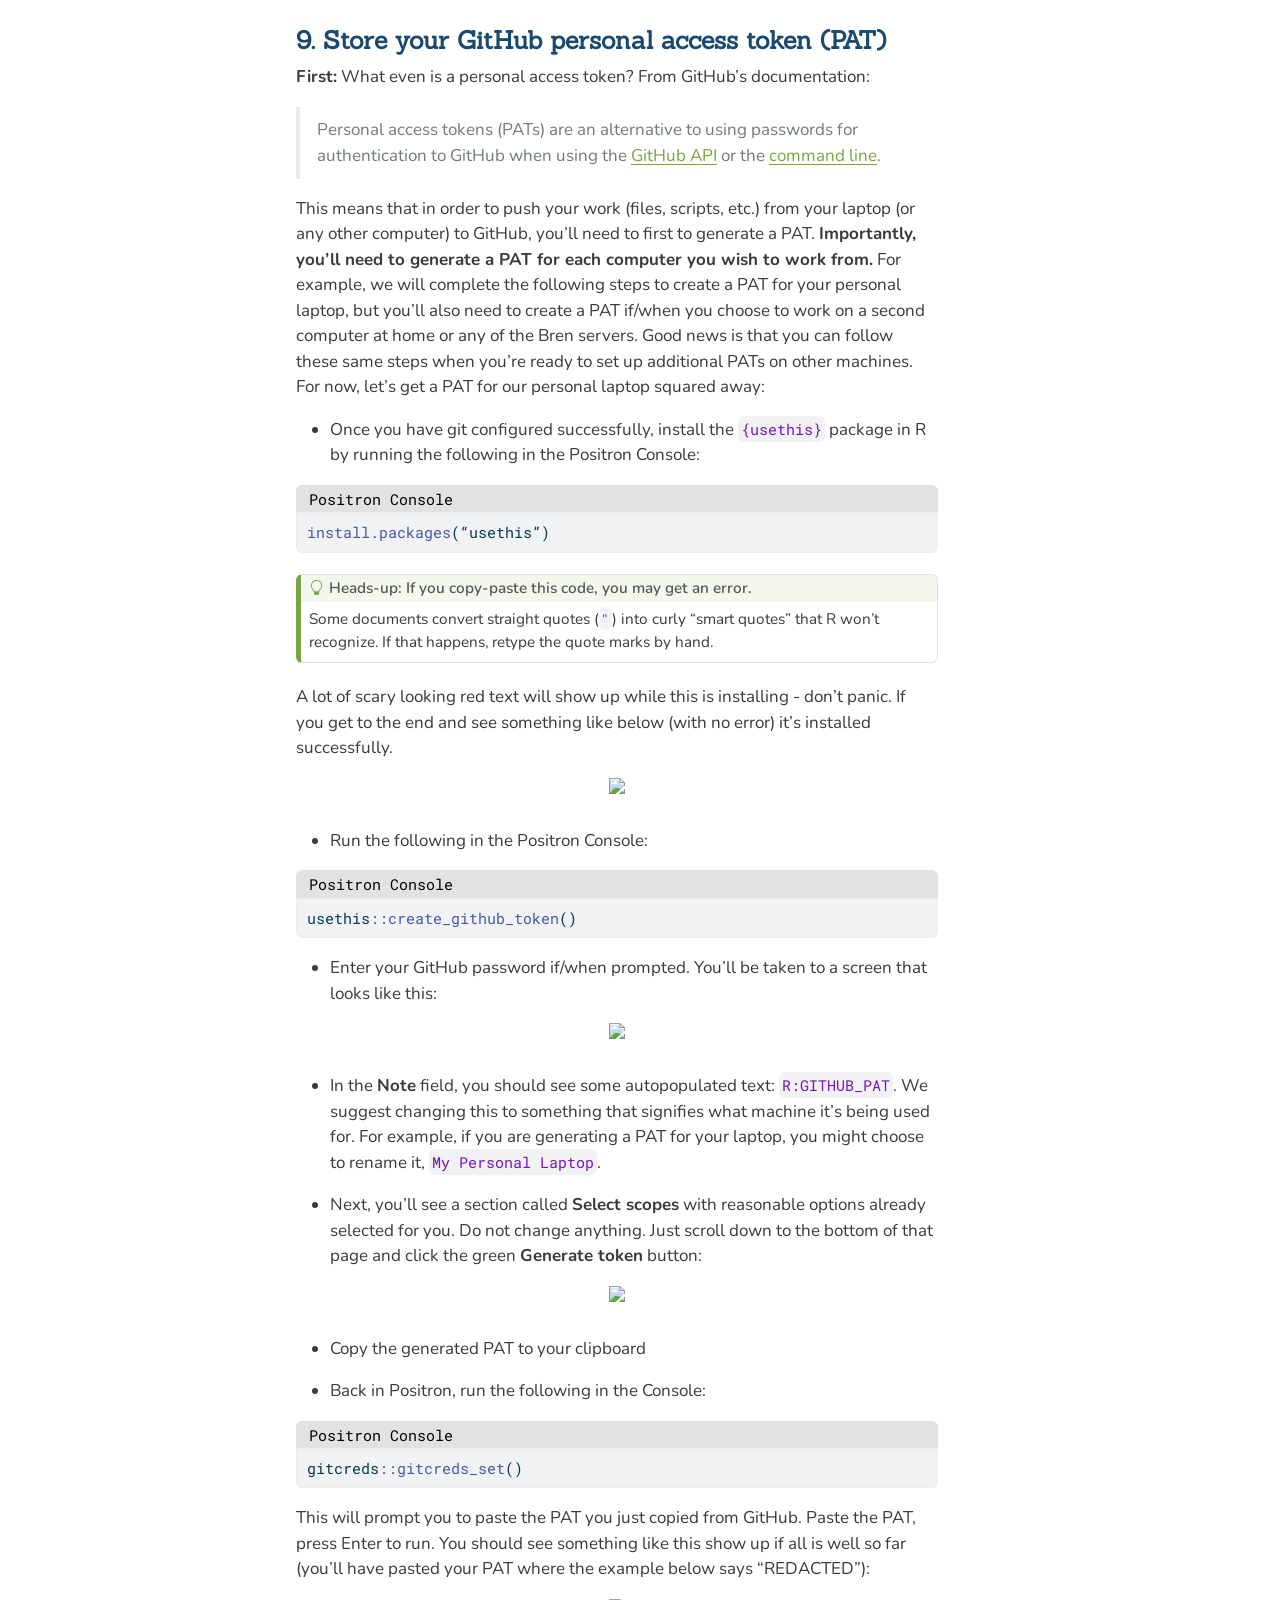
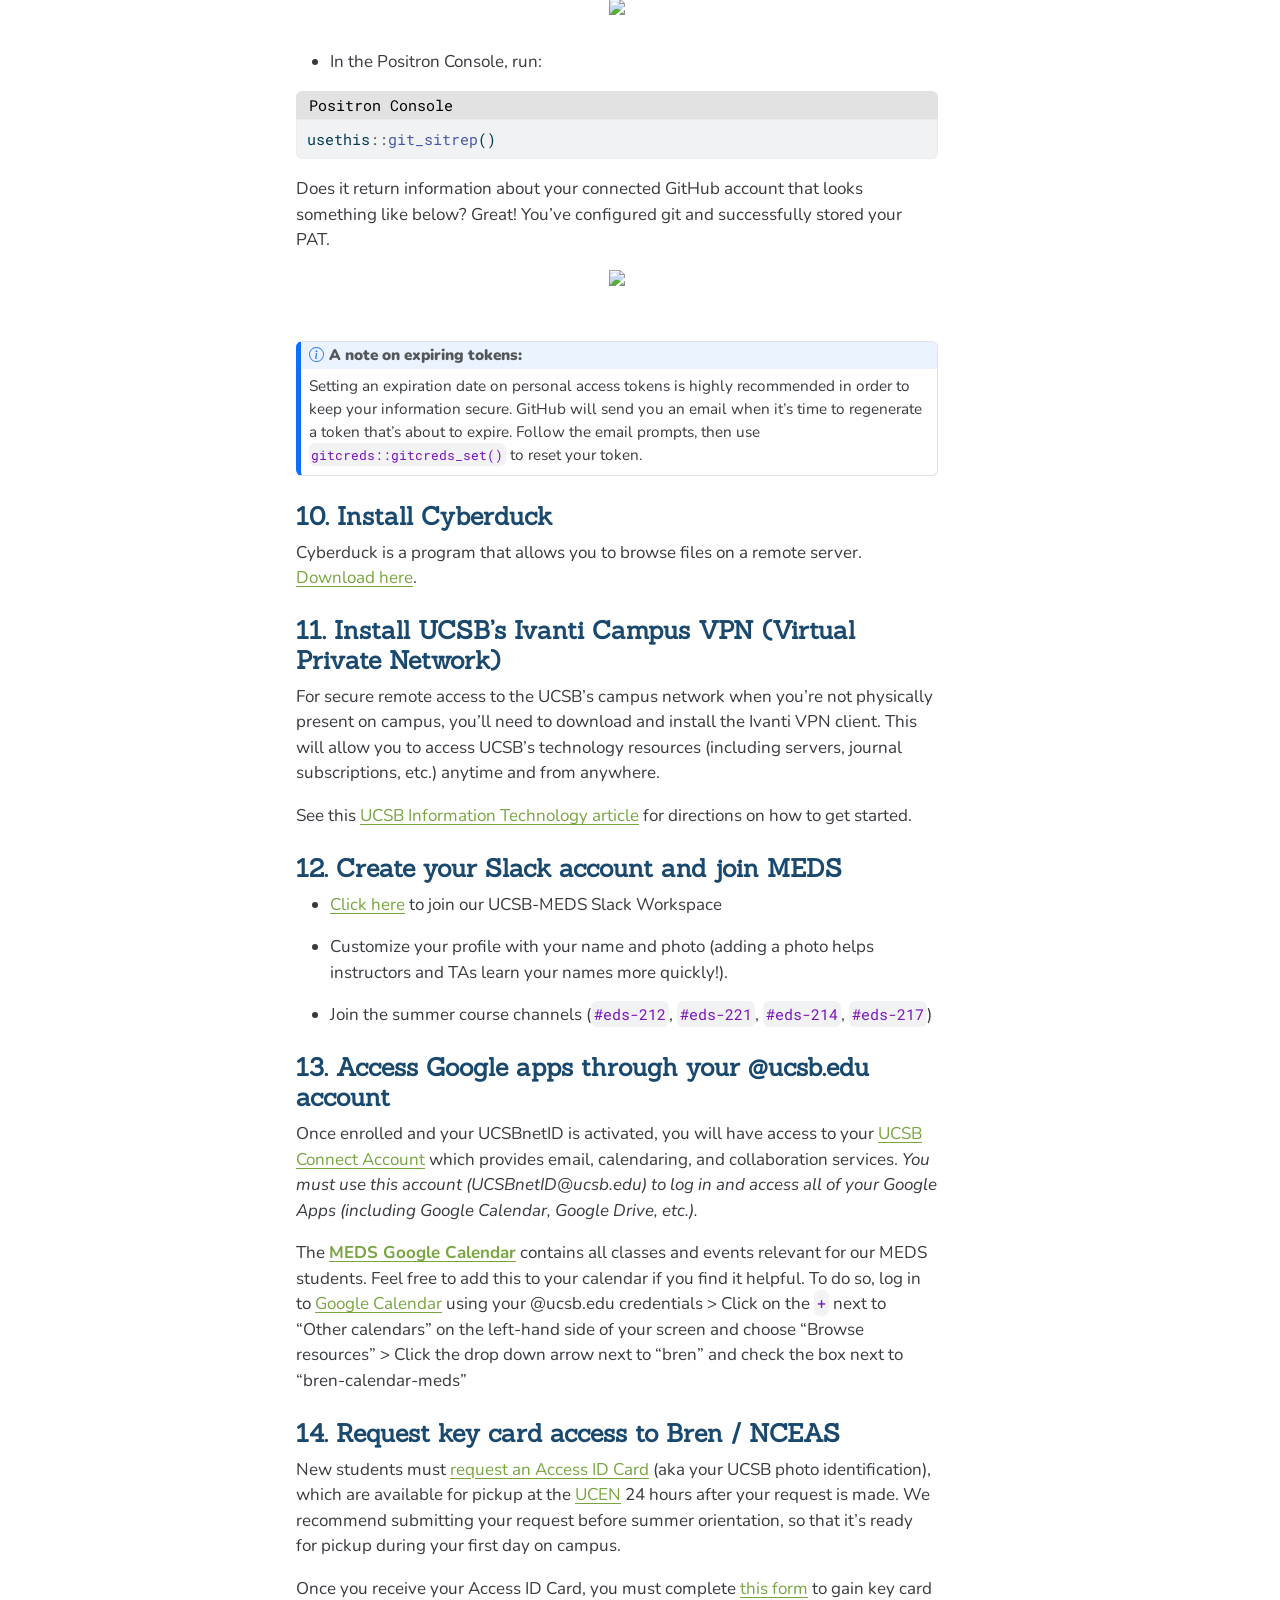
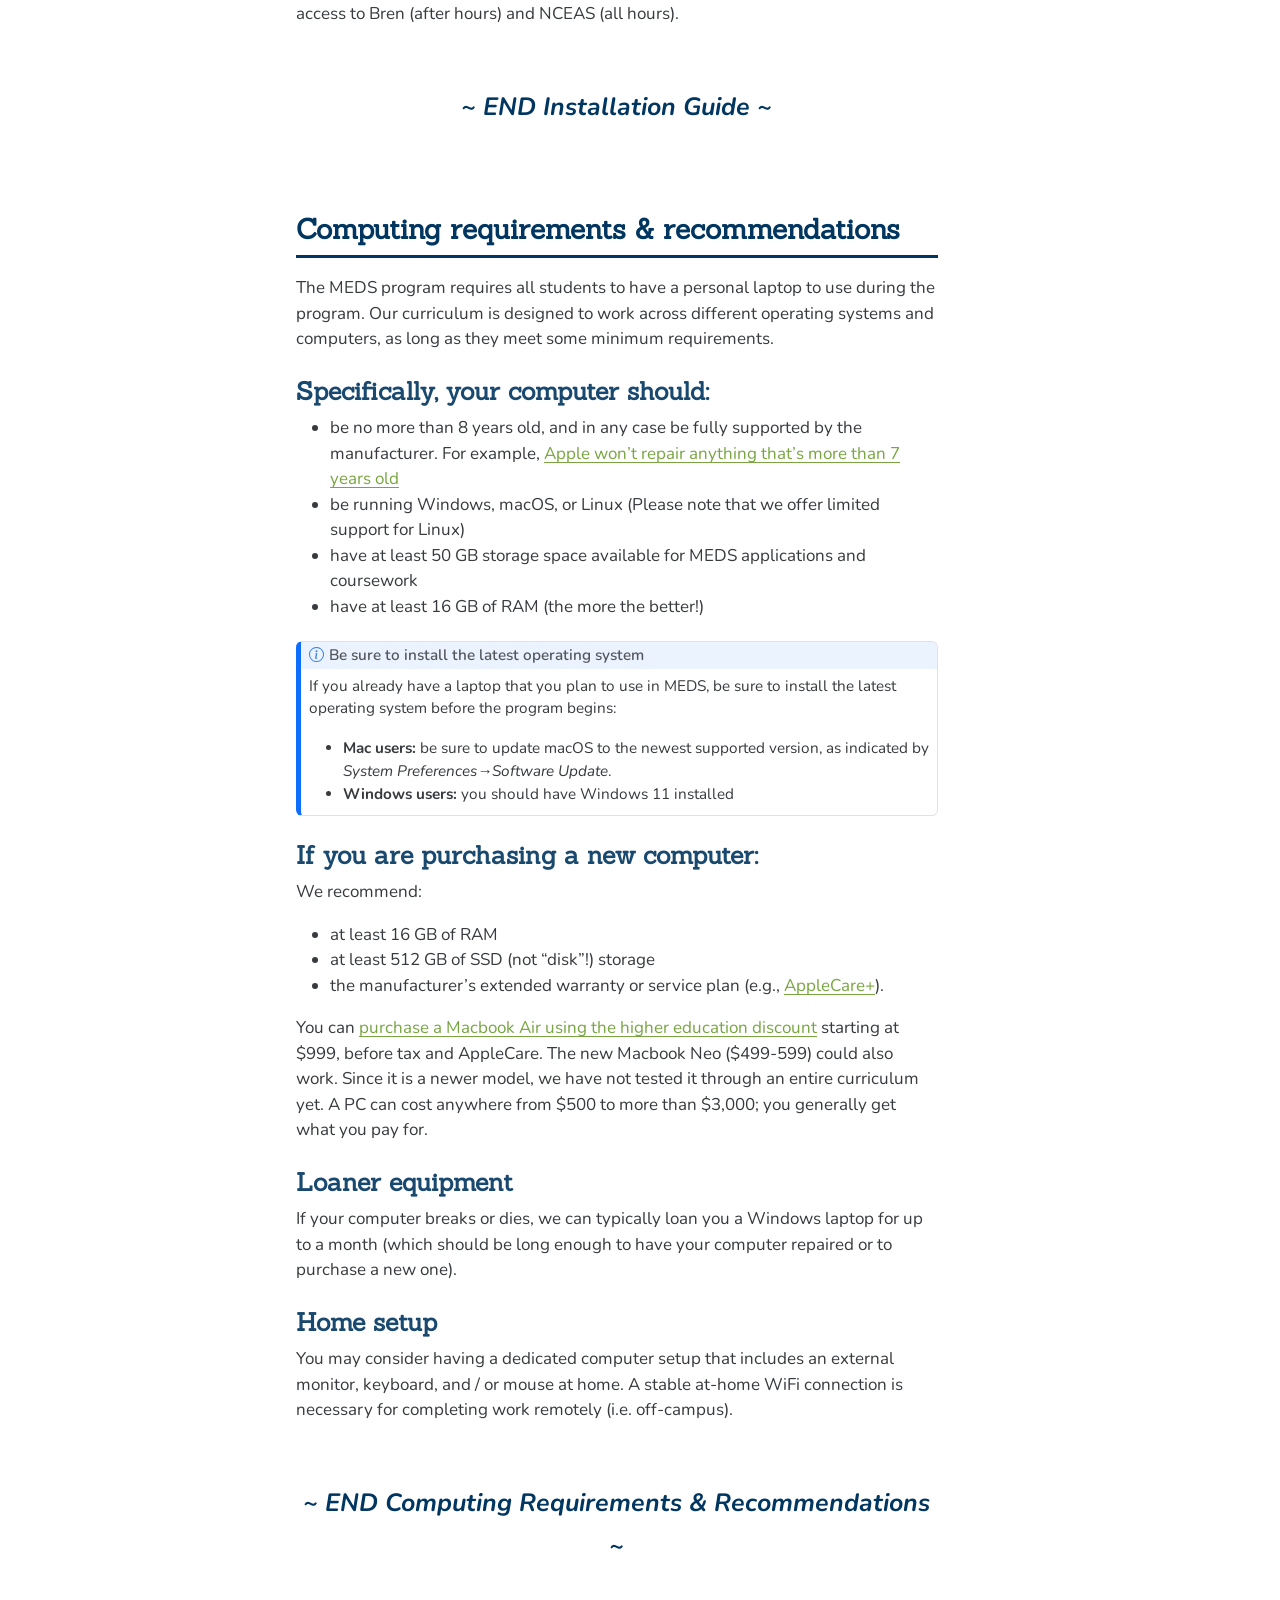
==== commit e20bcf36: "added note about typing smart quotes by hand" ====
--- a/index.html
+++ b/index.html
@@ -139,7 +139,7 @@
     <div>
     <div class="quarto-title-meta-heading">Modified</div>
     <div class="quarto-title-meta-contents">
-      <p class="date-modified">July 14, 2026</p>
+      <p class="date-modified">August 12, 2026</p>
     </div>
   </div>
     
@@ -456,6 +456,19 @@
 <pre><strong>Positron Console</strong></pre>
 </div>
 <div class="code-copy-outer-scaffold"><div class="sourceCode cell-code" id="cb11"><pre class="sourceCode r code-with-copy"><code class="sourceCode r"><span id="cb11-1"><a href="#cb11-1" aria-hidden="true" tabindex="-1"></a><span class="fu">install.packages</span>(“usethis”)</span></code></pre></div><button title="Copy to Clipboard" class="code-copy-button"><i class="bi"></i></button></div>
+</div>
+</div>
+<div class="callout callout-style-default callout-tip callout-titled">
+<div class="callout-header d-flex align-content-center">
+<div class="callout-icon-container">
+<i class="callout-icon"></i>
+</div>
+<div class="callout-title-container flex-fill">
+<span class="screen-reader-only">Tip</span>Heads-up: If you copy-paste this code, you may get an error.
+</div>
+</div>
+<div class="callout-body-container callout-body">
+<p>Some documents convert straight quotes (<code>"</code>) into curly “smart quotes” that R won’t recognize. If that happens, retype the quote marks by hand.</p>
 </div>
 </div>
 <p>A lot of scary looking red text will show up while this is installing - don’t panic. If you get to the end and see something like below (with no error) it’s installed successfully.</p>
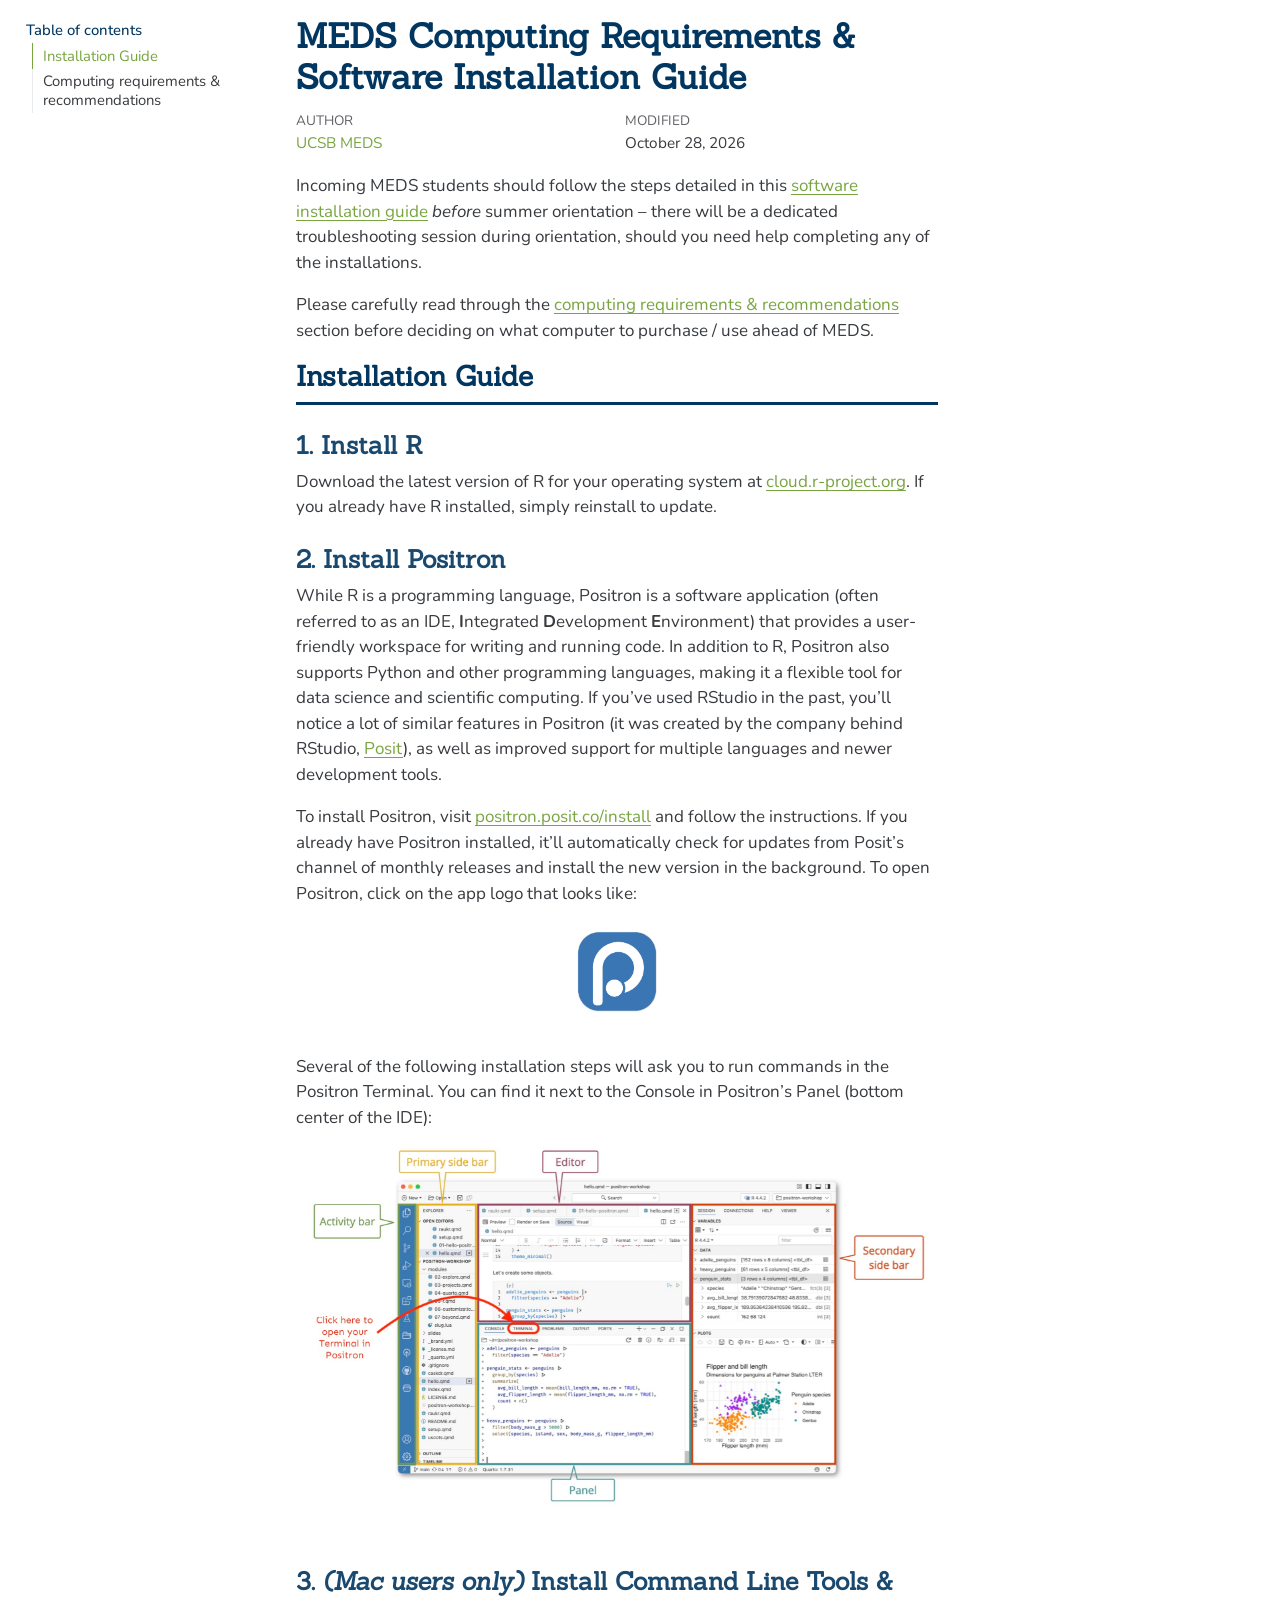
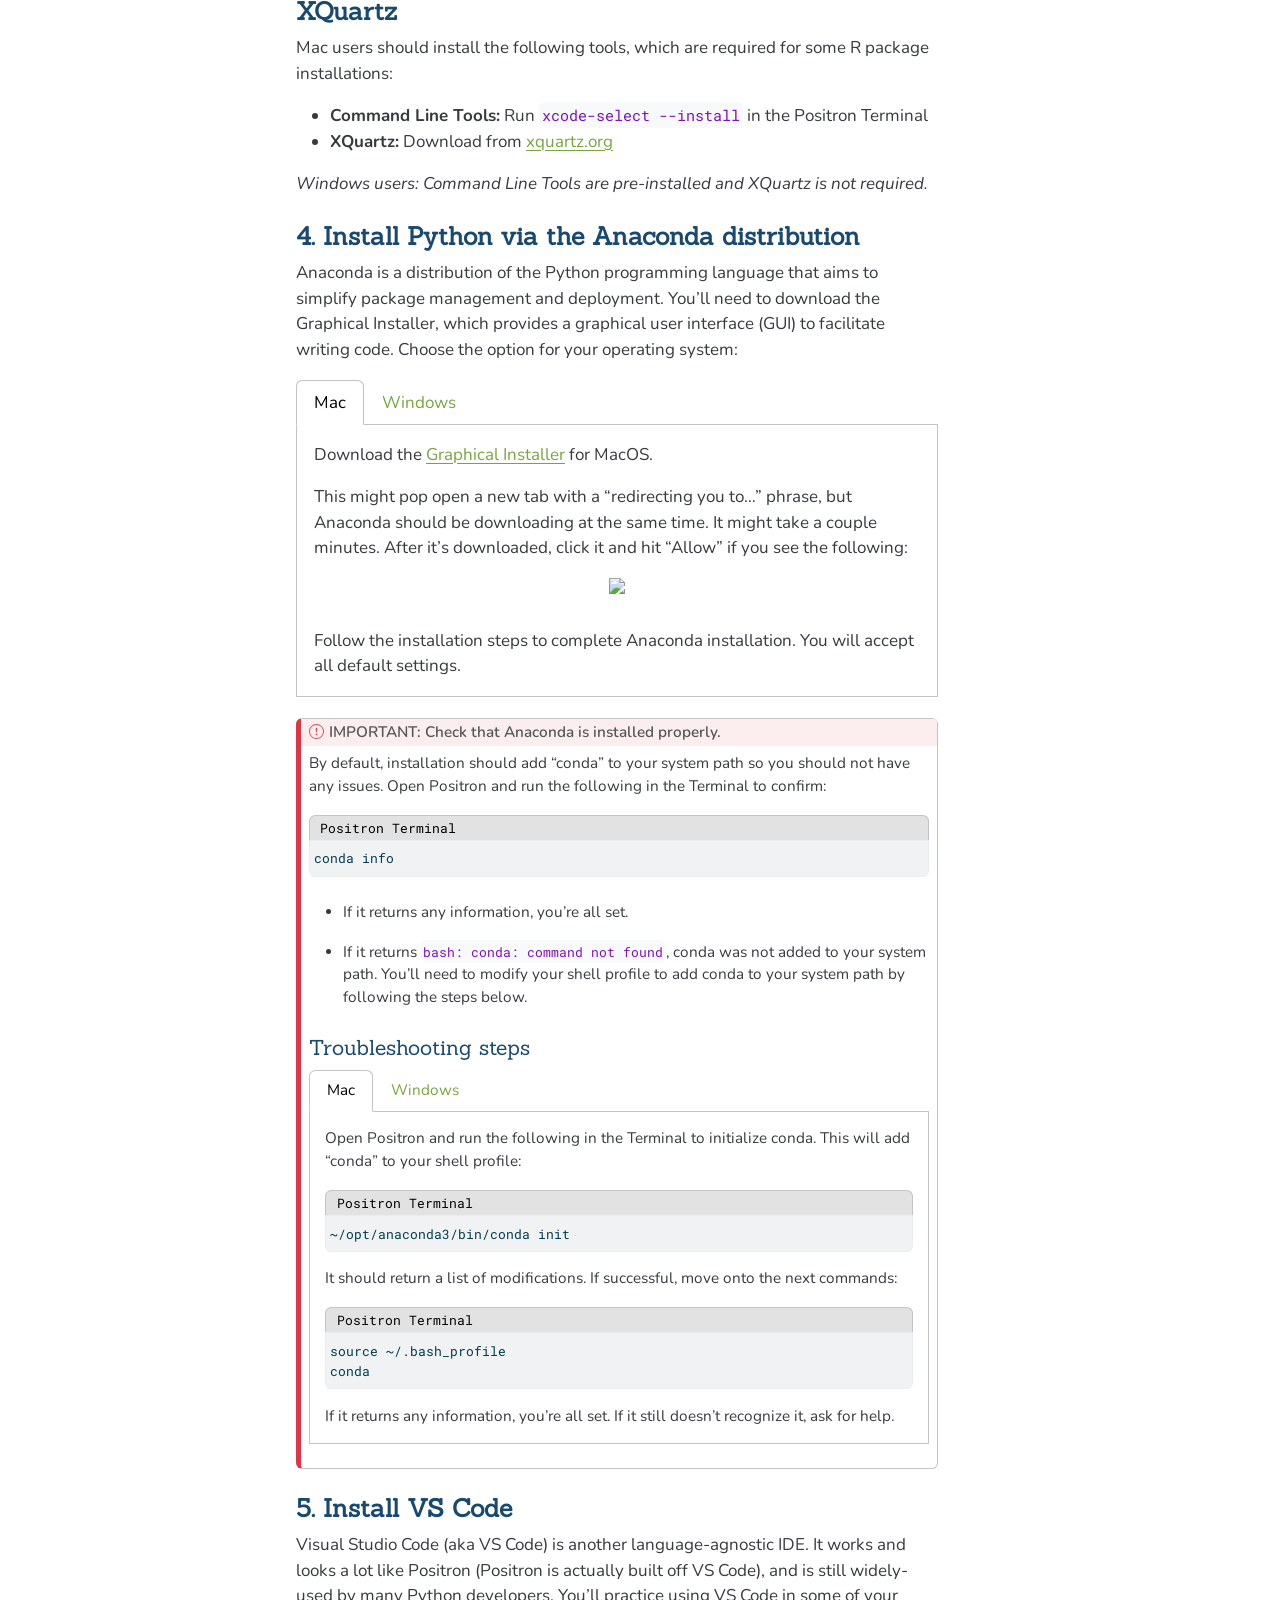
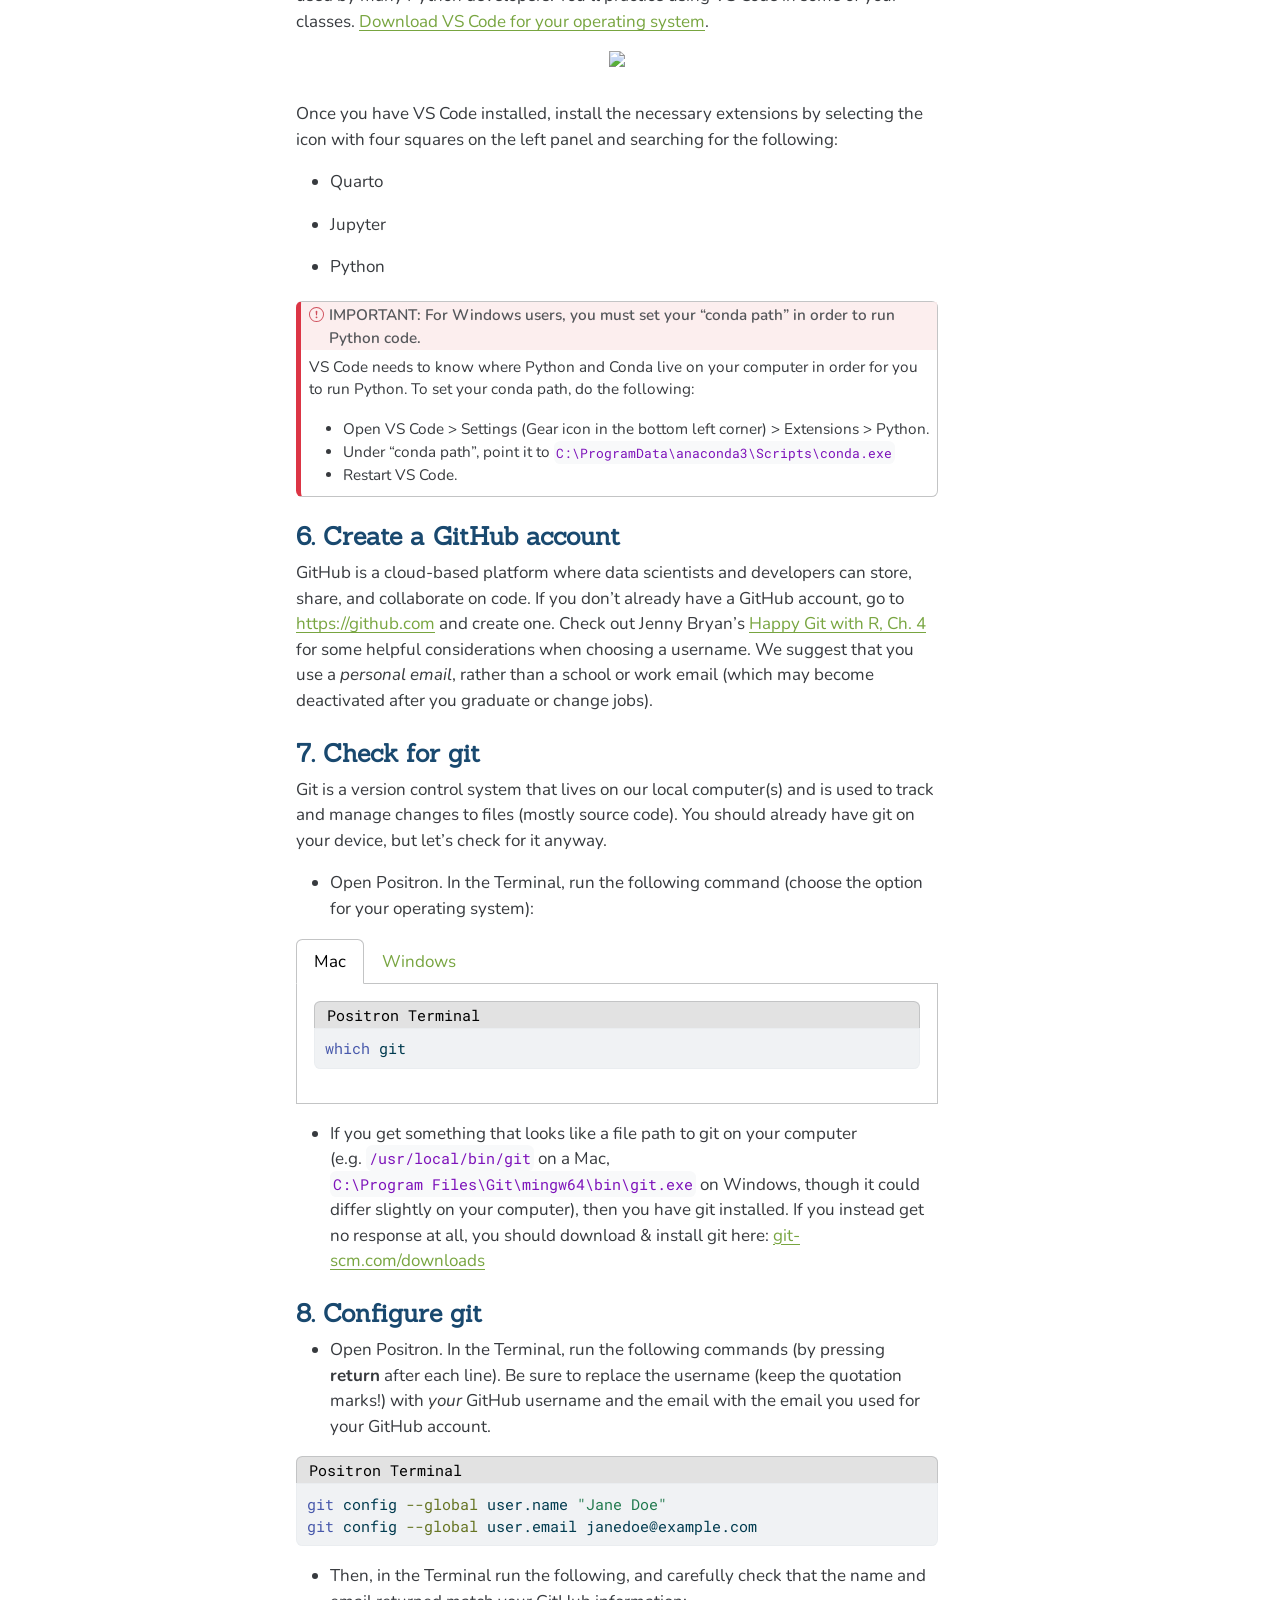
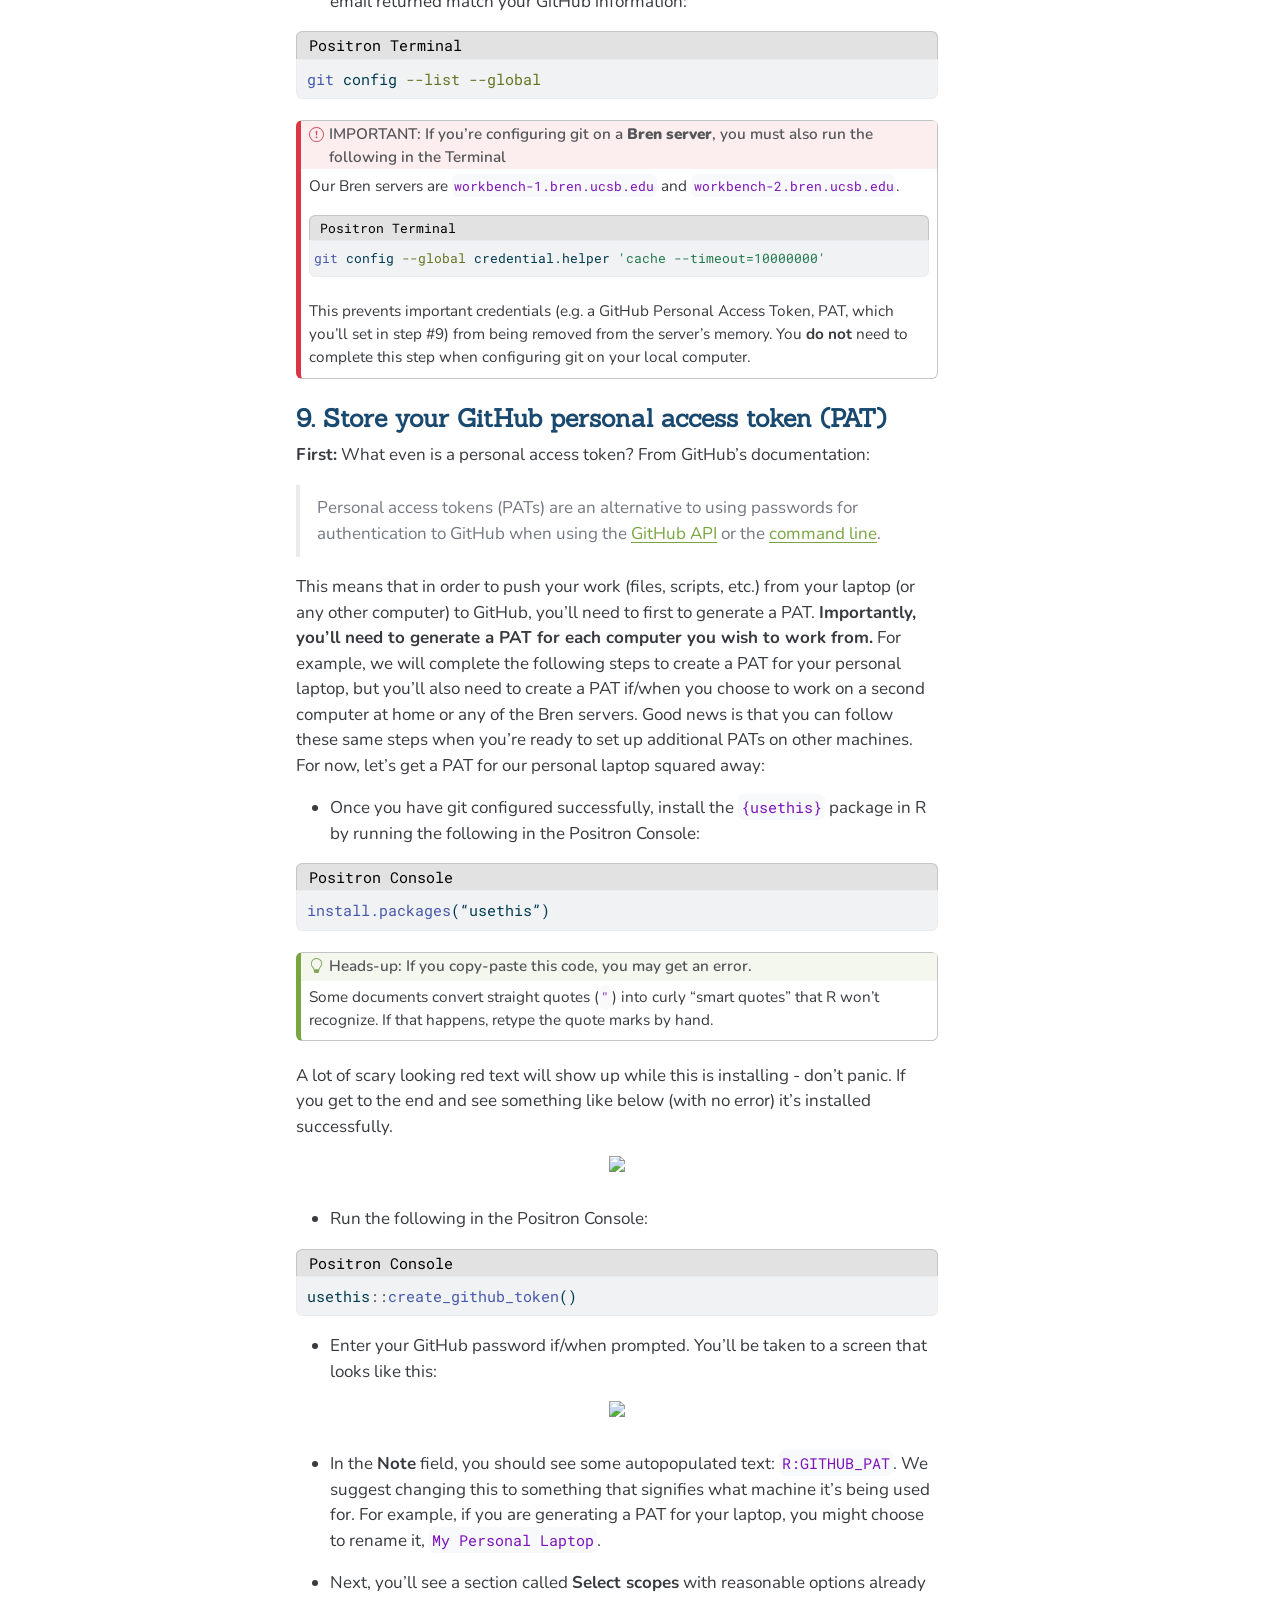
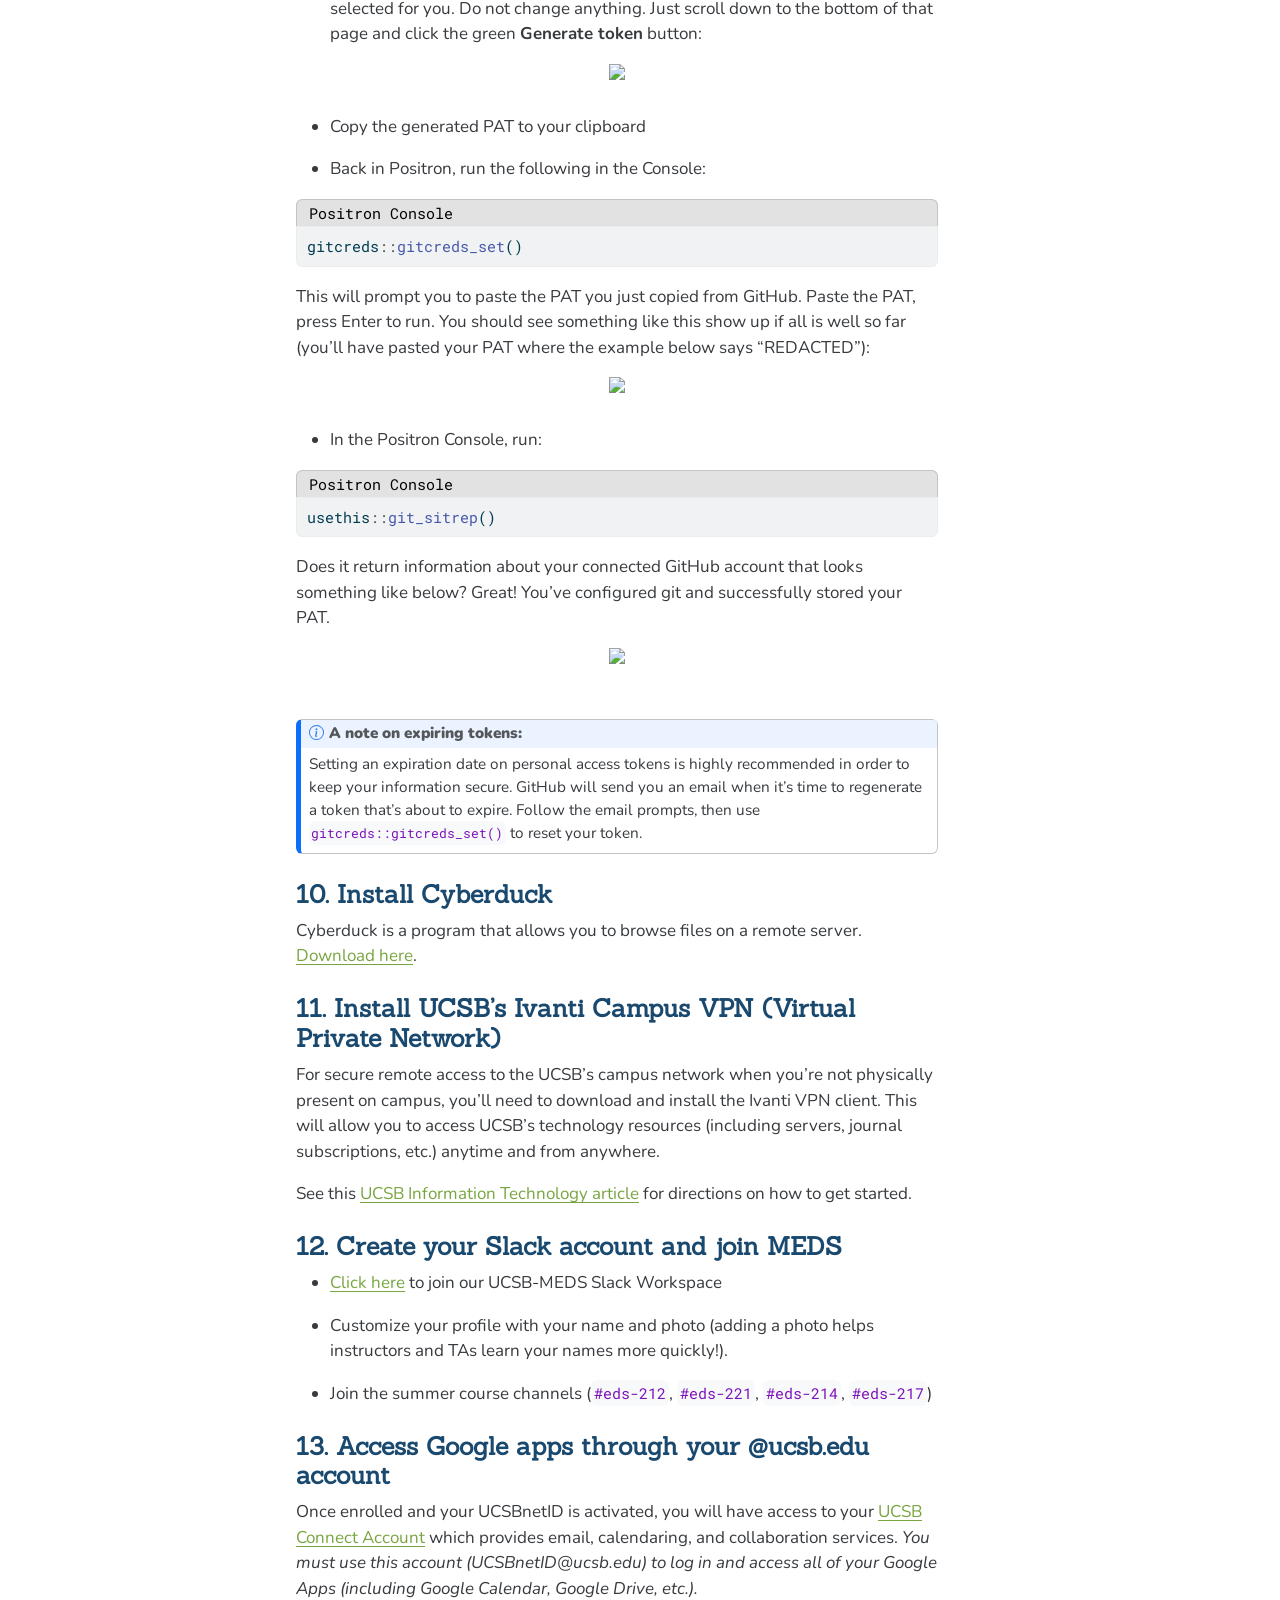
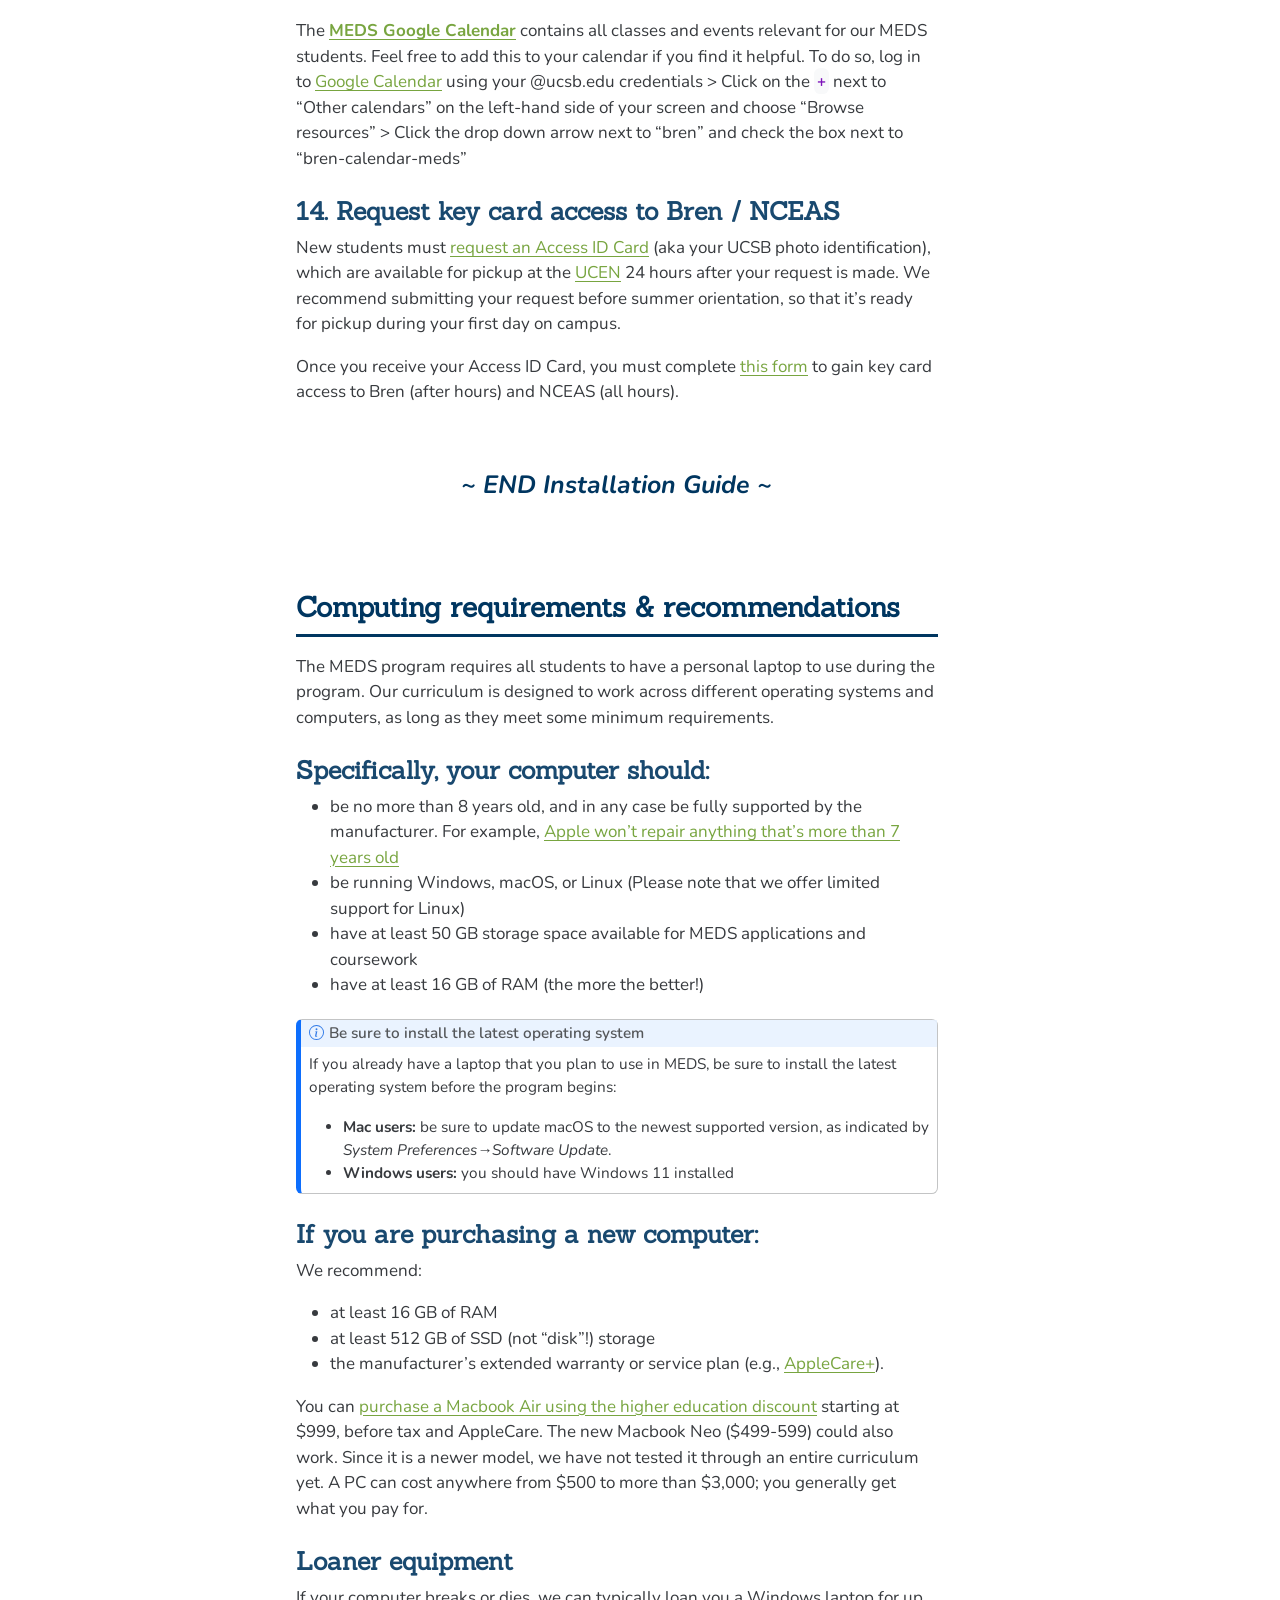
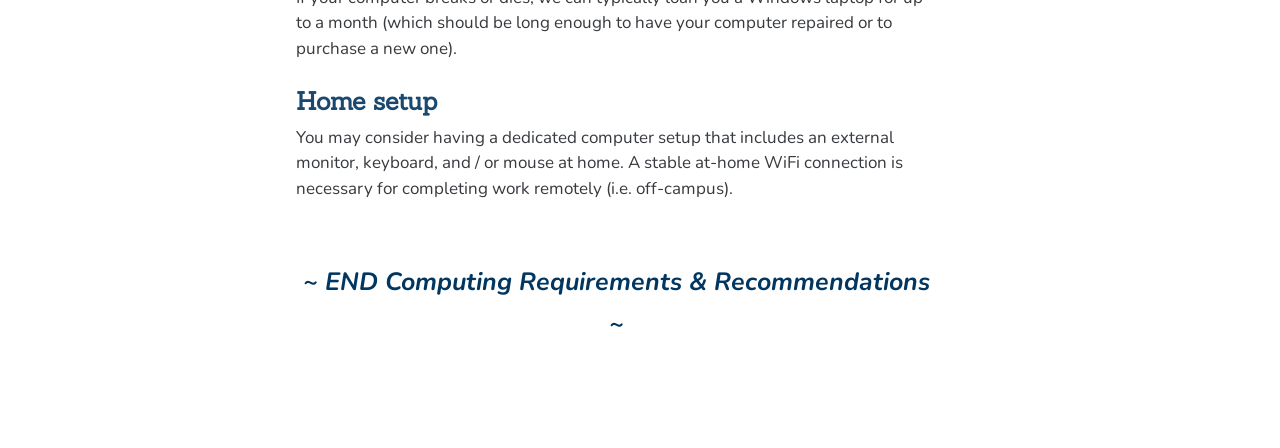
==== commit 4a01e182: "Update index with VS Code fix" ====
--- a/index.html
+++ b/index.html
@@ -2,7 +2,7 @@
 <html xmlns="http://www.w3.org/1999/xhtml" lang="en" xml:lang="en"><head>
 
 <meta charset="utf-8">
-<meta name="generator" content="quarto-1.9.38">
+<meta name="generator" content="quarto-1.6.39">
 
 <meta name="viewport" content="width=device-width, initial-scale=1.0, user-scalable=yes">
 
@@ -10,9 +10,6 @@
 
 <title>MEDS Computing Requirements &amp; Software Installation Guide</title>
 <style>
-/* Default styles provided by pandoc.
-** See https://pandoc.org/MANUAL.html#variables-for-html for config info.
-*/
 code{white-space: pre-wrap;}
 span.smallcaps{font-variant: small-caps;}
 div.columns{display: flex; gap: min(4vw, 1.5em);}
@@ -25,9 +22,8 @@
   vertical-align: middle;
 }
 /* CSS for syntax highlighting */
-html { -webkit-text-size-adjust: 100%; }
 pre > code.sourceCode { white-space: pre; position: relative; }
-pre > code.sourceCode > span { display: inline-block; line-height: 1.25; }
+pre > code.sourceCode > span { line-height: 1.25; }
 pre > code.sourceCode > span:empty { height: 1.2em; }
 .sourceCode { overflow: visible; }
 code.sourceCode > span { color: inherit; text-decoration: inherit; }
@@ -38,7 +34,7 @@
 }
 @media print {
 pre > code.sourceCode { white-space: pre-wrap; }
-pre > code.sourceCode > span { text-indent: -5em; padding-left: 5em; }
+pre > code.sourceCode > span { display: inline-block; text-indent: -5em; padding-left: 5em; }
 }
 pre.numberSource code
   { counter-reset: source-line 0; }
@@ -63,16 +59,15 @@
 
 
 <script src="index_files/libs/clipboard/clipboard.min.js"></script>
-<script src="index_files/libs/quarto-html/quarto.js" type="module"></script>
-<script src="index_files/libs/quarto-html/tabsets/tabsets.js" type="module"></script>
+<script src="index_files/libs/quarto-html/quarto.js"></script>
 <script src="index_files/libs/quarto-html/popper.min.js"></script>
 <script src="index_files/libs/quarto-html/tippy.umd.min.js"></script>
 <script src="index_files/libs/quarto-html/anchor.min.js"></script>
 <link href="index_files/libs/quarto-html/tippy.css" rel="stylesheet">
-<link href="index_files/libs/quarto-html/quarto-syntax-highlighting-ee4c798a696f410de894479ed283eeec.css" rel="stylesheet" id="quarto-text-highlighting-styles">
+<link href="index_files/libs/quarto-html/quarto-syntax-highlighting-0f678b7eab269e1f93ad2a885b46ecea.css" rel="stylesheet" id="quarto-text-highlighting-styles">
 <script src="index_files/libs/bootstrap/bootstrap.min.js"></script>
 <link href="index_files/libs/bootstrap/bootstrap-icons.css" rel="stylesheet">
-<link href="index_files/libs/bootstrap/bootstrap-a232b1ac6ea095d0d519a6311f0f45b2.min.css" rel="stylesheet" append-hash="true" id="quarto-bootstrap" data-mode="light">
+<link href="index_files/libs/bootstrap/bootstrap-6dbbd3f5ce4edace013e9725bb154a50.min.css" rel="stylesheet" append-hash="true" id="quarto-bootstrap" data-mode="light">
 <link href="index_files/libs/quarto-contrib/fontawesome6-0.1.0/all.css" rel="stylesheet">
 <link href="index_files/libs/quarto-contrib/fontawesome6-0.1.0/latex-fontsize.css" rel="stylesheet">
 <style>html{ scroll-behavior: smooth; }</style>
@@ -80,7 +75,7 @@
 
 </head>
 
-<body class="quarto-light">
+<body>
 
 <div id="quarto-content" class="page-columns page-rows-contents page-layout-article toc-left">
 <div id="quarto-sidebar-toc-left" class="sidebar toc-left">
@@ -139,7 +134,7 @@
     <div>
     <div class="quarto-title-meta-heading">Modified</div>
     <div class="quarto-title-meta-contents">
-      <p class="date-modified">August 12, 2026</p>
+      <p class="date-modified">October 28, 2026</p>
     </div>
   </div>
     
@@ -190,7 +185,7 @@
 <li><strong>Command Line Tools:</strong> Run <code>xcode-select --install</code> in the Positron Terminal</li>
 <li><strong>XQuartz:</strong> Download from <a href="https://www.xquartz.org/" target="_blank">xquartz.org</a></li>
 </ul>
-<p><em><i class="fa-brands fa-windows" aria-label="windows"></i> Windows users: Command Line Tools are pre-installed and XQuartz is not required.</em></p>
+<p><i class="fa-brands fa-windows" aria-label="windows"></i> <em>Windows users: Command Line Tools are pre-installed and XQuartz is not required.</em></p>
 </section>
 <section id="install-Anaconda" class="level3">
 <h3 class="anchored" data-anchor-id="install-Anaconda">4. Install Python via the Anaconda distribution</h3>
@@ -262,7 +257,7 @@
 <i class="callout-icon"></i>
 </div>
 <div class="callout-title-container flex-fill">
-<span class="screen-reader-only">Important</span>IMPORTANT: Check that Anaconda is installed properly.
+IMPORTANT: Check that Anaconda is installed properly.
 </div>
 </div>
 <div class="callout-body-container callout-body">
@@ -272,7 +267,7 @@
 <div class="code-with-filename-file">
 <pre><strong>Positron Terminal</strong></pre>
 </div>
-<div class="code-copy-outer-scaffold"><div class="sourceCode cell-code" id="cb1"><pre class="sourceCode bash code-with-copy"><code class="sourceCode bash"><span id="cb1-1"><a href="#cb1-1" aria-hidden="true" tabindex="-1"></a><span class="ex">conda</span> info</span></code></pre></div><button title="Copy to Clipboard" class="code-copy-button"><i class="bi"></i></button></div>
+<div class="sourceCode cell-code" id="cb1"><pre class="sourceCode bash code-with-copy"><code class="sourceCode bash"><span id="cb1-1"><a href="#cb1-1" aria-hidden="true" tabindex="-1"></a><span class="ex">conda</span> info</span></code><button title="Copy to Clipboard" class="code-copy-button"><i class="bi"></i></button></pre></div>
 </div>
 </div>
 <ul>
@@ -291,7 +286,7 @@
 <div class="code-with-filename-file">
 <pre><strong>Positron Terminal</strong></pre>
 </div>
-<div class="code-copy-outer-scaffold"><div class="sourceCode cell-code" id="cb2"><pre class="sourceCode bash code-with-copy"><code class="sourceCode bash"><span id="cb2-1"><a href="#cb2-1" aria-hidden="true" tabindex="-1"></a><span class="ex">~/opt/anaconda3/bin/conda</span> init </span></code></pre></div><button title="Copy to Clipboard" class="code-copy-button"><i class="bi"></i></button></div>
+<div class="sourceCode cell-code" id="cb2"><pre class="sourceCode bash code-with-copy"><code class="sourceCode bash"><span id="cb2-1"><a href="#cb2-1" aria-hidden="true" tabindex="-1"></a><span class="ex">~/opt/anaconda3/bin/conda</span> init </span></code><button title="Copy to Clipboard" class="code-copy-button"><i class="bi"></i></button></pre></div>
 </div>
 </div>
 <p>It should return a list of modifications. If successful, move onto the next commands:</p>
@@ -300,8 +295,8 @@
 <div class="code-with-filename-file">
 <pre><strong>Positron Terminal</strong></pre>
 </div>
-<div class="code-copy-outer-scaffold"><div class="sourceCode cell-code" id="cb3"><pre class="sourceCode bash code-with-copy"><code class="sourceCode bash"><span id="cb3-1"><a href="#cb3-1" aria-hidden="true" tabindex="-1"></a><span class="bu">source</span> ~/.bash_profile</span>
-<span id="cb3-2"><a href="#cb3-2" aria-hidden="true" tabindex="-1"></a><span class="ex">conda</span></span></code></pre></div><button title="Copy to Clipboard" class="code-copy-button"><i class="bi"></i></button></div>
+<div class="sourceCode cell-code" id="cb3"><pre class="sourceCode bash code-with-copy"><code class="sourceCode bash"><span id="cb3-1"><a href="#cb3-1" aria-hidden="true" tabindex="-1"></a><span class="bu">source</span> ~/.bash_profile</span>
+<span id="cb3-2"><a href="#cb3-2" aria-hidden="true" tabindex="-1"></a><span class="ex">conda</span></span></code><button title="Copy to Clipboard" class="code-copy-button"><i class="bi"></i></button></pre></div>
 </div>
 </div>
 <p>If it returns any information, you’re all set. If it still doesn’t recognize it, ask for help.</p>
@@ -313,7 +308,7 @@
 <div class="code-with-filename-file">
 <pre><strong>Positron Terminal</strong></pre>
 </div>
-<div class="code-copy-outer-scaffold"><div class="sourceCode cell-code" id="cb4"><pre class="sourceCode bash code-with-copy"><code class="sourceCode bash"><span id="cb4-1"><a href="#cb4-1" aria-hidden="true" tabindex="-1"></a><span class="ex">/c/ProgramData/anaconda3/Scripts/conda.exe</span> init bash</span></code></pre></div><button title="Copy to Clipboard" class="code-copy-button"><i class="bi"></i></button></div>
+<div class="sourceCode cell-code" id="cb4"><pre class="sourceCode bash code-with-copy"><code class="sourceCode bash"><span id="cb4-1"><a href="#cb4-1" aria-hidden="true" tabindex="-1"></a><span class="ex">/c/ProgramData/anaconda3/Scripts/conda.exe</span> init bash</span></code><button title="Copy to Clipboard" class="code-copy-button"><i class="bi"></i></button></pre></div>
 </div>
 </div>
 <p>It should return a list of modifications. If successful, move onto the next commands:</p>
@@ -322,8 +317,8 @@
 <div class="code-with-filename-file">
 <pre><strong>Positron Terminal</strong></pre>
 </div>
-<div class="code-copy-outer-scaffold"><div class="sourceCode cell-code" id="cb5"><pre class="sourceCode bash code-with-copy"><code class="sourceCode bash"><span id="cb5-1"><a href="#cb5-1" aria-hidden="true" tabindex="-1"></a><span class="bu">source</span> ~/.bash_profile</span>
-<span id="cb5-2"><a href="#cb5-2" aria-hidden="true" tabindex="-1"></a><span class="ex">conda</span></span></code></pre></div><button title="Copy to Clipboard" class="code-copy-button"><i class="bi"></i></button></div>
+<div class="sourceCode cell-code" id="cb5"><pre class="sourceCode bash code-with-copy"><code class="sourceCode bash"><span id="cb5-1"><a href="#cb5-1" aria-hidden="true" tabindex="-1"></a><span class="bu">source</span> ~/.bash_profile</span>
+<span id="cb5-2"><a href="#cb5-2" aria-hidden="true" tabindex="-1"></a><span class="ex">conda</span></span></code><button title="Copy to Clipboard" class="code-copy-button"><i class="bi"></i></button></pre></div>
 </div>
 </div>
 <p>If it returns any information, you’re all set. If it still doesn’t recognize it, ask for help.</p>
@@ -344,6 +339,30 @@
 <p><img src="images/vs-code.png" class="img-fluid quarto-figure quarto-figure-center figure-img" style="width:15.0%"></p>
 </figure>
 </div>
+</div>
+</div>
+<p>Once you have VS Code installed, install the necessary extensions by selecting the icon with four squares on the left panel and searching for the following:</p>
+<ul>
+<li><p>Quarto</p></li>
+<li><p>Jupyter</p></li>
+<li><p>Python</p></li>
+</ul>
+<div class="callout callout-style-default callout-important callout-titled">
+<div class="callout-header d-flex align-content-center">
+<div class="callout-icon-container">
+<i class="callout-icon"></i>
+</div>
+<div class="callout-title-container flex-fill">
+IMPORTANT: For Windows users, you must set your “conda path” in order to run Python code.
+</div>
+</div>
+<div class="callout-body-container callout-body">
+<p>VS Code needs to know where Python and Conda live on your computer in order for you to run Python. To set your conda path, do the following:</p>
+<ul>
+<li>Open VS Code &gt; Settings (Gear icon in the bottom left corner) &gt; Extensions &gt; Python.</li>
+<li>Under “conda path”, point it to <code>C:\ProgramData\anaconda3\Scripts\conda.exe</code></li>
+<li>Restart VS Code.</li>
+</ul>
 </div>
 </div>
 </section>
@@ -367,7 +386,7 @@
 <div class="code-with-filename-file">
 <pre><strong>Positron Terminal</strong></pre>
 </div>
-<div class="code-copy-outer-scaffold"><div class="sourceCode cell-code" id="cb6"><pre class="sourceCode bash code-with-copy"><code class="sourceCode bash"><span id="cb6-1"><a href="#cb6-1" aria-hidden="true" tabindex="-1"></a><span class="fu">which</span> git</span></code></pre></div><button title="Copy to Clipboard" class="code-copy-button"><i class="bi"></i></button></div>
+<div class="sourceCode cell-code" id="cb6"><pre class="sourceCode bash code-with-copy"><code class="sourceCode bash"><span id="cb6-1"><a href="#cb6-1" aria-hidden="true" tabindex="-1"></a><span class="fu">which</span> git</span></code><button title="Copy to Clipboard" class="code-copy-button"><i class="bi"></i></button></pre></div>
 </div>
 </div>
 </div>
@@ -377,7 +396,7 @@
 <div class="code-with-filename-file">
 <pre><strong>Positron Terminal</strong></pre>
 </div>
-<div class="code-copy-outer-scaffold"><div class="sourceCode cell-code" id="cb7"><pre class="sourceCode bash code-with-copy"><code class="sourceCode bash"><span id="cb7-1"><a href="#cb7-1" aria-hidden="true" tabindex="-1"></a><span class="ex">where</span> git</span></code></pre></div><button title="Copy to Clipboard" class="code-copy-button"><i class="bi"></i></button></div>
+<div class="sourceCode cell-code" id="cb7"><pre class="sourceCode bash code-with-copy"><code class="sourceCode bash"><span id="cb7-1"><a href="#cb7-1" aria-hidden="true" tabindex="-1"></a><span class="ex">where</span> git</span></code><button title="Copy to Clipboard" class="code-copy-button"><i class="bi"></i></button></pre></div>
 </div>
 </div>
 </div>
@@ -402,8 +421,8 @@
 <div class="code-with-filename-file">
 <pre><strong>Positron Terminal</strong></pre>
 </div>
-<div class="code-copy-outer-scaffold"><div class="sourceCode cell-code" id="cb8"><pre class="sourceCode bash code-with-copy"><code class="sourceCode bash"><span id="cb8-1"><a href="#cb8-1" aria-hidden="true" tabindex="-1"></a><span class="fu">git</span> config <span class="at">--global</span> user.name <span class="st">"Jane Doe"</span></span>
-<span id="cb8-2"><a href="#cb8-2" aria-hidden="true" tabindex="-1"></a><span class="fu">git</span> config <span class="at">--global</span> user.email janedoe@example.com</span></code></pre></div><button title="Copy to Clipboard" class="code-copy-button"><i class="bi"></i></button></div>
+<div class="sourceCode cell-code" id="cb8"><pre class="sourceCode bash code-with-copy"><code class="sourceCode bash"><span id="cb8-1"><a href="#cb8-1" aria-hidden="true" tabindex="-1"></a><span class="fu">git</span> config <span class="at">--global</span> user.name <span class="st">"Jane Doe"</span></span>
+<span id="cb8-2"><a href="#cb8-2" aria-hidden="true" tabindex="-1"></a><span class="fu">git</span> config <span class="at">--global</span> user.email janedoe@example.com</span></code><button title="Copy to Clipboard" class="code-copy-button"><i class="bi"></i></button></pre></div>
 </div>
 </div>
 <ul>
@@ -414,7 +433,7 @@
 <div class="code-with-filename-file">
 <pre><strong>Positron Terminal</strong></pre>
 </div>
-<div class="code-copy-outer-scaffold"><div class="sourceCode cell-code" id="cb9"><pre class="sourceCode bash code-with-copy"><code class="sourceCode bash"><span id="cb9-1"><a href="#cb9-1" aria-hidden="true" tabindex="-1"></a><span class="fu">git</span> config <span class="at">--list</span> <span class="at">--global</span></span></code></pre></div><button title="Copy to Clipboard" class="code-copy-button"><i class="bi"></i></button></div>
+<div class="sourceCode cell-code" id="cb9"><pre class="sourceCode bash code-with-copy"><code class="sourceCode bash"><span id="cb9-1"><a href="#cb9-1" aria-hidden="true" tabindex="-1"></a><span class="fu">git</span> config <span class="at">--list</span> <span class="at">--global</span></span></code><button title="Copy to Clipboard" class="code-copy-button"><i class="bi"></i></button></pre></div>
 </div>
 </div>
 <div class="callout callout-style-default callout-important callout-titled">
@@ -423,7 +442,7 @@
 <i class="callout-icon"></i>
 </div>
 <div class="callout-title-container flex-fill">
-<span class="screen-reader-only">Important</span>IMPORTANT: If you’re configuring git on a <strong>Bren server</strong>, you must also run the following in the Terminal
+IMPORTANT: If you’re configuring git on a <strong>Bren server</strong>, you must also run the following in the Terminal
 </div>
 </div>
 <div class="callout-body-container callout-body">
@@ -433,7 +452,7 @@
 <div class="code-with-filename-file">
 <pre><strong>Positron Terminal</strong></pre>
 </div>
-<div class="code-copy-outer-scaffold"><div class="sourceCode cell-code" id="cb10"><pre class="sourceCode bash code-with-copy"><code class="sourceCode bash"><span id="cb10-1"><a href="#cb10-1" aria-hidden="true" tabindex="-1"></a><span class="fu">git</span> config <span class="at">--global</span> credential.helper <span class="st">'cache --timeout=10000000'</span></span></code></pre></div><button title="Copy to Clipboard" class="code-copy-button"><i class="bi"></i></button></div>
+<div class="sourceCode cell-code" id="cb10"><pre class="sourceCode bash code-with-copy"><code class="sourceCode bash"><span id="cb10-1"><a href="#cb10-1" aria-hidden="true" tabindex="-1"></a><span class="fu">git</span> config <span class="at">--global</span> credential.helper <span class="st">'cache --timeout=10000000'</span></span></code><button title="Copy to Clipboard" class="code-copy-button"><i class="bi"></i></button></pre></div>
 </div>
 </div>
 <p>This prevents important credentials (e.g.&nbsp;a GitHub Personal Access Token, PAT, which you’ll set in step #9) from being removed from the server’s memory. You <strong>do not</strong> need to complete this step when configuring git on your local computer.</p>
@@ -455,7 +474,7 @@
 <div class="code-with-filename-file">
 <pre><strong>Positron Console</strong></pre>
 </div>
-<div class="code-copy-outer-scaffold"><div class="sourceCode cell-code" id="cb11"><pre class="sourceCode r code-with-copy"><code class="sourceCode r"><span id="cb11-1"><a href="#cb11-1" aria-hidden="true" tabindex="-1"></a><span class="fu">install.packages</span>(“usethis”)</span></code></pre></div><button title="Copy to Clipboard" class="code-copy-button"><i class="bi"></i></button></div>
+<div class="sourceCode cell-code" id="cb11"><pre class="sourceCode r code-with-copy"><code class="sourceCode r"><span id="cb11-1"><a href="#cb11-1" aria-hidden="true" tabindex="-1"></a><span class="fu">install.packages</span>(“usethis”)</span></code><button title="Copy to Clipboard" class="code-copy-button"><i class="bi"></i></button></pre></div>
 </div>
 </div>
 <div class="callout callout-style-default callout-tip callout-titled">
@@ -464,7 +483,7 @@
 <i class="callout-icon"></i>
 </div>
 <div class="callout-title-container flex-fill">
-<span class="screen-reader-only">Tip</span>Heads-up: If you copy-paste this code, you may get an error.
+Heads-up: If you copy-paste this code, you may get an error.
 </div>
 </div>
 <div class="callout-body-container callout-body">
@@ -489,7 +508,7 @@
 <div class="code-with-filename-file">
 <pre><strong>Positron Console</strong></pre>
 </div>
-<div class="code-copy-outer-scaffold"><div class="sourceCode cell-code" id="cb12"><pre class="sourceCode r code-with-copy"><code class="sourceCode r"><span id="cb12-1"><a href="#cb12-1" aria-hidden="true" tabindex="-1"></a>usethis<span class="sc">::</span><span class="fu">create_github_token</span>() </span></code></pre></div><button title="Copy to Clipboard" class="code-copy-button"><i class="bi"></i></button></div>
+<div class="sourceCode cell-code" id="cb12"><pre class="sourceCode r code-with-copy"><code class="sourceCode r"><span id="cb12-1"><a href="#cb12-1" aria-hidden="true" tabindex="-1"></a>usethis<span class="sc">::</span><span class="fu">create_github_token</span>() </span></code><button title="Copy to Clipboard" class="code-copy-button"><i class="bi"></i></button></pre></div>
 </div>
 </div>
 <ul>
@@ -526,7 +545,7 @@
 <div class="code-with-filename-file">
 <pre><strong>Positron Console</strong></pre>
 </div>
-<div class="code-copy-outer-scaffold"><div class="sourceCode cell-code" id="cb13"><pre class="sourceCode r code-with-copy"><code class="sourceCode r"><span id="cb13-1"><a href="#cb13-1" aria-hidden="true" tabindex="-1"></a>gitcreds<span class="sc">::</span><span class="fu">gitcreds_set</span>()</span></code></pre></div><button title="Copy to Clipboard" class="code-copy-button"><i class="bi"></i></button></div>
+<div class="sourceCode cell-code" id="cb13"><pre class="sourceCode r code-with-copy"><code class="sourceCode r"><span id="cb13-1"><a href="#cb13-1" aria-hidden="true" tabindex="-1"></a>gitcreds<span class="sc">::</span><span class="fu">gitcreds_set</span>()</span></code><button title="Copy to Clipboard" class="code-copy-button"><i class="bi"></i></button></pre></div>
 </div>
 </div>
 <p>This will prompt you to paste the PAT you just copied from GitHub. Paste the PAT, press Enter to run. You should see something like this show up if all is well so far (you’ll have pasted your PAT where the example below says “REDACTED”):</p>
@@ -547,7 +566,7 @@
 <div class="code-with-filename-file">
 <pre><strong>Positron Console</strong></pre>
 </div>
-<div class="code-copy-outer-scaffold"><div class="sourceCode cell-code" id="cb14"><pre class="sourceCode r code-with-copy"><code class="sourceCode r"><span id="cb14-1"><a href="#cb14-1" aria-hidden="true" tabindex="-1"></a>usethis<span class="sc">::</span><span class="fu">git_sitrep</span>()</span></code></pre></div><button title="Copy to Clipboard" class="code-copy-button"><i class="bi"></i></button></div>
+<div class="sourceCode cell-code" id="cb14"><pre class="sourceCode r code-with-copy"><code class="sourceCode r"><span id="cb14-1"><a href="#cb14-1" aria-hidden="true" tabindex="-1"></a>usethis<span class="sc">::</span><span class="fu">git_sitrep</span>()</span></code><button title="Copy to Clipboard" class="code-copy-button"><i class="bi"></i></button></pre></div>
 </div>
 </div>
 <p>Does it return information about your connected GitHub account that looks something like below? Great! You’ve configured git and successfully stored your PAT.</p>
@@ -566,7 +585,7 @@
 <i class="callout-icon"></i>
 </div>
 <div class="callout-title-container flex-fill">
-<span class="screen-reader-only">Note</span><strong>A note on expiring tokens:</strong>
+<strong>A note on expiring tokens:</strong>
 </div>
 </div>
 <div class="callout-body-container callout-body">
@@ -628,7 +647,7 @@
 <i class="callout-icon"></i>
 </div>
 <div class="callout-title-container flex-fill">
-<span class="screen-reader-only">Note</span>Be sure to install the latest operating system
+Be sure to install the latest operating system
 </div>
 </div>
 <div class="callout-body-container callout-body">
@@ -668,243 +687,236 @@
 </main>
 <!-- /main column -->
 <script id="quarto-html-after-body" type="application/javascript">
-  window.document.addEventListener("DOMContentLoaded", function (event) {
-    const icon = "";
-    const anchorJS = new window.AnchorJS();
-    anchorJS.options = {
-      placement: 'right',
-      icon: icon
-    };
-    anchorJS.add('.anchored');
-    const isCodeAnnotation = (el) => {
-      for (const clz of el.classList) {
-        if (clz.startsWith('code-annotation-')) {                     
-          return true;
-        }
-      }
-      return false;
-    }
-    const onCopySuccess = function(e) {
-      // button target
-      const button = e.trigger;
-      // don't keep focus
-      button.blur();
-      // flash "checked"
-      button.classList.add('code-copy-button-checked');
-      var currentTitle = button.getAttribute("title");
-      button.setAttribute("title", "Copied!");
-      let tooltip;
-      if (window.bootstrap) {
-        button.setAttribute("data-bs-toggle", "tooltip");
-        button.setAttribute("data-bs-placement", "left");
-        button.setAttribute("data-bs-title", "Copied!");
-        tooltip = new bootstrap.Tooltip(button, 
-          { trigger: "manual", 
-            customClass: "code-copy-button-tooltip",
-            offset: [0, -8]});
-        tooltip.show();    
-      }
-      setTimeout(function() {
-        if (tooltip) {
-          tooltip.hide();
-          button.removeAttribute("data-bs-title");
-          button.removeAttribute("data-bs-toggle");
-          button.removeAttribute("data-bs-placement");
-        }
-        button.setAttribute("title", currentTitle);
-        button.classList.remove('code-copy-button-checked');
-      }, 1000);
-      // clear code selection
-      e.clearSelection();
-    }
-    const getTextToCopy = function(trigger) {
-      const outerScaffold = trigger.parentElement.cloneNode(true);
-      const codeEl = outerScaffold.querySelector('code');
+window.document.addEventListener("DOMContentLoaded", function (event) {
+  const toggleBodyColorMode = (bsSheetEl) => {
+    const mode = bsSheetEl.getAttribute("data-mode");
+    const bodyEl = window.document.querySelector("body");
+    if (mode === "dark") {
+      bodyEl.classList.add("quarto-dark");
+      bodyEl.classList.remove("quarto-light");
+    } else {
+      bodyEl.classList.add("quarto-light");
+      bodyEl.classList.remove("quarto-dark");
+    }
+  }
+  const toggleBodyColorPrimary = () => {
+    const bsSheetEl = window.document.querySelector("link#quarto-bootstrap");
+    if (bsSheetEl) {
+      toggleBodyColorMode(bsSheetEl);
+    }
+  }
+  toggleBodyColorPrimary();  
+  const icon = "";
+  const anchorJS = new window.AnchorJS();
+  anchorJS.options = {
+    placement: 'right',
+    icon: icon
+  };
+  anchorJS.add('.anchored');
+  const isCodeAnnotation = (el) => {
+    for (const clz of el.classList) {
+      if (clz.startsWith('code-annotation-')) {                     
+        return true;
+      }
+    }
+    return false;
+  }
+  const onCopySuccess = function(e) {
+    // button target
+    const button = e.trigger;
+    // don't keep focus
+    button.blur();
+    // flash "checked"
+    button.classList.add('code-copy-button-checked');
+    var currentTitle = button.getAttribute("title");
+    button.setAttribute("title", "Copied!");
+    let tooltip;
+    if (window.bootstrap) {
+      button.setAttribute("data-bs-toggle", "tooltip");
+      button.setAttribute("data-bs-placement", "left");
+      button.setAttribute("data-bs-title", "Copied!");
+      tooltip = new bootstrap.Tooltip(button, 
+        { trigger: "manual", 
+          customClass: "code-copy-button-tooltip",
+          offset: [0, -8]});
+      tooltip.show();    
+    }
+    setTimeout(function() {
+      if (tooltip) {
+        tooltip.hide();
+        button.removeAttribute("data-bs-title");
+        button.removeAttribute("data-bs-toggle");
+        button.removeAttribute("data-bs-placement");
+      }
+      button.setAttribute("title", currentTitle);
+      button.classList.remove('code-copy-button-checked');
+    }, 1000);
+    // clear code selection
+    e.clearSelection();
+  }
+  const getTextToCopy = function(trigger) {
+      const codeEl = trigger.previousElementSibling.cloneNode(true);
       for (const childEl of codeEl.children) {
         if (isCodeAnnotation(childEl)) {
           childEl.remove();
         }
       }
       return codeEl.innerText;
-    }
-    const clipboard = new window.ClipboardJS('.code-copy-button:not([data-in-quarto-modal])', {
-      text: getTextToCopy
+  }
+  const clipboard = new window.ClipboardJS('.code-copy-button:not([data-in-quarto-modal])', {
+    text: getTextToCopy
+  });
+  clipboard.on('success', onCopySuccess);
+  if (window.document.getElementById('quarto-embedded-source-code-modal')) {
+    const clipboardModal = new window.ClipboardJS('.code-copy-button[data-in-quarto-modal]', {
+      text: getTextToCopy,
+      container: window.document.getElementById('quarto-embedded-source-code-modal')
     });
-    clipboard.on('success', onCopySuccess);
-    if (window.document.getElementById('quarto-embedded-source-code-modal')) {
-      const clipboardModal = new window.ClipboardJS('.code-copy-button[data-in-quarto-modal]', {
-        text: getTextToCopy,
-        container: window.document.getElementById('quarto-embedded-source-code-modal')
-      });
-      clipboardModal.on('success', onCopySuccess);
-    }
-      var localhostRegex = new RegExp(/^(?:http|https):\/\/localhost\:?[0-9]*\//);
-      var mailtoRegex = new RegExp(/^mailto:/);
-        var filterRegex = new RegExp('/' + window.location.host + '/');
-      var isInternal = (href) => {
-          return filterRegex.test(href) || localhostRegex.test(href) || mailtoRegex.test(href);
-      }
-      // Inspect non-navigation links and adorn them if external
-     var links = window.document.querySelectorAll('a[href]:not(.nav-link):not(.navbar-brand):not(.toc-action):not(.sidebar-link):not(.sidebar-item-toggle):not(.pagination-link):not(.no-external):not([aria-hidden]):not(.dropdown-item):not(.quarto-navigation-tool):not(.about-link)');
-      for (var i=0; i<links.length; i++) {
-        const link = links[i];
-        if (!isInternal(link.href)) {
-          // undo the damage that might have been done by quarto-nav.js in the case of
-          // links that we want to consider external
-          if (link.dataset.originalHref !== undefined) {
-            link.href = link.dataset.originalHref;
+    clipboardModal.on('success', onCopySuccess);
+  }
+    var localhostRegex = new RegExp(/^(?:http|https):\/\/localhost\:?[0-9]*\//);
+    var mailtoRegex = new RegExp(/^mailto:/);
+      var filterRegex = new RegExp('/' + window.location.host + '/');
+    var isInternal = (href) => {
+        return filterRegex.test(href) || localhostRegex.test(href) || mailtoRegex.test(href);
+    }
+    // Inspect non-navigation links and adorn them if external
+ 	var links = window.document.querySelectorAll('a[href]:not(.nav-link):not(.navbar-brand):not(.toc-action):not(.sidebar-link):not(.sidebar-item-toggle):not(.pagination-link):not(.no-external):not([aria-hidden]):not(.dropdown-item):not(.quarto-navigation-tool):not(.about-link)');
+    for (var i=0; i<links.length; i++) {
+      const link = links[i];
+      if (!isInternal(link.href)) {
+        // undo the damage that might have been done by quarto-nav.js in the case of
+        // links that we want to consider external
+        if (link.dataset.originalHref !== undefined) {
+          link.href = link.dataset.originalHref;
+        }
+      }
+    }
+  function tippyHover(el, contentFn, onTriggerFn, onUntriggerFn) {
+    const config = {
+      allowHTML: true,
+      maxWidth: 500,
+      delay: 100,
+      arrow: false,
+      appendTo: function(el) {
+          return el.parentElement;
+      },
+      interactive: true,
+      interactiveBorder: 10,
+      theme: 'quarto',
+      placement: 'bottom-start',
+    };
+    if (contentFn) {
+      config.content = contentFn;
+    }
+    if (onTriggerFn) {
+      config.onTrigger = onTriggerFn;
+    }
+    if (onUntriggerFn) {
+      config.onUntrigger = onUntriggerFn;
+    }
+    window.tippy(el, config); 
+  }
+  const noterefs = window.document.querySelectorAll('a[role="doc-noteref"]');
+  for (var i=0; i<noterefs.length; i++) {
+    const ref = noterefs[i];
+    tippyHover(ref, function() {
+      // use id or data attribute instead here
+      let href = ref.getAttribute('data-footnote-href') || ref.getAttribute('href');
+      try { href = new URL(href).hash; } catch {}
+      const id = href.replace(/^#\/?/, "");
+      const note = window.document.getElementById(id);
+      if (note) {
+        return note.innerHTML;
+      } else {
+        return "";
+      }
+    });
+  }
+  const xrefs = window.document.querySelectorAll('a.quarto-xref');
+  const processXRef = (id, note) => {
+    // Strip column container classes
+    const stripColumnClz = (el) => {
+      el.classList.remove("page-full", "page-columns");
+      if (el.children) {
+        for (const child of el.children) {
+          stripColumnClz(child);
+        }
+      }
+    }
+    stripColumnClz(note)
+    if (id === null || id.startsWith('sec-')) {
+      // Special case sections, only their first couple elements
+      const container = document.createElement("div");
+      if (note.children && note.children.length > 2) {
+        container.appendChild(note.children[0].cloneNode(true));
+        for (let i = 1; i < note.children.length; i++) {
+          const child = note.children[i];
+          if (child.tagName === "P" && child.innerText === "") {
+            continue;
+          } else {
+            container.appendChild(child.cloneNode(true));
+            break;
           }
         }
-      }
-    function tippyHover(el, contentFn, onTriggerFn, onUntriggerFn) {
-      const config = {
-        allowHTML: true,
-        maxWidth: 500,
-        delay: 100,
-        arrow: false,
-        appendTo: function(el) {
-            return el.parentElement;
-        },
-        interactive: true,
-        interactiveBorder: 10,
-        theme: 'quarto',
-        placement: 'bottom-start',
-      };
-      if (contentFn) {
-        config.content = contentFn;
-      }
-      if (onTriggerFn) {
-        config.onTrigger = onTriggerFn;
-      }
-      if (onUntriggerFn) {
-        config.onUntrigger = onUntriggerFn;
-      }
-      window.tippy(el, config); 
-    }
-    const noterefs = window.document.querySelectorAll('a[role="doc-noteref"]');
-    for (var i=0; i<noterefs.length; i++) {
-      const ref = noterefs[i];
-      tippyHover(ref, function() {
-        // use id or data attribute instead here
-        let href = ref.getAttribute('data-footnote-href') || ref.getAttribute('href');
-        try { href = new URL(href).hash; } catch {}
-        const id = href.replace(/^#\/?/, "");
-        const note = window.document.getElementById(id);
-        if (note) {
-          return note.innerHTML;
-        } else {
-          return "";
+        if (window.Quarto?.typesetMath) {
+          window.Quarto.typesetMath(container);
         }
-      });
-    }
-    const xrefs = window.document.querySelectorAll('a.quarto-xref');
-    const processXRef = (id, note) => {
-      // Strip column container classes
-      const stripColumnClz = (el) => {
-        el.classList.remove("page-full", "page-columns");
-        if (el.children) {
-          for (const child of el.children) {
-            stripColumnClz(child);
-          }
-        }
-      }
-      stripColumnClz(note)
-      if (id === null || id.startsWith('sec-')) {
-        // Special case sections, only their first couple elements
-        const container = document.createElement("div");
-        if (note.children && note.children.length > 2) {
-          container.appendChild(note.children[0].cloneNode(true));
-          for (let i = 1; i < note.children.length; i++) {
-            const child = note.children[i];
-            if (child.tagName === "P" && child.innerText === "") {
-              continue;
-            } else {
-              container.appendChild(child.cloneNode(true));
-              break;
-            }
-          }
-          if (window.Quarto?.typesetMath) {
-            window.Quarto.typesetMath(container);
-          }
-          return container.innerHTML
-        } else {
-          if (window.Quarto?.typesetMath) {
-            window.Quarto.typesetMath(note);
-          }
-          return note.innerHTML;
-        }
+        return container.innerHTML
       } else {
-        // Remove any anchor links if they are present
-        const anchorLink = note.querySelector('a.anchorjs-link');
-        if (anchorLink) {
-          anchorLink.remove();
-        }
         if (window.Quarto?.typesetMath) {
           window.Quarto.typesetMath(note);
         }
-        if (note.classList.contains("callout")) {
-          return note.outerHTML;
-        } else {
-          return note.innerHTML;
-        }
-      }
-    }
-    for (var i=0; i<xrefs.length; i++) {
-      const xref = xrefs[i];
-      tippyHover(xref, undefined, function(instance) {
-        instance.disable();
-        let url = xref.getAttribute('href');
-        let hash = undefined; 
-        if (url.startsWith('#')) {
-          hash = url;
-        } else {
-          try { hash = new URL(url).hash; } catch {}
-        }
-        if (hash) {
-          const id = hash.replace(/^#\/?/, "");
-          const note = window.document.getElementById(id);
-          if (note !== null) {
-            try {
-              const html = processXRef(id, note.cloneNode(true));
-              instance.setContent(html);
-            } finally {
-              instance.enable();
-              instance.show();
-            }
-          } else {
-            // See if we can fetch this
-            fetch(url.split('#')[0])
-            .then(res => res.text())
-            .then(html => {
-              const parser = new DOMParser();
-              const htmlDoc = parser.parseFromString(html, "text/html");
-              const note = htmlDoc.getElementById(id);
-              if (note !== null) {
-                const html = processXRef(id, note);
-                instance.setContent(html);
-              } 
-            }).finally(() => {
-              instance.enable();
-              instance.show();
-            });
+        return note.innerHTML;
+      }
+    } else {
+      // Remove any anchor links if they are present
+      const anchorLink = note.querySelector('a.anchorjs-link');
+      if (anchorLink) {
+        anchorLink.remove();
+      }
+      if (window.Quarto?.typesetMath) {
+        window.Quarto.typesetMath(note);
+      }
+      if (note.classList.contains("callout")) {
+        return note.outerHTML;
+      } else {
+        return note.innerHTML;
+      }
+    }
+  }
+  for (var i=0; i<xrefs.length; i++) {
+    const xref = xrefs[i];
+    tippyHover(xref, undefined, function(instance) {
+      instance.disable();
+      let url = xref.getAttribute('href');
+      let hash = undefined; 
+      if (url.startsWith('#')) {
+        hash = url;
+      } else {
+        try { hash = new URL(url).hash; } catch {}
+      }
+      if (hash) {
+        const id = hash.replace(/^#\/?/, "");
+        const note = window.document.getElementById(id);
+        if (note !== null) {
+          try {
+            const html = processXRef(id, note.cloneNode(true));
+            instance.setContent(html);
+          } finally {
+            instance.enable();
+            instance.show();
           }
         } else {
-          // See if we can fetch a full url (with no hash to target)
-          // This is a special case and we should probably do some content thinning / targeting
-          fetch(url)
+          // See if we can fetch this
+          fetch(url.split('#')[0])
           .then(res => res.text())
           .then(html => {
             const parser = new DOMParser();
             const htmlDoc = parser.parseFromString(html, "text/html");
-            const note = htmlDoc.querySelector('main.content');
+            const note = htmlDoc.getElementById(id);
             if (note !== null) {
-              // This should only happen for chapter cross references
-              // (since there is no id in the URL)
-              // remove the first header
-              if (note.children.length > 0 && note.children[0].tagName === "HEADER") {
-                note.children[0].remove();
-              }
-              const html = processXRef(null, note);
+              const html = processXRef(id, note);
               instance.setContent(html);
             } 
           }).finally(() => {
@@ -912,161 +924,185 @@
             instance.show();
           });
         }
-      }, function(instance) {
+      } else {
+        // See if we can fetch a full url (with no hash to target)
+        // This is a special case and we should probably do some content thinning / targeting
+        fetch(url)
+        .then(res => res.text())
+        .then(html => {
+          const parser = new DOMParser();
+          const htmlDoc = parser.parseFromString(html, "text/html");
+          const note = htmlDoc.querySelector('main.content');
+          if (note !== null) {
+            // This should only happen for chapter cross references
+            // (since there is no id in the URL)
+            // remove the first header
+            if (note.children.length > 0 && note.children[0].tagName === "HEADER") {
+              note.children[0].remove();
+            }
+            const html = processXRef(null, note);
+            instance.setContent(html);
+          } 
+        }).finally(() => {
+          instance.enable();
+          instance.show();
+        });
+      }
+    }, function(instance) {
+    });
+  }
+      let selectedAnnoteEl;
+      const selectorForAnnotation = ( cell, annotation) => {
+        let cellAttr = 'data-code-cell="' + cell + '"';
+        let lineAttr = 'data-code-annotation="' +  annotation + '"';
+        const selector = 'span[' + cellAttr + '][' + lineAttr + ']';
+        return selector;
+      }
+      const selectCodeLines = (annoteEl) => {
+        const doc = window.document;
+        const targetCell = annoteEl.getAttribute("data-target-cell");
+        const targetAnnotation = annoteEl.getAttribute("data-target-annotation");
+        const annoteSpan = window.document.querySelector(selectorForAnnotation(targetCell, targetAnnotation));
+        const lines = annoteSpan.getAttribute("data-code-lines").split(",");
+        const lineIds = lines.map((line) => {
+          return targetCell + "-" + line;
+        })
+        let top = null;
+        let height = null;
+        let parent = null;
+        if (lineIds.length > 0) {
+            //compute the position of the single el (top and bottom and make a div)
+            const el = window.document.getElementById(lineIds[0]);
+            top = el.offsetTop;
+            height = el.offsetHeight;
+            parent = el.parentElement.parentElement;
+          if (lineIds.length > 1) {
+            const lastEl = window.document.getElementById(lineIds[lineIds.length - 1]);
+            const bottom = lastEl.offsetTop + lastEl.offsetHeight;
+            height = bottom - top;
+          }
+          if (top !== null && height !== null && parent !== null) {
+            // cook up a div (if necessary) and position it 
+            let div = window.document.getElementById("code-annotation-line-highlight");
+            if (div === null) {
+              div = window.document.createElement("div");
+              div.setAttribute("id", "code-annotation-line-highlight");
+              div.style.position = 'absolute';
+              parent.appendChild(div);
+            }
+            div.style.top = top - 2 + "px";
+            div.style.height = height + 4 + "px";
+            div.style.left = 0;
+            let gutterDiv = window.document.getElementById("code-annotation-line-highlight-gutter");
+            if (gutterDiv === null) {
+              gutterDiv = window.document.createElement("div");
+              gutterDiv.setAttribute("id", "code-annotation-line-highlight-gutter");
+              gutterDiv.style.position = 'absolute';
+              const codeCell = window.document.getElementById(targetCell);
+              const gutter = codeCell.querySelector('.code-annotation-gutter');
+              gutter.appendChild(gutterDiv);
+            }
+            gutterDiv.style.top = top - 2 + "px";
+            gutterDiv.style.height = height + 4 + "px";
+          }
+          selectedAnnoteEl = annoteEl;
+        }
+      };
+      const unselectCodeLines = () => {
+        const elementsIds = ["code-annotation-line-highlight", "code-annotation-line-highlight-gutter"];
+        elementsIds.forEach((elId) => {
+          const div = window.document.getElementById(elId);
+          if (div) {
+            div.remove();
+          }
+        });
+        selectedAnnoteEl = undefined;
+      };
+        // Handle positioning of the toggle
+    window.addEventListener(
+      "resize",
+      throttle(() => {
+        elRect = undefined;
+        if (selectedAnnoteEl) {
+          selectCodeLines(selectedAnnoteEl);
+        }
+      }, 10)
+    );
+    function throttle(fn, ms) {
+    let throttle = false;
+    let timer;
+      return (...args) => {
+        if(!throttle) { // first call gets through
+            fn.apply(this, args);
+            throttle = true;
+        } else { // all the others get throttled
+            if(timer) clearTimeout(timer); // cancel #2
+            timer = setTimeout(() => {
+              fn.apply(this, args);
+              timer = throttle = false;
+            }, ms);
+        }
+      };
+    }
+      // Attach click handler to the DT
+      const annoteDls = window.document.querySelectorAll('dt[data-target-cell]');
+      for (const annoteDlNode of annoteDls) {
+        annoteDlNode.addEventListener('click', (event) => {
+          const clickedEl = event.target;
+          if (clickedEl !== selectedAnnoteEl) {
+            unselectCodeLines();
+            const activeEl = window.document.querySelector('dt[data-target-cell].code-annotation-active');
+            if (activeEl) {
+              activeEl.classList.remove('code-annotation-active');
+            }
+            selectCodeLines(clickedEl);
+            clickedEl.classList.add('code-annotation-active');
+          } else {
+            // Unselect the line
+            unselectCodeLines();
+            clickedEl.classList.remove('code-annotation-active');
+          }
+        });
+      }
+  const findCites = (el) => {
+    const parentEl = el.parentElement;
+    if (parentEl) {
+      const cites = parentEl.dataset.cites;
+      if (cites) {
+        return {
+          el,
+          cites: cites.split(' ')
+        };
+      } else {
+        return findCites(el.parentElement)
+      }
+    } else {
+      return undefined;
+    }
+  };
+  var bibliorefs = window.document.querySelectorAll('a[role="doc-biblioref"]');
+  for (var i=0; i<bibliorefs.length; i++) {
+    const ref = bibliorefs[i];
+    const citeInfo = findCites(ref);
+    if (citeInfo) {
+      tippyHover(citeInfo.el, function() {
+        var popup = window.document.createElement('div');
+        citeInfo.cites.forEach(function(cite) {
+          var citeDiv = window.document.createElement('div');
+          citeDiv.classList.add('hanging-indent');
+          citeDiv.classList.add('csl-entry');
+          var biblioDiv = window.document.getElementById('ref-' + cite);
+          if (biblioDiv) {
+            citeDiv.innerHTML = biblioDiv.innerHTML;
+          }
+          popup.appendChild(citeDiv);
+        });
+        return popup.innerHTML;
       });
     }
-        let selectedAnnoteEl;
-        const selectorForAnnotation = ( cell, annotation) => {
-          let cellAttr = 'data-code-cell="' + cell + '"';
-          let lineAttr = 'data-code-annotation="' +  annotation + '"';
-          const selector = 'span[' + cellAttr + '][' + lineAttr + ']';
-          return selector;
-        }
-        const selectCodeLines = (annoteEl) => {
-          const doc = window.document;
-          const targetCell = annoteEl.getAttribute("data-target-cell");
-          const targetAnnotation = annoteEl.getAttribute("data-target-annotation");
-          const annoteSpan = window.document.querySelector(selectorForAnnotation(targetCell, targetAnnotation));
-          const lines = annoteSpan.getAttribute("data-code-lines").split(",");
-          const lineIds = lines.map((line) => {
-            return targetCell + "-" + line;
-          })
-          let top = null;
-          let height = null;
-          let parent = null;
-          if (lineIds.length > 0) {
-              //compute the position of the single el (top and bottom and make a div)
-              const el = window.document.getElementById(lineIds[0]);
-              top = el.offsetTop;
-              height = el.offsetHeight;
-              parent = el.parentElement.parentElement;
-            if (lineIds.length > 1) {
-              const lastEl = window.document.getElementById(lineIds[lineIds.length - 1]);
-              const bottom = lastEl.offsetTop + lastEl.offsetHeight;
-              height = bottom - top;
-            }
-            if (top !== null && height !== null && parent !== null) {
-              // cook up a div (if necessary) and position it 
-              let div = window.document.getElementById("code-annotation-line-highlight");
-              if (div === null) {
-                div = window.document.createElement("div");
-                div.setAttribute("id", "code-annotation-line-highlight");
-                div.style.position = 'absolute';
-                parent.appendChild(div);
-              }
-              div.style.top = top - 2 + "px";
-              div.style.height = height + 4 + "px";
-              div.style.left = 0;
-              let gutterDiv = window.document.getElementById("code-annotation-line-highlight-gutter");
-              if (gutterDiv === null) {
-                gutterDiv = window.document.createElement("div");
-                gutterDiv.setAttribute("id", "code-annotation-line-highlight-gutter");
-                gutterDiv.style.position = 'absolute';
-                const codeCell = window.document.getElementById(targetCell);
-                const gutter = codeCell.querySelector('.code-annotation-gutter');
-                gutter.appendChild(gutterDiv);
-              }
-              gutterDiv.style.top = top - 2 + "px";
-              gutterDiv.style.height = height + 4 + "px";
-            }
-            selectedAnnoteEl = annoteEl;
-          }
-        };
-        const unselectCodeLines = () => {
-          const elementsIds = ["code-annotation-line-highlight", "code-annotation-line-highlight-gutter"];
-          elementsIds.forEach((elId) => {
-            const div = window.document.getElementById(elId);
-            if (div) {
-              div.remove();
-            }
-          });
-          selectedAnnoteEl = undefined;
-        };
-          // Handle positioning of the toggle
-      window.addEventListener(
-        "resize",
-        throttle(() => {
-          elRect = undefined;
-          if (selectedAnnoteEl) {
-            selectCodeLines(selectedAnnoteEl);
-          }
-        }, 10)
-      );
-      function throttle(fn, ms) {
-      let throttle = false;
-      let timer;
-        return (...args) => {
-          if(!throttle) { // first call gets through
-              fn.apply(this, args);
-              throttle = true;
-          } else { // all the others get throttled
-              if(timer) clearTimeout(timer); // cancel #2
-              timer = setTimeout(() => {
-                fn.apply(this, args);
-                timer = throttle = false;
-              }, ms);
-          }
-        };
-      }
-        // Attach click handler to the DT
-        const annoteDls = window.document.querySelectorAll('dt[data-target-cell]');
-        for (const annoteDlNode of annoteDls) {
-          annoteDlNode.addEventListener('click', (event) => {
-            const clickedEl = event.target;
-            if (clickedEl !== selectedAnnoteEl) {
-              unselectCodeLines();
-              const activeEl = window.document.querySelector('dt[data-target-cell].code-annotation-active');
-              if (activeEl) {
-                activeEl.classList.remove('code-annotation-active');
-              }
-              selectCodeLines(clickedEl);
-              clickedEl.classList.add('code-annotation-active');
-            } else {
-              // Unselect the line
-              unselectCodeLines();
-              clickedEl.classList.remove('code-annotation-active');
-            }
-          });
-        }
-    const findCites = (el) => {
-      const parentEl = el.parentElement;
-      if (parentEl) {
-        const cites = parentEl.dataset.cites;
-        if (cites) {
-          return {
-            el,
-            cites: cites.split(' ')
-          };
-        } else {
-          return findCites(el.parentElement)
-        }
-      } else {
-        return undefined;
-      }
-    };
-    var bibliorefs = window.document.querySelectorAll('a[role="doc-biblioref"]');
-    for (var i=0; i<bibliorefs.length; i++) {
-      const ref = bibliorefs[i];
-      const citeInfo = findCites(ref);
-      if (citeInfo) {
-        tippyHover(citeInfo.el, function() {
-          var popup = window.document.createElement('div');
-          citeInfo.cites.forEach(function(cite) {
-            var citeDiv = window.document.createElement('div');
-            citeDiv.classList.add('hanging-indent');
-            citeDiv.classList.add('csl-entry');
-            var biblioDiv = window.document.getElementById('ref-' + cite);
-            if (biblioDiv) {
-              citeDiv.innerHTML = biblioDiv.innerHTML;
-            }
-            popup.appendChild(citeDiv);
-          });
-          return popup.innerHTML;
-        });
-      }
-    }
-  });
-  </script>
+  }
+});
+</script>
 </div> <!-- /content -->
 
 
--- a/index_files/libs/quarto-html/quarto-syntax-highlighting-0f678b7eab269e1f93ad2a885b46ecea.css
+++ b/index_files/libs/quarto-html/quarto-syntax-highlighting-0f678b7eab269e1f93ad2a885b46ecea.css
@@ -0,0 +1,205 @@
+/* quarto syntax highlight colors */
+:root {
+  --quarto-hl-ot-color: #003B4F;
+  --quarto-hl-at-color: #657422;
+  --quarto-hl-ss-color: #20794D;
+  --quarto-hl-an-color: #5E5E5E;
+  --quarto-hl-fu-color: #4758AB;
+  --quarto-hl-st-color: #20794D;
+  --quarto-hl-cf-color: #003B4F;
+  --quarto-hl-op-color: #5E5E5E;
+  --quarto-hl-er-color: #AD0000;
+  --quarto-hl-bn-color: #AD0000;
+  --quarto-hl-al-color: #AD0000;
+  --quarto-hl-va-color: #111111;
+  --quarto-hl-bu-color: inherit;
+  --quarto-hl-ex-color: inherit;
+  --quarto-hl-pp-color: #AD0000;
+  --quarto-hl-in-color: #5E5E5E;
+  --quarto-hl-vs-color: #20794D;
+  --quarto-hl-wa-color: #5E5E5E;
+  --quarto-hl-do-color: #5E5E5E;
+  --quarto-hl-im-color: #00769E;
+  --quarto-hl-ch-color: #20794D;
+  --quarto-hl-dt-color: #AD0000;
+  --quarto-hl-fl-color: #AD0000;
+  --quarto-hl-co-color: #5E5E5E;
+  --quarto-hl-cv-color: #5E5E5E;
+  --quarto-hl-cn-color: #8f5902;
+  --quarto-hl-sc-color: #5E5E5E;
+  --quarto-hl-dv-color: #AD0000;
+  --quarto-hl-kw-color: #003B4F;
+}
+
+/* other quarto variables */
+:root {
+  --quarto-font-monospace: "Roboto Mono", monospace;
+}
+
+pre > code.sourceCode > span {
+  color: #003B4F;
+}
+
+code span {
+  color: #003B4F;
+}
+
+code.sourceCode > span {
+  color: #003B4F;
+}
+
+div.sourceCode,
+div.sourceCode pre.sourceCode {
+  color: #003B4F;
+}
+
+code span.ot {
+  color: #003B4F;
+  font-style: inherit;
+}
+
+code span.at {
+  color: #657422;
+  font-style: inherit;
+}
+
+code span.ss {
+  color: #20794D;
+  font-style: inherit;
+}
+
+code span.an {
+  color: #5E5E5E;
+  font-style: inherit;
+}
+
+code span.fu {
+  color: #4758AB;
+  font-style: inherit;
+}
+
+code span.st {
+  color: #20794D;
+  font-style: inherit;
+}
+
+code span.cf {
+  color: #003B4F;
+  font-weight: bold;
+  font-style: inherit;
+}
+
+code span.op {
+  color: #5E5E5E;
+  font-style: inherit;
+}
+
+code span.er {
+  color: #AD0000;
+  font-style: inherit;
+}
+
+code span.bn {
+  color: #AD0000;
+  font-style: inherit;
+}
+
+code span.al {
+  color: #AD0000;
+  font-style: inherit;
+}
+
+code span.va {
+  color: #111111;
+  font-style: inherit;
+}
+
+code span.bu {
+  font-style: inherit;
+}
+
+code span.ex {
+  font-style: inherit;
+}
+
+code span.pp {
+  color: #AD0000;
+  font-style: inherit;
+}
+
+code span.in {
+  color: #5E5E5E;
+  font-style: inherit;
+}
+
+code span.vs {
+  color: #20794D;
+  font-style: inherit;
+}
+
+code span.wa {
+  color: #5E5E5E;
+  font-style: italic;
+}
+
+code span.do {
+  color: #5E5E5E;
+  font-style: italic;
+}
+
+code span.im {
+  color: #00769E;
+  font-style: inherit;
+}
+
+code span.ch {
+  color: #20794D;
+  font-style: inherit;
+}
+
+code span.dt {
+  color: #AD0000;
+  font-style: inherit;
+}
+
+code span.fl {
+  color: #AD0000;
+  font-style: inherit;
+}
+
+code span.co {
+  color: #5E5E5E;
+  font-style: inherit;
+}
+
+code span.cv {
+  color: #5E5E5E;
+  font-style: italic;
+}
+
+code span.cn {
+  color: #8f5902;
+  font-style: inherit;
+}
+
+code span.sc {
+  color: #5E5E5E;
+  font-style: inherit;
+}
+
+code span.dv {
+  color: #AD0000;
+  font-style: inherit;
+}
+
+code span.kw {
+  color: #003B4F;
+  font-weight: bold;
+  font-style: inherit;
+}
+
+.prevent-inlining {
+  content: "</";
+}
+
+/*# sourceMappingURL=e16c44598e8e0b67cec5284d17192d96.css.map */
